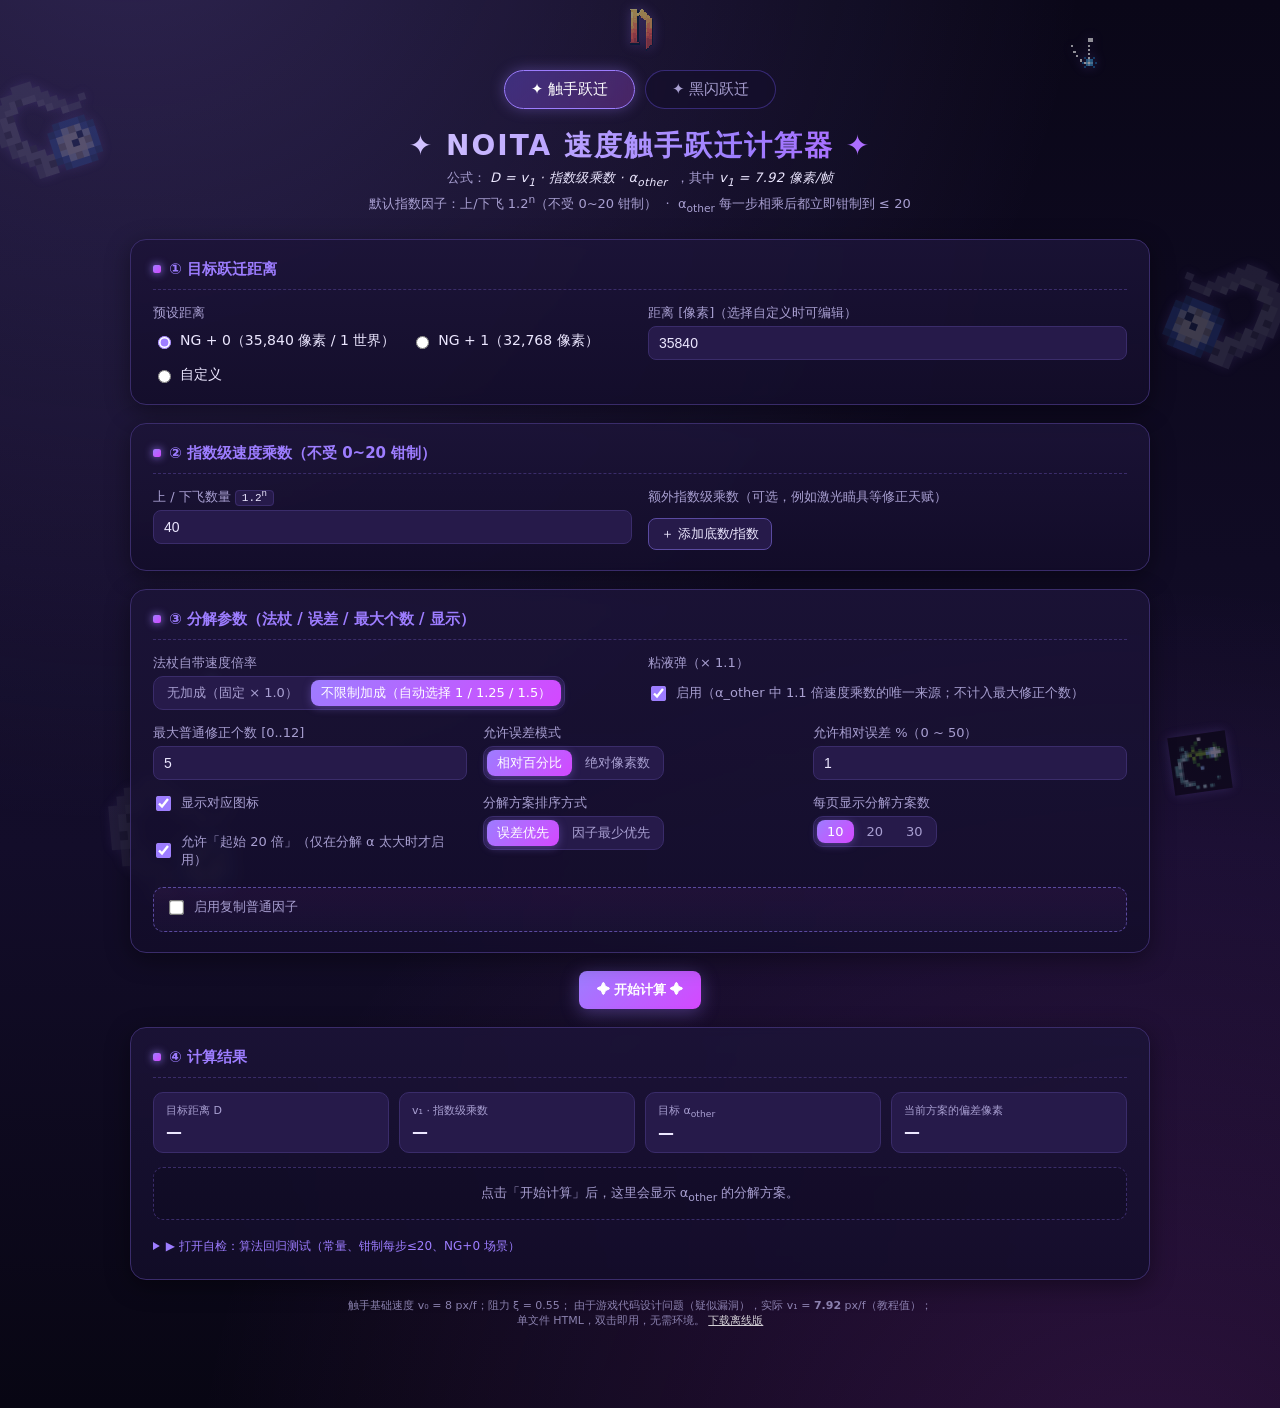
==== index.html @ 9e8181b9 "feat: 跃迁法术收集计算器 v0.1.0 - 三页签：速度触手 / 黑洞闪电弹 / 相位跃迁 - 58 个法术的生成权重，取自中文 Noita Wiki（按 gameID 精确采集） - 收集难度" ====
<!DOCTYPE html>
<html lang="zh-CN">

<head>
  <meta charset="UTF-8">
  <title>Noita 速度跃迁计算器（触手 / 黑闪）</title>
  <meta name="viewport" content="width=device-width, initial-scale=1">
  <style>
    /* ============ 主题变量 ============ */
    :root {
      --bg-0: #0a0718;
      --bg-1: #130d2a;
      --bg-2: #1c1438;
      --bg-3: #261a4a;
      --border: #3a2c6a;
      --border-light: #5a4aa0;
      --text: #ece7ff;
      --text-dim: #a89fd1;
      --accent: #9d7dff;
      /* 紫 */
      --accent-2: #d448ff;
      /* 洋红 */
      --ok: #4ade80;
      --warn: #fbbf24;
      --err: #f87171;
      --radius: 10px;
      --radius-lg: 16px;
      --shadow: 0 6px 24px rgba(0, 0, 0, 0.4);
    }

    * {
      box-sizing: border-box;
    }

    html,
    body {
      margin: 0;
      padding: 0;
      background:
        radial-gradient(circle at 10% -10%, rgba(157, 125, 255, 0.25), transparent 50%),
        radial-gradient(circle at 90% 110%, rgba(212, 72, 255, 0.18), transparent 50%),
        linear-gradient(180deg, var(--bg-0), var(--bg-1) 60%, #080613);
      color: var(--text);
      font-family: "Microsoft YaHei", "PingFang SC", system-ui, -apple-system, "Segoe UI", sans-serif;
      min-height: 100vh;
    }

    /* ============ 装饰：触手、上下飞、法杖、Noita ============ */
    .deco-layer {
      position: fixed;
      inset: 0;
      pointer-events: none;
      z-index: 0;
      overflow: hidden;
    }

    .deco-layer .deco {
      position: absolute;
      image-rendering: pixelated;
      opacity: 0.25;
      filter: drop-shadow(0 0 6px rgba(157, 125, 255, 0.5));
      transition: transform 1.2s ease;
    }

    .deco-layer .deco.t1 {
      left: -10px;
      top: 8%;
      width: 110px;
      transform: rotate(-18deg);
    }

    .deco-layer .deco.t2 {
      right: -8px;
      top: 28%;
      width: 120px;
      transform: rotate(22deg) scaleX(-1);
      opacity: 0.22;
    }

    .deco-layer .deco.t3 {
      left: 8%;
      bottom: -6px;
      width: 140px;
      transform: rotate(-5deg);
      opacity: 0.18;
    }

    .deco-layer .deco.fu {
      right: 14%;
      top: 4%;
      width: 34px;
      opacity: 0.55;
      animation: bob 3s ease-in-out infinite;
    }

    .deco-layer .deco.fd {
      left: 15%;
      bottom: 22%;
      width: 30px;
      opacity: 0.5;
      animation: bob 2.4s ease-in-out infinite reverse;
    }

    .deco-layer .deco.wn {
      right: 4%;
      bottom: 12%;
      width: 58px;
      opacity: 0.35;
      transform: rotate(-8deg);
    }

    .deco-layer .deco.no {
      left: 50%;
      top: 6px;
      transform: translateX(-50%);
      width: 46px;
      opacity: 0.55;
    }

    @keyframes bob {

      0%,
      100% {
        translate: 0 0
      }

      50% {
        translate: 0 -6px
      }
    }

    /* ============ 布局 ============ */
    .wrap {
      position: relative;
      z-index: 1;
      max-width: 1060px;
      margin: 0 auto;
      padding: 64px 20px 80px;
    }

    header {
      text-align: center;
      margin-bottom: 24px;
    }

    header h1 {
      font-size: 28px;
      margin: 10px 0 4px;
      background: linear-gradient(90deg, #fff 0%, var(--accent) 60%, var(--accent-2) 100%);
      -webkit-background-clip: text;
      background-clip: text;
      color: transparent;
      letter-spacing: 2px;
    }

    header p {
      color: var(--text-dim);
      margin: 0 0 4px;
      font-size: 13px;
    }

    header .math {
      color: var(--text);
      font-style: italic;
      letter-spacing: 0.3px;
    }

    header .math i {
      font-style: italic;
    }

    header .math .sub {
      vertical-align: sub;
      font-size: 0.82em;
    }

    header .math .sup {
      vertical-align: super;
      font-size: 0.82em;
    }

    header .math .sym {
      font-style: normal;
      font-weight: 700;
      color: var(--accent);
    }

    .card {
      background: linear-gradient(180deg, rgba(28, 20, 56, 0.85), rgba(19, 13, 42, 0.85));
      border: 1px solid var(--border);
      border-radius: var(--radius-lg);
      padding: 20px 22px;
      box-shadow: var(--shadow);
      margin-bottom: 18px;
      backdrop-filter: blur(4px);
    }

    .card h2 {
      font-size: 15px;
      margin: 0 0 14px;
      color: var(--accent);
      display: flex;
      align-items: center;
      gap: 8px;
      padding-bottom: 10px;
      border-bottom: 1px dashed var(--border);
    }

    .card h2::before {
      content: "";
      width: 8px;
      height: 8px;
      border-radius: 2px;
      background: linear-gradient(135deg, var(--accent), var(--accent-2));
      box-shadow: 0 0 8px var(--accent);
    }

    .grid2 {
      display: grid;
      grid-template-columns: repeat(2, 1fr);
      gap: 12px 16px;
    }

    .grid3 {
      display: grid;
      grid-template-columns: repeat(3, 1fr);
      gap: 12px 16px;
    }

    @media (max-width: 720px) {

      .grid2,
      .grid3 {
        grid-template-columns: 1fr;
      }
    }

    label {
      font-size: 13px;
      color: var(--text-dim);
      display: block;
      margin-bottom: 4px;
    }

    input[type="number"],
    input[type="text"],
    select {
      width: 100%;
      background: var(--bg-3);
      color: var(--text);
      border: 1px solid var(--border);
      border-radius: 8px;
      padding: 8px 10px;
      font-size: 14px;
      outline: none;
      transition: border 0.15s, box-shadow 0.15s;
    }

    input[type="number"]:focus,
    input[type="text"]:focus,
    select:focus {
      border-color: var(--accent);
      box-shadow: 0 0 0 2px rgba(157, 125, 255, 0.25);
    }

    input[type="radio"] {
      accent-color: var(--accent);
    }

    input[type="checkbox"] {
      accent-color: var(--accent);
    }

    .radio-inline {
      display: flex;
      gap: 16px;
      padding-top: 6px;
      flex-wrap: wrap;
    }

    .radio-inline span {
      display: inline-flex;
      align-items: center;
      gap: 6px;
      font-size: 14px;
    }

    .inline-num {
      display: flex;
      align-items: center;
      gap: 10px;
      background: var(--bg-3);
      border: 1px solid var(--border);
      border-radius: 8px;
      padding: 8px 10px;
    }

    .inline-num input {
      border: none;
      background: transparent;
      padding: 0;
    }

    .inline-num input:focus {
      box-shadow: none;
    }

    .inline-num b {
      color: var(--accent);
      font-weight: 600;
    }

    /* 额外指数数组按钮行 */
    .chip-row {
      display: flex;
      flex-wrap: wrap;
      gap: 8px;
      align-items: center;
    }

    .chip {
      display: inline-flex;
      align-items: center;
      gap: 6px;
      background: var(--bg-3);
      border: 1px solid var(--border);
      padding: 4px 8px;
      border-radius: 999px;
      font-size: 12px;
    }

    .chip input {
      background: transparent;
      border: none;
      color: var(--text);
      width: 50px;
      outline: none;
      font-size: 12px;
    }

    .chip button {
      border: none;
      background: transparent;
      color: var(--err);
      cursor: pointer;
      font-size: 14px;
      line-height: 1;
      padding: 0 2px;
    }

    .btn {
      border: 1px solid var(--border-light);
      background: var(--bg-3);
      color: var(--text);
      padding: 6px 12px;
      border-radius: 8px;
      cursor: pointer;
      font-size: 13px;
      transition: background 0.15s, border 0.15s;
    }

    .btn:hover {
      background: var(--bg-2);
      border-color: var(--accent);
    }

    .btn.primary {
      background: linear-gradient(135deg, var(--accent), var(--accent-2));
      border: none;
      color: white;
      font-weight: 600;
      padding: 10px 18px;
      box-shadow: 0 4px 18px rgba(157, 125, 255, 0.35);
    }

    .btn.primary:hover {
      filter: brightness(1.05);
    }

    .btn.primary:disabled {
      opacity: 0.55;
      cursor: not-allowed;
    }

    .switch {
      display: inline-flex;
      align-items: center;
      gap: 8px;
      font-size: 13px;
      color: var(--text-dim);
    }

    .switch input {
      accent-color: var(--accent);
      transform: scale(1.15);
    }

    /* 结果区 */
    .summary {
      display: grid;
      grid-template-columns: repeat(4, 1fr);
      gap: 10px;
      margin-bottom: 14px;
    }

    @media (max-width: 720px) {
      .summary {
        grid-template-columns: repeat(2, 1fr);
      }
    }

    .metric {
      background: var(--bg-3);
      border: 1px solid var(--border);
      border-radius: 10px;
      padding: 10px 12px;
    }

    .metric .lbl {
      font-size: 11px;
      color: var(--text-dim);
      margin-bottom: 4px;
    }

    .metric .val {
      font-size: 16px;
      font-weight: 700;
      letter-spacing: 0.3px;
    }

    .metric .val.ok {
      color: var(--ok);
    }

    .metric .val.warn {
      color: var(--warn);
    }

    .metric .val.err {
      color: var(--err);
    }

    .metric .val span.small {
      font-weight: 500;
      font-size: 12px;
      opacity: 0.85;
      margin-left: 4px;
    }

    /* 分解卡片 */
    .decompose {
      background: linear-gradient(180deg, rgba(157, 125, 255, 0.08), rgba(212, 72, 255, 0.06));
      border: 1px dashed var(--border-light);
      border-radius: 10px;
      padding: 12px 14px;
    }

    .decompose-head {
      display: flex;
      justify-content: space-between;
      align-items: baseline;
      margin-bottom: 8px;
      flex-wrap: wrap;
      gap: 6px;
    }

    .decompose-head .title {
      font-size: 14px;
      font-weight: 600;
      color: var(--accent);
    }

    .decompose-head .meta {
      font-size: 12px;
      color: var(--text-dim);
    }

    .formula {
      font-family: Consolas, "Courier New", monospace;
      font-size: 14px;
      letter-spacing: 0.5px;
      padding: 6px 10px;
      background: var(--bg-2);
      border: 1px solid var(--border);
      border-radius: 8px;
      display: inline-block;
      margin: 4px 0 10px;
      color: #fff;
      word-break: break-all;
    }

    .factors-row {
      display: flex;
      flex-wrap: wrap;
      gap: 6px;
      align-items: center;
    }

    .factor-chip {
      display: inline-flex;
      align-items: center;
      gap: 4px;
      background: var(--bg-3);
      border: 1px solid var(--border);
      border-radius: 10px;
      padding: 4px 8px 4px 4px;
      box-shadow: 0 2px 6px rgba(0, 0, 0, 0.25);
      position: relative;
    }

    .factor-chip .dot {
      width: 8px;
      height: 8px;
      border-radius: 2px;
      flex-shrink: 0;
      margin: 0 2px 0 2px;
      align-self: center;
    }

    .factor-chip .dot.a {
      background: linear-gradient(135deg, #4a5bff, #9d7dff);
    }

    .factor-chip .dot.b {
      background: linear-gradient(135deg, #ff6b6b, #d448ff);
    }

    .factor-chip .dot.c {
      background: linear-gradient(135deg, #9ca3af, #5a4aa0);
    }

    .factor-chip img {
      width: 22px;
      height: 22px;
      object-fit: contain;
      image-rendering: pixelated;
      background: var(--bg-1);
      border-radius: 5px;
      padding: 1px;
      border: 1px solid var(--border);
    }

    .factor-chip .num {
      font-family: Consolas, monospace;
      font-size: 13px;
      color: var(--text);
      font-weight: 600;
    }

    /* 复制因子徽标：显示在 chip 右上角，如 ×10 */
    .factor-chip .exp-badge {
      position: absolute;
      top: -9px;
      right: -8px;
      background: linear-gradient(135deg, var(--accent-2), var(--accent));
      color: #fff;
      font-size: 10px;
      font-weight: 700;
      border-radius: 9px;
      padding: 1px 6px;
      min-width: 14px;
      text-align: center;
      box-shadow: 0 2px 6px rgba(212, 72, 255, 0.55);
      border: 1px solid rgba(255, 255, 255, 0.35);
      line-height: 1.3;
      white-space: nowrap;
    }

    /* 上标指数（formula 里 0.3^10 显示） */
    .formula sup {
      font-size: 0.72em;
      color: var(--accent-2);
      font-weight: 700;
      vertical-align: super;
      line-height: 0;
    }

    /* 提示文字 */
    .hint {
      font-size: 11px;
      color: var(--text-dim);
      margin-top: 4px;
      line-height: 1.5;
    }

    .hint.warn {
      color: var(--warn);
    }

    .hint.err {
      color: var(--err);
    }

    .hint.ok {
      color: var(--ok);
    }

    .copy-block {
      margin-top: 14px;
      padding: 10px 12px;
      background: linear-gradient(180deg, rgba(212, 72, 255, 0.06), rgba(157, 125, 255, 0.04));
      border: 1px dashed var(--border-light);
      border-radius: 10px;
    }

    .copy-block .copy-head {
      display: flex;
      align-items: center;
      gap: 10px;
      flex-wrap: wrap;
    }

    .copy-block .copy-params {
      margin-top: 10px;
      display: none;
    }

    .copy-block .copy-params.active {
      display: block;
    }

    .badge-warn {
      display: inline-block;
      padding: 2px 8px;
      background: rgba(251, 191, 36, 0.15);
      border: 1px solid rgba(251, 191, 36, 0.5);
      color: var(--warn);
      border-radius: 6px;
      font-size: 11px;
      font-weight: 600;
    }

    .empty {
      font-size: 13px;
      color: var(--text-dim);
      padding: 16px;
      text-align: center;
      border: 1px dashed var(--border);
      border-radius: 10px;
      background: rgba(0, 0, 0, 0.12);
    }

    .solutions-list {
      display: flex;
      flex-direction: column;
      gap: 10px;
    }

    /* 分页 & 排序控件 */
    .result-controls {
      display: flex;
      justify-content: space-between;
      align-items: center;
      flex-wrap: wrap;
      gap: 10px;
      margin: 0 0 10px;
      padding: 8px 10px;
      background: var(--bg-2);
      border: 1px solid var(--border);
      border-radius: 10px;
    }

    .result-controls .row {
      display: inline-flex;
      align-items: center;
      gap: 8px;
      flex-wrap: wrap;
    }

    .pager {
      display: inline-flex;
      gap: 4px;
      align-items: center;
      flex-wrap: wrap;
    }

    .pager button {
      min-width: 28px;
      background: var(--bg-3);
      color: var(--text);
      border: 1px solid var(--border);
      border-radius: 6px;
      padding: 4px 8px;
      cursor: pointer;
      font-size: 12px;
    }

    .pager button:hover {
      border-color: var(--accent);
    }

    .pager button.active {
      background: linear-gradient(135deg, var(--accent), var(--accent-2));
      color: #fff;
      border-color: transparent;
      font-weight: 700;
    }

    .pager button:disabled {
      opacity: 0.4;
      cursor: not-allowed;
    }

    .pager .info {
      font-size: 12px;
      color: var(--text-dim);
      margin: 0 4px;
    }

    footer {
      text-align: center;
      color: var(--text-dim);
      font-size: 11px;
      margin-top: 18px;
      opacity: 0.8;
    }

    kbd {
      background: var(--bg-3);
      border: 1px solid var(--border);
      border-radius: 4px;
      padding: 1px 6px;
      font-size: 11px;
      color: var(--text);
      font-family: Consolas, monospace;
    }

    /* 自检区 */
    details.self-test summary {
      cursor: pointer;
      user-select: none;
      padding: 4px 0;
      color: var(--accent);
      font-size: 12px;
    }

    details.self-test[open] summary {
      margin-bottom: 8px;
    }

    .self-test pre {
      margin: 0;
      padding: 10px;
      background: #0a0718;
      border: 1px solid var(--border);
      border-radius: 8px;
      color: #d2cdff;
      font-size: 12px;
      overflow-x: auto;
    }

    /* 进度条 */
    .progress {
      height: 4px;
      background: var(--bg-3);
      border-radius: 99px;
      overflow: hidden;
      margin-top: 10px;
      display: none;
    }

    .progress.active {
      display: block;
    }

    .progress>div {
      height: 100%;
      width: 0%;
      background: linear-gradient(90deg, var(--accent), var(--accent-2));
      transition: width 0.2s ease;
    }

    /* 分组选择（法杖倍率 / 误差模式） */
    .segmented {
      display: inline-flex;
      background: var(--bg-3);
      border: 1px solid var(--border);
      border-radius: 10px;
      padding: 3px;
      gap: 3px;
    }

    .segmented label {
      margin: 0;
      display: inline-flex;
      align-items: center;
      gap: 4px;
      padding: 4px 10px;
      border-radius: 8px;
      cursor: pointer;
      color: var(--text-dim);
      font-size: 13px;
      font-weight: 500;
      transition: all 0.15s;
    }

    .segmented input {
      display: none;
    }

    .segmented input:checked+span {
      color: #fff;
    }

    .segmented label:has(input:checked) {
      background: linear-gradient(135deg, var(--accent), var(--accent-2));
      color: #fff;
      box-shadow: 0 2px 8px rgba(157, 125, 255, 0.35);
    }

    /* ============ v0.7：双页面切换 ============ */
    .page-tabs {
      display: flex;
      justify-content: center;
      gap: 10px;
      margin: 6px 0 18px;
    }
    .page-tabs button {
      font-family: inherit;
      font-size: 15px;
      padding: 9px 26px;
      cursor: pointer;
      color: var(--text-dim);
      background: rgba(20, 14, 44, 0.65);
      border: 1px solid rgba(122, 92, 255, 0.35);
      border-radius: 999px;
      transition: all .25s ease;
      backdrop-filter: blur(4px);
    }
    .page-tabs button:hover { color: #fff; border-color: var(--accent); }
    .page-tabs button.active {
      color: #fff;
      background: linear-gradient(135deg, rgba(122, 92, 255, 0.35), rgba(213, 90, 255, 0.25));
      border-color: var(--accent);
      box-shadow: 0 0 14px rgba(157, 125, 255, 0.35);
    }
    .page { display: none; }
    .page.active { display: block; animation: pageIn .45s ease; }
    @keyframes pageIn {
      from { opacity: 0; transform: translateY(14px); }
      to { opacity: 1; transform: none; }
    }
    /* 装饰层分页显示 */
    .deco-layer { display: none; }
    .deco-layer.active { display: block; }
    .deco-layer.active.bf { animation: decoIn .6s ease; }
    @keyframes decoIn { from { opacity: 0; } to { opacity: 1; } }

    /* ============ v0.7：黑闪页 ============ */
    .bf-warn {
      margin: 10px 0 4px;
      padding: 10px 14px;
      border: 1px solid rgba(251, 191, 36, 0.55);
      border-left: 4px solid rgba(251, 191, 36, 0.8);
      border-radius: 8px;
      background: rgba(251, 191, 36, 0.07);
      color: #fbd38d;
      font-size: 13px;
      line-height: 1.65;
    }
    .bf-thanks {
      margin-top: 14px;
      padding: 10px 14px;
      text-align: center;
      font-size: 13px;
      color: var(--text-dim);
      border: 1px dashed rgba(122, 92, 255, 0.35);
      border-radius: 8px;
    }
    .bf-thanks b { color: #b79cff; }
    /* 方案卡片：黑洞/闪电弹两行 */
    .carrier-row {
      margin-top: 10px;
      padding: 8px 12px;
      border-radius: 8px;
      background: rgba(16, 11, 36, 0.55);
      border: 1px solid rgba(122, 92, 255, 0.22);
    }
    .carrier-head {
      display: flex;
      flex-wrap: wrap;
      align-items: baseline;
      gap: 10px;
      font-size: 12.5px;
      color: var(--text-dim);
      margin-bottom: 6px;
    }
    .carrier-head .cname {
      font-size: 13.5px;
      font-weight: 700;
      color: #fff;
      display: inline-flex;
      align-items: center;
      gap: 6px;
    }
    .carrier-head .cname img { width: 18px; height: 18px; image-rendering: pixelated; }
    .carrier-head b { color: #b79cff; }
    .carrier-row .factors-row { margin-top: 4px; }
    /* 时间修正 chip 角点 */
    .dot.t { background: linear-gradient(135deg, #38bdf8, #2563eb); }
    .dot.d { background: linear-gradient(135deg, #f472b6, #d946ef); }
  </style>
</head>

<body>

  <!-- 装饰层：触手页 -->
  <div class="deco-layer active" id="deco-tentacle" aria-hidden="true">
    <img class="deco t1" alt="" data-icon="_deco_tentacle.png">
    <img class="deco t2" alt="" data-icon="_deco_tentacle.png">
    <img class="deco t3" alt="" data-icon="_deco_tentacle.png">
    <img class="deco fu" alt="" data-icon="factor_updown_1.2.png">
    <img class="deco fd" alt="" data-icon="_deco_fly_down.png">
    <img class="deco wn" alt="" data-icon="_deco_wand.png">
    <img class="deco no" alt="" data-icon="_deco_noita.png">
  </div>

  <!-- 装饰层：黑闪页（触手→黑洞/闪电弹；上飞→蓝表；魔杖灵→鹿） -->
  <div class="deco-layer bf" id="deco-blackflash" aria-hidden="true">
    <img class="deco t1" alt="" data-icon="mod_blackhole.png">
    <img class="deco t2" alt="" data-icon="mod_bolt.png">
    <img class="deco t3" alt="" data-icon="mod_blackhole.png">
    <img class="deco fu" alt="" data-icon="mod_blue_table.png">
    <img class="deco fd" alt="" data-icon="mod_bolt.png">
    <img class="deco wn" alt="" data-icon="mod_deer.png">
    <img class="deco no" alt="" data-icon="_deco_noita.png">
  </div>

  <div class="wrap">
    <div class="page-tabs">
      <button type="button" id="tabTentacle" class="active">✦ 触手跃迁</button>
      <button type="button" id="tabBlackflash">✦ 黑闪跃迁</button>
    </div>

    <!-- ==================== 触手页 ==================== -->
    <div id="page-tentacle" class="page active">
    <header>
      <h1>✦ NOITA 速度触手跃迁计算器 ✦</h1>
      <p>公式：
        <span class="math">
          <i>D</i> = <i>v</i><span class="sub">1</span> · 指数级乘数 · α<span class="sub">other</span>
        </span>
        &nbsp;，其中
        <span class="math"><i>v</i><span class="sub">1</span> = 7.92 像素/帧</span>
      </p>
      <p>默认指数因子：上/下飞 1.2<span style="vertical-align:super;font-size:0.82em">n</span>（不受 0~20 钳制）
        &nbsp;·&nbsp; α<span style="vertical-align:sub;font-size:0.82em">other</span> 每一步相乘后都立即钳制到 ≤ 20
      </p>
    </header>

    <!-- ========== 1. 目标距离 ========== -->
    <section class="card">
      <h2>① 目标跃迁距离</h2>
      <div class="grid2">
        <div>
          <label>预设距离</label>
          <div class="radio-inline" id="distPreset">
            <span><input type="radio" name="distPreset" value="ng0" checked> NG + 0（35,840 像素 / 1 世界）</span>
            <span><input type="radio" name="distPreset" value="ng1"> NG + 1（32,768 像素）</span>
            <span><input type="radio" name="distPreset" value="custom"> 自定义</span>
          </div>
        </div>
        <div>
          <label>距离 [像素]（选择自定义时可编辑）</label>
          <input type="number" id="distCustom" value="35840" min="1" step="1" disabled>
        </div>
      </div>
    </section>

    <!-- ========== 2. 指数级乘数 ========== -->
    <section class="card">
      <h2>② 指数级速度乘数（不受 0~20 钳制）</h2>
      <div class="grid2">
        <div>
          <label>上 / 下飞数量 <kbd>1.2<sup>n</sup></kbd></label>
          <input type="number" id="updownCount" value="40" min="0" step="1">
        </div>
        <div>
          <label>额外指数级乘数（可选，例如激光瞄具等修正天赋）</label>
          <div class="chip-row" id="extraExpList">
            <!-- 动态：chip 元素在这里，格式 [底数 1.3] [指数 2] [×删除] -->
          </div>
          <div style="margin-top:8px">
            <button class="btn" type="button" id="addExtraBtn">＋ 添加底数/指数</button>
          </div>
        </div>
      </div>
    </section>

    <!-- ========== 3. 搜索参数 ========== -->
    <section class="card">
      <h2>③ 分解参数（法杖 / 误差 / 最大个数 / 显示）</h2>
      <div class="grid2">
        <div>
          <label>法杖自带速度倍率</label>
          <div class="segmented" id="staffSeg">
            <label><input type="radio" name="staff" value="none"><span>无加成（固定 × 1.0）</span></label>
            <label><input type="radio" name="staff" value="unlimit" checked><span>不限制加成（自动选择 1 / 1.25 /
                1.5）</span></label>
          </div>
        </div>
        <div>
          <label>粘液弹（× 1.1）</label>
          <div class="switch" style="padding-top:8px">
            <input type="checkbox" id="withSlime" checked>启用（α_other 中 1.1 倍速度乘数的唯一来源；不计入最大修正个数）
          </div>
        </div>
      </div>
      <div class="grid3" style="margin-top:14px">
        <div>
          <label>最大普通修正个数 [0..12]</label>
          <input type="number" id="maxCount" value="5" min="0" max="12" step="1">
        </div>
        <div>
          <label>允许误差模式</label>
          <div class="segmented" id="errSeg">
            <label><input type="radio" name="errMode" value="rel" checked><span>相对百分比</span></label>
            <label><input type="radio" name="errMode" value="abs"><span>绝对像素数</span></label>
          </div>
        </div>
        <div>
          <label id="tolLbl">允许相对误差 %（0 ~ 50）</label>
          <input type="number" id="tolerance" value="1" min="0" max="50" step="0.1">
        </div>
      </div>
      <div class="grid3" style="margin-top:14px">
        <div style="display:flex; align-items:end; gap:16px; flex-wrap:wrap">
          <label class="switch"><input type="checkbox" id="showIcons" checked>显示对应图标</label>
          <label class="switch"><input type="checkbox" id="allowClamp20" checked>允许「起始 20 倍」（仅在分解 α 太大时才启用）</label>
        </div>
        <div>
          <label>分解方案排序方式</label>
          <div class="segmented" id="sortSeg">
            <label><input type="radio" name="sortMode" value="err" checked><span>误差优先</span></label>
            <label><input type="radio" name="sortMode" value="least"><span>因子最少优先</span></label>
          </div>
        </div>
        <div>
          <label>每页显示分解方案数</label>
          <div class="segmented" id="pageSeg">
            <label><input type="radio" name="pageSize" value="10" checked><span>10</span></label>
            <label><input type="radio" name="pageSize" value="20"><span>20</span></label>
            <label><input type="radio" name="pageSize" value="30"><span>30</span></label>
          </div>
        </div>
      </div>
      <!-- ===== v0.6：启用复制普通因子 ===== -->
      <div class="copy-block">
        <div class="copy-head">
          <label class="switch"><input type="checkbox" id="enableCopy"> 启用复制普通因子</label>
          <span class="badge-warn" id="copyWarnBadge" style="display:none">⚠ 开启后计算时间可能较久</span>
        </div>
        <div class="copy-params" id="copyParams">
          <div>
            <label>复制次数上限 N（质因数仅含 2 / 3 / 5；默认 100，最大 800）</label>
            <input type="number" id="copyN" value="100" min="1" max="800" step="1">
            <div class="hint" id="copyNHint">当前 N = 100 = 2²×5²，质因数仅含 2/3/5 ✓（每个因子的复制次数同样须仅含 2/3/5，如 ×51 不合理）</div>
          </div>
        </div>
      </div>

      <div class="progress" id="progBar">
        <div></div>
      </div>
    </section>

    <!-- ========== 计算按钮 ========== -->
    <div style="text-align:center; margin: 12px 0 18px">
      <button class="btn primary" id="calcBtn" type="button">✦ 开始计算 ✦</button>
    </div>

    <!-- ========== 4. 结果 ========== -->
    <section class="card">
      <h2>④ 计算结果</h2>
      <div class="summary" id="summary">
        <div class="metric">
          <div class="lbl">目标距离 D</div>
          <div class="val" id="sDist">—</div>
        </div>
        <div class="metric">
          <div class="lbl">v₁ · 指数级乘数</div>
          <div class="val" id="sBase">—</div>
        </div>
        <div class="metric">
          <div class="lbl">目标 α<sub>other</sub></div>
          <div class="val" id="sAlpha">—</div>
        </div>
        <div class="metric">
          <div class="lbl">当前方案的偏差像素</div>
          <div class="val" id="sErr">—</div>
        </div>
      </div>
      <!-- 分页控件（计算完渲染） -->
      <div id="pagerTop" style="display:none" class="result-controls"></div>
      <div id="solutionsWrap">
        <div class="empty">点击「开始计算」后，这里会显示 α<sub>other</sub> 的分解方案。</div>
      </div>
      <!-- 底部分页（计算完渲染） -->
      <div id="pagerBottom" style="display:none; margin-top:10px" class="result-controls"></div>

      <details class="self-test" style="margin-top:14px">
        <summary>▶ 打开自检：算法回归测试（常量、钳制每步≤20、NG+0 场景）</summary>
        <pre id="selfTestOut">点击「自检：运行」开始...
</pre>
        <div style="margin-top:8px"><button class="btn" id="runSelfTest" type="button">自检：运行</button></div>
      </details>
    </section>

    <footer>
      触手基础速度 v₀ = 8 px/f；阻力 ξ = 0.55；
      由于游戏代码设计问题（疑似漏洞），实际 v₁ = <b>7.92</b> px/f（教程值）；
      <br>单文件 HTML，双击即用，无需环境。
      <a id="dl-offline-link" href="./" style="color: #fff;" download="GUI_v0.7.html">下载离线版</a>
    </footer>
    </div>
    <!-- ==================== /触手页 ==================== -->

    <!-- ==================== 黑闪页 ==================== -->
    <div id="page-blackflash" class="page">
      <header>
        <h1>✦ NOITA 黑闪跃迁计算器 ✦</h1>
        <p>载体：黑洞（v₀ = 2/3 px/f · ξ = −0.2 · 存在 120f ± 7f · v<sub>max</sub> = 1000/60）
          &nbsp;+&nbsp; 闪电弹（v₀ = 90 px/f · ξ = 0.55 · 存在 1f · v<sub>max</sub> = 1024）
        </p>
        <p>速度递推：v<sub>n+1</sub> = min(v<sub>n</sub> · (1 − ξ/60), v<sub>max</sub>)；每个「逐渐加速」自第 2 帧起 ξ 额外 −3；法杖速度乘数只作用于黑洞初速</p>
      </header>

      <div class="bf-warn">⚠ 黑洞闪电弹配置具有大量弊端，请谨慎使用。新手玩家即使运用该配置，也请尽快换成触手或相位跃迁配置。</div>

      <!-- ========== 1. 目标距离 ========== -->
      <section class="card">
        <h2>① 目标跃迁距离</h2>
        <div class="grid2">
          <div>
            <label>预设距离</label>
            <div class="radio-inline" id="bfDistPreset">
              <span><input type="radio" name="bfDistPreset" value="ng0" checked> NG + 0（35,840 像素 / 1 世界）</span>
              <span><input type="radio" name="bfDistPreset" value="ng1"> NG + 1（32,768 像素）</span>
              <span><input type="radio" name="bfDistPreset" value="custom"> 自定义</span>
            </div>
          </div>
          <div>
            <label>距离 [像素]（选择自定义时可编辑）</label>
            <input type="number" id="bfDistCustom" value="35840" min="1" step="1" disabled>
          </div>
        </div>
      </section>

      <!-- ========== 2. 搜索参数 ========== -->
      <section class="card">
        <h2>② 搜索参数（修正数量 = 时间 + 速度修正种类总和，每载体上限 8）</h2>
        <div class="grid2">
          <div>
            <label>法杖速度乘数（只作用于黑洞初速）</label>
            <div class="segmented" id="bfStaffSeg">
              <label><input type="radio" name="bfStaff" value="unlimit" checked><span>不限制乘数（1 / 1.25 / 1.5）</span></label>
              <label><input type="radio" name="bfStaff" value="limited"><span>仅 1.25 / 1.5 乘数</span></label>
            </div>
          </div>
          <div>
            <label>粘液弹（× 1.1）</label>
            <div class="switch" style="padding-top:8px">
              <input type="checkbox" id="bfWithSlime" checked>启用（不计入修正数量；两载体共享）
            </div>
          </div>
        </div>
        <div class="grid3" style="margin-top:14px">
          <div>
            <label>黑洞修正上限 [0..8]（默认 5）</label>
            <input type="number" id="bfMaxBh" value="5" min="0" max="8" step="1">
          </div>
          <div>
            <label>闪电弹修正上限 [0..8]（默认 5）</label>
            <input type="number" id="bfMaxLt" value="5" min="0" max="8" step="1">
          </div>
          <div>
            <label>允许误差模式</label>
            <div class="segmented" id="bfErrSeg">
              <label><input type="radio" name="bfErrMode" value="rel" checked><span>相对百分比</span></label>
              <label><input type="radio" name="bfErrMode" value="abs"><span>绝对像素数</span></label>
            </div>
          </div>
        </div>
        <div class="grid3" style="margin-top:14px">
          <div>
            <label id="bfTolLbl">允许相对误差 %（0 ~ 50）</label>
            <input type="number" id="bfTolerance" value="1" min="0" max="50" step="0.1">
          </div>
          <div>
            <label>方案排序方式</label>
            <div class="segmented" id="bfSortSeg">
              <label><input type="radio" name="bfSortMode" value="err" checked><span>误差优先</span></label>
              <label><input type="radio" name="bfSortMode" value="least"><span>修正最少优先</span></label>
            </div>
          </div>
          <div>
            <label>每页显示方案数</label>
            <div class="segmented" id="bfPageSeg">
              <label><input type="radio" name="bfPageSize" value="10" checked><span>10</span></label>
              <label><input type="radio" name="bfPageSize" value="20"><span>20</span></label>
              <label><input type="radio" name="bfPageSize" value="30"><span>30</span></label>
            </div>
          </div>
        </div>
        <div style="margin-top:14px; display:flex; align-items:end; gap:18px; flex-wrap:wrap">
          <label class="switch"><input type="checkbox" id="bfShowIcons" checked>显示对应图标</label>
          <label class="switch"><input type="checkbox" id="bfAllowClamp20">允许「起始 20 倍」（默认关闭，每载体占 1 个修正名额）</label>
          <label class="switch"><input type="checkbox" id="bfSubset">子集搜索（一方载体的修正是另一方的子集，默认关闭）</label>
        </div>
        <!-- ===== 启用复制 ===== -->
        <div class="copy-block">
          <div class="copy-head">
            <label class="switch"><input type="checkbox" id="bfEnableCopy"> 启用复制修正（时间修正同样可复制）</label>
            <span class="badge-warn" id="bfCopyWarnBadge" style="display:none">⚠ 开启后计算时间可能较久</span>
          </div>
          <div class="hint" style="margin-top:6px">复制次数只允许 2 / 3 / 4 / 6 / 8 / 10；最多两种不同复制次数；一次复制可复制多个速度因子（「逐渐加速」对 ξ 的影响叠加）；启用复制时修正上限取 min{5, 用户上限}。</div>
        </div>

        <div class="progress" id="bfProgBar">
          <div></div>
        </div>
      </section>

      <!-- ========== 计算按钮 ========== -->
      <div style="text-align:center; margin: 12px 0 18px">
        <button class="btn primary" id="bfCalcBtn" type="button">✦ 开始计算 ✦</button>
      </div>

      <!-- ========== 3. 结果 ========== -->
      <section class="card">
        <h2>③ 计算结果</h2>
        <div class="summary" id="bfSummary">
          <div class="metric">
            <div class="lbl">目标距离 D</div>
            <div class="val" id="bfSDist">—</div>
          </div>
          <div class="metric">
            <div class="lbl">误差距离范围（黑洞 ±7f）</div>
            <div class="val" id="bfSRange">—</div>
          </div>
          <div class="metric">
            <div class="lbl">中间值总距离</div>
            <div class="val" id="bfSMid">—</div>
          </div>
          <div class="metric">
            <div class="lbl">当前方案的误差</div>
            <div class="val" id="bfSErr">—</div>
          </div>
        </div>
        <div id="bfPagerTop" style="display:none" class="result-controls"></div>
        <div id="bfSolutionsWrap">
          <div class="empty">点击「开始计算」后，这里会显示黑洞 + 闪电弹的修正方案。</div>
        </div>
        <div id="bfPagerBottom" style="display:none; margin-top:10px" class="result-controls"></div>

        <details class="self-test" style="margin-top:14px">
          <summary>▶ 打开自检：黑闪算法回归测试（xls 社区方案 / 闭式 vs 逐帧 / 范围 / 复制 / 子集）</summary>
          <pre id="bfSelfTestOut">点击「自检：运行」开始...
</pre>
          <div style="margin-top:8px"><button class="btn" id="bfRunSelfTest" type="button">自检：运行</button></div>
        </details>
      </section>

      <div class="bf-thanks">感谢贡献者 <b>UBK</b> 对本项目的技术支持。</div>

      <footer>
        黑洞 v₀ = 2/3 px/f、ξ = −0.2、存在 120f ± 7f、v<sub>max</sub> = 1000/60；
        闪电弹 v₀ = 90 px/f、ξ = 0.55、存在 1f、v<sub>max</sub> = 1024；
        时间修正：蓝表 +75f / 无害化（黑洞 +280f、闪电弹 +281f）/ 红表 −42f。
        <br>单文件 HTML，双击即用，无需环境。
        <a id="bf-dl-offline-link" href="./" style="color: #fff;" download="GUI_v0.7.html">下载离线版</a>
      </footer>
    </div>
    <!-- ==================== /黑闪页 ==================== -->
  </div>

  <script>
    /* ========== 核心算法（v0.5：每步钳制版） ==========
     * 关键规则：
     *   1. 整个 α_other 每一步相乘之后都立刻钳制到 [0, 20]。
     *   2. 允许「起始 = 20 因子」（allowClamp20）：该因子只能放在最前面，且计入因子数（onlyFactorCount）并占用 maxCount 1 个名额。
     *   3. 先枚举「不带 20 起始」，再枚举「带 20 起始」；等价方案优先展示不带 20 的。
     *   4. 法杖倍率两档：无加成(固定1) / 不限制加成(枚举 1 / 1.25 / 1.5 互斥)；粘液弹 1.1（可选启用，不计入 maxCount）。
     *   5. 排序两种：误差优先 / 因子最少优先（因子统计：普通因子 9 项 + 起始 20，法杖&粘液弹不计）。
     */
    (function () {
      'use strict';

      // v0.5: 游戏内部小数截断，所以 v1=7.92 精确
      const V1 = 7.92;

      /* ===== v0.6: 图标 base64 内嵌（PowerShell 脚本自动填充此对象） =====
       * 未填充时为空对象，iconUrl() 回退到 images/icons/final/ 相对路径。
       * 填充后变为 { 'factor_xxx.png': 'data:image/png;base64,...' }，HTML 自包含。
       */
      const ICON_DATA = {     'factor_accel_2.5.png': '[data-uri]',
    'factor_chaos_2.png': '[data-uri]',
    'factor_explode_0.75.png': '[data-uri]',
    'factor_flash_1.2.png': '[data-uri]',
    'factor_grad_accel_0.32.png': '[data-uri]',
    'factor_grad_decel_1.68.png': '[data-uri]',
    'factor_heavy_0.3.png': '[data-uri]',
    'factor_lightshot_7.5.png': '[data-uri]',
    'factor_perk_1.1.png': '[data-uri]',
    'factor_phasing_0.33.png': '[data-uri]',
    'factor_slime_1.1.png': '[data-uri]',
    'factor_staff_1.25.png': '[data-uri]',
    'factor_staff_1.5.png': '[data-uri]',
    'factor_updown_1.2.png': '[data-uri]',
    'mod_blackhole.png': '[data-uri]',
    'mod_blue_table.png': '[data-uri]',
    'mod_bolt.png': '[data-uri]',
    'mod_deer.png': '[data-uri]',
    'mod_harmless.png': '[data-uri]',
    'mod_red_table.png': '[data-uri]',
    '_deco_caster.png': '[data-uri]',
    '_deco_fly_down.png': '[data-uri]',
    '_deco_noita.png': '[data-uri]',
    '_deco_tentacle.png': '[data-uri]',
    '_deco_wand.png': '[data-uri]' };
      window.ICON_DATA = ICON_DATA;
      function iconUrl(name) {
        if (!name) return '';
        return ICON_DATA[name] || ('images/icons/final/' + name);
      }

      const FACTOR_INFO = [
        // kind: A=法杖倍率, B=粘液弹1.1（不计入maxCount）, O=普通因子9项, C=20起始
        { kind: 'A', value: 1.25, name: '法杖倍率 1.25', icon: 'factor_staff_1.25.png' },
        { kind: 'A', value: 1.5, name: '法杖倍率 1.5', icon: 'factor_staff_1.5.png' },
        { kind: 'B', value: 1.1, name: '粘液弹 1.1', icon: 'factor_slime_1.1.png' },
        { kind: 'O', value: 0.33, name: '相位 0.33', icon: 'factor_phasing_0.33.png' },
        { kind: 'O', value: 0.32, name: '逐渐加速 0.32', icon: 'factor_grad_accel_0.32.png' },
        { kind: 'O', value: 0.3, name: '沉重一击 0.3', icon: 'factor_heavy_0.3.png' },
        { kind: 'O', value: 0.75, name: '易爆 0.75', icon: 'factor_explode_0.75.png' },
        { kind: 'O', value: 1.2, name: '闪灭 1.2', icon: 'factor_flash_1.2.png' },
        { kind: 'O', value: 1.68, name: '逐渐减速 1.68', icon: 'factor_grad_decel_1.68.png' },
        { kind: 'O', value: 7.5, name: '轻盈一击 7.5', icon: 'factor_lightshot_7.5.png' },
        { kind: 'O', value: 2.5, name: '加速 2.5', icon: 'factor_accel_2.5.png' },
        { kind: 'O', value: 2, name: '蛇形/混沌轨迹 2', icon: 'factor_chaos_2.png' },
      ];
      const OTHERS = FACTOR_INFO.filter(f => f.kind === 'O');
      const BY_VALUE = new Map(FACTOR_INFO.map(f => [String(f.value), f]));
      function factorOf(v) { return BY_VALUE.get(String(v)); }

      /** 每步钳制：乘一个因子 → min(max(x * v, 0), 20) */
      function clampStep(x, v) {
        const p = x * v;
        if (p < 0) return 0;
        if (p > 20) return 20;
        return p;
      }

      /** 组合数生成：itertools.combinations_with_replacement 等价，返回 others 索引数组 */
      function* combWithRep(n, k) {
        if (k === 0) { yield []; return; }
        const stack = [];
        for (let i = 0; i < k; i++) stack.push(0);
        while (true) {
          yield stack.slice();
          let p = k - 1;
          while (p >= 0 && stack[p] === n - 1) p--;
          if (p < 0) return;
          const nv = stack[p] + 1;
          for (let q = p; q < k; q++) stack[q] = nv;
        }
      }

      /**
       * 在每步钳制规则下，计算「起始 + 法杖 + 粘液弹 + 普通因子序列」的最终值及中间钳制步骤。
       * @returns {{product: number, steps: Array<{factor: string, before: number, after: number}>}}
       */
      function evalChain({ startFactor, staff, slime, others }) {
        // startFactor: 1 或 20（20 即"起始钳制因子"）
        let x = startFactor;
        const steps = [];
        if (startFactor === 20) {
          steps.push({ factor: '20 起始', before: 1, after: 20 });
        }
        // 法杖（枚举 或 固定 1）
        if (staff) {
          const before = x;
          x = clampStep(x, staff.value);
          steps.push({ factor: `法杖 ×${staff.value}`, before, after: x });
        }
        // 粘液弹 1.1
        if (slime) {
          const before = x;
          x = clampStep(x, slime.value);
          steps.push({ factor: slime.name, before, after: x });
        }
        // 普通因子（顺序不影响结果数值，为一致从左至右顺序求值）
        for (const f of others) {
          const before = x;
          x = clampStep(x, f.value);
          steps.push({ factor: f.name, before, after: x });
        }
        return { product: x, steps };
      }

      /**
       * 搜索 target 的分解方案（v0.5 算法）。
       * @param {{
       *  target: number,
       *  staffCandidates: Array<{kind:string,value:number,name:string,icon:string}|null>,  // 法杖枚举列表（已包含 1=null 或各种 A）
       *  allowSlime: boolean,
       *  maxCount: number,       // 限制：普通因子9项 + 若用20起始(+1)，法杖与粘液弹不占
       *  errMode: 'rel'|'abs',
       *  tol: number,            // rel: 0~0.5 (0~50% 分数), abs: 像素数绝对值
       *  D: number,              // 目标距离，用于 abs 模式的像素数判定
       *  baseValue: number,      // v1 * 指数乘积，用于 abs 模式
       *  allowClamp20: boolean,
       * }} opts
       * @returns {Array<{product, relErr, absErr, deltaPx, factors, is20Start, onlyFactorCount, steps}>}
       */
      function solveAlpha(opts) {
        const solutions = [];
        const target = opts.target;

        // 候选起始：先"不带20起始"，再"带20起始"（allowClamp20 时）
        const starts = opts.allowClamp20 ? [1, 20] : [1];

        // 粘液弹可选（不计入 maxCount）
        const slimeList = opts.allowSlime ? [null, FACTOR_INFO[2]] : [null];

        for (const start of starts) {
          // Q3B：20 起始占 maxCount 1 个名额 → 普通因子 k 上限 = maxCount - (start===20 ? 1 : 0)
          const kMax = Math.max(0, opts.maxCount - (start === 20 ? 1 : 0));
          for (const staff of opts.staffCandidates) {
            for (const slime of slimeList) {
              for (let k = 0; k <= kMax; k++) {
                if (k === 0) {
                  evalCandidate(start, staff, slime, []);
                  continue;
                }
                for (const idxArr of combWithRep(OTHERS.length, k)) {
                  const sel = idxArr.map(i => OTHERS[i]);
                  evalCandidate(start, staff, slime, sel);
                }
              }
            }
          }
        }

        function evalCandidate(start, sUse, slUse, otherSel) {
          const chain = evalChain({
            startFactor: start,
            staff: sUse,
            slime: slUse,
            others: otherSel,
          });
          const prod = chain.product;
          const absErr = Math.abs(prod - target);
          const relErr = target === 0 ? absErr : (absErr / target);

          let pass = false;
          if (opts.errMode === 'rel') {
            pass = relErr <= opts.tol;
          } else {
            // abs 模式：像素数偏差 < tol
            const deltaPx = Math.abs(opts.baseValue * prod - opts.D);
            pass = deltaPx <= opts.tol;
          }

          if (pass) {
            const factorsArr = [];
            if (start === 20) {
              factorsArr.push({ kind: 'C', value: 20, name: '20 起始（钳制）', icon: null });
            }
            if (sUse) factorsArr.push(sUse);
            if (slUse) factorsArr.push(slUse);
            for (const f of otherSel) factorsArr.push(f);

            // v0.5：onlyFactorCount = 普通因子9项个数 +（用了 20 起始则 +1）；法杖与粘液弹不计入
            const onlyFactorCount = otherSel.length + (start === 20 ? 1 : 0);
            solutions.push({
              product: prod,
              relErr, absErr,
              deltaPx: Math.abs(opts.baseValue * prod - opts.D),
              factors: factorsArr,
              is20Start: (start === 20),
              onlyFactorCount,
              steps: chain.steps,
            });
          }
        }

        // 去重：同乘积 + 同 factors 组合（按 value 排序）
        const seen = new Set();
        const unique = [];
        for (const s of solutions) {
          const staffValStr = s.factors.find(f => f.kind === 'A')
            ? String(s.factors.find(f => f.kind === 'A').value)
            : '1';
          const key = (s.is20Start ? '20|' : '') +
            staffValStr + '|' +
            (s.factors.find(f => f.kind === 'B') ? '1.1|' : '|') +
            s.factors.filter(f => f.kind === 'O').map(f => f.value).sort((x, y) => x - y).join('*');
          if (!seen.has(key)) { seen.add(key); unique.push(s); }
        }
        return unique;
      }

      /* ========== v0.6：复制普通因子 ========== */

      /**
       * 检查 N 是否为「正则数」（5-smooth / regular number）：
       * 质因数分解只含 2 / 3 / 5。
       */
      function isRegularNumber(n) {
        n = Math.floor(Math.abs(n));
        if (n < 1) return false;
        for (const p of [2, 3, 5]) {
          while (n % p === 0) n = n / p;
        }
        return n === 1;
      }

      /** 把正整数分解为 2/3/5 的幂（用于显示），非正则数返回 null */
      function factorizeRegular(n) {
        n = Math.floor(Math.abs(n));
        if (n < 1 || !isRegularNumber(n)) return null;
        const pw = { 2: 0, 3: 0, 5: 0 };
        for (const p of [2, 3, 5]) while (n % p === 0) { pw[p]++; n /= p; }
        const sup = (e) => e > 1 ? '<sup>' + e + '</sup>' : '';
        return [2, 3, 5].filter(p => pw[p] > 0)
          .map(p => p + sup(pw[p])).join('×');
      }

      /**
       * v0.6：启用复制普通因子时的搜索。
       * 每个普通因子可选「不选」或「选且复制 1..N 次」；选中的因子及其复制视为同一个普通因子（onlyFactorCount 计 1）。
       * 每步钳制到 ≤ 20；>1 的因子乘积饱和后停止增加指数（剪枝）。
       * 含节点数 & 时间限制，超时返回已找到的部分解（数组 .aborted = true）。
       */
      function solveAlphaWithCopy(opts) {
        const solutions = [];
        const target = opts.target;
        const copyN = Math.max(1, Math.min(800, Math.floor(opts.copyN) || 100));
        const starts = opts.allowClamp20 ? [1, 20] : [1];
        const slimeList = opts.allowSlime ? [null, FACTOR_INFO[2]] : [null];

        // v0.6 增补：每个因子的复制次数同样须仅含质因数 2/3/5，
        // 故只枚举 1..copyN 内的正则数（如 ×51 含 17，不合理，不枚举）。
        const regularExps = [];
        const regSet = new Set();
        for (let i = 1; i <= copyN; i++) {
          if (isRegularNumber(i)) { regularExps.push(i); regSet.add(i); }
        }

        let nodeCount = 0;
        const NODE_LIMIT = 8000000; // 800 万节点
        const tStart = Date.now();
        const TIME_LIMIT = 8000;    // 8 秒
        let aborted = false;

        function evalCopy(prod, steps, selected, start, staff, slime) {
          const absErr = Math.abs(prod - target);
          const relErr = target === 0 ? absErr : (absErr / target);
          let pass = false;
          if (opts.errMode === 'rel') {
            pass = relErr <= opts.tol;
          } else {
            pass = Math.abs(opts.baseValue * prod - opts.D) <= opts.tol;
          }
          if (!pass) return;
          const factorsArr = [];
          if (start === 20) factorsArr.push({ kind: 'C', value: 20, name: '20 起始（钳制）', icon: null });
          if (staff) factorsArr.push(staff);
          if (slime) factorsArr.push(slime);
          for (const it of selected) factorsArr.push(Object.assign({}, it.factor, { exp: it.exp }));
          const onlyFactorCount = selected.length + (start === 20 ? 1 : 0);
          solutions.push({
            product: prod, relErr, absErr,
            deltaPx: Math.abs(opts.baseValue * prod - opts.D),
            factors: factorsArr,
            is20Start: (start === 20),
            onlyFactorCount,
            steps,
            isCopy: true,
          });
        }

        for (const start of starts) {
          if (aborted) break;
          const kMax = Math.max(0, opts.maxCount - (start === 20 ? 1 : 0));
          for (const staff of opts.staffCandidates) {
            if (aborted) break;
            for (const slime of slimeList) {
              if (aborted) break;
              const baseChain = evalChain({ startFactor: start, staff, slime, others: [] });
              const baseProd = baseChain.product;
              const baseSteps = baseChain.steps.slice();

              // DFS：对 OTHERS 每个因子决定「不选」或「选且指数 e=1..copyN」
              const dfs = (factorIdx, usedCount, curProd, curSteps, selected) => {
                if (aborted) return;
                if (++nodeCount > NODE_LIMIT || (Date.now() - tStart) > TIME_LIMIT) {
                  aborted = true; return;
                }
                if (factorIdx >= OTHERS.length || usedCount >= kMax) {
                  evalCopy(curProd, curSteps, selected, start, staff, slime);
                  return;
                }
                const f = OTHERS[factorIdx];
                // 分支 0：不选该因子
                dfs(factorIdx + 1, usedCount, curProd, curSteps, selected);
                // 分支 1..N：选该因子，复制 mc 次（累积相乘，每步钳制；仅在 mc 为正则数时评估）
                if (usedCount < kMax) {
                  let p = curProd;
                  for (let mc = 1; mc <= copyN; mc++) {
                    const before = p;
                    p = clampStep(p, f.value);
                    if (p === before) break; // 饱和剪枝：乘积不再变化
                    if (!regSet.has(mc)) continue; // 非正则数（如 7/51）跳过，不作为复制次数
                    const stepEntry = { factor: f.name + (mc > 1 ? ' ×' + mc : ''), before, after: p };
                    curSteps.push(stepEntry);
                    dfs(factorIdx + 1, usedCount + 1, p, curSteps, selected.concat([{ factor: f, exp: mc }]));
                    curSteps.pop();
                  }
                }
              };
              dfs(0, 0, baseProd, baseSteps, []);
            }
          }
        }

        // 去重（含指数）
        const seen = new Set();
        const unique = [];
        for (const s of solutions) {
          const staffValStr = s.factors.find(f => f.kind === 'A')
            ? String(s.factors.find(f => f.kind === 'A').value) : '1';
          const oParts = s.factors.filter(f => f.kind === 'O')
            .map(f => f.value + (f.exp > 1 ? '^' + f.exp : ''))
            .sort().join('*');
          const key = (s.is20Start ? '20|' : '') + staffValStr + '|' +
            (s.factors.find(f => f.kind === 'B') ? '1.1|' : '|') + oParts;
          if (!seen.has(key)) { seen.add(key); unique.push(s); }
        }
        unique.aborted = aborted;
        return unique;
      }

      // ============ DOM 辅助 ============
      const $ = sel => document.querySelector(sel);
      const $$ = sel => Array.from(document.querySelectorAll(sel));

      // v0.6：装饰层 img 用 data-icon + iconUrl 设置 src（支持 base64 内嵌）
      $$('img[data-icon]').forEach(img => {
        img.src = iconUrl(img.dataset.icon);
      });

      // ============ 距离预设切换 ============
      $$('input[name="distPreset"]').forEach(r => {
        r.addEventListener('change', () => {
          const v = $('input[name="distPreset"]:checked').value;
          const el = $('#distCustom');
          if (v === 'ng0') { el.value = 35840; el.disabled = true; }
          else if (v === 'ng1') { el.value = 32768; el.disabled = true; }
          else { el.disabled = false; el.focus(); }
        });
      });

      // ============ 误差模式切换（显示 label 不同） ============
      $$('input[name="errMode"]').forEach(r => {
        r.addEventListener('change', () => {
          const m = $('input[name="errMode"]:checked').value;
          const lbl = $('#tolLbl');
          const inp = $('#tolerance');
          if (m === 'rel') {
            lbl.textContent = '允许相对误差 %（0 ~ 50）';
            inp.value = 1; inp.min = 0; inp.max = 50; inp.step = 0.1;
          } else {
            lbl.textContent = '允许绝对像素数偏差（例如 500）';
            inp.value = 500; inp.min = 0; inp.max = 200000; inp.step = 1;
          }
        });
      });

      // ============ 额外指数级乘数 chip ============
      function renderExtra(list) {
        const box = $('#extraExpList');
        box.innerHTML = '';
        list.forEach((item, i) => {
          const chip = document.createElement('div');
          chip.className = 'chip';
          chip.innerHTML = `
        <span>底数</span>
        <input type="number" step="0.01" min="0.01" value="${item.base}" data-i="${i}" data-f="base">
        <span>^</span>
        <input type="number" step="1" min="0" value="${item.exp}" data-i="${i}" data-f="exp">
        <button type="button" data-i="${i}" data-act="del" title="删除">✕</button>`;
          box.appendChild(chip);
        });
      }
      let extraArr = [];
      renderExtra(extraArr);
      $('#addExtraBtn').addEventListener('click', () => {
        extraArr.push({ base: 1.1, exp: 2 });
        renderExtra(extraArr);
      });
      $('#extraExpList').addEventListener('input', e => {
        const t = e.target;
        if (t.tagName === 'INPUT') {
          const i = +t.dataset.i;
          const v = parseFloat(t.value);
          if (!isNaN(v)) {
            if (t.dataset.f === 'base') extraArr[i].base = v;
            else extraArr[i].exp = Math.max(0, Math.floor(v));
          }
        }
      });
      $('#extraExpList').addEventListener('click', e => {
        if (e.target.dataset.act === 'del') {
          const i = +e.target.dataset.i;
          extraArr.splice(i, 1);
          renderExtra(extraArr);
        }
      });

      // ============ 计算结果的全局状态（用于分页/排序切换重渲染，不重新计算） ============
      let lastResult = null; // { sols, D, baseValue, showIcons }

      // 法杖倍率切换 → 立即重算
      $$('input[name="staff"]').forEach(r => {
        r.addEventListener('change', () => {
          if (lastResult) $('#calcBtn').click();
        });
      });
      // 粘液弹 1.1 切换 → 立即重算
      $('#withSlime').addEventListener('change', () => {
        if (lastResult) $('#calcBtn').click();
      });
      // 排序切换 → 立即重渲染（不需重算）
      $$('input[name="sortMode"]').forEach(r => {
        r.addEventListener('change', () => {
          if (lastResult) renderAll();
        });
      });
      // 每页大小 → 立即重渲染
      $$('input[name="pageSize"]').forEach(r => {
        r.addEventListener('change', () => {
          if (lastResult) { state.page = 0; renderAll(); }
        });
      });
      // 图标显示开关 → 立即重渲染
      $('#showIcons').addEventListener('change', () => {
        if (lastResult) { lastResult.showIcons = $('#showIcons').checked; renderAll(); }
      });

      // v0.6：复制普通因子开关 → 展开参数 + 显示警告
      $('#enableCopy').addEventListener('change', () => {
        const on = $('#enableCopy').checked;
        $('#copyParams').classList.toggle('active', on);
        $('#copyWarnBadge').style.display = on ? 'inline-block' : 'none';
        $('#copyN').disabled = !on;
        if (on) validateCopyN();
      });

      // v0.6：N 输入实时校验质因数（仅含 2/3/5）
      function validateCopyN() {
        const raw = parseInt($('#copyN').value, 10);
        const hint = $('#copyNHint');
        if (isNaN(raw) || raw < 1) {
          hint.className = 'hint err';
          hint.textContent = 'N 必须为正整数。';
          return false;
        }
        if (raw > 800) {
          hint.className = 'hint err';
          hint.textContent = 'N 不能超过 800。';
          return false;
        }
        if (!isRegularNumber(raw)) {
          hint.className = 'hint err';
          hint.textContent = '复制次数上限不合理：N = ' + raw + ' 的质因数分解不只含 2/3/5。';
          return false;
        }
        const fz = factorizeRegular(raw);
        hint.className = 'hint ok';
        hint.innerHTML = '当前 N = ' + raw + ' = ' + (fz || '1') + '，质因数仅含 2/3/5 ✓';
        return true;
      }
      $('#copyN').addEventListener('input', validateCopyN);

      // 分页状态
      const state = { page: 0 };

      // ============ 主要计算按钮 ============
      $('#calcBtn').addEventListener('click', () => {
        const btn = $('#calcBtn'); btn.disabled = true;
        const prog = $('#progBar'); prog.classList.add('active');
        const progBar = prog.firstElementChild;
        progBar.style.width = '10%';

        // 读输入
        const D = Math.max(1, parseInt($('#distCustom').value, 10) || 0);
        const nUpdown = Math.max(0, parseInt($('#updownCount').value, 10) || 0);
        const maxCount = Math.max(0, Math.min(12, parseInt($('#maxCount').value, 10) || 0));
        const errMode = $('input[name="errMode"]:checked').value; // 'rel' | 'abs'
        const tolRaw = parseFloat($('#tolerance').value) || 0;
        const tol = (errMode === 'rel')
          ? Math.max(0, Math.min(0.5, tolRaw / 100))   // 输入是 % 数值 → 分数
          : Math.max(0, tolRaw);                       // 像素数绝对值
        const showIcons = $('#showIcons').checked;
        const allowClamp = $('#allowClamp20').checked;
        const allowSlime = $('#withSlime').checked;
        const enableCopy = $('#enableCopy').checked;
        const copyNRaw = Math.max(1, Math.min(800, parseInt($('#copyN').value, 10) || 100));
        const staffMode = $('input[name="staff"]:checked').value; // 'none' | 'unlimit'
        // 构造法杖枚举候选人
        let staffCandidates;
        if (staffMode === 'none') {
          // 无加成：仅 1 种（不乘法杖倍率）
          staffCandidates = [null];
        } else {
          // 不限制加成：三选一互斥（不加成 / 1.25 / 1.5）
          staffCandidates = [null, FACTOR_INFO[0], FACTOR_INFO[1]];
        }

        progBar.style.width = '30%';
        setTimeout(() => {
          // 计算指数乘积
          let expProd = Math.pow(1.2, nUpdown);
          const expTermStrings = [];
          if (nUpdown > 0) expTermStrings.push(`1.2^${nUpdown}`);
          for (const it of extraArr) {
            if (it.exp >= 0 && it.base > 0) {
              const term = Math.pow(it.base, it.exp);
              expProd *= term;
              if (it.exp !== 0) expTermStrings.push(`${fmt(it.base)}^${it.exp}`);
            }
          }
          const baseValue = V1 * expProd;

          progBar.style.width = '50%';

          // 反推 alpha_other
          const targetAlpha = D / baseValue;
          if (targetAlpha <= 0 || !isFinite(targetAlpha)) {
            renderError('指数乘积无效或为 0，请调整指数。');
            resetCalcBtn(); return;
          }

          progBar.style.width = '70%';

          // v0.6：搜索分解（启用复制时走 solveAlphaWithCopy）
          let solsUnsort;
          let copyAborted = false;
          if (enableCopy) {
            // 校验 N 是否为正则数（质因数仅含 2/3/5）
            if (!isRegularNumber(copyNRaw)) {
              renderError('复制次数上限不合理：N 的质因数分解必须只含有因数 2 / 3 / 5。');
              resetCalcBtn(); return;
            }
            solsUnsort = solveAlphaWithCopy({
              target: targetAlpha,
              staffCandidates,
              allowSlime,
              maxCount,
              errMode, tol, D, baseValue,
              allowClamp20: allowClamp,
              copyN: copyNRaw,
            });
            copyAborted = !!solsUnsort.aborted;
          } else {
            solsUnsort = solveAlpha({
              target: targetAlpha,
              staffCandidates,
              allowSlime,
              maxCount,
              errMode, tol, D, baseValue,
              allowClamp20: allowClamp,
            });
          }

          progBar.style.width = '100%';

          // 保存结果（后续切换分页/排序不用重新搜索）
          lastResult = {
            sols: solsUnsort, D, baseValue, expProd, expTermStrings,
            targetAlpha, showIcons, errMode, tolRaw,
            enableCopy, copyN: copyNRaw, copyAborted,
          };
          state.page = 0;

          renderSummary();
          renderAll();

          setTimeout(() => { prog.classList.remove('active'); progBar.style.width = '0'; resetCalcBtn(); }, 300);
        }, 30);

        function resetCalcBtn() { btn.disabled = false; }
      });

      function renderError(msg) {
        $('#sDist').textContent = '—'; $('#sBase').textContent = '—'; $('#sAlpha').textContent = '—';
        const e = $('#sErr'); e.textContent = msg; e.className = 'val err';
        $('#solutionsWrap').innerHTML = `<div class="empty">${msg}</div>`;
        $('#pagerTop').style.display = 'none'; $('#pagerBottom').style.display = 'none';
        lastResult = null;
      }

      function fmt(x, digits = 4) {
        if (Math.abs(x) >= 10000) return x.toExponential(3);
        return Number(x.toFixed(digits)).toString();
      }
      function fmtInt(x) { return Math.round(x).toLocaleString('zh-CN'); }

      function factorValueStr(v) {
        // 与教程显示一致：直接书写已知小数
        switch (v) {
          case 7.5: return '7.5';
          case 2.5: return '2.5';
          case 1.68: return '1.68';
          case 0.33: return '0.33';
          case 0.32: return '0.32';
          case 0.3: return '0.3';
          case 0.75: return '0.75';
          case 1.25: return '1.25';
          case 1.5: return '1.5';
          case 1.1: return '1.1';
          case 1.2: return '1.2';
          case 2: return '2';
          case 20: return '20';
          case 1: return '1';
          default: return fmt(v, 4);
        }
      }

      function sortedSolutions() {
        if (!lastResult) return [];
        const arr = lastResult.sols.slice();
        const mode = $('input[name="sortMode"]:checked').value;
        if (mode === 'err') {
          arr.sort((a, b) => a.relErr - b.relErr
            || a.onlyFactorCount - b.onlyFactorCount
            || (a.is20Start ? 1 : 0) - (b.is20Start ? 1 : 0));
        } else {
          arr.sort((a, b) => a.onlyFactorCount - b.onlyFactorCount
            || a.relErr - b.relErr
            || (a.is20Start ? 1 : 0) - (b.is20Start ? 1 : 0));
        }
        return arr;
      }

      function renderSummary() {
        if (!lastResult) return;
        const { D, baseValue, expTermStrings, targetAlpha } = lastResult;
        $('#sDist').textContent = `${fmtInt(D)} 像素`;
        const e1 = expTermStrings.length
          ? `7.92 · ${expTermStrings.map(s => `(${s})`).join(' · ')}`
          : '7.92';
        $('#sBase').innerHTML = `${fmt(baseValue)} <span class="small">(${e1})</span>`;
        $('#sAlpha').textContent = fmt(targetAlpha, 6);

        const sorted = sortedSolutions();
        if (sorted.length) {
          const best = sorted[0];
          const distAchieved = lastResult.baseValue * best.product;
          const deltaPx = distAchieved - lastResult.D;
          const m = $('#sErr');
          const clr = Math.abs(deltaPx) <= 5 ? 'ok' : (Math.abs(deltaPx) <= 100 ? 'warn' : 'err');
          m.className = `val ${clr}`;
          const sign = deltaPx >= 0 ? '+' : '−';
          m.innerHTML = `${sign}${fmtInt(Math.abs(deltaPx))} px <span class="small">(rel ${(best.relErr * 100).toFixed(3)}%)</span>`;
        } else {
          const m = $('#sErr');
          m.className = 'val err';
          m.innerHTML = `未找到分解 <span class="small">(请放宽误差 / 增加最大个数)</span>`;
        }
      }

      function renderPager() {
        const sols = sortedSolutions();
        const total = sols.length;
        const pagerT = $('#pagerTop');
        const pagerB = $('#pagerBottom');
        if (!total) {
          pagerT.style.display = 'none'; pagerB.style.display = 'none';
          return;
        }
        const pageSize = parseInt($('input[name="pageSize"]:checked').value, 10);
        const pages = Math.max(1, Math.ceil(total / pageSize));
        if (state.page >= pages) state.page = pages - 1;
        if (state.page < 0) state.page = 0;

        function buildPager(which) {
          which.style.display = 'flex';
          which.innerHTML = '';
          const left = document.createElement('div'); left.className = 'row';
          const right = document.createElement('div'); right.className = 'row';

          // 左：排序 label（仅顶部）
          if (which === pagerT) {
            const tag = document.createElement('div');
            tag.style.cssText = 'font-size:12px;color:var(--text-dim);';
            tag.innerHTML = `排序：<b style="color:var(--accent)">${$('input[name="sortMode"]:checked').value === 'err' ? '误差优先' : '因子最少优先'
              }</b> &nbsp;·&nbsp; 总方案 <b style="color:#fff">${total}</b> 个`;
            left.appendChild(tag);
          } else {
            const tag = document.createElement('div');
            tag.style.cssText = 'font-size:12px;color:var(--text-dim);';
            tag.textContent = `第 ${state.page + 1} / ${pages} 页`;
            left.appendChild(tag);
          }

          // 右：分页按钮
          const pg = document.createElement('div'); pg.className = 'pager';
          const prev = document.createElement('button');
          prev.textContent = '‹ 上一页';
          prev.disabled = state.page === 0;
          prev.addEventListener('click', () => { state.page--; renderAll(); });
          pg.appendChild(prev);

          // 页码按钮（最多显示 7 个中间 + 首末）
          const btns = [];
          const p = state.page;
          const add = (x) => btns.push(x);
          const ell = () => { const s = document.createElement('span'); s.className = 'info'; s.textContent = '…'; pg.appendChild(s); };
          add(0);
          const lo = Math.max(1, p - 2), hi = Math.min(pages - 2, p + 2);
          if (lo > 1) ell();
          for (let i = lo; i <= hi; i++) add(i);
          if (hi < pages - 2) ell();
          if (pages > 1) add(pages - 1);

          for (const n of btns) {
            const b = document.createElement('button');
            b.textContent = String(n + 1);
            if (n === p) b.className = 'active';
            b.addEventListener('click', () => { state.page = n; renderAll(); });
            pg.appendChild(b);
          }

          const next = document.createElement('button');
          next.textContent = '下一页 ›';
          next.disabled = state.page >= pages - 1;
          next.addEventListener('click', () => { state.page++; renderAll(); });
          pg.appendChild(next);

          right.appendChild(pg);
          which.appendChild(left); which.appendChild(right);
        }
        buildPager(pagerT);
        buildPager(pagerB);
      }

      function renderAll() {
        renderPager();
        const sols = sortedSolutions();
        const pageSize = parseInt($('input[name="pageSize"]:checked').value, 10);
        const start = state.page * pageSize;
        const pageSols = sols.slice(start, start + pageSize);
        renderSolutions(pageSols, start);
        renderSummary();
      }

      function renderSolutions(sols, offsetIdx) {
        const wrap = $('#solutionsWrap');
        if (!lastResult) return;
        if (!sols.length) {
          wrap.innerHTML = `<div class="empty">
        未在当前设置下找到分解方案。<br>
        建议：<b>1.</b> 把「允许误差」调大一点 &nbsp; <b>2.</b> 把「最大修正个数」往上调 &nbsp; <b>3.</b> 确认 α<sub>other</sub> 在合理范围（每步 ≤20）&nbsp; <b>4.</b> 尝试将上/下飞的数量调整到合适的范围。
      </div>`;
          return;
        }

        const list = document.createElement('div');
        list.className = 'solutions-list';
        const { D, baseValue, showIcons } = lastResult;

        // v0.6：复制模式搜索超时提示
        if (lastResult.copyAborted) {
          const warn = document.createElement('div');
          warn.className = 'decompose';
          warn.style.cssText = 'border-color:rgba(251,191,36,0.6);background:rgba(251,191,36,0.08)';
          warn.innerHTML = '<div class="hint warn" style="margin:0">⚠ 复制因子搜索已达节点/时间上限，以下为已找到的部分方案。建议减小 N 或最大修正个数以获取完整结果。</div>';
          list.appendChild(warn);
        }

        sols.forEach((s, k) => {
          const idx = offsetIdx + k + 1;
          const distAchieved = baseValue * s.product;
          const deltaPx = distAchieved - D;
          const card = document.createElement('div');
          card.className = 'decompose';

          const head = document.createElement('div');
          head.className = 'decompose-head';
          const rank = document.createElement('div');
          rank.className = 'title';
          rank.textContent = `方案 #${idx}`;
          const meta = document.createElement('div');
          meta.className = 'meta';
          const sign = deltaPx >= 0 ? '+' : '−';
          meta.innerHTML = `乘积 = <b>${fmt(s.product, 6)}</b> &nbsp;·&nbsp;
        相对误差 = <b>${(s.relErr * 100).toFixed(3)}%</b> &nbsp;·&nbsp;
        偏差像素 = <b>${sign}${fmtInt(Math.abs(deltaPx))} px</b> &nbsp;·&nbsp;
        普通因子数 = <b>${s.onlyFactorCount}</b>`;
          head.appendChild(rank); head.appendChild(meta);
          card.appendChild(head);

          // 数字乘法公式（v0.6：复制因子 exp>1 时显示为 0.3^10 上标）
          const formula = document.createElement('div');
          formula.className = 'formula';
          const parts = s.factors.map(f => {
            const v = factorValueStr(f.value);
            const e = (f.exp && f.exp > 1) ? f.exp : 0;
            return e ? v + '<sup>' + e + '</sup>' : v;
          });
          formula.innerHTML = parts.length ? parts.join(' × ') : '1 (无额外修正)';
          card.appendChild(formula);

          // 图标 chips（不带乘号）
          if (showIcons) {
            const row = document.createElement('div');
            row.className = 'factors-row';
            if (!s.factors.length) {
              const tip = document.createElement('div');
              tip.className = 'empty';
              tip.style.cssText = 'padding:6px 10px; border:none; background:transparent';
              tip.textContent = '(无因子 — 仅使用指数部分)';
              row.appendChild(tip);
            }
            s.factors.forEach(f => {
              const chip = document.createElement('div');
              chip.className = 'factor-chip';
              // 颜色角点（替代 special a/b 文字）
              let dotHtml = '';
              if (f.kind === 'A') dotHtml = '<span class="dot a" title="法杖倍率"></span>';
              else if (f.kind === 'B') dotHtml = '<span class="dot b" title="粘液弹 1.1"></span>';
              else if (f.kind === 'C') dotHtml = '<span class="dot c" title="起始 20 钳制"></span>';

              const iconSrc = f.icon ? iconUrl(f.icon) : '';
              const iconHtml = iconSrc
                ? `<img alt="" src="${iconSrc}" onerror="this.style.visibility='hidden'">`
                : `<span style="width:22px;height:22px;display:inline-block;background:#1c1438;border:1px solid #3a2c6a;border-radius:5px"></span>`;
              const numStr = factorValueStr(f.value);
              const hasExp = (f.exp && f.exp > 1);
              const expBadge = hasExp ? `<span class="exp-badge" title="复制 ${f.exp} 次">×${f.exp}</span>` : '';
              chip.title = `${f.name} ×${numStr}` + (hasExp ? `（复制 ${f.exp} 次）` : '');
              chip.innerHTML = `${dotHtml}${iconHtml}<span class="num">×${numStr}</span>${expBadge}`;
              row.appendChild(chip);
            });
            card.appendChild(row);
          }

          list.appendChild(card);
        });

        wrap.innerHTML = ''; wrap.appendChild(list);
      }

      /* ========== 自检 ========== */
      function runSelfTests() {
        const out = $('#selfTestOut');
        let buf = '';
        function log(line) { buf += (line || '') + '\n'; }
        function head(title) { log(`\n── ${title} ${'─'.repeat(Math.max(2, 72 - title.length))}`); }

        let passN = 0, totalN = 0;

        head('(T1) 常量：V1 = 7.92（游戏小数截断后实际使用）');
        totalN++;
        if (Math.abs(V1 - 7.92) < 1e-9) { log('  ✓ V1 = 7.92 — OK'); passN++; }
        else { log(`  ✗ FAIL: V1 = ${V1}`); }
        log('  NG+0=35840, NG+1=32768');

        head('(T2) 每步钳制 ≤ 20 验证');
        const casesStep = [
          { start: 20, staff: 1.25, slime: true, others: [7.5], expectMax: 20, desc: '20起始→法杖×1.25→粘液弹→轻盈一击（中间任一步都 ≤20）' },
          { start: 1, staff: 1.5, slime: true, others: [7.5, 2.5, 2, 2], expectMax: 20, desc: '普通场景（多个大因子相乘）最后钳制到 20' },
        ];
        for (const c of casesStep) {
          totalN++;
          const staffF = (c.staff === 1.25) ? FACTOR_INFO[0] : ((c.staff === 1.5) ? FACTOR_INFO[1] : null);
          const slimeF = c.slime ? FACTOR_INFO[2] : null;
          const oths = c.others.map(v => factorOf(v)).filter(Boolean);
          const chain = evalChain({ startFactor: c.start, staff: staffF, slime: slimeF, others: oths });
          const maxStep = Math.max(...chain.steps.map(s => s.after), chain.product);
          const minStep = Math.min(...chain.steps.map(s => s.after), chain.product);
          const ok = maxStep <= 20 + 1e-9 && minStep >= -1e-9;
          log(`  [${ok ? '✓' : '✗'}] ${c.desc}`);
          for (const st of chain.steps) log(`       step ${st.factor.padEnd(18)}: ${fmt(st.before, 6)}  →  ${fmt(st.after, 6)}`);
          log(`       最终乘积 = ${fmt(chain.product, 6)}, 步骤 max=${fmt(maxStep, 6)}`);
          if (ok) passN++;
        }

        head('(T3) 分解回归（法杖 unlimit 三选一，启用粘液弹，maxCount=5，允许 20 起始）');
        const regCases = [
          { target: 2.475, tol: 0.001, D: 1e6, staffCands: [null], desc: 'α=7.5×0.33=2.475（轻盈×相位，不钳制，法杖无）' },
          { target: 4.2, tol: 0.001, D: 1e6, staffCands: [null], desc: 'α=2.5×1.68=4.2（加速×逐渐减速）' },
          { target: 0.1056, tol: 0.001, D: 1e6, staffCands: [null], desc: 'α=0.33×0.32=0.1056（相位×逐渐加速）' },
          { target: 1.375, tol: 0.001, D: 1e6, staffCands: [FACTOR_INFO[0]], allowSlime: true, desc: '法杖 1.25 × 粘液弹 1.1 = 1.375' },
          { target: 4, tol: 0.001, D: 1e6, staffCands: [null], desc: 'α=2×2=4（两次蛇形）' },
          { target: 0.9, tol: 0.001, D: 1e6, staffCands: [null], desc: 'α=0.75×1.2=0.9（易爆×闪灭）' },
          { target: 5.625, tol: 0.001, D: 1e6, staffCands: [null], desc: 'α=7.5×2.5×0.3=5.625' },
          { target: 3.024, tol: 0.001, D: 1e6, staffCands: [FACTOR_INFO[1]], desc: '法杖1.5 × 1.2 × 1.68 = 3.024' },
          { target: 0.002, tol: 1e-5, D: 1e6, staffCands: [null], expectNone: true, desc: 'α=0.002 无解' },
        ];
        for (const c of regCases) {
          totalN++;
          const sols = solveAlpha({
            target: c.target, staffCandidates: c.staffCands,
            allowSlime: !!c.allowSlime, maxCount: 5,
            errMode: 'rel', tol: c.tol,
            D: c.D, baseValue: 1,
            allowClamp20: true,
          });
          // 按误差优先排序
          const sorted = sols.slice().sort((a, b) => a.relErr - b.relErr || a.onlyFactorCount - b.onlyFactorCount);
          const best = sorted[0];
          const ok = best && !c.expectNone ? best.relErr <= c.tol : (c.expectNone ? !best : false);
          log(`  [${ok ? '✓' : '✗'}] ${c.desc}`);
          if (best) {
            const fs = best.factors.map(f => factorValueStr(f.value)).join(' * ') || '1';
            log(`       顶解 ${fs} = ${fmt(best.product, 8)}, relErr=${(best.relErr * 100).toFixed(4)}%, 计入因子数(普+20)=${best.onlyFactorCount}`);
          } else log('       无解');
          if (ok) passN++;
        }

        head('(T4) 经典场景：NG+0=35840，40 个上下飞（v0.5 默认值），法杖=不限制加成，启用粘液弹');
        {
          totalN++;
          const D = 35840;
          const base = V1 * Math.pow(1.2, 40);
          const alpha = D / base;
          log(`  v1 · 1.2^40 = ${fmt(base, 6)}`);
          log(`  反推 α = ${fmt(alpha, 8)}`);
          const sols = solveAlpha({
            target: alpha,
            staffCandidates: [null, FACTOR_INFO[0], FACTOR_INFO[1]], // 不限制加成三选一
            allowSlime: true, maxCount: 5,
            errMode: 'rel', tol: 0.01,
            D, baseValue: base,
            allowClamp20: true,
          });
          sols.sort((a, b) => a.relErr - b.relErr || a.onlyFactorCount - b.onlyFactorCount);
          const best = sols[0];
          if (best) {
            const fs = best.factors.map(f => factorValueStr(f.value)).join('*') || '1';
            const achieved = base * best.product;
            const delta = achieved - D;
            log(`  最佳分解: ${fs} = ${fmt(best.product, 8)}  (relErr ${(best.relErr * 100).toFixed(4)}%)`);
            log(`  实际距离 ${fmt(achieved, 2)} px，偏差 ${delta >= 0 ? '+' : '−'}${fmtInt(Math.abs(delta))} px`);
            const anyOver = best.steps.some(s => s.after > 20 + 1e-9);
            log(`  每步钳制检查：${anyOver ? '✗ 有步骤超20' : '✓ 全 ≤ 20'}`);
            if (!anyOver) passN++;
          } else {
            log('  ⚠ 未找到分解，需增大 maxCount 或允许误差');
          }
        }

        head('(T5) 误差模式：绝对像素数（tol=500px）');
        {
          totalN++;
          const D = 35840;
          const base = V1 * Math.pow(1.2, 40);
          const sols = solveAlpha({
            target: D / base,
            staffCandidates: [null, FACTOR_INFO[0], FACTOR_INFO[1]],
            allowSlime: true, maxCount: 5,
            errMode: 'abs', tol: 500,
            D, baseValue: base,
            allowClamp20: true,
          });
          const anyWithin500 = sols.length > 0 && sols.every(s => Math.abs(base * s.product - D) <= 500 + 1e-9);
          log(`  候选数 = ${sols.length}，全部方案像素偏差 ≤ 500：${anyWithin500 ? '✓' : '✗'}`);
          if (sols.length) {
            const first = sols[0];
            const delta = Math.abs(base * first.product - D);
            log(`  首方案偏差 ${fmtInt(delta)} px`);
          }
          if (anyWithin500) passN++;
        }

        head('(T6) 排序：因子最少优先（普通因子9项 + 20起始，法杖&粘液弹不计）');
        {
          totalN++;
          const sols = solveAlpha({
            target: 5.625,
            staffCandidates: [null],
            allowSlime: true, maxCount: 5,
            errMode: 'rel', tol: 0.001,
            D: 1e6, baseValue: 1,
            allowClamp20: true,
          });
          sols.sort((a, b) => a.onlyFactorCount - b.onlyFactorCount || a.relErr - b.relErr);
          const least = sols[0];
          // 5.625 = 0.75*7.5 → onlyFactorCount=2（2个普通因子，不带20）
          if (least && least.onlyFactorCount === 2) {
            log(`  ✓ 最少计入因子数 = ${least.onlyFactorCount}（0.75 × 7.5，无需 20 起始，法杖&粘液弹不计）`);
            passN++;
          } else {
            log(`  ✗ 失败，首方案计入因子数=${least ? least.onlyFactorCount : 'NONE'}，分解=${least ? least.factors.map(f => f.value).join('*') : '-'}`);
          }
        }

        head('(T7) v0.5 规则：起始 20 占用 maxCount 1 个名额 & 计入 onlyFactorCount');
        {
          totalN++;
          // target=20：不带 20 起始时，仅 1×9个普通因子任取1个都不可能=20（maxCount=1时 k=1普通因子）；带 20 起始时只有 20（没有普通）才命中。
          const sols = solveAlpha({
            target: 20,
            staffCandidates: [null],
            allowSlime: false,
            maxCount: 1,
            errMode: 'rel', tol: 0.0001,
            D: 20, baseValue: 1,
            allowClamp20: true,
          });
          const has20Start = sols.some(s => s.is20Start);
          const okCount = sols.some(s => s.is20Start && s.onlyFactorCount === 1); // 20占1名额，只有20计入1个
          // 另验证：没有普通因子被选中（20占了maxCount=1，kMax=0）
          const noOthers = sols.filter(s => s.is20Start).every(s => s.factors.filter(f => f.kind === 'O').length === 0);
          log(`  候选数=${sols.length}, 含20起始=${has20Start}, onlyFactorCount=1=${okCount}, 20起始无普通因子=${noOthers}`);
          sols.slice(0, 3).forEach(s => {
            log(`    分解=${s.factors.map(f => factorValueStr(f.value)).join('*')}, onlyFactorCount=${s.onlyFactorCount}, rel=${(s.relErr * 100).toFixed(4)}%`);
          });
          if (has20Start && okCount && noOthers) passN++;
        }

        // ====== v0.6：复制普通因子 ======
        head('(T8) v0.6 isRegularNumber：N 质因数仅含 2/3/5 校验');
        {
          const regCases = [
            { n: 100, expect: true, desc: '100 = 2²×5²' },
            { n: 60, expect: true, desc: '60 = 2²×3×5' },
            { n: 1, expect: true, desc: '1（空分解）' },
            { n: 800, expect: true, desc: '800 = 2⁵×5²' },
            { n: 7, expect: false, desc: '7（质数）' },
            { n: 17, expect: false, desc: '17（质数）' },
            { n: 801, expect: false, desc: '801 = 3²×89' },
            { n: 14, expect: false, desc: '14 = 2×7' },
          ];
          let allOk = true;
          for (const c of regCases) {
            const r = isRegularNumber(c.n);
            const ok = (r === c.expect);
            if (!ok) allOk = false;
            log(`  [${ok ? '✓' : '✗'}] isRegularNumber(${c.n}) = ${r}  (${c.desc})`);
          }
          totalN++;
          if (allOk) passN++;
        }

        head('(T9) v0.6 复制因子：0.3^10 精确命中');
        {
          totalN++;
          const target = Math.pow(0.3, 10);
          const sols = solveAlphaWithCopy({
            target, staffCandidates: [null], allowSlime: false,
            maxCount: 1, errMode: 'rel', tol: 1e-6,
            D: 1e6, baseValue: 1, allowClamp20: false, copyN: 10,
          });
          const best = sols.slice().sort((a, b) => a.relErr - b.relErr)[0];
          const ok = best && best.relErr <= 1e-6 && best.onlyFactorCount === 1;
          if (ok) {
            const f0 = best.factors.find(f => f.kind === 'O');
            log(`  ✓ 顶解 0.3^${f0.exp} = ${fmt(best.product, 10)}, relErr=${(best.relErr * 100).toFixed(6)}%, 因子数=${best.onlyFactorCount}`);
            passN++;
          } else {
            log(`  ✗ 失败：${best ? 'relErr=' + best.relErr + ' 因子数=' + best.onlyFactorCount : '无解'}`);
          }
        }

        head('(T10) v0.6 饱和剪枝：7.5² 钳制到 20，exp 不超过 2');
        {
          totalN++;
          const sols = solveAlphaWithCopy({
            target: 20, staffCandidates: [null], allowSlime: false,
            maxCount: 1, errMode: 'rel', tol: 1e-6,
            D: 20, baseValue: 1, allowClamp20: false, copyN: 100,
          });
          // 7.5^1=7.5, 7.5^2=56.25→钳制20。应存在 exp=2 的解，且无 exp≥3 的解（饱和剪枝）
          const hasExp2 = sols.some(s => s.factors.some(f => f.value === 7.5 && f.exp === 2) && Math.abs(s.product - 20) < 1e-9);
          const noExp3plus = sols.every(s => s.factors.every(f => !(f.value === 7.5 && f.exp >= 3)));
          log(`  7.5²=20 命中=${hasExp2}, 无 exp≥3 重复=${noExp3plus}`);
          if (hasExp2 && noExp3plus) passN++;
        }

        head('(T11) v0.6 复制+混合：0.3³ × 2 = 0.054');
        {
          totalN++;
          const target = Math.pow(0.3, 3) * 2;
          const sols = solveAlphaWithCopy({
            target, staffCandidates: [null], allowSlime: false,
            maxCount: 2, errMode: 'rel', tol: 1e-6,
            D: 1e6, baseValue: 1, allowClamp20: false, copyN: 10,
          });
          const best = sols.slice().sort((a, b) => a.relErr - b.relErr || a.onlyFactorCount - b.onlyFactorCount)[0];
          const ok = best && best.relErr <= 1e-6 && best.onlyFactorCount === 2;
          if (ok) {
            const fs = best.factors.filter(f => f.kind === 'O')
              .map(f => factorValueStr(f.value) + (f.exp > 1 ? '^' + f.exp : '')).join(' × ');
            log(`  ✓ 顶解 ${fs} = ${fmt(best.product, 8)}, relErr=${(best.relErr * 100).toFixed(6)}%, 因子数=${best.onlyFactorCount}`);
            passN++;
          } else {
            log(`  ✗ 失败：${best ? 'relErr=' + best.relErr : '无解'}`);
          }
        }

        head('(T12) v0.6 复制次数均为正则数（仅含 2/3/5，如 ×51 不合理）');
        {
          totalN++;
          // 宽容搜索：target=0.01, copyN=60, maxCount=3, tol=0.5（收集大量解）
          const sols = solveAlphaWithCopy({
            target: 0.01, staffCandidates: [null], allowSlime: false,
            maxCount: 3, errMode: 'rel', tol: 0.5,
            D: 1e6, baseValue: 1, allowClamp20: false, copyN: 60,
          });
          let bad = false;
          for (const s of sols) {
            for (const f of s.factors) {
              if (f.kind === 'O' && f.exp && !isRegularNumber(f.exp)) { bad = true; }
            }
          }
          log(`  共 ${sols.length} 个解，全部复制次数均为正则数 = ${!bad}`);
          if (!bad) passN++;
        }

        head('最终通过率');
        const rate = passN / Math.max(1, totalN);
        log(`  通过 ${passN} / ${totalN}  (${(rate * 100).toFixed(0)}%)`);
        log(rate >= 0.9 ? '✓ 自检通过（≥90%）。v0.6 算法行为符合：v1=7.92、每步钳制≤20、法杖两档、粘液弹、20占maxCount+计入因子数、复制因子(isRegularNumber/饱和剪枝/指数显示)。'
          : '⚠ 部分用例失败，请检查参数或联系作者。');

        out.textContent = buf;
      }

      $('#runSelfTest').addEventListener('click', runSelfTests);

      // 下载链接：仅远程（http/https / GitHub Pages）显示；本地 file:// 双击打开即已是离线版，无需显示
      var dl = $('#dl-offline-link');
      if (dl && location.protocol === 'file:') { dl.style.display = 'none'; }

    })();

    (function () {
      'use strict';

      const $ = sel => document.querySelector(sel);
      const $$ = sel => Array.from(document.querySelectorAll(sel));

      function showPage(which) {
        const t = which === 'tentacle';
        $('#page-tentacle').classList.toggle('active', t);
        $('#page-blackflash').classList.toggle('active', !t);
        $('#deco-tentacle').classList.toggle('active', t);
        $('#deco-blackflash').classList.toggle('active', !t);
        $('#tabTentacle').classList.toggle('active', t);
        $('#tabBlackflash').classList.toggle('active', !t);
      }
      $('#tabTentacle').addEventListener('click', () => showPage('tentacle'));
      $('#tabBlackflash').addEventListener('click', () => showPage('blackflash'));

      const BF_SPEED = [
        { name: '沉重一击', val: 0.3, icon: 'factor_heavy_0.3.png' },
        { name: '逐渐加速', val: 0.32, icon: 'factor_grad_accel_0.32.png', grad: true },
        { name: '易爆', val: 0.75, icon: 'factor_explode_0.75.png' },
        { name: '加速', val: 2.5, icon: 'factor_accel_2.5.png' },
        { name: '轻盈一击', val: 7.5, icon: 'factor_lightshot_7.5.png' },
      ];
      const BF_TIME = [
        { name: '蓝表', delta: 75, icon: 'mod_blue_table.png', label: '+75f' },
        { name: '无害化', delta: 280, icon: 'mod_harmless.png', label: '+280f' },
        { name: '红表', delta: -42, icon: 'mod_red_table.png', label: '−42f' },
      ];
      const BF_N = BF_SPEED.length + BF_TIME.length;
      const BF_CARRIERS = {
        bh: { key: 'bh', name: '黑洞', v0: 2 / 3, xi: -0.2, baseT: 120, tvar: 7, vmax: 1000 / 60, icon: 'mod_blackhole.png' },
        lt: { key: 'lt', name: '闪电弹', v0: 90, xi: 0.55, baseT: 1, tvar: 0, vmax: 1024, icon: 'mod_bolt.png' },
      };
      const BF_COPY_KS = [2, 3, 4, 6, 8, 10];
      const BF_PLAN_CAP = 1500000;
      const BF_NODE_CAP = 60000000;
      const BF_TIME_LIMIT_MS = 45000;
      const BF_RESULT_CAP = 50000;
      const BF_SCAN_CAP = 50000;

      function bfIconUrl(name) {
        if (!name) return '';
        const D = window.ICON_DATA || {};
        return D[name] || ('images/icons/final/' + name);
      }

      function bfClampStep(x, f) {
        let v = x * f;
        if (v < 0) v = 0;
        if (v > 20) v = 20;
        return v;
      }

      function bfAlphaChain(start, staffVal, slime, cnt) {
        let x = start;
        if (staffVal !== 1) x = bfClampStep(x, staffVal);
        if (slime) x = bfClampStep(x, 1.1);
        for (let i = 0; i < BF_SPEED.length; i++) {
          const c = cnt[i];
          for (let r = 0; r < c; r++) x = bfClampStep(x, BF_SPEED[i].val);
        }
        return x;
      }

      function bfDist(car, v0eff, nGrad, T) {
        if (T <= 0) return 0;
        const q0 = 1 - car.xi / 60;
        const v1 = Math.min(v0eff * q0, car.vmax);
        if (T === 1) return v1;
        const q = 1 - (car.xi - 3 * nGrad) / 60;
        if (q === 1) return v1 * T;
        if (q < 1) return v1 + v1 * q * (1 - Math.pow(q, T - 1)) / (1 - q);
        if (v1 >= car.vmax) return v1 + (T - 1) * car.vmax;
        const A = Math.ceil(Math.log(car.vmax / v1) / Math.log(q));
        if (A <= 1) return v1 + (T - 1) * car.vmax;
        if (T >= A + 1) return v1 + v1 * q * (1 - Math.pow(q, A - 1)) / (1 - q) + (T - A) * car.vmax;
        return v1 + v1 * q * (1 - Math.pow(q, T - 1)) / (1 - q);
      }

      function bfDistLoop(car, v0eff, nGrad, T) {
        if (T <= 0) return 0;
        const q0 = 1 - car.xi / 60;
        let v = Math.min(v0eff * q0, car.vmax);
        let d = 0;
        let xi = car.xi;
        for (let t = 1; t <= T; t++) {
          d += v;
          if (t === 1) xi -= 3 * nGrad;
          v = Math.min(v * (1 - xi / 60), car.vmax);
        }
        return d;
      }

      function bfEnumPlans(car, cfg) {
        const plans = [];
        let aborted = false;
        let nodes = 0;
        const t0 = Date.now();

        function finish(cnt, nArr, copyKArr) {
          const harm = BF_SPEED.length + 1;
          const T = car.baseT + 75 * cnt[5] + (car.key === 'lt' ? 281 : 280) * cnt[harm] - 42 * cnt[7];
          if (T < 1) return;
          const alpha = bfAlphaChain(cfg.start, cfg.staffVal, cfg.slime, cnt);
          const v0eff = car.v0 * alpha;
          const nGrad = cnt[1];
          const d = bfDist(car, v0eff, nGrad, T);
          let corr = 0;
          if (nArr) {
            for (let i = 0; i < BF_N; i++) corr += nArr[i] + (copyKArr[i] ? 1 : 0);
          } else {
            for (let i = 0; i < BF_N; i++) corr += cnt[i];
          }
          const p = { cnt: cnt.slice(), T, v0eff, d, corr };
          if (car.tvar > 0) {
            p.dLo = bfDist(car, v0eff, nGrad, T - car.tvar);
            p.dHi = bfDist(car, v0eff, nGrad, T + car.tvar);
          } else {
            p.dLo = d; p.dHi = d;
          }
          if (nArr) { p.nArr = nArr.slice(); p.copyK = copyKArr.slice(); }
          plans.push(p);
          if (plans.length >= BF_PLAN_CAP) aborted = true;
        }

        function tick() {
          nodes++;
          if (nodes > BF_NODE_CAP) { aborted = true; return; }
          if ((nodes & 4095) === 0 && Date.now() - t0 > BF_TIME_LIMIT_MS) aborted = true;
        }

        if (!cfg.enableCopy) {
          const cnt = new Array(BF_N).fill(0);
          (function dfs(i, rem) {
            if (aborted) return;
            tick();
            if (i === BF_N) { finish(cnt, null, null); return; }
            for (let c = 0; c <= rem; c++) {
              cnt[i] = c;
              dfs(i + 1, rem - c);
              if (aborted) return;
            }
            cnt[i] = 0;
          })(0, cfg.budget);
        } else {
          const kSets = [[]];
          for (const k of BF_COPY_KS) kSets.push([k]);
          for (let i = 0; i < BF_COPY_KS.length; i++)
            for (let j = i + 1; j < BF_COPY_KS.length; j++)
              kSets.push([BF_COPY_KS[i], BF_COPY_KS[j]]);
          const cnt = new Array(BF_N).fill(0);
          const nArr = new Array(BF_N).fill(0);
          const copyK = new Array(BF_N).fill(0);
          for (const ks of kSets) {
            if (aborted) break;
            const full = (1 << ks.length) - 1;
            (function dfs(i, rem, usedMask) {
              if (aborted) return;
              tick();
              if (i === BF_N) {
                if (usedMask !== full) return;
                finish(cnt, nArr, copyK);
                return;
              }
              for (let n = 0; n <= rem; n++) {
                nArr[i] = n; cnt[i] = n;
                dfs(i + 1, rem - n, usedMask);
                if (aborted) return;
              }
              for (let m = 0; m < ks.length; m++) {
                for (let n = 0; n <= rem - 1; n++) {
                  nArr[i] = n; copyK[i] = ks[m]; cnt[i] = n + ks[m];
                  dfs(i + 1, rem - n - 1, usedMask | (1 << m));
                  if (aborted) return;
                  copyK[i] = 0;
                }
              }
              nArr[i] = 0; cnt[i] = 0;
            })(0, cfg.budget, 0);
          }
        }
        return { plans, aborted };
      }

      function bfLowerBound(arr, x) {
        let l = 0, r = arr.length;
        while (l < r) { const m = (l + r) >> 1; if (arr[m] < x) l = m + 1; else r = m; }
        return l;
      }

      function bfIsSubset(a, b) {
        for (let i = 0; i < BF_N; i++) if (a[i] > b[i]) return false;
        return true;
      }

      function bfMatch(bhPlans, ltPlans, D, tolAbs, subset, ctx, sols) {
        const sorted = bhPlans.slice().sort((p, q) => p.d - q.d);
        const ds = sorted.map(p => p.d);
        let localAbort = false;
        for (const lt of ltPlans) {
          if (sols.length >= BF_RESULT_CAP) { localAbort = true; break; }
          const need = D - lt.d;
          const iLo = bfLowerBound(ds, need - tolAbs);
          const iHi = bfLowerBound(ds, need + tolAbs + 1e-9);
          let scanned = 0;
          for (let i = iLo; i < iHi; i++) {
            if (++scanned > BF_SCAN_CAP) { localAbort = true; break; }
            if (sols.length >= BF_RESULT_CAP) { localAbort = true; break; }
            const bh = sorted[i];
            if (subset && !bfIsSubset(bh.cnt, lt.cnt) && !bfIsSubset(lt.cnt, bh.cnt)) continue;
            const mid = bh.d + lt.d;
            sols.push({
              bh, lt, ctx, mid,
              absErr: Math.abs(mid - D),
              relErr: Math.abs(mid - D) / D,
            });
          }
        }
        return localAbort;
      }

      function bfSolveSync(opts) {
        const mcBh = opts.enableCopy ? Math.min(5, opts.mcBh) : opts.mcBh;
        const mcLt = opts.enableCopy ? Math.min(5, opts.mcLt) : opts.mcLt;
        const sols = [];
        let aborted = false;
        const starts = opts.allowStart20 ? [1, 20] : [1];
        const slimes = opts.withSlime ? [false, true] : [false];
        for (const start of starts) {
          for (const slime of slimes) {
            const costStart = start === 20 ? 1 : 0;
            const bhBudget = mcBh - costStart;
            const ltBudget = mcLt - costStart;
            if (bhBudget < 0 || ltBudget < 0) continue;
            const ltEnum = bfEnumPlans(BF_CARRIERS.lt, { staffVal: 1, slime, start, budget: ltBudget, enableCopy: opts.enableCopy });
            if (ltEnum.aborted) aborted = true;
            for (const staffVal of opts.staffVals) {
              const bhEnum = bfEnumPlans(BF_CARRIERS.bh, { staffVal, slime, start, budget: bhBudget, enableCopy: opts.enableCopy });
              if (bhEnum.aborted) aborted = true;
              if (bfMatch(bhEnum.plans, ltEnum.plans, opts.D, opts.tolAbs, opts.subset, { start, slime, staffVal }, sols)) aborted = true;
              if (sols.length >= BF_RESULT_CAP) { aborted = true; break; }
            }
            if (sols.length >= BF_RESULT_CAP) break;
          }
          if (sols.length >= BF_RESULT_CAP) break;
        }
        return { sols, aborted };
      }

      let bfLast = null;
      const bfState = { page: 0 };

      function bfFmt(x, digits = 4) {
        if (!isFinite(x)) return '—';
        if (Math.abs(x) >= 100000) return x.toExponential(3);
        if (x !== 0 && Number(x.toFixed(digits)) === 0) return x.toExponential(2);
        return Number(x.toFixed(digits)).toString();
      }
      function bfFmtInt(x) { return Math.round(x).toLocaleString('zh-CN'); }

      function bfSorted() {
        if (!bfLast) return [];
        const arr = bfLast.sols.slice();
        const mode = $('input[name="bfSortMode"]:checked').value;
        if (mode === 'err') {
          arr.sort((a, b) => a.relErr - b.relErr
            || (a.bh.corr + a.lt.corr) - (b.bh.corr + b.lt.corr));
        } else {
          arr.sort((a, b) => (a.bh.corr + a.lt.corr) - (b.bh.corr + b.lt.corr)
            || a.relErr - b.relErr);
        }
        return arr;
      }

      function bfRenderSummary() {
        if (!bfLast) return;
        $('#bfSDist').textContent = bfFmtInt(bfLast.D) + ' 像素';
        const sorted = bfSorted();
        const e = $('#bfSErr');
        if (!sorted.length) {
          $('#bfSRange').textContent = '—';
          $('#bfSMid').textContent = '—';
          e.className = 'val err';
          e.textContent = '未找到方案';
          return;
        }
        const best = sorted[0];
        const rLo = (best.bh.dLo + best.lt.d) - best.mid;
        const rHi = (best.bh.dHi + best.lt.d) - best.mid;
        $('#bfSRange').textContent = `[${bfFmt(rLo, 1)} ~ +${bfFmt(rHi, 1)}]`;
        $('#bfSMid').textContent = bfFmt(best.mid, 3) + ' 像素';
        const delta = best.mid - bfLast.D;
        const clr = Math.abs(delta) <= 5 ? 'ok' : (Math.abs(delta) <= 100 ? 'warn' : 'err');
        e.className = 'val ' + clr;
        const sign = delta >= 0 ? '+' : '−';
        e.innerHTML = sign + bfFmt(Math.abs(delta), 2) + ' px <span class="small">(rel ' + (best.relErr * 100).toFixed(4) + '%)</span>';
      }

      function bfRenderPager() {
        const sols = bfSorted();
        const total = sols.length;
        const pagerT = $('#bfPagerTop');
        const pagerB = $('#bfPagerBottom');
        if (!total) {
          pagerT.style.display = 'none'; pagerB.style.display = 'none';
          return;
        }
        const pageSize = parseInt($('input[name="bfPageSize"]:checked').value, 10);
        const pages = Math.max(1, Math.ceil(total / pageSize));
        if (bfState.page >= pages) bfState.page = pages - 1;
        if (bfState.page < 0) bfState.page = 0;

        function buildPager(which) {
          which.style.display = 'flex';
          which.innerHTML = '';
          const left = document.createElement('div'); left.className = 'row';
          const right = document.createElement('div'); right.className = 'row';
          if (which === pagerT) {
            const tag = document.createElement('div');
            tag.style.cssText = 'font-size:12px;color:var(--text-dim);';
            tag.innerHTML = `排序：<b style="color:var(--accent)">${$('input[name="bfSortMode"]:checked').value === 'err' ? '误差优先' : '修正最少优先'
              }</b> &nbsp;·&nbsp; 总方案 <b style="color:#fff">${total}</b> 个`;
            left.appendChild(tag);
          } else {
            const tag = document.createElement('div');
            tag.style.cssText = 'font-size:12px;color:var(--text-dim);';
            tag.textContent = `第 ${bfState.page + 1} / ${pages} 页`;
            left.appendChild(tag);
          }
          const pg = document.createElement('div'); pg.className = 'pager';
          const prev = document.createElement('button');
          prev.textContent = '‹ 上一页';
          prev.disabled = bfState.page === 0;
          prev.addEventListener('click', () => { bfState.page--; bfRenderAll(); });
          pg.appendChild(prev);
          const btns = [];
          const p = bfState.page;
          const add = (x) => btns.push(x);
          const ell = () => { const s = document.createElement('span'); s.className = 'info'; s.textContent = '…'; pg.appendChild(s); };
          add(0);
          const lo = Math.max(1, p - 2), hi = Math.min(pages - 2, p + 2);
          if (lo > 1) ell();
          for (let i = lo; i <= hi; i++) add(i);
          if (hi < pages - 2) ell();
          if (pages > 1) add(pages - 1);
          for (const n of btns) {
            const b = document.createElement('button');
            b.textContent = String(n + 1);
            if (n === p) b.className = 'active';
            b.addEventListener('click', () => { bfState.page = n; bfRenderAll(); });
            pg.appendChild(b);
          }
          const next = document.createElement('button');
          next.textContent = '下一页 ›';
          next.disabled = bfState.page >= pages - 1;
          next.addEventListener('click', () => { bfState.page++; bfRenderAll(); });
          pg.appendChild(next);
          right.appendChild(pg);
          which.appendChild(left); which.appendChild(right);
        }
        buildPager(pagerT);
        buildPager(pagerB);
      }

      function bfRenderAll() {
        bfRenderPager();
        const sols = bfSorted();
        const pageSize = parseInt($('input[name="bfPageSize"]:checked').value, 10);
        const start = bfState.page * pageSize;
        bfRenderSolutions(sols.slice(start, start + pageSize), start);
        bfRenderSummary();
      }

      function bfChip(o) {
        const chip = document.createElement('div');
        chip.className = 'factor-chip';
        const dot = o.dot ? `<span class="dot ${o.dot}"></span>` : '';
        const src = o.icon ? bfIconUrl(o.icon) : '';
        const img = src
          ? `<img alt="" src="${src}" onerror="this.style.visibility='hidden'">`
          : `<span style="width:22px;height:22px;display:inline-block;background:#1c1438;border:1px solid #3a2c6a;border-radius:5px"></span>`;
        const badge = o.badge ? `<span class="exp-badge">${o.badge}</span>` : '';
        chip.title = o.title || '';
        chip.innerHTML = `${dot}${img}<span class="num">${o.num}</span>${badge}`;
        return chip;
      }

      function bfBuildChips(row, plan, ctx, carKey) {
        if (ctx.start === 20) {
          row.appendChild(bfChip({ dot: 'c', icon: '', num: '×20', title: '起始 20 倍（占 1 个修正名额）' }));
        }
        if (carKey === 'bh' && ctx.staffVal !== 1) {
          row.appendChild(bfChip({
            dot: 'a',
            icon: ctx.staffVal === 1.25 ? 'factor_staff_1.25.png' : 'factor_staff_1.5.png',
            num: '×' + ctx.staffVal,
            title: '法杖倍率 ' + ctx.staffVal + '（只作用于黑洞）',
          }));
        }
        if (ctx.slime) {
          row.appendChild(bfChip({ dot: 'b', icon: 'factor_slime_1.1.png', num: '×1.1', title: '粘液弹 1.1（不计修正数）' }));
        }
        for (let i = 0; i < BF_SPEED.length; i++) {
          const c = plan.cnt[i];
          if (!c) continue;
          const f = BF_SPEED[i];
          const copied = plan.copyK ? plan.copyK[i] : 0;
          row.appendChild(bfChip({
            dot: 'd', icon: f.icon, num: '×' + f.val,
            badge: c > 1 ? '×' + c : '',
            title: `${f.name} ×${f.val}` + (c > 1 ? `（共 ${c} 次${copied ? '，含复制 ×' + copied : ''}）` : ''),
          }));
        }
        const off = BF_SPEED.length;
        for (let j = 0; j < BF_TIME.length; j++) {
          const c = plan.cnt[off + j];
          if (!c) continue;
          const f = BF_TIME[j];
          const label = (j === 1 && carKey === 'lt') ? '+281f' : f.label;
          const copied = plan.copyK ? plan.copyK[off + j] : 0;
          row.appendChild(bfChip({
            dot: 't', icon: f.icon, num: label,
            badge: c > 1 ? '×' + c : '',
            title: `${f.name} ${label}` + (c > 1 ? `（共 ${c} 次${copied ? '，含复制 ×' + copied : ''}）` : ''),
          }));
        }
      }

      function bfCarrierRow(carKey, sol) {
        const car = BF_CARRIERS[carKey];
        const plan = carKey === 'bh' ? sol.bh : sol.lt;
        const row = document.createElement('div');
        row.className = 'carrier-row';
        const head = document.createElement('div');
        head.className = 'carrier-head';
        const name = document.createElement('span');
        name.className = 'cname';
        name.innerHTML = `<img alt="" src="${bfIconUrl(car.icon)}" onerror="this.style.display='none'"> ${car.name}`;
        const meta = document.createElement('span');
        meta.className = 'cmeta';
        meta.innerHTML = `距离 <b>${bfFmt(plan.d, 2)}</b> px · 存在 <b>${plan.T}</b>f · v₀′ = <b>${bfFmt(plan.v0eff, 4)}</b>` + (carKey === 'bh' ? ` · 修正数 <b>${plan.corr}</b>` : ` · 修正数 <b>${plan.corr}</b>`);
        head.appendChild(name); head.appendChild(meta);
        row.appendChild(head);
        if (bfLast && bfLast.showIcons) {
          const fr = document.createElement('div');
          fr.className = 'factors-row';
          bfBuildChips(fr, plan, sol.ctx, carKey);
          row.appendChild(fr);
        }
        return row;
      }

      function bfRenderSolutions(sols, offsetIdx) {
        const wrap = $('#bfSolutionsWrap');
        if (!bfLast) return;
        if (!sols.length) {
          wrap.innerHTML = `<div class="empty">
        未在当前设置下找到黑洞 + 闪电弹方案。<br>
        建议：<b>1.</b> 把「允许误差」调大一点 &nbsp; <b>2.</b> 把修正上限往上调 &nbsp; <b>3.</b> 开启复制修正 &nbsp; <b>4.</b> 关闭子集搜索。
      </div>`;
          return;
        }
        const list = document.createElement('div');
        list.className = 'solutions-list';
        const D = bfLast.D;

        if (bfLast.aborted) {
          const warn = document.createElement('div');
          warn.className = 'decompose';
          warn.style.cssText = 'border-color:rgba(251,191,36,0.6);background:rgba(251,191,36,0.08)';
          warn.innerHTML = '<div class="hint warn" style="margin:0">⚠ 搜索已达方案/节点/时间上限，以下为已找到的部分方案。建议减小修正上限或收紧误差以获取完整结果。</div>';
          list.appendChild(warn);
        }

        sols.forEach((s, k) => {
          const idx = offsetIdx + k + 1;
          const delta = s.mid - D;
          const card = document.createElement('div');
          card.className = 'decompose';
          const head = document.createElement('div');
          head.className = 'decompose-head';
          const rank = document.createElement('div');
          rank.className = 'title';
          rank.textContent = `方案 #${idx}`;
          const meta = document.createElement('div');
          meta.className = 'meta';
          const sign = delta >= 0 ? '+' : '−';
          meta.innerHTML = `中间值总距离 = <b>${bfFmt(s.mid, 3)}</b> px &nbsp;·&nbsp;
        误差距离范围 = <b>[${bfFmt((s.bh.dLo + s.lt.d) - s.mid, 1)} ~ +${bfFmt((s.bh.dHi + s.lt.d) - s.mid, 1)}]</b> &nbsp;·&nbsp;
        误差 = <b>${sign}${bfFmt(Math.abs(delta), 2)} px (${(s.relErr * 100).toFixed(4)}%)</b> &nbsp;·&nbsp;
        修正数 = <b>${s.bh.corr + s.lt.corr}</b>（黑洞 ${s.bh.corr} + 闪电弹 ${s.lt.corr}）`;
          head.appendChild(rank); head.appendChild(meta);
          card.appendChild(head);
          card.appendChild(bfCarrierRow('bh', s));
          card.appendChild(bfCarrierRow('lt', s));
          list.appendChild(card);
        });

        wrap.innerHTML = ''; wrap.appendChild(list);
      }

      $$('input[name="bfDistPreset"]').forEach(r => {
        r.addEventListener('change', () => {
          const v = $('input[name="bfDistPreset"]:checked').value;
          const el = $('#bfDistCustom');
          if (v === 'ng0') { el.value = 35840; el.disabled = true; }
          else if (v === 'ng1') { el.value = 32768; el.disabled = true; }
          else { el.disabled = false; el.focus(); }
        });
      });

      $$('input[name="bfErrMode"]').forEach(r => {
        r.addEventListener('change', () => {
          const m = $('input[name="bfErrMode"]:checked').value;
          const lbl = $('#bfTolLbl');
          const inp = $('#bfTolerance');
          if (m === 'rel') {
            lbl.textContent = '允许相对误差 %（0 ~ 50）';
            inp.value = 1; inp.min = 0; inp.max = 50; inp.step = 0.1;
          } else {
            lbl.textContent = '允许绝对像素数偏差（例如 500）';
            inp.value = 500; inp.min = 0; inp.max = 200000; inp.step = 1;
          }
        });
      });

      $$('input[name="bfStaff"]').forEach(r => {
        r.addEventListener('change', () => {
          if (bfLast) $('#bfCalcBtn').click();
        });
      });
      $('#bfWithSlime').addEventListener('change', () => {
        if (bfLast) $('#bfCalcBtn').click();
      });
      $$('input[name="bfSortMode"]').forEach(r => {
        r.addEventListener('change', () => {
          if (bfLast) bfRenderAll();
        });
      });
      $$('input[name="bfPageSize"]').forEach(r => {
        r.addEventListener('change', () => {
          if (bfLast) { bfState.page = 0; bfRenderAll(); }
        });
      });
      $('#bfShowIcons').addEventListener('change', () => {
        if (bfLast) { bfLast.showIcons = $('#bfShowIcons').checked; bfRenderAll(); }
      });
      $('#bfEnableCopy').addEventListener('change', () => {
        const on = $('#bfEnableCopy').checked;
        $('#bfCopyWarnBadge').style.display = on ? 'inline-block' : 'none';
      });

      $('#bfCalcBtn').addEventListener('click', () => {
        const btn = $('#bfCalcBtn'); btn.disabled = true;
        const prog = $('#bfProgBar'); prog.classList.add('active');
        const progBar = prog.firstElementChild;
        progBar.style.width = '10%';

        const D = Math.max(1, parseInt($('#bfDistCustom').value, 10) || 0);
        const mcBh = Math.max(0, Math.min(8, parseInt($('#bfMaxBh').value, 10) || 0));
        const mcLt = Math.max(0, Math.min(8, parseInt($('#bfMaxLt').value, 10) || 0));
        const errMode = $('input[name="bfErrMode"]:checked').value;
        const tolRaw = parseFloat($('#bfTolerance').value) || 0;
        const staffMode = $('input[name="bfStaff"]:checked').value;
        const staffVals = staffMode === 'unlimit' ? [1, 1.25, 1.5] : [1.25, 1.5];
        const tolAbs = errMode === 'rel'
          ? Math.max(0, Math.min(0.5, tolRaw / 100)) * D
          : Math.max(0, tolRaw);

        progBar.style.width = '30%';
        setTimeout(() => {
          const res = bfSolveSync({
            D, tolAbs, staffVals,
            withSlime: $('#bfWithSlime').checked,
            allowStart20: $('#bfAllowClamp20').checked,
            subset: $('#bfSubset').checked,
            enableCopy: $('#bfEnableCopy').checked,
            mcBh, mcLt,
          });
          progBar.style.width = '90%';
          bfLast = {
            D, tolAbs, errMode, tolRaw,
            sols: res.sols, aborted: res.aborted,
            showIcons: $('#bfShowIcons').checked,
          };
          bfState.page = 0;
          bfRenderSummary();
          bfRenderAll();
          progBar.style.width = '100%';
          setTimeout(() => { prog.classList.remove('active'); progBar.style.width = '0'; btn.disabled = false; }, 300);
        }, 30);
      });

      function bfRunSelfTests() {
        const out = $('#bfSelfTestOut');
        let buf = '';
        let passN = 0, totalN = 0;
        const log = s => { buf += s + '\n'; };
        const head = s => { log('\n=== ' + s + ' ==='); };
        const relNear = (a, b, tol) => Math.abs(a - b) <= tol * Math.max(1e-12, Math.abs(b));

        log('黑闪算法自检开始…');

        head('(T1) xls 社区方案回归（黑洞：法杖1.5+加速×2+蓝表×4；闪电弹：加速×2+蓝表×1）');
        totalN++;
        {
          const bh = BF_CARRIERS.bh, lt = BF_CARRIERS.lt;
          const cntBh = [0, 0, 0, 2, 0, 4, 0, 0];
          const aBh = bfAlphaChain(1, 1.5, false, cntBh);
          const v0Bh = bh.v0 * aBh;
          const dBh = bfDist(bh, v0Bh, 0, 420);
          const cntLt = [0, 0, 0, 2, 0, 1, 0, 0];
          const aLt = bfAlphaChain(1, 1, false, cntLt);
          const v0Lt = lt.v0 * aLt;
          const dLt = bfDist(lt, v0Lt, 0, 76);
          const checks = [
            ['α(黑洞)=9.375', aBh, 9.375],
            ['v0eff(黑洞)=6.25', v0Bh, 6.25],
            ['d(黑洞,T=420)', dBh, 5223.09600932249],
            ['v0eff(闪电弹)=562.5', v0Lt, 562.5],
            ['d(闪电弹,T=76)', dLt, 30604.5432109003],
            ['两载体总和', dBh + dLt, 35827.6392202228],
          ];
          let all = true;
          for (const [name, got, exp] of checks) {
            const ok = relNear(got, exp, 1e-4);
            if (!ok) all = false;
            log(`  ${ok ? '✓' : '✗'} ${name}：计算 ${got} / xls ${exp}` + (ok ? '' : `  相对误差 ${Math.abs((got - exp) / exp)}`));
          }
          if (all) passN++;
        }

        head('(T2) 闭式距离 vs 逐帧循环（含 q>1 满速分段）');
        totalN++;
        {
          let maxRel = 0, n = 0, bad = 0;
          const v0s = [0.5, 2, 6.25, 90, 562.5, 1200];
          const grads = [0, 1, 2, 3];
          const Ts = [1, 2, 5, 10, 76, 120, 200, 294, 420, 600];
          for (const car of [BF_CARRIERS.bh, BF_CARRIERS.lt]) {
            for (const v0 of v0s) for (const g of grads) for (const T of Ts) {
              const a = bfDist(car, v0, g, T);
              const b = bfDistLoop(car, v0, g, T);
              const rel = Math.abs(a - b) / Math.max(1e-9, Math.abs(b));
              if (rel > maxRel) maxRel = rel;
              if (rel > 1e-9) bad++;
              n++;
            }
          }
          log(`  用例 ${n} 个，最大相对误差 ${maxRel.toExponential(2)}` + (bad ? `，超限 ${bad} 个` : '，全部 < 1e-9'));
          if (!bad) passN++;
        }

        head('(T3) 黑洞存在时长 ±7f 距离范围（xls F14/F15）');
        totalN++;
        {
          const bh = BF_CARRIERS.bh;
          const dHi = bfDist(bh, 6.25, 0, 427);
          const dLo = bfDist(bh, 6.25, 0, 413);
          const okHi = relNear(dHi, 5339.76267598916, 1e-4);
          const okLo = relNear(dLo, 5106.42934265583, 1e-4);
          log(`  d(T+7)=${dHi}（xls 5339.76267598916）${okHi ? ' ✓' : ' ✗'}`);
          log(`  d(T−7)=${dLo}（xls 5106.42934265583）${okLo ? ' ✓' : ' ✗'}`);
          log(`  跨度 = ${dHi - dLo}（xls 233.333333333333）`);
          if (okHi && okLo) passN++;
        }

        head('(T4) 存在时长必须为正（允许先加后减，最终为正）');
        totalN++;
        {
          const e = bfEnumPlans(BF_CARRIERS.bh, { staffVal: 1, slime: false, start: 1, budget: 8, enableCopy: false });
          const noSpd = p => p.cnt[0] === 0 && p.cnt[1] === 0 && p.cnt[2] === 0 && p.cnt[3] === 0 && p.cnt[4] === 0;
          const bad = e.plans.filter(p => noSpd(p) && p.cnt[5] === 0 && p.cnt[6] === 0 && p.cnt[7] === 3);
          const good = e.plans.filter(p => noSpd(p) && p.cnt[5] === 1 && p.cnt[6] === 0 && p.cnt[7] === 4);
          log(`  红表×3（T=120−126=−6）方案数 = ${bad.length}（应为 0，被丢弃）`);
          log(`  蓝表×1+红表×4（T=120+75−168=27）方案数 = ${good.length}（应为 1，T=${good[0] ? good[0].T : '—'}）`);
          if (bad.length === 0 && good.length === 1 && good[0].T === 27) passN++;
        }

        head('(T5) 端到端搜索：D = 35827.6392202228（xls 例子总和）');
        totalN++;
        {
          const res = bfSolveSync({
            D: 35827.6392202228, tolAbs: 0.001,
            staffVals: [1, 1.25, 1.5], withSlime: true, allowStart20: false,
            subset: false, enableCopy: false, mcBh: 6, mcLt: 6,
          });
          const near = res.sols.filter(s => s.relErr < 1e-9);
          const hit = near.find(s => s.ctx.staffVal === 1.5 && !s.ctx.slime && s.ctx.start === 1
            && s.bh.cnt[3] === 2 && s.bh.cnt[5] === 4
            && s.lt.cnt[3] === 2 && s.lt.cnt[5] === 1);
          log(`  方案总数 ${res.sols.length}，误差 < 1e-9 的方案 ${near.length} 个`);
          log(`  复现 xls 配置（黑洞=法杖1.5+加速×2+蓝表×4，闪电弹=加速×2+蓝表×1）= ${!!hit}`);
          if (hit) passN++;
        }

        head('(T6) 复制约束：次数∈{2,3,4,6,8,10}、最多两种次数、上限取 min{5, 用户上限}');
        totalN++;
        {
          const e = bfEnumPlans(BF_CARRIERS.lt, { staffVal: 1, slime: false, start: 1, budget: Math.min(5, 8), enableCopy: true });
          let badK = false, badBudget = false, nCopy = 0;
          for (const p of e.plans) {
            if (p.corr > 5) badBudget = true;
            const ks = new Set();
            for (let i = 0; i < BF_N; i++) {
              const k = p.copyK[i];
              if (k) { ks.add(k); if (BF_COPY_KS.indexOf(k) < 0) badK = true; }
            }
            if (ks.size > 2) badK = true;
            if (ks.size) nCopy++;
          }
          log(`  方案总数 ${e.plans.length}（含复制 ${nCopy}）；非法复制次数 = ${badK}；超修正上限 = ${badBudget}`);
          const g = bfEnumPlans(BF_CARRIERS.bh, { staffVal: 1, slime: false, start: 1, budget: 5, enableCopy: true });
          const p4 = g.plans.find(p => p.copyK[1] === 4 && p.cnt[1] === 4 && p.corr === 1);
          const okGrad = p4 && Math.abs(p4.d - bfDistLoop(BF_CARRIERS.bh, p4.v0eff, 4, p4.T)) < 1e-9 * Math.max(1, p4.d);
          log(`  {逐渐加速}×4：修正数 = ${p4 ? p4.corr : '—'}（应为 1），ξ 叠加 −12，闭式与逐帧一致 = ${!!okGrad}`);
          if (!badK && !badBudget && okGrad) passN++;
        }

        head('(T7) 子集搜索模式：仅保留一方修正为另一方子集的方案');
        totalN++;
        {
          const bh = BF_CARRIERS.bh, lt = BF_CARRIERS.lt;
          const cntA = [0, 0, 0, 2, 0, 0, 0, 0];
          const mid0 = bfDist(bh, bh.v0 * bfAlphaChain(1, 1, false, cntA), 0, 120)
            + bfDist(lt, lt.v0 * bfAlphaChain(1, 1, false, cntA), 0, 1);
          const res = bfSolveSync({
            D: mid0, tolAbs: mid0 * 0.01,
            staffVals: [1], withSlime: false, allowStart20: false,
            subset: true, enableCopy: false, mcBh: 2, mcLt: 2,
          });
          let allOk = res.sols.length > 0;
          for (const s of res.sols) {
            if (!bfIsSubset(s.bh.cnt, s.lt.cnt) && !bfIsSubset(s.lt.cnt, s.bh.cnt)) { allOk = false; break; }
          }
          const hit = res.sols.some(s => s.bh.cnt[3] === 2 && s.lt.cnt[3] === 2);
          log(`  方案数 ${res.sols.length}（含目标配置 = ${hit}），全部满足子集关系 = ${allOk}`);
          if (allOk && hit) passN++;
        }

        head('(T8) 无害化对闪电弹 +281f、黑洞 +280f；黑闪弃用相位/混沌轨迹因子');
        totalN++;
        {
          const eLt = bfEnumPlans(BF_CARRIERS.lt, { staffVal: 1, slime: false, start: 1, budget: 6, enableCopy: true });
          const eBh = bfEnumPlans(BF_CARRIERS.bh, { staffVal: 1, slime: false, start: 1, budget: 6, enableCopy: true });
          const ltH = eLt.plans.find(p => p.cnt[6] > 0 && p.cnt[5] === 0 && p.cnt[7] === 0);
          const bhH = eBh.plans.find(p => p.cnt[6] > 0 && p.cnt[5] === 0 && p.cnt[7] === 0);
          const okLt = !!ltH && ltH.T === 1 + 281 * ltH.cnt[6];
          const okBh = !!bhH && bhH.T === 120 + 280 * bhH.cnt[6];
          const noPhase = !BF_SPEED.some(f => f.name.includes('相位'));
          const noChaos = !BF_SPEED.some(f => f.name.includes('混沌') || f.name.includes('蛇形'));
          log(`  闪电弹仅无害化：T = ${ltH ? ltH.T : '—'}（应为 ${1 + 281 * (ltH ? ltH.cnt[6] : 0)}）${okLt ? ' ✓' : ' ✗'}`);
          log(`  黑洞仅无害化：T = ${bhH ? bhH.T : '—'}（应为 ${120 + 280 * (bhH ? bhH.cnt[6] : 0)}）${okBh ? ' ✓' : ' ✗'}`);
          log(`  待选因子剔除相位/混沌轨迹 = ${noPhase && noChaos ? '是 ✓' : '否 ✗'}（现 ${BF_SPEED.length} 种）`);
          if (okLt && okBh && noPhase && noChaos) passN++;
        }

        head('最终通过率');
        const rate = passN / Math.max(1, totalN);
        log(`  通过 ${passN} / ${totalN}  (${(rate * 100).toFixed(0)}%)`);
        log(rate >= 0.9
          ? '✓ 自检通过（≥90%）。v0.7 黑闪算法行为符合：xls 社区方案、闭式=逐帧、±7f 范围、时长为正、端到端复现、复制约束、子集搜索、无害化(闪电弹+281f)、因子剔除。'
          : '⚠ 部分用例失败，请检查参数或联系作者。');

        out.textContent = buf;
      }

      $('#bfRunSelfTest').addEventListener('click', bfRunSelfTests);

      var bfdl = $('#bf-dl-offline-link');
      if (bfdl && location.protocol === 'file:') { bfdl.style.display = 'none'; }

    })();
  </script>
</body>

</html>
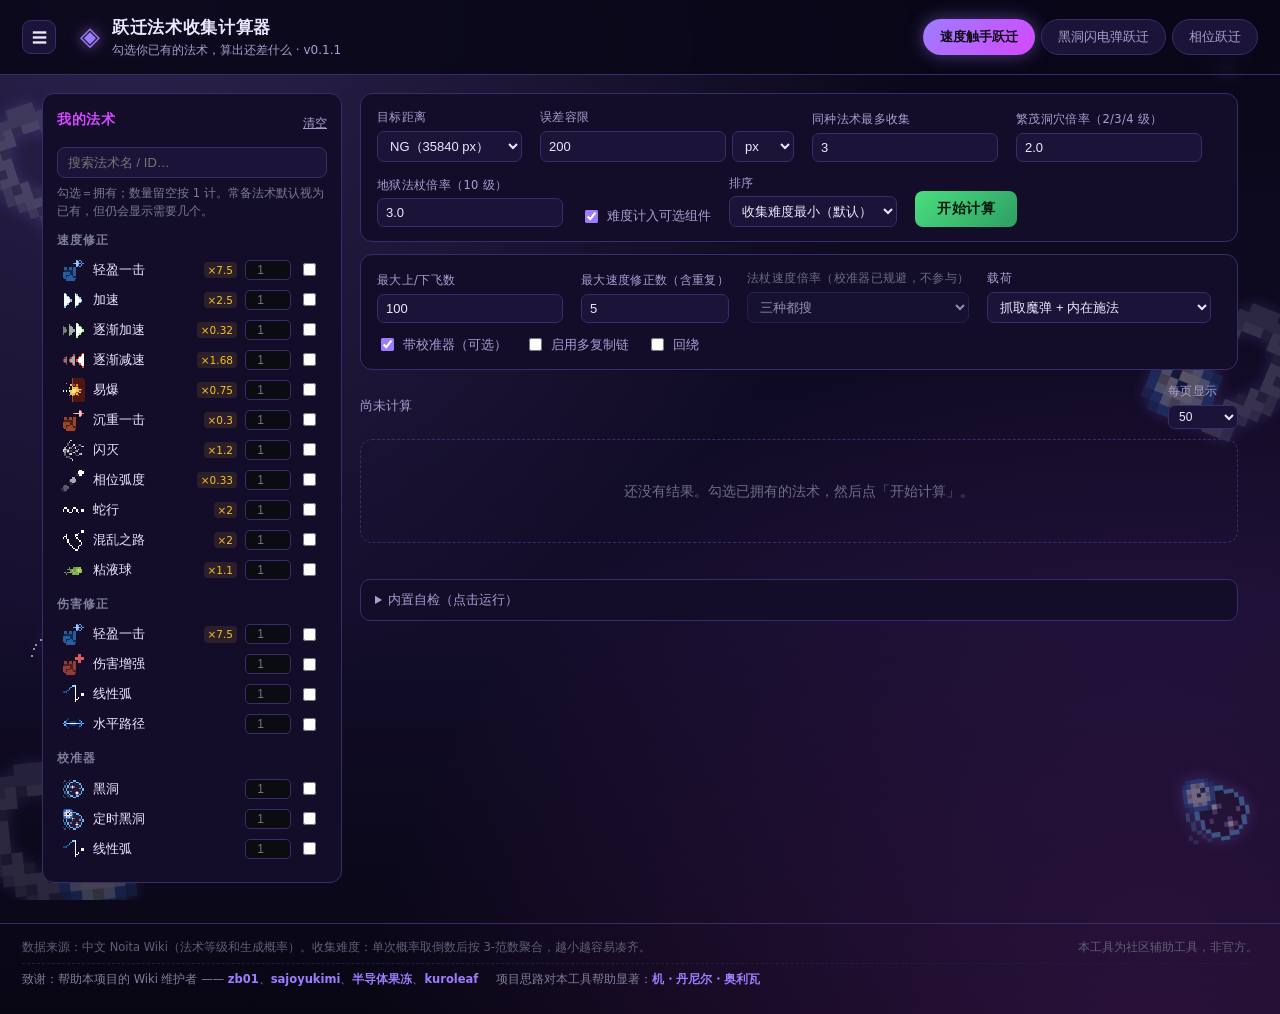
==== commit 4ced3b59: "page changed 修改index页面，现GitHub page的默认页面定向为0.1.1版本计算器" ====
--- a/index.html
+++ b/index.html
@@ -1,3220 +1,5114 @@
-<!DOCTYPE html>
-<html lang="zh-CN">
-
-<head>
-  <meta charset="UTF-8">
-  <title>Noita 速度跃迁计算器（触手 / 黑闪）</title>
-  <meta name="viewport" content="width=device-width, initial-scale=1">
-  <style>
-    /* ============ 主题变量 ============ */
-    :root {
-      --bg-0: #0a0718;
-      --bg-1: #130d2a;
-      --bg-2: #1c1438;
-      --bg-3: #261a4a;
-      --border: #3a2c6a;
-      --border-light: #5a4aa0;
-      --text: #ece7ff;
-      --text-dim: #a89fd1;
-      --accent: #9d7dff;
-      /* 紫 */
-      --accent-2: #d448ff;
-      /* 洋红 */
-      --ok: #4ade80;
-      --warn: #fbbf24;
-      --err: #f87171;
-      --radius: 10px;
-      --radius-lg: 16px;
-      --shadow: 0 6px 24px rgba(0, 0, 0, 0.4);
-    }
-
-    * {
-      box-sizing: border-box;
-    }
-
-    html,
-    body {
-      margin: 0;
-      padding: 0;
-      background:
-        radial-gradient(circle at 10% -10%, rgba(157, 125, 255, 0.25), transparent 50%),
-        radial-gradient(circle at 90% 110%, rgba(212, 72, 255, 0.18), transparent 50%),
-        linear-gradient(180deg, var(--bg-0), var(--bg-1) 60%, #080613);
-      color: var(--text);
-      font-family: "Microsoft YaHei", "PingFang SC", system-ui, -apple-system, "Segoe UI", sans-serif;
-      min-height: 100vh;
-    }
-
-    /* ============ 装饰：触手、上下飞、法杖、Noita ============ */
-    .deco-layer {
-      position: fixed;
-      inset: 0;
-      pointer-events: none;
-      z-index: 0;
-      overflow: hidden;
-    }
-
-    .deco-layer .deco {
-      position: absolute;
-      image-rendering: pixelated;
-      opacity: 0.25;
-      filter: drop-shadow(0 0 6px rgba(157, 125, 255, 0.5));
-      transition: transform 1.2s ease;
-    }
-
-    .deco-layer .deco.t1 {
-      left: -10px;
-      top: 8%;
-      width: 110px;
-      transform: rotate(-18deg);
-    }
-
-    .deco-layer .deco.t2 {
-      right: -8px;
-      top: 28%;
-      width: 120px;
-      transform: rotate(22deg) scaleX(-1);
-      opacity: 0.22;
-    }
-
-    .deco-layer .deco.t3 {
-      left: 8%;
-      bottom: -6px;
-      width: 140px;
-      transform: rotate(-5deg);
-      opacity: 0.18;
-    }
-
-    .deco-layer .deco.fu {
-      right: 14%;
-      top: 4%;
-      width: 34px;
-      opacity: 0.55;
-      animation: bob 3s ease-in-out infinite;
-    }
-
-    .deco-layer .deco.fd {
-      left: 15%;
-      bottom: 22%;
-      width: 30px;
-      opacity: 0.5;
-      animation: bob 2.4s ease-in-out infinite reverse;
-    }
-
-    .deco-layer .deco.wn {
-      right: 4%;
-      bottom: 12%;
-      width: 58px;
-      opacity: 0.35;
-      transform: rotate(-8deg);
-    }
-
-    .deco-layer .deco.no {
-      left: 50%;
-      top: 6px;
-      transform: translateX(-50%);
-      width: 46px;
-      opacity: 0.55;
-    }
-
-    @keyframes bob {
-
-      0%,
-      100% {
-        translate: 0 0
-      }
-
-      50% {
-        translate: 0 -6px
-      }
-    }
-
-    /* ============ 布局 ============ */
-    .wrap {
-      position: relative;
-      z-index: 1;
-      max-width: 1060px;
-      margin: 0 auto;
-      padding: 64px 20px 80px;
-    }
-
-    header {
-      text-align: center;
-      margin-bottom: 24px;
-    }
-
-    header h1 {
-      font-size: 28px;
-      margin: 10px 0 4px;
-      background: linear-gradient(90deg, #fff 0%, var(--accent) 60%, var(--accent-2) 100%);
-      -webkit-background-clip: text;
-      background-clip: text;
-      color: transparent;
-      letter-spacing: 2px;
-    }
-
-    header p {
-      color: var(--text-dim);
-      margin: 0 0 4px;
-      font-size: 13px;
-    }
-
-    header .math {
-      color: var(--text);
-      font-style: italic;
-      letter-spacing: 0.3px;
-    }
-
-    header .math i {
-      font-style: italic;
-    }
-
-    header .math .sub {
-      vertical-align: sub;
-      font-size: 0.82em;
-    }
-
-    header .math .sup {
-      vertical-align: super;
-      font-size: 0.82em;
-    }
-
-    header .math .sym {
-      font-style: normal;
-      font-weight: 700;
-      color: var(--accent);
-    }
-
-    .card {
-      background: linear-gradient(180deg, rgba(28, 20, 56, 0.85), rgba(19, 13, 42, 0.85));
-      border: 1px solid var(--border);
-      border-radius: var(--radius-lg);
-      padding: 20px 22px;
-      box-shadow: var(--shadow);
-      margin-bottom: 18px;
-      backdrop-filter: blur(4px);
-    }
-
-    .card h2 {
-      font-size: 15px;
-      margin: 0 0 14px;
-      color: var(--accent);
-      display: flex;
-      align-items: center;
-      gap: 8px;
-      padding-bottom: 10px;
-      border-bottom: 1px dashed var(--border);
-    }
-
-    .card h2::before {
-      content: "";
-      width: 8px;
-      height: 8px;
-      border-radius: 2px;
-      background: linear-gradient(135deg, var(--accent), var(--accent-2));
-      box-shadow: 0 0 8px var(--accent);
-    }
-
-    .grid2 {
-      display: grid;
-      grid-template-columns: repeat(2, 1fr);
-      gap: 12px 16px;
-    }
-
-    .grid3 {
-      display: grid;
-      grid-template-columns: repeat(3, 1fr);
-      gap: 12px 16px;
-    }
-
-    @media (max-width: 720px) {
-
-      .grid2,
-      .grid3 {
-        grid-template-columns: 1fr;
-      }
-    }
-
-    label {
-      font-size: 13px;
-      color: var(--text-dim);
-      display: block;
-      margin-bottom: 4px;
-    }
-
-    input[type="number"],
-    input[type="text"],
-    select {
-      width: 100%;
-      background: var(--bg-3);
-      color: var(--text);
-      border: 1px solid var(--border);
-      border-radius: 8px;
-      padding: 8px 10px;
-      font-size: 14px;
-      outline: none;
-      transition: border 0.15s, box-shadow 0.15s;
-    }
-
-    input[type="number"]:focus,
-    input[type="text"]:focus,
-    select:focus {
-      border-color: var(--accent);
-      box-shadow: 0 0 0 2px rgba(157, 125, 255, 0.25);
-    }
-
-    input[type="radio"] {
-      accent-color: var(--accent);
-    }
-
-    input[type="checkbox"] {
-      accent-color: var(--accent);
-    }
-
-    .radio-inline {
-      display: flex;
-      gap: 16px;
-      padding-top: 6px;
-      flex-wrap: wrap;
-    }
-
-    .radio-inline span {
-      display: inline-flex;
-      align-items: center;
-      gap: 6px;
-      font-size: 14px;
-    }
-
-    .inline-num {
-      display: flex;
-      align-items: center;
-      gap: 10px;
-      background: var(--bg-3);
-      border: 1px solid var(--border);
-      border-radius: 8px;
-      padding: 8px 10px;
-    }
-
-    .inline-num input {
-      border: none;
-      background: transparent;
-      padding: 0;
-    }
-
-    .inline-num input:focus {
-      box-shadow: none;
-    }
-
-    .inline-num b {
-      color: var(--accent);
-      font-weight: 600;
-    }
-
-    /* 额外指数数组按钮行 */
-    .chip-row {
-      display: flex;
-      flex-wrap: wrap;
-      gap: 8px;
-      align-items: center;
-    }
-
-    .chip {
-      display: inline-flex;
-      align-items: center;
-      gap: 6px;
-      background: var(--bg-3);
-      border: 1px solid var(--border);
-      padding: 4px 8px;
-      border-radius: 999px;
-      font-size: 12px;
-    }
-
-    .chip input {
-      background: transparent;
-      border: none;
-      color: var(--text);
-      width: 50px;
-      outline: none;
-      font-size: 12px;
-    }
-
-    .chip button {
-      border: none;
-      background: transparent;
-      color: var(--err);
-      cursor: pointer;
-      font-size: 14px;
-      line-height: 1;
-      padding: 0 2px;
-    }
-
-    .btn {
-      border: 1px solid var(--border-light);
-      background: var(--bg-3);
-      color: var(--text);
-      padding: 6px 12px;
-      border-radius: 8px;
-      cursor: pointer;
-      font-size: 13px;
-      transition: background 0.15s, border 0.15s;
-    }
-
-    .btn:hover {
-      background: var(--bg-2);
-      border-color: var(--accent);
-    }
-
-    .btn.primary {
-      background: linear-gradient(135deg, var(--accent), var(--accent-2));
-      border: none;
-      color: white;
-      font-weight: 600;
-      padding: 10px 18px;
-      box-shadow: 0 4px 18px rgba(157, 125, 255, 0.35);
-    }
-
-    .btn.primary:hover {
-      filter: brightness(1.05);
-    }
-
-    .btn.primary:disabled {
-      opacity: 0.55;
-      cursor: not-allowed;
-    }
-
-    .switch {
-      display: inline-flex;
-      align-items: center;
-      gap: 8px;
-      font-size: 13px;
-      color: var(--text-dim);
-    }
-
-    .switch input {
-      accent-color: var(--accent);
-      transform: scale(1.15);
-    }
-
-    /* 结果区 */
-    .summary {
-      display: grid;
-      grid-template-columns: repeat(4, 1fr);
-      gap: 10px;
-      margin-bottom: 14px;
-    }
-
-    @media (max-width: 720px) {
-      .summary {
-        grid-template-columns: repeat(2, 1fr);
-      }
-    }
-
-    .metric {
-      background: var(--bg-3);
-      border: 1px solid var(--border);
-      border-radius: 10px;
-      padding: 10px 12px;
-    }
-
-    .metric .lbl {
-      font-size: 11px;
-      color: var(--text-dim);
-      margin-bottom: 4px;
-    }
-
-    .metric .val {
-      font-size: 16px;
-      font-weight: 700;
-      letter-spacing: 0.3px;
-    }
-
-    .metric .val.ok {
-      color: var(--ok);
-    }
-
-    .metric .val.warn {
-      color: var(--warn);
-    }
-
-    .metric .val.err {
-      color: var(--err);
-    }
-
-    .metric .val span.small {
-      font-weight: 500;
-      font-size: 12px;
-      opacity: 0.85;
-      margin-left: 4px;
-    }
-
-    /* 分解卡片 */
-    .decompose {
-      background: linear-gradient(180deg, rgba(157, 125, 255, 0.08), rgba(212, 72, 255, 0.06));
-      border: 1px dashed var(--border-light);
-      border-radius: 10px;
-      padding: 12px 14px;
-    }
-
-    .decompose-head {
-      display: flex;
-      justify-content: space-between;
-      align-items: baseline;
-      margin-bottom: 8px;
-      flex-wrap: wrap;
-      gap: 6px;
-    }
-
-    .decompose-head .title {
-      font-size: 14px;
-      font-weight: 600;
-      color: var(--accent);
-    }
-
-    .decompose-head .meta {
-      font-size: 12px;
-      color: var(--text-dim);
-    }
-
-    .formula {
-      font-family: Consolas, "Courier New", monospace;
-      font-size: 14px;
-      letter-spacing: 0.5px;
-      padding: 6px 10px;
-      background: var(--bg-2);
-      border: 1px solid var(--border);
-      border-radius: 8px;
-      display: inline-block;
-      margin: 4px 0 10px;
-      color: #fff;
-      word-break: break-all;
-    }
-
-    .factors-row {
-      display: flex;
-      flex-wrap: wrap;
-      gap: 6px;
-      align-items: center;
-    }
-
-    .factor-chip {
-      display: inline-flex;
-      align-items: center;
-      gap: 4px;
-      background: var(--bg-3);
-      border: 1px solid var(--border);
-      border-radius: 10px;
-      padding: 4px 8px 4px 4px;
-      box-shadow: 0 2px 6px rgba(0, 0, 0, 0.25);
-      position: relative;
-    }
-
-    .factor-chip .dot {
-      width: 8px;
-      height: 8px;
-      border-radius: 2px;
-      flex-shrink: 0;
-      margin: 0 2px 0 2px;
-      align-self: center;
-    }
-
-    .factor-chip .dot.a {
-      background: linear-gradient(135deg, #4a5bff, #9d7dff);
-    }
-
-    .factor-chip .dot.b {
-      background: linear-gradient(135deg, #ff6b6b, #d448ff);
-    }
-
-    .factor-chip .dot.c {
-      background: linear-gradient(135deg, #9ca3af, #5a4aa0);
-    }
-
-    .factor-chip img {
-      width: 22px;
-      height: 22px;
-      object-fit: contain;
-      image-rendering: pixelated;
-      background: var(--bg-1);
-      border-radius: 5px;
-      padding: 1px;
-      border: 1px solid var(--border);
-    }
-
-    .factor-chip .num {
-      font-family: Consolas, monospace;
-      font-size: 13px;
-      color: var(--text);
-      font-weight: 600;
-    }
-
-    /* 复制因子徽标：显示在 chip 右上角，如 ×10 */
-    .factor-chip .exp-badge {
-      position: absolute;
-      top: -9px;
-      right: -8px;
-      background: linear-gradient(135deg, var(--accent-2), var(--accent));
-      color: #fff;
-      font-size: 10px;
-      font-weight: 700;
-      border-radius: 9px;
-      padding: 1px 6px;
-      min-width: 14px;
-      text-align: center;
-      box-shadow: 0 2px 6px rgba(212, 72, 255, 0.55);
-      border: 1px solid rgba(255, 255, 255, 0.35);
-      line-height: 1.3;
-      white-space: nowrap;
-    }
-
-    /* 上标指数（formula 里 0.3^10 显示） */
-    .formula sup {
-      font-size: 0.72em;
-      color: var(--accent-2);
-      font-weight: 700;
-      vertical-align: super;
-      line-height: 0;
-    }
-
-    /* 提示文字 */
-    .hint {
-      font-size: 11px;
-      color: var(--text-dim);
-      margin-top: 4px;
-      line-height: 1.5;
-    }
-
-    .hint.warn {
-      color: var(--warn);
-    }
-
-    .hint.err {
-      color: var(--err);
-    }
-
-    .hint.ok {
-      color: var(--ok);
-    }
-
-    .copy-block {
-      margin-top: 14px;
-      padding: 10px 12px;
-      background: linear-gradient(180deg, rgba(212, 72, 255, 0.06), rgba(157, 125, 255, 0.04));
-      border: 1px dashed var(--border-light);
-      border-radius: 10px;
-    }
-
-    .copy-block .copy-head {
-      display: flex;
-      align-items: center;
-      gap: 10px;
-      flex-wrap: wrap;
-    }
-
-    .copy-block .copy-params {
-      margin-top: 10px;
-      display: none;
-    }
-
-    .copy-block .copy-params.active {
-      display: block;
-    }
-
-    .badge-warn {
-      display: inline-block;
-      padding: 2px 8px;
-      background: rgba(251, 191, 36, 0.15);
-      border: 1px solid rgba(251, 191, 36, 0.5);
-      color: var(--warn);
-      border-radius: 6px;
-      font-size: 11px;
-      font-weight: 600;
-    }
-
-    .empty {
-      font-size: 13px;
-      color: var(--text-dim);
-      padding: 16px;
-      text-align: center;
-      border: 1px dashed var(--border);
-      border-radius: 10px;
-      background: rgba(0, 0, 0, 0.12);
-    }
-
-    .solutions-list {
-      display: flex;
-      flex-direction: column;
-      gap: 10px;
-    }
-
-    /* 分页 & 排序控件 */
-    .result-controls {
-      display: flex;
-      justify-content: space-between;
-      align-items: center;
-      flex-wrap: wrap;
-      gap: 10px;
-      margin: 0 0 10px;
-      padding: 8px 10px;
-      background: var(--bg-2);
-      border: 1px solid var(--border);
-      border-radius: 10px;
-    }
-
-    .result-controls .row {
-      display: inline-flex;
-      align-items: center;
-      gap: 8px;
-      flex-wrap: wrap;
-    }
-
-    .pager {
-      display: inline-flex;
-      gap: 4px;
-      align-items: center;
-      flex-wrap: wrap;
-    }
-
-    .pager button {
-      min-width: 28px;
-      background: var(--bg-3);
-      color: var(--text);
-      border: 1px solid var(--border);
-      border-radius: 6px;
-      padding: 4px 8px;
-      cursor: pointer;
-      font-size: 12px;
-    }
-
-    .pager button:hover {
-      border-color: var(--accent);
-    }
-
-    .pager button.active {
-      background: linear-gradient(135deg, var(--accent), var(--accent-2));
-      color: #fff;
-      border-color: transparent;
-      font-weight: 700;
-    }
-
-    .pager button:disabled {
-      opacity: 0.4;
-      cursor: not-allowed;
-    }
-
-    .pager .info {
-      font-size: 12px;
-      color: var(--text-dim);
-      margin: 0 4px;
-    }
-
-    footer {
-      text-align: center;
-      color: var(--text-dim);
-      font-size: 11px;
-      margin-top: 18px;
-      opacity: 0.8;
-    }
-
-    kbd {
-      background: var(--bg-3);
-      border: 1px solid var(--border);
-      border-radius: 4px;
-      padding: 1px 6px;
-      font-size: 11px;
-      color: var(--text);
-      font-family: Consolas, monospace;
-    }
-
-    /* 自检区 */
-    details.self-test summary {
-      cursor: pointer;
-      user-select: none;
-      padding: 4px 0;
-      color: var(--accent);
-      font-size: 12px;
-    }
-
-    details.self-test[open] summary {
-      margin-bottom: 8px;
-    }
-
-    .self-test pre {
-      margin: 0;
-      padding: 10px;
-      background: #0a0718;
-      border: 1px solid var(--border);
-      border-radius: 8px;
-      color: #d2cdff;
-      font-size: 12px;
-      overflow-x: auto;
-    }
-
-    /* 进度条 */
-    .progress {
-      height: 4px;
-      background: var(--bg-3);
-      border-radius: 99px;
-      overflow: hidden;
-      margin-top: 10px;
-      display: none;
-    }
-
-    .progress.active {
-      display: block;
-    }
-
-    .progress>div {
-      height: 100%;
-      width: 0%;
-      background: linear-gradient(90deg, var(--accent), var(--accent-2));
-      transition: width 0.2s ease;
-    }
-
-    /* 分组选择（法杖倍率 / 误差模式） */
-    .segmented {
-      display: inline-flex;
-      background: var(--bg-3);
-      border: 1px solid var(--border);
-      border-radius: 10px;
-      padding: 3px;
-      gap: 3px;
-    }
-
-    .segmented label {
-      margin: 0;
-      display: inline-flex;
-      align-items: center;
-      gap: 4px;
-      padding: 4px 10px;
-      border-radius: 8px;
-      cursor: pointer;
-      color: var(--text-dim);
-      font-size: 13px;
-      font-weight: 500;
-      transition: all 0.15s;
-    }
-
-    .segmented input {
-      display: none;
-    }
-
-    .segmented input:checked+span {
-      color: #fff;
-    }
-
-    .segmented label:has(input:checked) {
-      background: linear-gradient(135deg, var(--accent), var(--accent-2));
-      color: #fff;
-      box-shadow: 0 2px 8px rgba(157, 125, 255, 0.35);
-    }
-
-    /* ============ v0.7：双页面切换 ============ */
-    .page-tabs {
-      display: flex;
-      justify-content: center;
-      gap: 10px;
-      margin: 6px 0 18px;
-    }
-    .page-tabs button {
-      font-family: inherit;
-      font-size: 15px;
-      padding: 9px 26px;
-      cursor: pointer;
-      color: var(--text-dim);
-      background: rgba(20, 14, 44, 0.65);
-      border: 1px solid rgba(122, 92, 255, 0.35);
-      border-radius: 999px;
-      transition: all .25s ease;
-      backdrop-filter: blur(4px);
-    }
-    .page-tabs button:hover { color: #fff; border-color: var(--accent); }
-    .page-tabs button.active {
-      color: #fff;
-      background: linear-gradient(135deg, rgba(122, 92, 255, 0.35), rgba(213, 90, 255, 0.25));
-      border-color: var(--accent);
-      box-shadow: 0 0 14px rgba(157, 125, 255, 0.35);
-    }
-    .page { display: none; }
-    .page.active { display: block; animation: pageIn .45s ease; }
-    @keyframes pageIn {
-      from { opacity: 0; transform: translateY(14px); }
-      to { opacity: 1; transform: none; }
-    }
-    /* 装饰层分页显示 */
-    .deco-layer { display: none; }
-    .deco-layer.active { display: block; }
-    .deco-layer.active.bf { animation: decoIn .6s ease; }
-    @keyframes decoIn { from { opacity: 0; } to { opacity: 1; } }
-
-    /* ============ v0.7：黑闪页 ============ */
-    .bf-warn {
-      margin: 10px 0 4px;
-      padding: 10px 14px;
-      border: 1px solid rgba(251, 191, 36, 0.55);
-      border-left: 4px solid rgba(251, 191, 36, 0.8);
-      border-radius: 8px;
-      background: rgba(251, 191, 36, 0.07);
-      color: #fbd38d;
-      font-size: 13px;
-      line-height: 1.65;
-    }
-    .bf-thanks {
-      margin-top: 14px;
-      padding: 10px 14px;
-      text-align: center;
-      font-size: 13px;
-      color: var(--text-dim);
-      border: 1px dashed rgba(122, 92, 255, 0.35);
-      border-radius: 8px;
-    }
-    .bf-thanks b { color: #b79cff; }
-    /* 方案卡片：黑洞/闪电弹两行 */
-    .carrier-row {
-      margin-top: 10px;
-      padding: 8px 12px;
-      border-radius: 8px;
-      background: rgba(16, 11, 36, 0.55);
-      border: 1px solid rgba(122, 92, 255, 0.22);
-    }
-    .carrier-head {
-      display: flex;
-      flex-wrap: wrap;
-      align-items: baseline;
-      gap: 10px;
-      font-size: 12.5px;
-      color: var(--text-dim);
-      margin-bottom: 6px;
-    }
-    .carrier-head .cname {
-      font-size: 13.5px;
-      font-weight: 700;
-      color: #fff;
-      display: inline-flex;
-      align-items: center;
-      gap: 6px;
-    }
-    .carrier-head .cname img { width: 18px; height: 18px; image-rendering: pixelated; }
-    .carrier-head b { color: #b79cff; }
-    .carrier-row .factors-row { margin-top: 4px; }
-    /* 时间修正 chip 角点 */
-    .dot.t { background: linear-gradient(135deg, #38bdf8, #2563eb); }
-    .dot.d { background: linear-gradient(135deg, #f472b6, #d946ef); }
-  </style>
-</head>
-
-<body>
-
-  <!-- 装饰层：触手页 -->
-  <div class="deco-layer active" id="deco-tentacle" aria-hidden="true">
-    <img class="deco t1" alt="" data-icon="_deco_tentacle.png">
-    <img class="deco t2" alt="" data-icon="_deco_tentacle.png">
-    <img class="deco t3" alt="" data-icon="_deco_tentacle.png">
-    <img class="deco fu" alt="" data-icon="factor_updown_1.2.png">
-    <img class="deco fd" alt="" data-icon="_deco_fly_down.png">
-    <img class="deco wn" alt="" data-icon="_deco_wand.png">
-    <img class="deco no" alt="" data-icon="_deco_noita.png">
-  </div>
-
-  <!-- 装饰层：黑闪页（触手→黑洞/闪电弹；上飞→蓝表；魔杖灵→鹿） -->
-  <div class="deco-layer bf" id="deco-blackflash" aria-hidden="true">
-    <img class="deco t1" alt="" data-icon="mod_blackhole.png">
-    <img class="deco t2" alt="" data-icon="mod_bolt.png">
-    <img class="deco t3" alt="" data-icon="mod_blackhole.png">
-    <img class="deco fu" alt="" data-icon="mod_blue_table.png">
-    <img class="deco fd" alt="" data-icon="mod_bolt.png">
-    <img class="deco wn" alt="" data-icon="mod_deer.png">
-    <img class="deco no" alt="" data-icon="_deco_noita.png">
-  </div>
-
-  <div class="wrap">
-    <div class="page-tabs">
-      <button type="button" id="tabTentacle" class="active">✦ 触手跃迁</button>
-      <button type="button" id="tabBlackflash">✦ 黑闪跃迁</button>
-    </div>
-
-    <!-- ==================== 触手页 ==================== -->
-    <div id="page-tentacle" class="page active">
-    <header>
-      <h1>✦ NOITA 速度触手跃迁计算器 ✦</h1>
-      <p>公式：
-        <span class="math">
-          <i>D</i> = <i>v</i><span class="sub">1</span> · 指数级乘数 · α<span class="sub">other</span>
-        </span>
-        &nbsp;，其中
-        <span class="math"><i>v</i><span class="sub">1</span> = 7.92 像素/帧</span>
-      </p>
-      <p>默认指数因子：上/下飞 1.2<span style="vertical-align:super;font-size:0.82em">n</span>（不受 0~20 钳制）
-        &nbsp;·&nbsp; α<span style="vertical-align:sub;font-size:0.82em">other</span> 每一步相乘后都立即钳制到 ≤ 20
-      </p>
-    </header>
-
-    <!-- ========== 1. 目标距离 ========== -->
-    <section class="card">
-      <h2>① 目标跃迁距离</h2>
-      <div class="grid2">
-        <div>
-          <label>预设距离</label>
-          <div class="radio-inline" id="distPreset">
-            <span><input type="radio" name="distPreset" value="ng0" checked> NG + 0（35,840 像素 / 1 世界）</span>
-            <span><input type="radio" name="distPreset" value="ng1"> NG + 1（32,768 像素）</span>
-            <span><input type="radio" name="distPreset" value="custom"> 自定义</span>
-          </div>
-        </div>
-        <div>
-          <label>距离 [像素]（选择自定义时可编辑）</label>
-          <input type="number" id="distCustom" value="35840" min="1" step="1" disabled>
-        </div>
-      </div>
-    </section>
-
-    <!-- ========== 2. 指数级乘数 ========== -->
-    <section class="card">
-      <h2>② 指数级速度乘数（不受 0~20 钳制）</h2>
-      <div class="grid2">
-        <div>
-          <label>上 / 下飞数量 <kbd>1.2<sup>n</sup></kbd></label>
-          <input type="number" id="updownCount" value="40" min="0" step="1">
-        </div>
-        <div>
-          <label>额外指数级乘数（可选，例如激光瞄具等修正天赋）</label>
-          <div class="chip-row" id="extraExpList">
-            <!-- 动态：chip 元素在这里，格式 [底数 1.3] [指数 2] [×删除] -->
-          </div>
-          <div style="margin-top:8px">
-            <button class="btn" type="button" id="addExtraBtn">＋ 添加底数/指数</button>
-          </div>
-        </div>
-      </div>
-    </section>
-
-    <!-- ========== 3. 搜索参数 ========== -->
-    <section class="card">
-      <h2>③ 分解参数（法杖 / 误差 / 最大个数 / 显示）</h2>
-      <div class="grid2">
-        <div>
-          <label>法杖自带速度倍率</label>
-          <div class="segmented" id="staffSeg">
-            <label><input type="radio" name="staff" value="none"><span>无加成（固定 × 1.0）</span></label>
-            <label><input type="radio" name="staff" value="unlimit" checked><span>不限制加成（自动选择 1 / 1.25 /
-                1.5）</span></label>
-          </div>
-        </div>
-        <div>
-          <label>粘液弹（× 1.1）</label>
-          <div class="switch" style="padding-top:8px">
-            <input type="checkbox" id="withSlime" checked>启用（α_other 中 1.1 倍速度乘数的唯一来源；不计入最大修正个数）
-          </div>
-        </div>
-      </div>
-      <div class="grid3" style="margin-top:14px">
-        <div>
-          <label>最大普通修正个数 [0..12]</label>
-          <input type="number" id="maxCount" value="5" min="0" max="12" step="1">
-        </div>
-        <div>
-          <label>允许误差模式</label>
-          <div class="segmented" id="errSeg">
-            <label><input type="radio" name="errMode" value="rel" checked><span>相对百分比</span></label>
-            <label><input type="radio" name="errMode" value="abs"><span>绝对像素数</span></label>
-          </div>
-        </div>
-        <div>
-          <label id="tolLbl">允许相对误差 %（0 ~ 50）</label>
-          <input type="number" id="tolerance" value="1" min="0" max="50" step="0.1">
-        </div>
-      </div>
-      <div class="grid3" style="margin-top:14px">
-        <div style="display:flex; align-items:end; gap:16px; flex-wrap:wrap">
-          <label class="switch"><input type="checkbox" id="showIcons" checked>显示对应图标</label>
-          <label class="switch"><input type="checkbox" id="allowClamp20" checked>允许「起始 20 倍」（仅在分解 α 太大时才启用）</label>
-        </div>
-        <div>
-          <label>分解方案排序方式</label>
-          <div class="segmented" id="sortSeg">
-            <label><input type="radio" name="sortMode" value="err" checked><span>误差优先</span></label>
-            <label><input type="radio" name="sortMode" value="least"><span>因子最少优先</span></label>
-          </div>
-        </div>
-        <div>
-          <label>每页显示分解方案数</label>
-          <div class="segmented" id="pageSeg">
-            <label><input type="radio" name="pageSize" value="10" checked><span>10</span></label>
-            <label><input type="radio" name="pageSize" value="20"><span>20</span></label>
-            <label><input type="radio" name="pageSize" value="30"><span>30</span></label>
-          </div>
-        </div>
-      </div>
-      <!-- ===== v0.6：启用复制普通因子 ===== -->
-      <div class="copy-block">
-        <div class="copy-head">
-          <label class="switch"><input type="checkbox" id="enableCopy"> 启用复制普通因子</label>
-          <span class="badge-warn" id="copyWarnBadge" style="display:none">⚠ 开启后计算时间可能较久</span>
-        </div>
-        <div class="copy-params" id="copyParams">
-          <div>
-            <label>复制次数上限 N（质因数仅含 2 / 3 / 5；默认 100，最大 800）</label>
-            <input type="number" id="copyN" value="100" min="1" max="800" step="1">
-            <div class="hint" id="copyNHint">当前 N = 100 = 2²×5²，质因数仅含 2/3/5 ✓（每个因子的复制次数同样须仅含 2/3/5，如 ×51 不合理）</div>
-          </div>
-        </div>
-      </div>
-
-      <div class="progress" id="progBar">
-        <div></div>
-      </div>
-    </section>
-
-    <!-- ========== 计算按钮 ========== -->
-    <div style="text-align:center; margin: 12px 0 18px">
-      <button class="btn primary" id="calcBtn" type="button">✦ 开始计算 ✦</button>
-    </div>
-
-    <!-- ========== 4. 结果 ========== -->
-    <section class="card">
-      <h2>④ 计算结果</h2>
-      <div class="summary" id="summary">
-        <div class="metric">
-          <div class="lbl">目标距离 D</div>
-          <div class="val" id="sDist">—</div>
-        </div>
-        <div class="metric">
-          <div class="lbl">v₁ · 指数级乘数</div>
-          <div class="val" id="sBase">—</div>
-        </div>
-        <div class="metric">
-          <div class="lbl">目标 α<sub>other</sub></div>
-          <div class="val" id="sAlpha">—</div>
-        </div>
-        <div class="metric">
-          <div class="lbl">当前方案的偏差像素</div>
-          <div class="val" id="sErr">—</div>
-        </div>
-      </div>
-      <!-- 分页控件（计算完渲染） -->
-      <div id="pagerTop" style="display:none" class="result-controls"></div>
-      <div id="solutionsWrap">
-        <div class="empty">点击「开始计算」后，这里会显示 α<sub>other</sub> 的分解方案。</div>
-      </div>
-      <!-- 底部分页（计算完渲染） -->
-      <div id="pagerBottom" style="display:none; margin-top:10px" class="result-controls"></div>
-
-      <details class="self-test" style="margin-top:14px">
-        <summary>▶ 打开自检：算法回归测试（常量、钳制每步≤20、NG+0 场景）</summary>
-        <pre id="selfTestOut">点击「自检：运行」开始...
-</pre>
-        <div style="margin-top:8px"><button class="btn" id="runSelfTest" type="button">自检：运行</button></div>
-      </details>
-    </section>
-
-    <footer>
-      触手基础速度 v₀ = 8 px/f；阻力 ξ = 0.55；
-      由于游戏代码设计问题（疑似漏洞），实际 v₁ = <b>7.92</b> px/f（教程值）；
-      <br>单文件 HTML，双击即用，无需环境。
-      <a id="dl-offline-link" href="./" style="color: #fff;" download="GUI_v0.7.html">下载离线版</a>
-    </footer>
-    </div>
-    <!-- ==================== /触手页 ==================== -->
-
-    <!-- ==================== 黑闪页 ==================== -->
-    <div id="page-blackflash" class="page">
-      <header>
-        <h1>✦ NOITA 黑闪跃迁计算器 ✦</h1>
-        <p>载体：黑洞（v₀ = 2/3 px/f · ξ = −0.2 · 存在 120f ± 7f · v<sub>max</sub> = 1000/60）
-          &nbsp;+&nbsp; 闪电弹（v₀ = 90 px/f · ξ = 0.55 · 存在 1f · v<sub>max</sub> = 1024）
-        </p>
-        <p>速度递推：v<sub>n+1</sub> = min(v<sub>n</sub> · (1 − ξ/60), v<sub>max</sub>)；每个「逐渐加速」自第 2 帧起 ξ 额外 −3；法杖速度乘数只作用于黑洞初速</p>
-      </header>
-
-      <div class="bf-warn">⚠ 黑洞闪电弹配置具有大量弊端，请谨慎使用。新手玩家即使运用该配置，也请尽快换成触手或相位跃迁配置。</div>
-
-      <!-- ========== 1. 目标距离 ========== -->
-      <section class="card">
-        <h2>① 目标跃迁距离</h2>
-        <div class="grid2">
-          <div>
-            <label>预设距离</label>
-            <div class="radio-inline" id="bfDistPreset">
-              <span><input type="radio" name="bfDistPreset" value="ng0" checked> NG + 0（35,840 像素 / 1 世界）</span>
-              <span><input type="radio" name="bfDistPreset" value="ng1"> NG + 1（32,768 像素）</span>
-              <span><input type="radio" name="bfDistPreset" value="custom"> 自定义</span>
-            </div>
-          </div>
-          <div>
-            <label>距离 [像素]（选择自定义时可编辑）</label>
-            <input type="number" id="bfDistCustom" value="35840" min="1" step="1" disabled>
-          </div>
-        </div>
-      </section>
-
-      <!-- ========== 2. 搜索参数 ========== -->
-      <section class="card">
-        <h2>② 搜索参数（修正数量 = 时间 + 速度修正种类总和，每载体上限 8）</h2>
-        <div class="grid2">
-          <div>
-            <label>法杖速度乘数（只作用于黑洞初速）</label>
-            <div class="segmented" id="bfStaffSeg">
-              <label><input type="radio" name="bfStaff" value="unlimit" checked><span>不限制乘数（1 / 1.25 / 1.5）</span></label>
-              <label><input type="radio" name="bfStaff" value="limited"><span>仅 1.25 / 1.5 乘数</span></label>
-            </div>
-          </div>
-          <div>
-            <label>粘液弹（× 1.1）</label>
-            <div class="switch" style="padding-top:8px">
-              <input type="checkbox" id="bfWithSlime" checked>启用（不计入修正数量；两载体共享）
-            </div>
-          </div>
-        </div>
-        <div class="grid3" style="margin-top:14px">
-          <div>
-            <label>黑洞修正上限 [0..8]（默认 5）</label>
-            <input type="number" id="bfMaxBh" value="5" min="0" max="8" step="1">
-          </div>
-          <div>
-            <label>闪电弹修正上限 [0..8]（默认 5）</label>
-            <input type="number" id="bfMaxLt" value="5" min="0" max="8" step="1">
-          </div>
-          <div>
-            <label>允许误差模式</label>
-            <div class="segmented" id="bfErrSeg">
-              <label><input type="radio" name="bfErrMode" value="rel" checked><span>相对百分比</span></label>
-              <label><input type="radio" name="bfErrMode" value="abs"><span>绝对像素数</span></label>
-            </div>
-          </div>
-        </div>
-        <div class="grid3" style="margin-top:14px">
-          <div>
-            <label id="bfTolLbl">允许相对误差 %（0 ~ 50）</label>
-            <input type="number" id="bfTolerance" value="1" min="0" max="50" step="0.1">
-          </div>
-          <div>
-            <label>方案排序方式</label>
-            <div class="segmented" id="bfSortSeg">
-              <label><input type="radio" name="bfSortMode" value="err" checked><span>误差优先</span></label>
-              <label><input type="radio" name="bfSortMode" value="least"><span>修正最少优先</span></label>
-            </div>
-          </div>
-          <div>
-            <label>每页显示方案数</label>
-            <div class="segmented" id="bfPageSeg">
-              <label><input type="radio" name="bfPageSize" value="10" checked><span>10</span></label>
-              <label><input type="radio" name="bfPageSize" value="20"><span>20</span></label>
-              <label><input type="radio" name="bfPageSize" value="30"><span>30</span></label>
-            </div>
-          </div>
-        </div>
-        <div style="margin-top:14px; display:flex; align-items:end; gap:18px; flex-wrap:wrap">
-          <label class="switch"><input type="checkbox" id="bfShowIcons" checked>显示对应图标</label>
-          <label class="switch"><input type="checkbox" id="bfAllowClamp20">允许「起始 20 倍」（默认关闭，每载体占 1 个修正名额）</label>
-          <label class="switch"><input type="checkbox" id="bfSubset">子集搜索（一方载体的修正是另一方的子集，默认关闭）</label>
-        </div>
-        <!-- ===== 启用复制 ===== -->
-        <div class="copy-block">
-          <div class="copy-head">
-            <label class="switch"><input type="checkbox" id="bfEnableCopy"> 启用复制修正（时间修正同样可复制）</label>
-            <span class="badge-warn" id="bfCopyWarnBadge" style="display:none">⚠ 开启后计算时间可能较久</span>
-          </div>
-          <div class="hint" style="margin-top:6px">复制次数只允许 2 / 3 / 4 / 6 / 8 / 10；最多两种不同复制次数；一次复制可复制多个速度因子（「逐渐加速」对 ξ 的影响叠加）；启用复制时修正上限取 min{5, 用户上限}。</div>
-        </div>
-
-        <div class="progress" id="bfProgBar">
-          <div></div>
-        </div>
-      </section>
-
-      <!-- ========== 计算按钮 ========== -->
-      <div style="text-align:center; margin: 12px 0 18px">
-        <button class="btn primary" id="bfCalcBtn" type="button">✦ 开始计算 ✦</button>
-      </div>
-
-      <!-- ========== 3. 结果 ========== -->
-      <section class="card">
-        <h2>③ 计算结果</h2>
-        <div class="summary" id="bfSummary">
-          <div class="metric">
-            <div class="lbl">目标距离 D</div>
-            <div class="val" id="bfSDist">—</div>
-          </div>
-          <div class="metric">
-            <div class="lbl">误差距离范围（黑洞 ±7f）</div>
-            <div class="val" id="bfSRange">—</div>
-          </div>
-          <div class="metric">
-            <div class="lbl">中间值总距离</div>
-            <div class="val" id="bfSMid">—</div>
-          </div>
-          <div class="metric">
-            <div class="lbl">当前方案的误差</div>
-            <div class="val" id="bfSErr">—</div>
-          </div>
-        </div>
-        <div id="bfPagerTop" style="display:none" class="result-controls"></div>
-        <div id="bfSolutionsWrap">
-          <div class="empty">点击「开始计算」后，这里会显示黑洞 + 闪电弹的修正方案。</div>
-        </div>
-        <div id="bfPagerBottom" style="display:none; margin-top:10px" class="result-controls"></div>
-
-        <details class="self-test" style="margin-top:14px">
-          <summary>▶ 打开自检：黑闪算法回归测试（xls 社区方案 / 闭式 vs 逐帧 / 范围 / 复制 / 子集）</summary>
-          <pre id="bfSelfTestOut">点击「自检：运行」开始...
-</pre>
-          <div style="margin-top:8px"><button class="btn" id="bfRunSelfTest" type="button">自检：运行</button></div>
-        </details>
-      </section>
-
-      <div class="bf-thanks">感谢贡献者 <b>UBK</b> 对本项目的技术支持。</div>
-
-      <footer>
-        黑洞 v₀ = 2/3 px/f、ξ = −0.2、存在 120f ± 7f、v<sub>max</sub> = 1000/60；
-        闪电弹 v₀ = 90 px/f、ξ = 0.55、存在 1f、v<sub>max</sub> = 1024；
-        时间修正：蓝表 +75f / 无害化（黑洞 +280f、闪电弹 +281f）/ 红表 −42f。
-        <br>单文件 HTML，双击即用，无需环境。
-        <a id="bf-dl-offline-link" href="./" style="color: #fff;" download="GUI_v0.7.html">下载离线版</a>
-      </footer>
-    </div>
-    <!-- ==================== /黑闪页 ==================== -->
-  </div>
-
-  <script>
-    /* ========== 核心算法（v0.5：每步钳制版） ==========
-     * 关键规则：
-     *   1. 整个 α_other 每一步相乘之后都立刻钳制到 [0, 20]。
-     *   2. 允许「起始 = 20 因子」（allowClamp20）：该因子只能放在最前面，且计入因子数（onlyFactorCount）并占用 maxCount 1 个名额。
-     *   3. 先枚举「不带 20 起始」，再枚举「带 20 起始」；等价方案优先展示不带 20 的。
-     *   4. 法杖倍率两档：无加成(固定1) / 不限制加成(枚举 1 / 1.25 / 1.5 互斥)；粘液弹 1.1（可选启用，不计入 maxCount）。
-     *   5. 排序两种：误差优先 / 因子最少优先（因子统计：普通因子 9 项 + 起始 20，法杖&粘液弹不计）。
-     */
-    (function () {
-      'use strict';
-
-      // v0.5: 游戏内部小数截断，所以 v1=7.92 精确
-      const V1 = 7.92;
-
-      /* ===== v0.6: 图标 base64 内嵌（PowerShell 脚本自动填充此对象） =====
-       * 未填充时为空对象，iconUrl() 回退到 images/icons/final/ 相对路径。
-       * 填充后变为 { 'factor_xxx.png': 'data:image/png;base64,...' }，HTML 自包含。
-       */
-      const ICON_DATA = {     'factor_accel_2.5.png': '[data-uri]',
-    'factor_chaos_2.png': '[data-uri]',
-    'factor_explode_0.75.png': '[data-uri]',
-    'factor_flash_1.2.png': '[data-uri]',
-    'factor_grad_accel_0.32.png': '[data-uri]',
-    'factor_grad_decel_1.68.png': '[data-uri]',
-    'factor_heavy_0.3.png': '[data-uri]',
-    'factor_lightshot_7.5.png': '[data-uri]',
-    'factor_perk_1.1.png': '[data-uri]',
-    'factor_phasing_0.33.png': '[data-uri]',
-    'factor_slime_1.1.png': '[data-uri]',
-    'factor_staff_1.25.png': '[data-uri]',
-    'factor_staff_1.5.png': '[data-uri]',
-    'factor_updown_1.2.png': '[data-uri]',
-    'mod_blackhole.png': '[data-uri]',
-    'mod_blue_table.png': '[data-uri]',
-    'mod_bolt.png': '[data-uri]',
-    'mod_deer.png': '[data-uri]',
-    'mod_harmless.png': '[data-uri]',
-    'mod_red_table.png': '[data-uri]',
-    '_deco_caster.png': '[data-uri]',
-    '_deco_fly_down.png': '[data-uri]',
-    '_deco_noita.png': '[data-uri]',
-    '_deco_tentacle.png': '[data-uri]',
-    '_deco_wand.png': '[data-uri]' };
-      window.ICON_DATA = ICON_DATA;
-      function iconUrl(name) {
-        if (!name) return '';
-        return ICON_DATA[name] || ('images/icons/final/' + name);
-      }
-
-      const FACTOR_INFO = [
-        // kind: A=法杖倍率, B=粘液弹1.1（不计入maxCount）, O=普通因子9项, C=20起始
-        { kind: 'A', value: 1.25, name: '法杖倍率 1.25', icon: 'factor_staff_1.25.png' },
-        { kind: 'A', value: 1.5, name: '法杖倍率 1.5', icon: 'factor_staff_1.5.png' },
-        { kind: 'B', value: 1.1, name: '粘液弹 1.1', icon: 'factor_slime_1.1.png' },
-        { kind: 'O', value: 0.33, name: '相位 0.33', icon: 'factor_phasing_0.33.png' },
-        { kind: 'O', value: 0.32, name: '逐渐加速 0.32', icon: 'factor_grad_accel_0.32.png' },
-        { kind: 'O', value: 0.3, name: '沉重一击 0.3', icon: 'factor_heavy_0.3.png' },
-        { kind: 'O', value: 0.75, name: '易爆 0.75', icon: 'factor_explode_0.75.png' },
-        { kind: 'O', value: 1.2, name: '闪灭 1.2', icon: 'factor_flash_1.2.png' },
-        { kind: 'O', value: 1.68, name: '逐渐减速 1.68', icon: 'factor_grad_decel_1.68.png' },
-        { kind: 'O', value: 7.5, name: '轻盈一击 7.5', icon: 'factor_lightshot_7.5.png' },
-        { kind: 'O', value: 2.5, name: '加速 2.5', icon: 'factor_accel_2.5.png' },
-        { kind: 'O', value: 2, name: '蛇形/混沌轨迹 2', icon: 'factor_chaos_2.png' },
-      ];
-      const OTHERS = FACTOR_INFO.filter(f => f.kind === 'O');
-      const BY_VALUE = new Map(FACTOR_INFO.map(f => [String(f.value), f]));
-      function factorOf(v) { return BY_VALUE.get(String(v)); }
-
-      /** 每步钳制：乘一个因子 → min(max(x * v, 0), 20) */
-      function clampStep(x, v) {
-        const p = x * v;
-        if (p < 0) return 0;
-        if (p > 20) return 20;
-        return p;
-      }
-
-      /** 组合数生成：itertools.combinations_with_replacement 等价，返回 others 索引数组 */
-      function* combWithRep(n, k) {
-        if (k === 0) { yield []; return; }
-        const stack = [];
-        for (let i = 0; i < k; i++) stack.push(0);
-        while (true) {
-          yield stack.slice();
-          let p = k - 1;
-          while (p >= 0 && stack[p] === n - 1) p--;
-          if (p < 0) return;
-          const nv = stack[p] + 1;
-          for (let q = p; q < k; q++) stack[q] = nv;
-        }
-      }
-
-      /**
-       * 在每步钳制规则下，计算「起始 + 法杖 + 粘液弹 + 普通因子序列」的最终值及中间钳制步骤。
-       * @returns {{product: number, steps: Array<{factor: string, before: number, after: number}>}}
-       */
-      function evalChain({ startFactor, staff, slime, others }) {
-        // startFactor: 1 或 20（20 即"起始钳制因子"）
-        let x = startFactor;
-        const steps = [];
-        if (startFactor === 20) {
-          steps.push({ factor: '20 起始', before: 1, after: 20 });
-        }
-        // 法杖（枚举 或 固定 1）
-        if (staff) {
-          const before = x;
-          x = clampStep(x, staff.value);
-          steps.push({ factor: `法杖 ×${staff.value}`, before, after: x });
-        }
-        // 粘液弹 1.1
-        if (slime) {
-          const before = x;
-          x = clampStep(x, slime.value);
-          steps.push({ factor: slime.name, before, after: x });
-        }
-        // 普通因子（顺序不影响结果数值，为一致从左至右顺序求值）
-        for (const f of others) {
-          const before = x;
-          x = clampStep(x, f.value);
-          steps.push({ factor: f.name, before, after: x });
-        }
-        return { product: x, steps };
-      }
-
-      /**
-       * 搜索 target 的分解方案（v0.5 算法）。
-       * @param {{
-       *  target: number,
-       *  staffCandidates: Array<{kind:string,value:number,name:string,icon:string}|null>,  // 法杖枚举列表（已包含 1=null 或各种 A）
-       *  allowSlime: boolean,
-       *  maxCount: number,       // 限制：普通因子9项 + 若用20起始(+1)，法杖与粘液弹不占
-       *  errMode: 'rel'|'abs',
-       *  tol: number,            // rel: 0~0.5 (0~50% 分数), abs: 像素数绝对值
-       *  D: number,              // 目标距离，用于 abs 模式的像素数判定
-       *  baseValue: number,      // v1 * 指数乘积，用于 abs 模式
-       *  allowClamp20: boolean,
-       * }} opts
-       * @returns {Array<{product, relErr, absErr, deltaPx, factors, is20Start, onlyFactorCount, steps}>}
-       */
-      function solveAlpha(opts) {
-        const solutions = [];
-        const target = opts.target;
-
-        // 候选起始：先"不带20起始"，再"带20起始"（allowClamp20 时）
-        const starts = opts.allowClamp20 ? [1, 20] : [1];
-
-        // 粘液弹可选（不计入 maxCount）
-        const slimeList = opts.allowSlime ? [null, FACTOR_INFO[2]] : [null];
-
-        for (const start of starts) {
-          // Q3B：20 起始占 maxCount 1 个名额 → 普通因子 k 上限 = maxCount - (start===20 ? 1 : 0)
-          const kMax = Math.max(0, opts.maxCount - (start === 20 ? 1 : 0));
-          for (const staff of opts.staffCandidates) {
-            for (const slime of slimeList) {
-              for (let k = 0; k <= kMax; k++) {
-                if (k === 0) {
-                  evalCandidate(start, staff, slime, []);
-                  continue;
-                }
-                for (const idxArr of combWithRep(OTHERS.length, k)) {
-                  const sel = idxArr.map(i => OTHERS[i]);
-                  evalCandidate(start, staff, slime, sel);
-                }
-              }
-            }
-          }
-        }
-
-        function evalCandidate(start, sUse, slUse, otherSel) {
-          const chain = evalChain({
-            startFactor: start,
-            staff: sUse,
-            slime: slUse,
-            others: otherSel,
-          });
-          const prod = chain.product;
-          const absErr = Math.abs(prod - target);
-          const relErr = target === 0 ? absErr : (absErr / target);
-
-          let pass = false;
-          if (opts.errMode === 'rel') {
-            pass = relErr <= opts.tol;
-          } else {
-            // abs 模式：像素数偏差 < tol
-            const deltaPx = Math.abs(opts.baseValue * prod - opts.D);
-            pass = deltaPx <= opts.tol;
-          }
-
-          if (pass) {
-            const factorsArr = [];
-            if (start === 20) {
-              factorsArr.push({ kind: 'C', value: 20, name: '20 起始（钳制）', icon: null });
-            }
-            if (sUse) factorsArr.push(sUse);
-            if (slUse) factorsArr.push(slUse);
-            for (const f of otherSel) factorsArr.push(f);
-
-            // v0.5：onlyFactorCount = 普通因子9项个数 +（用了 20 起始则 +1）；法杖与粘液弹不计入
-            const onlyFactorCount = otherSel.length + (start === 20 ? 1 : 0);
-            solutions.push({
-              product: prod,
-              relErr, absErr,
-              deltaPx: Math.abs(opts.baseValue * prod - opts.D),
-              factors: factorsArr,
-              is20Start: (start === 20),
-              onlyFactorCount,
-              steps: chain.steps,
-            });
-          }
-        }
-
-        // 去重：同乘积 + 同 factors 组合（按 value 排序）
-        const seen = new Set();
-        const unique = [];
-        for (const s of solutions) {
-          const staffValStr = s.factors.find(f => f.kind === 'A')
-            ? String(s.factors.find(f => f.kind === 'A').value)
-            : '1';
-          const key = (s.is20Start ? '20|' : '') +
-            staffValStr + '|' +
-            (s.factors.find(f => f.kind === 'B') ? '1.1|' : '|') +
-            s.factors.filter(f => f.kind === 'O').map(f => f.value).sort((x, y) => x - y).join('*');
-          if (!seen.has(key)) { seen.add(key); unique.push(s); }
-        }
-        return unique;
-      }
-
-      /* ========== v0.6：复制普通因子 ========== */
-
-      /**
-       * 检查 N 是否为「正则数」（5-smooth / regular number）：
-       * 质因数分解只含 2 / 3 / 5。
-       */
-      function isRegularNumber(n) {
-        n = Math.floor(Math.abs(n));
-        if (n < 1) return false;
-        for (const p of [2, 3, 5]) {
-          while (n % p === 0) n = n / p;
-        }
-        return n === 1;
-      }
-
-      /** 把正整数分解为 2/3/5 的幂（用于显示），非正则数返回 null */
-      function factorizeRegular(n) {
-        n = Math.floor(Math.abs(n));
-        if (n < 1 || !isRegularNumber(n)) return null;
-        const pw = { 2: 0, 3: 0, 5: 0 };
-        for (const p of [2, 3, 5]) while (n % p === 0) { pw[p]++; n /= p; }
-        const sup = (e) => e > 1 ? '<sup>' + e + '</sup>' : '';
-        return [2, 3, 5].filter(p => pw[p] > 0)
-          .map(p => p + sup(pw[p])).join('×');
-      }
-
-      /**
-       * v0.6：启用复制普通因子时的搜索。
-       * 每个普通因子可选「不选」或「选且复制 1..N 次」；选中的因子及其复制视为同一个普通因子（onlyFactorCount 计 1）。
-       * 每步钳制到 ≤ 20；>1 的因子乘积饱和后停止增加指数（剪枝）。
-       * 含节点数 & 时间限制，超时返回已找到的部分解（数组 .aborted = true）。
-       */
-      function solveAlphaWithCopy(opts) {
-        const solutions = [];
-        const target = opts.target;
-        const copyN = Math.max(1, Math.min(800, Math.floor(opts.copyN) || 100));
-        const starts = opts.allowClamp20 ? [1, 20] : [1];
-        const slimeList = opts.allowSlime ? [null, FACTOR_INFO[2]] : [null];
-
-        // v0.6 增补：每个因子的复制次数同样须仅含质因数 2/3/5，
-        // 故只枚举 1..copyN 内的正则数（如 ×51 含 17，不合理，不枚举）。
-        const regularExps = [];
-        const regSet = new Set();
-        for (let i = 1; i <= copyN; i++) {
-          if (isRegularNumber(i)) { regularExps.push(i); regSet.add(i); }
-        }
-
-        let nodeCount = 0;
-        const NODE_LIMIT = 8000000; // 800 万节点
-        const tStart = Date.now();
-        const TIME_LIMIT = 8000;    // 8 秒
-        let aborted = false;
-
-        function evalCopy(prod, steps, selected, start, staff, slime) {
-          const absErr = Math.abs(prod - target);
-          const relErr = target === 0 ? absErr : (absErr / target);
-          let pass = false;
-          if (opts.errMode === 'rel') {
-            pass = relErr <= opts.tol;
-          } else {
-            pass = Math.abs(opts.baseValue * prod - opts.D) <= opts.tol;
-          }
-          if (!pass) return;
-          const factorsArr = [];
-          if (start === 20) factorsArr.push({ kind: 'C', value: 20, name: '20 起始（钳制）', icon: null });
-          if (staff) factorsArr.push(staff);
-          if (slime) factorsArr.push(slime);
-          for (const it of selected) factorsArr.push(Object.assign({}, it.factor, { exp: it.exp }));
-          const onlyFactorCount = selected.length + (start === 20 ? 1 : 0);
-          solutions.push({
-            product: prod, relErr, absErr,
-            deltaPx: Math.abs(opts.baseValue * prod - opts.D),
-            factors: factorsArr,
-            is20Start: (start === 20),
-            onlyFactorCount,
-            steps,
-            isCopy: true,
-          });
-        }
-
-        for (const start of starts) {
-          if (aborted) break;
-          const kMax = Math.max(0, opts.maxCount - (start === 20 ? 1 : 0));
-          for (const staff of opts.staffCandidates) {
-            if (aborted) break;
-            for (const slime of slimeList) {
-              if (aborted) break;
-              const baseChain = evalChain({ startFactor: start, staff, slime, others: [] });
-              const baseProd = baseChain.product;
-              const baseSteps = baseChain.steps.slice();
-
-              // DFS：对 OTHERS 每个因子决定「不选」或「选且指数 e=1..copyN」
-              const dfs = (factorIdx, usedCount, curProd, curSteps, selected) => {
-                if (aborted) return;
-                if (++nodeCount > NODE_LIMIT || (Date.now() - tStart) > TIME_LIMIT) {
-                  aborted = true; return;
-                }
-                if (factorIdx >= OTHERS.length || usedCount >= kMax) {
-                  evalCopy(curProd, curSteps, selected, start, staff, slime);
-                  return;
-                }
-                const f = OTHERS[factorIdx];
-                // 分支 0：不选该因子
-                dfs(factorIdx + 1, usedCount, curProd, curSteps, selected);
-                // 分支 1..N：选该因子，复制 mc 次（累积相乘，每步钳制；仅在 mc 为正则数时评估）
-                if (usedCount < kMax) {
-                  let p = curProd;
-                  for (let mc = 1; mc <= copyN; mc++) {
-                    const before = p;
-                    p = clampStep(p, f.value);
-                    if (p === before) break; // 饱和剪枝：乘积不再变化
-                    if (!regSet.has(mc)) continue; // 非正则数（如 7/51）跳过，不作为复制次数
-                    const stepEntry = { factor: f.name + (mc > 1 ? ' ×' + mc : ''), before, after: p };
-                    curSteps.push(stepEntry);
-                    dfs(factorIdx + 1, usedCount + 1, p, curSteps, selected.concat([{ factor: f, exp: mc }]));
-                    curSteps.pop();
-                  }
-                }
-              };
-              dfs(0, 0, baseProd, baseSteps, []);
-            }
-          }
-        }
-
-        // 去重（含指数）
-        const seen = new Set();
-        const unique = [];
-        for (const s of solutions) {
-          const staffValStr = s.factors.find(f => f.kind === 'A')
-            ? String(s.factors.find(f => f.kind === 'A').value) : '1';
-          const oParts = s.factors.filter(f => f.kind === 'O')
-            .map(f => f.value + (f.exp > 1 ? '^' + f.exp : ''))
-            .sort().join('*');
-          const key = (s.is20Start ? '20|' : '') + staffValStr + '|' +
-            (s.factors.find(f => f.kind === 'B') ? '1.1|' : '|') + oParts;
-          if (!seen.has(key)) { seen.add(key); unique.push(s); }
-        }
-        unique.aborted = aborted;
-        return unique;
-      }
-
-      // ============ DOM 辅助 ============
-      const $ = sel => document.querySelector(sel);
-      const $$ = sel => Array.from(document.querySelectorAll(sel));
-
-      // v0.6：装饰层 img 用 data-icon + iconUrl 设置 src（支持 base64 内嵌）
-      $$('img[data-icon]').forEach(img => {
-        img.src = iconUrl(img.dataset.icon);
-      });
-
-      // ============ 距离预设切换 ============
-      $$('input[name="distPreset"]').forEach(r => {
-        r.addEventListener('change', () => {
-          const v = $('input[name="distPreset"]:checked').value;
-          const el = $('#distCustom');
-          if (v === 'ng0') { el.value = 35840; el.disabled = true; }
-          else if (v === 'ng1') { el.value = 32768; el.disabled = true; }
-          else { el.disabled = false; el.focus(); }
-        });
-      });
-
-      // ============ 误差模式切换（显示 label 不同） ============
-      $$('input[name="errMode"]').forEach(r => {
-        r.addEventListener('change', () => {
-          const m = $('input[name="errMode"]:checked').value;
-          const lbl = $('#tolLbl');
-          const inp = $('#tolerance');
-          if (m === 'rel') {
-            lbl.textContent = '允许相对误差 %（0 ~ 50）';
-            inp.value = 1; inp.min = 0; inp.max = 50; inp.step = 0.1;
-          } else {
-            lbl.textContent = '允许绝对像素数偏差（例如 500）';
-            inp.value = 500; inp.min = 0; inp.max = 200000; inp.step = 1;
-          }
-        });
-      });
-
-      // ============ 额外指数级乘数 chip ============
-      function renderExtra(list) {
-        const box = $('#extraExpList');
-        box.innerHTML = '';
-        list.forEach((item, i) => {
-          const chip = document.createElement('div');
-          chip.className = 'chip';
-          chip.innerHTML = `
-        <span>底数</span>
-        <input type="number" step="0.01" min="0.01" value="${item.base}" data-i="${i}" data-f="base">
-        <span>^</span>
-        <input type="number" step="1" min="0" value="${item.exp}" data-i="${i}" data-f="exp">
-        <button type="button" data-i="${i}" data-act="del" title="删除">✕</button>`;
-          box.appendChild(chip);
-        });
-      }
-      let extraArr = [];
-      renderExtra(extraArr);
-      $('#addExtraBtn').addEventListener('click', () => {
-        extraArr.push({ base: 1.1, exp: 2 });
-        renderExtra(extraArr);
-      });
-      $('#extraExpList').addEventListener('input', e => {
-        const t = e.target;
-        if (t.tagName === 'INPUT') {
-          const i = +t.dataset.i;
-          const v = parseFloat(t.value);
-          if (!isNaN(v)) {
-            if (t.dataset.f === 'base') extraArr[i].base = v;
-            else extraArr[i].exp = Math.max(0, Math.floor(v));
-          }
-        }
-      });
-      $('#extraExpList').addEventListener('click', e => {
-        if (e.target.dataset.act === 'del') {
-          const i = +e.target.dataset.i;
-          extraArr.splice(i, 1);
-          renderExtra(extraArr);
-        }
-      });
-
-      // ============ 计算结果的全局状态（用于分页/排序切换重渲染，不重新计算） ============
-      let lastResult = null; // { sols, D, baseValue, showIcons }
-
-      // 法杖倍率切换 → 立即重算
-      $$('input[name="staff"]').forEach(r => {
-        r.addEventListener('change', () => {
-          if (lastResult) $('#calcBtn').click();
-        });
-      });
-      // 粘液弹 1.1 切换 → 立即重算
-      $('#withSlime').addEventListener('change', () => {
-        if (lastResult) $('#calcBtn').click();
-      });
-      // 排序切换 → 立即重渲染（不需重算）
-      $$('input[name="sortMode"]').forEach(r => {
-        r.addEventListener('change', () => {
-          if (lastResult) renderAll();
-        });
-      });
-      // 每页大小 → 立即重渲染
-      $$('input[name="pageSize"]').forEach(r => {
-        r.addEventListener('change', () => {
-          if (lastResult) { state.page = 0; renderAll(); }
-        });
-      });
-      // 图标显示开关 → 立即重渲染
-      $('#showIcons').addEventListener('change', () => {
-        if (lastResult) { lastResult.showIcons = $('#showIcons').checked; renderAll(); }
-      });
-
-      // v0.6：复制普通因子开关 → 展开参数 + 显示警告
-      $('#enableCopy').addEventListener('change', () => {
-        const on = $('#enableCopy').checked;
-        $('#copyParams').classList.toggle('active', on);
-        $('#copyWarnBadge').style.display = on ? 'inline-block' : 'none';
-        $('#copyN').disabled = !on;
-        if (on) validateCopyN();
-      });
-
-      // v0.6：N 输入实时校验质因数（仅含 2/3/5）
-      function validateCopyN() {
-        const raw = parseInt($('#copyN').value, 10);
-        const hint = $('#copyNHint');
-        if (isNaN(raw) || raw < 1) {
-          hint.className = 'hint err';
-          hint.textContent = 'N 必须为正整数。';
-          return false;
-        }
-        if (raw > 800) {
-          hint.className = 'hint err';
-          hint.textContent = 'N 不能超过 800。';
-          return false;
-        }
-        if (!isRegularNumber(raw)) {
-          hint.className = 'hint err';
-          hint.textContent = '复制次数上限不合理：N = ' + raw + ' 的质因数分解不只含 2/3/5。';
-          return false;
-        }
-        const fz = factorizeRegular(raw);
-        hint.className = 'hint ok';
-        hint.innerHTML = '当前 N = ' + raw + ' = ' + (fz || '1') + '，质因数仅含 2/3/5 ✓';
-        return true;
-      }
-      $('#copyN').addEventListener('input', validateCopyN);
-
-      // 分页状态
-      const state = { page: 0 };
-
-      // ============ 主要计算按钮 ============
-      $('#calcBtn').addEventListener('click', () => {
-        const btn = $('#calcBtn'); btn.disabled = true;
-        const prog = $('#progBar'); prog.classList.add('active');
-        const progBar = prog.firstElementChild;
-        progBar.style.width = '10%';
-
-        // 读输入
-        const D = Math.max(1, parseInt($('#distCustom').value, 10) || 0);
-        const nUpdown = Math.max(0, parseInt($('#updownCount').value, 10) || 0);
-        const maxCount = Math.max(0, Math.min(12, parseInt($('#maxCount').value, 10) || 0));
-        const errMode = $('input[name="errMode"]:checked').value; // 'rel' | 'abs'
-        const tolRaw = parseFloat($('#tolerance').value) || 0;
-        const tol = (errMode === 'rel')
-          ? Math.max(0, Math.min(0.5, tolRaw / 100))   // 输入是 % 数值 → 分数
-          : Math.max(0, tolRaw);                       // 像素数绝对值
-        const showIcons = $('#showIcons').checked;
-        const allowClamp = $('#allowClamp20').checked;
-        const allowSlime = $('#withSlime').checked;
-        const enableCopy = $('#enableCopy').checked;
-        const copyNRaw = Math.max(1, Math.min(800, parseInt($('#copyN').value, 10) || 100));
-        const staffMode = $('input[name="staff"]:checked').value; // 'none' | 'unlimit'
-        // 构造法杖枚举候选人
-        let staffCandidates;
-        if (staffMode === 'none') {
-          // 无加成：仅 1 种（不乘法杖倍率）
-          staffCandidates = [null];
-        } else {
-          // 不限制加成：三选一互斥（不加成 / 1.25 / 1.5）
-          staffCandidates = [null, FACTOR_INFO[0], FACTOR_INFO[1]];
-        }
-
-        progBar.style.width = '30%';
-        setTimeout(() => {
-          // 计算指数乘积
-          let expProd = Math.pow(1.2, nUpdown);
-          const expTermStrings = [];
-          if (nUpdown > 0) expTermStrings.push(`1.2^${nUpdown}`);
-          for (const it of extraArr) {
-            if (it.exp >= 0 && it.base > 0) {
-              const term = Math.pow(it.base, it.exp);
-              expProd *= term;
-              if (it.exp !== 0) expTermStrings.push(`${fmt(it.base)}^${it.exp}`);
-            }
-          }
-          const baseValue = V1 * expProd;
-
-          progBar.style.width = '50%';
-
-          // 反推 alpha_other
-          const targetAlpha = D / baseValue;
-          if (targetAlpha <= 0 || !isFinite(targetAlpha)) {
-            renderError('指数乘积无效或为 0，请调整指数。');
-            resetCalcBtn(); return;
-          }
-
-          progBar.style.width = '70%';
-
-          // v0.6：搜索分解（启用复制时走 solveAlphaWithCopy）
-          let solsUnsort;
-          let copyAborted = false;
-          if (enableCopy) {
-            // 校验 N 是否为正则数（质因数仅含 2/3/5）
-            if (!isRegularNumber(copyNRaw)) {
-              renderError('复制次数上限不合理：N 的质因数分解必须只含有因数 2 / 3 / 5。');
-              resetCalcBtn(); return;
-            }
-            solsUnsort = solveAlphaWithCopy({
-              target: targetAlpha,
-              staffCandidates,
-              allowSlime,
-              maxCount,
-              errMode, tol, D, baseValue,
-              allowClamp20: allowClamp,
-              copyN: copyNRaw,
-            });
-            copyAborted = !!solsUnsort.aborted;
-          } else {
-            solsUnsort = solveAlpha({
-              target: targetAlpha,
-              staffCandidates,
-              allowSlime,
-              maxCount,
-              errMode, tol, D, baseValue,
-              allowClamp20: allowClamp,
-            });
-          }
-
-          progBar.style.width = '100%';
-
-          // 保存结果（后续切换分页/排序不用重新搜索）
-          lastResult = {
-            sols: solsUnsort, D, baseValue, expProd, expTermStrings,
-            targetAlpha, showIcons, errMode, tolRaw,
-            enableCopy, copyN: copyNRaw, copyAborted,
-          };
-          state.page = 0;
-
-          renderSummary();
-          renderAll();
-
-          setTimeout(() => { prog.classList.remove('active'); progBar.style.width = '0'; resetCalcBtn(); }, 300);
-        }, 30);
-
-        function resetCalcBtn() { btn.disabled = false; }
-      });
-
-      function renderError(msg) {
-        $('#sDist').textContent = '—'; $('#sBase').textContent = '—'; $('#sAlpha').textContent = '—';
-        const e = $('#sErr'); e.textContent = msg; e.className = 'val err';
-        $('#solutionsWrap').innerHTML = `<div class="empty">${msg}</div>`;
-        $('#pagerTop').style.display = 'none'; $('#pagerBottom').style.display = 'none';
-        lastResult = null;
-      }
-
-      function fmt(x, digits = 4) {
-        if (Math.abs(x) >= 10000) return x.toExponential(3);
-        return Number(x.toFixed(digits)).toString();
-      }
-      function fmtInt(x) { return Math.round(x).toLocaleString('zh-CN'); }
-
-      function factorValueStr(v) {
-        // 与教程显示一致：直接书写已知小数
-        switch (v) {
-          case 7.5: return '7.5';
-          case 2.5: return '2.5';
-          case 1.68: return '1.68';
-          case 0.33: return '0.33';
-          case 0.32: return '0.32';
-          case 0.3: return '0.3';
-          case 0.75: return '0.75';
-          case 1.25: return '1.25';
-          case 1.5: return '1.5';
-          case 1.1: return '1.1';
-          case 1.2: return '1.2';
-          case 2: return '2';
-          case 20: return '20';
-          case 1: return '1';
-          default: return fmt(v, 4);
-        }
-      }
-
-      function sortedSolutions() {
-        if (!lastResult) return [];
-        const arr = lastResult.sols.slice();
-        const mode = $('input[name="sortMode"]:checked').value;
-        if (mode === 'err') {
-          arr.sort((a, b) => a.relErr - b.relErr
-            || a.onlyFactorCount - b.onlyFactorCount
-            || (a.is20Start ? 1 : 0) - (b.is20Start ? 1 : 0));
-        } else {
-          arr.sort((a, b) => a.onlyFactorCount - b.onlyFactorCount
-            || a.relErr - b.relErr
-            || (a.is20Start ? 1 : 0) - (b.is20Start ? 1 : 0));
-        }
-        return arr;
-      }
-
-      function renderSummary() {
-        if (!lastResult) return;
-        const { D, baseValue, expTermStrings, targetAlpha } = lastResult;
-        $('#sDist').textContent = `${fmtInt(D)} 像素`;
-        const e1 = expTermStrings.length
-          ? `7.92 · ${expTermStrings.map(s => `(${s})`).join(' · ')}`
-          : '7.92';
-        $('#sBase').innerHTML = `${fmt(baseValue)} <span class="small">(${e1})</span>`;
-        $('#sAlpha').textContent = fmt(targetAlpha, 6);
-
-        const sorted = sortedSolutions();
-        if (sorted.length) {
-          const best = sorted[0];
-          const distAchieved = lastResult.baseValue * best.product;
-          const deltaPx = distAchieved - lastResult.D;
-          const m = $('#sErr');
-          const clr = Math.abs(deltaPx) <= 5 ? 'ok' : (Math.abs(deltaPx) <= 100 ? 'warn' : 'err');
-          m.className = `val ${clr}`;
-          const sign = deltaPx >= 0 ? '+' : '−';
-          m.innerHTML = `${sign}${fmtInt(Math.abs(deltaPx))} px <span class="small">(rel ${(best.relErr * 100).toFixed(3)}%)</span>`;
-        } else {
-          const m = $('#sErr');
-          m.className = 'val err';
-          m.innerHTML = `未找到分解 <span class="small">(请放宽误差 / 增加最大个数)</span>`;
-        }
-      }
-
-      function renderPager() {
-        const sols = sortedSolutions();
-        const total = sols.length;
-        const pagerT = $('#pagerTop');
-        const pagerB = $('#pagerBottom');
-        if (!total) {
-          pagerT.style.display = 'none'; pagerB.style.display = 'none';
-          return;
-        }
-        const pageSize = parseInt($('input[name="pageSize"]:checked').value, 10);
-        const pages = Math.max(1, Math.ceil(total / pageSize));
-        if (state.page >= pages) state.page = pages - 1;
-        if (state.page < 0) state.page = 0;
-
-        function buildPager(which) {
-          which.style.display = 'flex';
-          which.innerHTML = '';
-          const left = document.createElement('div'); left.className = 'row';
-          const right = document.createElement('div'); right.className = 'row';
-
-          // 左：排序 label（仅顶部）
-          if (which === pagerT) {
-            const tag = document.createElement('div');
-            tag.style.cssText = 'font-size:12px;color:var(--text-dim);';
-            tag.innerHTML = `排序：<b style="color:var(--accent)">${$('input[name="sortMode"]:checked').value === 'err' ? '误差优先' : '因子最少优先'
-              }</b> &nbsp;·&nbsp; 总方案 <b style="color:#fff">${total}</b> 个`;
-            left.appendChild(tag);
-          } else {
-            const tag = document.createElement('div');
-            tag.style.cssText = 'font-size:12px;color:var(--text-dim);';
-            tag.textContent = `第 ${state.page + 1} / ${pages} 页`;
-            left.appendChild(tag);
-          }
-
-          // 右：分页按钮
-          const pg = document.createElement('div'); pg.className = 'pager';
-          const prev = document.createElement('button');
-          prev.textContent = '‹ 上一页';
-          prev.disabled = state.page === 0;
-          prev.addEventListener('click', () => { state.page--; renderAll(); });
-          pg.appendChild(prev);
-
-          // 页码按钮（最多显示 7 个中间 + 首末）
-          const btns = [];
-          const p = state.page;
-          const add = (x) => btns.push(x);
-          const ell = () => { const s = document.createElement('span'); s.className = 'info'; s.textContent = '…'; pg.appendChild(s); };
-          add(0);
-          const lo = Math.max(1, p - 2), hi = Math.min(pages - 2, p + 2);
-          if (lo > 1) ell();
-          for (let i = lo; i <= hi; i++) add(i);
-          if (hi < pages - 2) ell();
-          if (pages > 1) add(pages - 1);
-
-          for (const n of btns) {
-            const b = document.createElement('button');
-            b.textContent = String(n + 1);
-            if (n === p) b.className = 'active';
-            b.addEventListener('click', () => { state.page = n; renderAll(); });
-            pg.appendChild(b);
-          }
-
-          const next = document.createElement('button');
-          next.textContent = '下一页 ›';
-          next.disabled = state.page >= pages - 1;
-          next.addEventListener('click', () => { state.page++; renderAll(); });
-          pg.appendChild(next);
-
-          right.appendChild(pg);
-          which.appendChild(left); which.appendChild(right);
-        }
-        buildPager(pagerT);
-        buildPager(pagerB);
-      }
-
-      function renderAll() {
-        renderPager();
-        const sols = sortedSolutions();
-        const pageSize = parseInt($('input[name="pageSize"]:checked').value, 10);
-        const start = state.page * pageSize;
-        const pageSols = sols.slice(start, start + pageSize);
-        renderSolutions(pageSols, start);
-        renderSummary();
-      }
-
-      function renderSolutions(sols, offsetIdx) {
-        const wrap = $('#solutionsWrap');
-        if (!lastResult) return;
-        if (!sols.length) {
-          wrap.innerHTML = `<div class="empty">
-        未在当前设置下找到分解方案。<br>
-        建议：<b>1.</b> 把「允许误差」调大一点 &nbsp; <b>2.</b> 把「最大修正个数」往上调 &nbsp; <b>3.</b> 确认 α<sub>other</sub> 在合理范围（每步 ≤20）&nbsp; <b>4.</b> 尝试将上/下飞的数量调整到合适的范围。
-      </div>`;
-          return;
-        }
-
-        const list = document.createElement('div');
-        list.className = 'solutions-list';
-        const { D, baseValue, showIcons } = lastResult;
-
-        // v0.6：复制模式搜索超时提示
-        if (lastResult.copyAborted) {
-          const warn = document.createElement('div');
-          warn.className = 'decompose';
-          warn.style.cssText = 'border-color:rgba(251,191,36,0.6);background:rgba(251,191,36,0.08)';
-          warn.innerHTML = '<div class="hint warn" style="margin:0">⚠ 复制因子搜索已达节点/时间上限，以下为已找到的部分方案。建议减小 N 或最大修正个数以获取完整结果。</div>';
-          list.appendChild(warn);
-        }
-
-        sols.forEach((s, k) => {
-          const idx = offsetIdx + k + 1;
-          const distAchieved = baseValue * s.product;
-          const deltaPx = distAchieved - D;
-          const card = document.createElement('div');
-          card.className = 'decompose';
-
-          const head = document.createElement('div');
-          head.className = 'decompose-head';
-          const rank = document.createElement('div');
-          rank.className = 'title';
-          rank.textContent = `方案 #${idx}`;
-          const meta = document.createElement('div');
-          meta.className = 'meta';
-          const sign = deltaPx >= 0 ? '+' : '−';
-          meta.innerHTML = `乘积 = <b>${fmt(s.product, 6)}</b> &nbsp;·&nbsp;
-        相对误差 = <b>${(s.relErr * 100).toFixed(3)}%</b> &nbsp;·&nbsp;
-        偏差像素 = <b>${sign}${fmtInt(Math.abs(deltaPx))} px</b> &nbsp;·&nbsp;
-        普通因子数 = <b>${s.onlyFactorCount}</b>`;
-          head.appendChild(rank); head.appendChild(meta);
-          card.appendChild(head);
-
-          // 数字乘法公式（v0.6：复制因子 exp>1 时显示为 0.3^10 上标）
-          const formula = document.createElement('div');
-          formula.className = 'formula';
-          const parts = s.factors.map(f => {
-            const v = factorValueStr(f.value);
-            const e = (f.exp && f.exp > 1) ? f.exp : 0;
-            return e ? v + '<sup>' + e + '</sup>' : v;
-          });
-          formula.innerHTML = parts.length ? parts.join(' × ') : '1 (无额外修正)';
-          card.appendChild(formula);
-
-          // 图标 chips（不带乘号）
-          if (showIcons) {
-            const row = document.createElement('div');
-            row.className = 'factors-row';
-            if (!s.factors.length) {
-              const tip = document.createElement('div');
-              tip.className = 'empty';
-              tip.style.cssText = 'padding:6px 10px; border:none; background:transparent';
-              tip.textContent = '(无因子 — 仅使用指数部分)';
-              row.appendChild(tip);
-            }
-            s.factors.forEach(f => {
-              const chip = document.createElement('div');
-              chip.className = 'factor-chip';
-              // 颜色角点（替代 special a/b 文字）
-              let dotHtml = '';
-              if (f.kind === 'A') dotHtml = '<span class="dot a" title="法杖倍率"></span>';
-              else if (f.kind === 'B') dotHtml = '<span class="dot b" title="粘液弹 1.1"></span>';
-              else if (f.kind === 'C') dotHtml = '<span class="dot c" title="起始 20 钳制"></span>';
-
-              const iconSrc = f.icon ? iconUrl(f.icon) : '';
-              const iconHtml = iconSrc
-                ? `<img alt="" src="${iconSrc}" onerror="this.style.visibility='hidden'">`
-                : `<span style="width:22px;height:22px;display:inline-block;background:#1c1438;border:1px solid #3a2c6a;border-radius:5px"></span>`;
-              const numStr = factorValueStr(f.value);
-              const hasExp = (f.exp && f.exp > 1);
-              const expBadge = hasExp ? `<span class="exp-badge" title="复制 ${f.exp} 次">×${f.exp}</span>` : '';
-              chip.title = `${f.name} ×${numStr}` + (hasExp ? `（复制 ${f.exp} 次）` : '');
-              chip.innerHTML = `${dotHtml}${iconHtml}<span class="num">×${numStr}</span>${expBadge}`;
-              row.appendChild(chip);
-            });
-            card.appendChild(row);
-          }
-
-          list.appendChild(card);
-        });
-
-        wrap.innerHTML = ''; wrap.appendChild(list);
-      }
-
-      /* ========== 自检 ========== */
-      function runSelfTests() {
-        const out = $('#selfTestOut');
-        let buf = '';
-        function log(line) { buf += (line || '') + '\n'; }
-        function head(title) { log(`\n── ${title} ${'─'.repeat(Math.max(2, 72 - title.length))}`); }
-
-        let passN = 0, totalN = 0;
-
-        head('(T1) 常量：V1 = 7.92（游戏小数截断后实际使用）');
-        totalN++;
-        if (Math.abs(V1 - 7.92) < 1e-9) { log('  ✓ V1 = 7.92 — OK'); passN++; }
-        else { log(`  ✗ FAIL: V1 = ${V1}`); }
-        log('  NG+0=35840, NG+1=32768');
-
-        head('(T2) 每步钳制 ≤ 20 验证');
-        const casesStep = [
-          { start: 20, staff: 1.25, slime: true, others: [7.5], expectMax: 20, desc: '20起始→法杖×1.25→粘液弹→轻盈一击（中间任一步都 ≤20）' },
-          { start: 1, staff: 1.5, slime: true, others: [7.5, 2.5, 2, 2], expectMax: 20, desc: '普通场景（多个大因子相乘）最后钳制到 20' },
-        ];
-        for (const c of casesStep) {
-          totalN++;
-          const staffF = (c.staff === 1.25) ? FACTOR_INFO[0] : ((c.staff === 1.5) ? FACTOR_INFO[1] : null);
-          const slimeF = c.slime ? FACTOR_INFO[2] : null;
-          const oths = c.others.map(v => factorOf(v)).filter(Boolean);
-          const chain = evalChain({ startFactor: c.start, staff: staffF, slime: slimeF, others: oths });
-          const maxStep = Math.max(...chain.steps.map(s => s.after), chain.product);
-          const minStep = Math.min(...chain.steps.map(s => s.after), chain.product);
-          const ok = maxStep <= 20 + 1e-9 && minStep >= -1e-9;
-          log(`  [${ok ? '✓' : '✗'}] ${c.desc}`);
-          for (const st of chain.steps) log(`       step ${st.factor.padEnd(18)}: ${fmt(st.before, 6)}  →  ${fmt(st.after, 6)}`);
-          log(`       最终乘积 = ${fmt(chain.product, 6)}, 步骤 max=${fmt(maxStep, 6)}`);
-          if (ok) passN++;
-        }
-
-        head('(T3) 分解回归（法杖 unlimit 三选一，启用粘液弹，maxCount=5，允许 20 起始）');
-        const regCases = [
-          { target: 2.475, tol: 0.001, D: 1e6, staffCands: [null], desc: 'α=7.5×0.33=2.475（轻盈×相位，不钳制，法杖无）' },
-          { target: 4.2, tol: 0.001, D: 1e6, staffCands: [null], desc: 'α=2.5×1.68=4.2（加速×逐渐减速）' },
-          { target: 0.1056, tol: 0.001, D: 1e6, staffCands: [null], desc: 'α=0.33×0.32=0.1056（相位×逐渐加速）' },
-          { target: 1.375, tol: 0.001, D: 1e6, staffCands: [FACTOR_INFO[0]], allowSlime: true, desc: '法杖 1.25 × 粘液弹 1.1 = 1.375' },
-          { target: 4, tol: 0.001, D: 1e6, staffCands: [null], desc: 'α=2×2=4（两次蛇形）' },
-          { target: 0.9, tol: 0.001, D: 1e6, staffCands: [null], desc: 'α=0.75×1.2=0.9（易爆×闪灭）' },
-          { target: 5.625, tol: 0.001, D: 1e6, staffCands: [null], desc: 'α=7.5×2.5×0.3=5.625' },
-          { target: 3.024, tol: 0.001, D: 1e6, staffCands: [FACTOR_INFO[1]], desc: '法杖1.5 × 1.2 × 1.68 = 3.024' },
-          { target: 0.002, tol: 1e-5, D: 1e6, staffCands: [null], expectNone: true, desc: 'α=0.002 无解' },
-        ];
-        for (const c of regCases) {
-          totalN++;
-          const sols = solveAlpha({
-            target: c.target, staffCandidates: c.staffCands,
-            allowSlime: !!c.allowSlime, maxCount: 5,
-            errMode: 'rel', tol: c.tol,
-            D: c.D, baseValue: 1,
-            allowClamp20: true,
-          });
-          // 按误差优先排序
-          const sorted = sols.slice().sort((a, b) => a.relErr - b.relErr || a.onlyFactorCount - b.onlyFactorCount);
-          const best = sorted[0];
-          const ok = best && !c.expectNone ? best.relErr <= c.tol : (c.expectNone ? !best : false);
-          log(`  [${ok ? '✓' : '✗'}] ${c.desc}`);
-          if (best) {
-            const fs = best.factors.map(f => factorValueStr(f.value)).join(' * ') || '1';
-            log(`       顶解 ${fs} = ${fmt(best.product, 8)}, relErr=${(best.relErr * 100).toFixed(4)}%, 计入因子数(普+20)=${best.onlyFactorCount}`);
-          } else log('       无解');
-          if (ok) passN++;
-        }
-
-        head('(T4) 经典场景：NG+0=35840，40 个上下飞（v0.5 默认值），法杖=不限制加成，启用粘液弹');
-        {
-          totalN++;
-          const D = 35840;
-          const base = V1 * Math.pow(1.2, 40);
-          const alpha = D / base;
-          log(`  v1 · 1.2^40 = ${fmt(base, 6)}`);
-          log(`  反推 α = ${fmt(alpha, 8)}`);
-          const sols = solveAlpha({
-            target: alpha,
-            staffCandidates: [null, FACTOR_INFO[0], FACTOR_INFO[1]], // 不限制加成三选一
-            allowSlime: true, maxCount: 5,
-            errMode: 'rel', tol: 0.01,
-            D, baseValue: base,
-            allowClamp20: true,
-          });
-          sols.sort((a, b) => a.relErr - b.relErr || a.onlyFactorCount - b.onlyFactorCount);
-          const best = sols[0];
-          if (best) {
-            const fs = best.factors.map(f => factorValueStr(f.value)).join('*') || '1';
-            const achieved = base * best.product;
-            const delta = achieved - D;
-            log(`  最佳分解: ${fs} = ${fmt(best.product, 8)}  (relErr ${(best.relErr * 100).toFixed(4)}%)`);
-            log(`  实际距离 ${fmt(achieved, 2)} px，偏差 ${delta >= 0 ? '+' : '−'}${fmtInt(Math.abs(delta))} px`);
-            const anyOver = best.steps.some(s => s.after > 20 + 1e-9);
-            log(`  每步钳制检查：${anyOver ? '✗ 有步骤超20' : '✓ 全 ≤ 20'}`);
-            if (!anyOver) passN++;
-          } else {
-            log('  ⚠ 未找到分解，需增大 maxCount 或允许误差');
-          }
-        }
-
-        head('(T5) 误差模式：绝对像素数（tol=500px）');
-        {
-          totalN++;
-          const D = 35840;
-          const base = V1 * Math.pow(1.2, 40);
-          const sols = solveAlpha({
-            target: D / base,
-            staffCandidates: [null, FACTOR_INFO[0], FACTOR_INFO[1]],
-            allowSlime: true, maxCount: 5,
-            errMode: 'abs', tol: 500,
-            D, baseValue: base,
-            allowClamp20: true,
-          });
-          const anyWithin500 = sols.length > 0 && sols.every(s => Math.abs(base * s.product - D) <= 500 + 1e-9);
-          log(`  候选数 = ${sols.length}，全部方案像素偏差 ≤ 500：${anyWithin500 ? '✓' : '✗'}`);
-          if (sols.length) {
-            const first = sols[0];
-            const delta = Math.abs(base * first.product - D);
-            log(`  首方案偏差 ${fmtInt(delta)} px`);
-          }
-          if (anyWithin500) passN++;
-        }
-
-        head('(T6) 排序：因子最少优先（普通因子9项 + 20起始，法杖&粘液弹不计）');
-        {
-          totalN++;
-          const sols = solveAlpha({
-            target: 5.625,
-            staffCandidates: [null],
-            allowSlime: true, maxCount: 5,
-            errMode: 'rel', tol: 0.001,
-            D: 1e6, baseValue: 1,
-            allowClamp20: true,
-          });
-          sols.sort((a, b) => a.onlyFactorCount - b.onlyFactorCount || a.relErr - b.relErr);
-          const least = sols[0];
-          // 5.625 = 0.75*7.5 → onlyFactorCount=2（2个普通因子，不带20）
-          if (least && least.onlyFactorCount === 2) {
-            log(`  ✓ 最少计入因子数 = ${least.onlyFactorCount}（0.75 × 7.5，无需 20 起始，法杖&粘液弹不计）`);
-            passN++;
-          } else {
-            log(`  ✗ 失败，首方案计入因子数=${least ? least.onlyFactorCount : 'NONE'}，分解=${least ? least.factors.map(f => f.value).join('*') : '-'}`);
-          }
-        }
-
-        head('(T7) v0.5 规则：起始 20 占用 maxCount 1 个名额 & 计入 onlyFactorCount');
-        {
-          totalN++;
-          // target=20：不带 20 起始时，仅 1×9个普通因子任取1个都不可能=20（maxCount=1时 k=1普通因子）；带 20 起始时只有 20（没有普通）才命中。
-          const sols = solveAlpha({
-            target: 20,
-            staffCandidates: [null],
-            allowSlime: false,
-            maxCount: 1,
-            errMode: 'rel', tol: 0.0001,
-            D: 20, baseValue: 1,
-            allowClamp20: true,
-          });
-          const has20Start = sols.some(s => s.is20Start);
-          const okCount = sols.some(s => s.is20Start && s.onlyFactorCount === 1); // 20占1名额，只有20计入1个
-          // 另验证：没有普通因子被选中（20占了maxCount=1，kMax=0）
-          const noOthers = sols.filter(s => s.is20Start).every(s => s.factors.filter(f => f.kind === 'O').length === 0);
-          log(`  候选数=${sols.length}, 含20起始=${has20Start}, onlyFactorCount=1=${okCount}, 20起始无普通因子=${noOthers}`);
-          sols.slice(0, 3).forEach(s => {
-            log(`    分解=${s.factors.map(f => factorValueStr(f.value)).join('*')}, onlyFactorCount=${s.onlyFactorCount}, rel=${(s.relErr * 100).toFixed(4)}%`);
-          });
-          if (has20Start && okCount && noOthers) passN++;
-        }
-
-        // ====== v0.6：复制普通因子 ======
-        head('(T8) v0.6 isRegularNumber：N 质因数仅含 2/3/5 校验');
-        {
-          const regCases = [
-            { n: 100, expect: true, desc: '100 = 2²×5²' },
-            { n: 60, expect: true, desc: '60 = 2²×3×5' },
-            { n: 1, expect: true, desc: '1（空分解）' },
-            { n: 800, expect: true, desc: '800 = 2⁵×5²' },
-            { n: 7, expect: false, desc: '7（质数）' },
-            { n: 17, expect: false, desc: '17（质数）' },
-            { n: 801, expect: false, desc: '801 = 3²×89' },
-            { n: 14, expect: false, desc: '14 = 2×7' },
-          ];
-          let allOk = true;
-          for (const c of regCases) {
-            const r = isRegularNumber(c.n);
-            const ok = (r === c.expect);
-            if (!ok) allOk = false;
-            log(`  [${ok ? '✓' : '✗'}] isRegularNumber(${c.n}) = ${r}  (${c.desc})`);
-          }
-          totalN++;
-          if (allOk) passN++;
-        }
-
-        head('(T9) v0.6 复制因子：0.3^10 精确命中');
-        {
-          totalN++;
-          const target = Math.pow(0.3, 10);
-          const sols = solveAlphaWithCopy({
-            target, staffCandidates: [null], allowSlime: false,
-            maxCount: 1, errMode: 'rel', tol: 1e-6,
-            D: 1e6, baseValue: 1, allowClamp20: false, copyN: 10,
-          });
-          const best = sols.slice().sort((a, b) => a.relErr - b.relErr)[0];
-          const ok = best && best.relErr <= 1e-6 && best.onlyFactorCount === 1;
-          if (ok) {
-            const f0 = best.factors.find(f => f.kind === 'O');
-            log(`  ✓ 顶解 0.3^${f0.exp} = ${fmt(best.product, 10)}, relErr=${(best.relErr * 100).toFixed(6)}%, 因子数=${best.onlyFactorCount}`);
-            passN++;
-          } else {
-            log(`  ✗ 失败：${best ? 'relErr=' + best.relErr + ' 因子数=' + best.onlyFactorCount : '无解'}`);
-          }
-        }
-
-        head('(T10) v0.6 饱和剪枝：7.5² 钳制到 20，exp 不超过 2');
-        {
-          totalN++;
-          const sols = solveAlphaWithCopy({
-            target: 20, staffCandidates: [null], allowSlime: false,
-            maxCount: 1, errMode: 'rel', tol: 1e-6,
-            D: 20, baseValue: 1, allowClamp20: false, copyN: 100,
-          });
-          // 7.5^1=7.5, 7.5^2=56.25→钳制20。应存在 exp=2 的解，且无 exp≥3 的解（饱和剪枝）
-          const hasExp2 = sols.some(s => s.factors.some(f => f.value === 7.5 && f.exp === 2) && Math.abs(s.product - 20) < 1e-9);
-          const noExp3plus = sols.every(s => s.factors.every(f => !(f.value === 7.5 && f.exp >= 3)));
-          log(`  7.5²=20 命中=${hasExp2}, 无 exp≥3 重复=${noExp3plus}`);
-          if (hasExp2 && noExp3plus) passN++;
-        }
-
-        head('(T11) v0.6 复制+混合：0.3³ × 2 = 0.054');
-        {
-          totalN++;
-          const target = Math.pow(0.3, 3) * 2;
-          const sols = solveAlphaWithCopy({
-            target, staffCandidates: [null], allowSlime: false,
-            maxCount: 2, errMode: 'rel', tol: 1e-6,
-            D: 1e6, baseValue: 1, allowClamp20: false, copyN: 10,
-          });
-          const best = sols.slice().sort((a, b) => a.relErr - b.relErr || a.onlyFactorCount - b.onlyFactorCount)[0];
-          const ok = best && best.relErr <= 1e-6 && best.onlyFactorCount === 2;
-          if (ok) {
-            const fs = best.factors.filter(f => f.kind === 'O')
-              .map(f => factorValueStr(f.value) + (f.exp > 1 ? '^' + f.exp : '')).join(' × ');
-            log(`  ✓ 顶解 ${fs} = ${fmt(best.product, 8)}, relErr=${(best.relErr * 100).toFixed(6)}%, 因子数=${best.onlyFactorCount}`);
-            passN++;
-          } else {
-            log(`  ✗ 失败：${best ? 'relErr=' + best.relErr : '无解'}`);
-          }
-        }
-
-        head('(T12) v0.6 复制次数均为正则数（仅含 2/3/5，如 ×51 不合理）');
-        {
-          totalN++;
-          // 宽容搜索：target=0.01, copyN=60, maxCount=3, tol=0.5（收集大量解）
-          const sols = solveAlphaWithCopy({
-            target: 0.01, staffCandidates: [null], allowSlime: false,
-            maxCount: 3, errMode: 'rel', tol: 0.5,
-            D: 1e6, baseValue: 1, allowClamp20: false, copyN: 60,
-          });
-          let bad = false;
-          for (const s of sols) {
-            for (const f of s.factors) {
-              if (f.kind === 'O' && f.exp && !isRegularNumber(f.exp)) { bad = true; }
-            }
-          }
-          log(`  共 ${sols.length} 个解，全部复制次数均为正则数 = ${!bad}`);
-          if (!bad) passN++;
-        }
-
-        head('最终通过率');
-        const rate = passN / Math.max(1, totalN);
-        log(`  通过 ${passN} / ${totalN}  (${(rate * 100).toFixed(0)}%)`);
-        log(rate >= 0.9 ? '✓ 自检通过（≥90%）。v0.6 算法行为符合：v1=7.92、每步钳制≤20、法杖两档、粘液弹、20占maxCount+计入因子数、复制因子(isRegularNumber/饱和剪枝/指数显示)。'
-          : '⚠ 部分用例失败，请检查参数或联系作者。');
-
-        out.textContent = buf;
-      }
-
-      $('#runSelfTest').addEventListener('click', runSelfTests);
-
-      // 下载链接：仅远程（http/https / GitHub Pages）显示；本地 file:// 双击打开即已是离线版，无需显示
-      var dl = $('#dl-offline-link');
-      if (dl && location.protocol === 'file:') { dl.style.display = 'none'; }
-
-    })();
-
-    (function () {
-      'use strict';
-
-      const $ = sel => document.querySelector(sel);
-      const $$ = sel => Array.from(document.querySelectorAll(sel));
-
-      function showPage(which) {
-        const t = which === 'tentacle';
-        $('#page-tentacle').classList.toggle('active', t);
-        $('#page-blackflash').classList.toggle('active', !t);
-        $('#deco-tentacle').classList.toggle('active', t);
-        $('#deco-blackflash').classList.toggle('active', !t);
-        $('#tabTentacle').classList.toggle('active', t);
-        $('#tabBlackflash').classList.toggle('active', !t);
-      }
-      $('#tabTentacle').addEventListener('click', () => showPage('tentacle'));
-      $('#tabBlackflash').addEventListener('click', () => showPage('blackflash'));
-
-      const BF_SPEED = [
-        { name: '沉重一击', val: 0.3, icon: 'factor_heavy_0.3.png' },
-        { name: '逐渐加速', val: 0.32, icon: 'factor_grad_accel_0.32.png', grad: true },
-        { name: '易爆', val: 0.75, icon: 'factor_explode_0.75.png' },
-        { name: '加速', val: 2.5, icon: 'factor_accel_2.5.png' },
-        { name: '轻盈一击', val: 7.5, icon: 'factor_lightshot_7.5.png' },
-      ];
-      const BF_TIME = [
-        { name: '蓝表', delta: 75, icon: 'mod_blue_table.png', label: '+75f' },
-        { name: '无害化', delta: 280, icon: 'mod_harmless.png', label: '+280f' },
-        { name: '红表', delta: -42, icon: 'mod_red_table.png', label: '−42f' },
-      ];
-      const BF_N = BF_SPEED.length + BF_TIME.length;
-      const BF_CARRIERS = {
-        bh: { key: 'bh', name: '黑洞', v0: 2 / 3, xi: -0.2, baseT: 120, tvar: 7, vmax: 1000 / 60, icon: 'mod_blackhole.png' },
-        lt: { key: 'lt', name: '闪电弹', v0: 90, xi: 0.55, baseT: 1, tvar: 0, vmax: 1024, icon: 'mod_bolt.png' },
-      };
-      const BF_COPY_KS = [2, 3, 4, 6, 8, 10];
-      const BF_PLAN_CAP = 1500000;
-      const BF_NODE_CAP = 60000000;
-      const BF_TIME_LIMIT_MS = 45000;
-      const BF_RESULT_CAP = 50000;
-      const BF_SCAN_CAP = 50000;
-
-      function bfIconUrl(name) {
-        if (!name) return '';
-        const D = window.ICON_DATA || {};
-        return D[name] || ('images/icons/final/' + name);
-      }
-
-      function bfClampStep(x, f) {
-        let v = x * f;
-        if (v < 0) v = 0;
-        if (v > 20) v = 20;
-        return v;
-      }
-
-      function bfAlphaChain(start, staffVal, slime, cnt) {
-        let x = start;
-        if (staffVal !== 1) x = bfClampStep(x, staffVal);
-        if (slime) x = bfClampStep(x, 1.1);
-        for (let i = 0; i < BF_SPEED.length; i++) {
-          const c = cnt[i];
-          for (let r = 0; r < c; r++) x = bfClampStep(x, BF_SPEED[i].val);
-        }
-        return x;
-      }
-
-      function bfDist(car, v0eff, nGrad, T) {
-        if (T <= 0) return 0;
-        const q0 = 1 - car.xi / 60;
-        const v1 = Math.min(v0eff * q0, car.vmax);
-        if (T === 1) return v1;
-        const q = 1 - (car.xi - 3 * nGrad) / 60;
-        if (q === 1) return v1 * T;
-        if (q < 1) return v1 + v1 * q * (1 - Math.pow(q, T - 1)) / (1 - q);
-        if (v1 >= car.vmax) return v1 + (T - 1) * car.vmax;
-        const A = Math.ceil(Math.log(car.vmax / v1) / Math.log(q));
-        if (A <= 1) return v1 + (T - 1) * car.vmax;
-        if (T >= A + 1) return v1 + v1 * q * (1 - Math.pow(q, A - 1)) / (1 - q) + (T - A) * car.vmax;
-        return v1 + v1 * q * (1 - Math.pow(q, T - 1)) / (1 - q);
-      }
-
-      function bfDistLoop(car, v0eff, nGrad, T) {
-        if (T <= 0) return 0;
-        const q0 = 1 - car.xi / 60;
-        let v = Math.min(v0eff * q0, car.vmax);
-        let d = 0;
-        let xi = car.xi;
-        for (let t = 1; t <= T; t++) {
-          d += v;
-          if (t === 1) xi -= 3 * nGrad;
-          v = Math.min(v * (1 - xi / 60), car.vmax);
-        }
-        return d;
-      }
-
-      function bfEnumPlans(car, cfg) {
-        const plans = [];
-        let aborted = false;
-        let nodes = 0;
-        const t0 = Date.now();
-
-        function finish(cnt, nArr, copyKArr) {
-          const harm = BF_SPEED.length + 1;
-          const T = car.baseT + 75 * cnt[5] + (car.key === 'lt' ? 281 : 280) * cnt[harm] - 42 * cnt[7];
-          if (T < 1) return;
-          const alpha = bfAlphaChain(cfg.start, cfg.staffVal, cfg.slime, cnt);
-          const v0eff = car.v0 * alpha;
-          const nGrad = cnt[1];
-          const d = bfDist(car, v0eff, nGrad, T);
-          let corr = 0;
-          if (nArr) {
-            for (let i = 0; i < BF_N; i++) corr += nArr[i] + (copyKArr[i] ? 1 : 0);
-          } else {
-            for (let i = 0; i < BF_N; i++) corr += cnt[i];
-          }
-          const p = { cnt: cnt.slice(), T, v0eff, d, corr };
-          if (car.tvar > 0) {
-            p.dLo = bfDist(car, v0eff, nGrad, T - car.tvar);
-            p.dHi = bfDist(car, v0eff, nGrad, T + car.tvar);
-          } else {
-            p.dLo = d; p.dHi = d;
-          }
-          if (nArr) { p.nArr = nArr.slice(); p.copyK = copyKArr.slice(); }
-          plans.push(p);
-          if (plans.length >= BF_PLAN_CAP) aborted = true;
-        }
-
-        function tick() {
-          nodes++;
-          if (nodes > BF_NODE_CAP) { aborted = true; return; }
-          if ((nodes & 4095) === 0 && Date.now() - t0 > BF_TIME_LIMIT_MS) aborted = true;
-        }
-
-        if (!cfg.enableCopy) {
-          const cnt = new Array(BF_N).fill(0);
-          (function dfs(i, rem) {
-            if (aborted) return;
-            tick();
-            if (i === BF_N) { finish(cnt, null, null); return; }
-            for (let c = 0; c <= rem; c++) {
-              cnt[i] = c;
-              dfs(i + 1, rem - c);
-              if (aborted) return;
-            }
-            cnt[i] = 0;
-          })(0, cfg.budget);
-        } else {
-          const kSets = [[]];
-          for (const k of BF_COPY_KS) kSets.push([k]);
-          for (let i = 0; i < BF_COPY_KS.length; i++)
-            for (let j = i + 1; j < BF_COPY_KS.length; j++)
-              kSets.push([BF_COPY_KS[i], BF_COPY_KS[j]]);
-          const cnt = new Array(BF_N).fill(0);
-          const nArr = new Array(BF_N).fill(0);
-          const copyK = new Array(BF_N).fill(0);
-          for (const ks of kSets) {
-            if (aborted) break;
-            const full = (1 << ks.length) - 1;
-            (function dfs(i, rem, usedMask) {
-              if (aborted) return;
-              tick();
-              if (i === BF_N) {
-                if (usedMask !== full) return;
-                finish(cnt, nArr, copyK);
-                return;
-              }
-              for (let n = 0; n <= rem; n++) {
-                nArr[i] = n; cnt[i] = n;
-                dfs(i + 1, rem - n, usedMask);
-                if (aborted) return;
-              }
-              for (let m = 0; m < ks.length; m++) {
-                for (let n = 0; n <= rem - 1; n++) {
-                  nArr[i] = n; copyK[i] = ks[m]; cnt[i] = n + ks[m];
-                  dfs(i + 1, rem - n - 1, usedMask | (1 << m));
-                  if (aborted) return;
-                  copyK[i] = 0;
-                }
-              }
-              nArr[i] = 0; cnt[i] = 0;
-            })(0, cfg.budget, 0);
-          }
-        }
-        return { plans, aborted };
-      }
-
-      function bfLowerBound(arr, x) {
-        let l = 0, r = arr.length;
-        while (l < r) { const m = (l + r) >> 1; if (arr[m] < x) l = m + 1; else r = m; }
-        return l;
-      }
-
-      function bfIsSubset(a, b) {
-        for (let i = 0; i < BF_N; i++) if (a[i] > b[i]) return false;
-        return true;
-      }
-
-      function bfMatch(bhPlans, ltPlans, D, tolAbs, subset, ctx, sols) {
-        const sorted = bhPlans.slice().sort((p, q) => p.d - q.d);
-        const ds = sorted.map(p => p.d);
-        let localAbort = false;
-        for (const lt of ltPlans) {
-          if (sols.length >= BF_RESULT_CAP) { localAbort = true; break; }
-          const need = D - lt.d;
-          const iLo = bfLowerBound(ds, need - tolAbs);
-          const iHi = bfLowerBound(ds, need + tolAbs + 1e-9);
-          let scanned = 0;
-          for (let i = iLo; i < iHi; i++) {
-            if (++scanned > BF_SCAN_CAP) { localAbort = true; break; }
-            if (sols.length >= BF_RESULT_CAP) { localAbort = true; break; }
-            const bh = sorted[i];
-            if (subset && !bfIsSubset(bh.cnt, lt.cnt) && !bfIsSubset(lt.cnt, bh.cnt)) continue;
-            const mid = bh.d + lt.d;
-            sols.push({
-              bh, lt, ctx, mid,
-              absErr: Math.abs(mid - D),
-              relErr: Math.abs(mid - D) / D,
-            });
-          }
-        }
-        return localAbort;
-      }
-
-      function bfSolveSync(opts) {
-        const mcBh = opts.enableCopy ? Math.min(5, opts.mcBh) : opts.mcBh;
-        const mcLt = opts.enableCopy ? Math.min(5, opts.mcLt) : opts.mcLt;
-        const sols = [];
-        let aborted = false;
-        const starts = opts.allowStart20 ? [1, 20] : [1];
-        const slimes = opts.withSlime ? [false, true] : [false];
-        for (const start of starts) {
-          for (const slime of slimes) {
-            const costStart = start === 20 ? 1 : 0;
-            const bhBudget = mcBh - costStart;
-            const ltBudget = mcLt - costStart;
-            if (bhBudget < 0 || ltBudget < 0) continue;
-            const ltEnum = bfEnumPlans(BF_CARRIERS.lt, { staffVal: 1, slime, start, budget: ltBudget, enableCopy: opts.enableCopy });
-            if (ltEnum.aborted) aborted = true;
-            for (const staffVal of opts.staffVals) {
-              const bhEnum = bfEnumPlans(BF_CARRIERS.bh, { staffVal, slime, start, budget: bhBudget, enableCopy: opts.enableCopy });
-              if (bhEnum.aborted) aborted = true;
-              if (bfMatch(bhEnum.plans, ltEnum.plans, opts.D, opts.tolAbs, opts.subset, { start, slime, staffVal }, sols)) aborted = true;
-              if (sols.length >= BF_RESULT_CAP) { aborted = true; break; }
-            }
-            if (sols.length >= BF_RESULT_CAP) break;
-          }
-          if (sols.length >= BF_RESULT_CAP) break;
-        }
-        return { sols, aborted };
-      }
-
-      let bfLast = null;
-      const bfState = { page: 0 };
-
-      function bfFmt(x, digits = 4) {
-        if (!isFinite(x)) return '—';
-        if (Math.abs(x) >= 100000) return x.toExponential(3);
-        if (x !== 0 && Number(x.toFixed(digits)) === 0) return x.toExponential(2);
-        return Number(x.toFixed(digits)).toString();
-      }
-      function bfFmtInt(x) { return Math.round(x).toLocaleString('zh-CN'); }
-
-      function bfSorted() {
-        if (!bfLast) return [];
-        const arr = bfLast.sols.slice();
-        const mode = $('input[name="bfSortMode"]:checked').value;
-        if (mode === 'err') {
-          arr.sort((a, b) => a.relErr - b.relErr
-            || (a.bh.corr + a.lt.corr) - (b.bh.corr + b.lt.corr));
-        } else {
-          arr.sort((a, b) => (a.bh.corr + a.lt.corr) - (b.bh.corr + b.lt.corr)
-            || a.relErr - b.relErr);
-        }
-        return arr;
-      }
-
-      function bfRenderSummary() {
-        if (!bfLast) return;
-        $('#bfSDist').textContent = bfFmtInt(bfLast.D) + ' 像素';
-        const sorted = bfSorted();
-        const e = $('#bfSErr');
-        if (!sorted.length) {
-          $('#bfSRange').textContent = '—';
-          $('#bfSMid').textContent = '—';
-          e.className = 'val err';
-          e.textContent = '未找到方案';
-          return;
-        }
-        const best = sorted[0];
-        const rLo = (best.bh.dLo + best.lt.d) - best.mid;
-        const rHi = (best.bh.dHi + best.lt.d) - best.mid;
-        $('#bfSRange').textContent = `[${bfFmt(rLo, 1)} ~ +${bfFmt(rHi, 1)}]`;
-        $('#bfSMid').textContent = bfFmt(best.mid, 3) + ' 像素';
-        const delta = best.mid - bfLast.D;
-        const clr = Math.abs(delta) <= 5 ? 'ok' : (Math.abs(delta) <= 100 ? 'warn' : 'err');
-        e.className = 'val ' + clr;
-        const sign = delta >= 0 ? '+' : '−';
-        e.innerHTML = sign + bfFmt(Math.abs(delta), 2) + ' px <span class="small">(rel ' + (best.relErr * 100).toFixed(4) + '%)</span>';
-      }
-
-      function bfRenderPager() {
-        const sols = bfSorted();
-        const total = sols.length;
-        const pagerT = $('#bfPagerTop');
-        const pagerB = $('#bfPagerBottom');
-        if (!total) {
-          pagerT.style.display = 'none'; pagerB.style.display = 'none';
-          return;
-        }
-        const pageSize = parseInt($('input[name="bfPageSize"]:checked').value, 10);
-        const pages = Math.max(1, Math.ceil(total / pageSize));
-        if (bfState.page >= pages) bfState.page = pages - 1;
-        if (bfState.page < 0) bfState.page = 0;
-
-        function buildPager(which) {
-          which.style.display = 'flex';
-          which.innerHTML = '';
-          const left = document.createElement('div'); left.className = 'row';
-          const right = document.createElement('div'); right.className = 'row';
-          if (which === pagerT) {
-            const tag = document.createElement('div');
-            tag.style.cssText = 'font-size:12px;color:var(--text-dim);';
-            tag.innerHTML = `排序：<b style="color:var(--accent)">${$('input[name="bfSortMode"]:checked').value === 'err' ? '误差优先' : '修正最少优先'
-              }</b> &nbsp;·&nbsp; 总方案 <b style="color:#fff">${total}</b> 个`;
-            left.appendChild(tag);
-          } else {
-            const tag = document.createElement('div');
-            tag.style.cssText = 'font-size:12px;color:var(--text-dim);';
-            tag.textContent = `第 ${bfState.page + 1} / ${pages} 页`;
-            left.appendChild(tag);
-          }
-          const pg = document.createElement('div'); pg.className = 'pager';
-          const prev = document.createElement('button');
-          prev.textContent = '‹ 上一页';
-          prev.disabled = bfState.page === 0;
-          prev.addEventListener('click', () => { bfState.page--; bfRenderAll(); });
-          pg.appendChild(prev);
-          const btns = [];
-          const p = bfState.page;
-          const add = (x) => btns.push(x);
-          const ell = () => { const s = document.createElement('span'); s.className = 'info'; s.textContent = '…'; pg.appendChild(s); };
-          add(0);
-          const lo = Math.max(1, p - 2), hi = Math.min(pages - 2, p + 2);
-          if (lo > 1) ell();
-          for (let i = lo; i <= hi; i++) add(i);
-          if (hi < pages - 2) ell();
-          if (pages > 1) add(pages - 1);
-          for (const n of btns) {
-            const b = document.createElement('button');
-            b.textContent = String(n + 1);
-            if (n === p) b.className = 'active';
-            b.addEventListener('click', () => { bfState.page = n; bfRenderAll(); });
-            pg.appendChild(b);
-          }
-          const next = document.createElement('button');
-          next.textContent = '下一页 ›';
-          next.disabled = bfState.page >= pages - 1;
-          next.addEventListener('click', () => { bfState.page++; bfRenderAll(); });
-          pg.appendChild(next);
-          right.appendChild(pg);
-          which.appendChild(left); which.appendChild(right);
-        }
-        buildPager(pagerT);
-        buildPager(pagerB);
-      }
-
-      function bfRenderAll() {
-        bfRenderPager();
-        const sols = bfSorted();
-        const pageSize = parseInt($('input[name="bfPageSize"]:checked').value, 10);
-        const start = bfState.page * pageSize;
-        bfRenderSolutions(sols.slice(start, start + pageSize), start);
-        bfRenderSummary();
-      }
-
-      function bfChip(o) {
-        const chip = document.createElement('div');
-        chip.className = 'factor-chip';
-        const dot = o.dot ? `<span class="dot ${o.dot}"></span>` : '';
-        const src = o.icon ? bfIconUrl(o.icon) : '';
-        const img = src
-          ? `<img alt="" src="${src}" onerror="this.style.visibility='hidden'">`
-          : `<span style="width:22px;height:22px;display:inline-block;background:#1c1438;border:1px solid #3a2c6a;border-radius:5px"></span>`;
-        const badge = o.badge ? `<span class="exp-badge">${o.badge}</span>` : '';
-        chip.title = o.title || '';
-        chip.innerHTML = `${dot}${img}<span class="num">${o.num}</span>${badge}`;
-        return chip;
-      }
-
-      function bfBuildChips(row, plan, ctx, carKey) {
-        if (ctx.start === 20) {
-          row.appendChild(bfChip({ dot: 'c', icon: '', num: '×20', title: '起始 20 倍（占 1 个修正名额）' }));
-        }
-        if (carKey === 'bh' && ctx.staffVal !== 1) {
-          row.appendChild(bfChip({
-            dot: 'a',
-            icon: ctx.staffVal === 1.25 ? 'factor_staff_1.25.png' : 'factor_staff_1.5.png',
-            num: '×' + ctx.staffVal,
-            title: '法杖倍率 ' + ctx.staffVal + '（只作用于黑洞）',
-          }));
-        }
-        if (ctx.slime) {
-          row.appendChild(bfChip({ dot: 'b', icon: 'factor_slime_1.1.png', num: '×1.1', title: '粘液弹 1.1（不计修正数）' }));
-        }
-        for (let i = 0; i < BF_SPEED.length; i++) {
-          const c = plan.cnt[i];
-          if (!c) continue;
-          const f = BF_SPEED[i];
-          const copied = plan.copyK ? plan.copyK[i] : 0;
-          row.appendChild(bfChip({
-            dot: 'd', icon: f.icon, num: '×' + f.val,
-            badge: c > 1 ? '×' + c : '',
-            title: `${f.name} ×${f.val}` + (c > 1 ? `（共 ${c} 次${copied ? '，含复制 ×' + copied : ''}）` : ''),
-          }));
-        }
-        const off = BF_SPEED.length;
-        for (let j = 0; j < BF_TIME.length; j++) {
-          const c = plan.cnt[off + j];
-          if (!c) continue;
-          const f = BF_TIME[j];
-          const label = (j === 1 && carKey === 'lt') ? '+281f' : f.label;
-          const copied = plan.copyK ? plan.copyK[off + j] : 0;
-          row.appendChild(bfChip({
-            dot: 't', icon: f.icon, num: label,
-            badge: c > 1 ? '×' + c : '',
-            title: `${f.name} ${label}` + (c > 1 ? `（共 ${c} 次${copied ? '，含复制 ×' + copied : ''}）` : ''),
-          }));
-        }
-      }
-
-      function bfCarrierRow(carKey, sol) {
-        const car = BF_CARRIERS[carKey];
-        const plan = carKey === 'bh' ? sol.bh : sol.lt;
-        const row = document.createElement('div');
-        row.className = 'carrier-row';
-        const head = document.createElement('div');
-        head.className = 'carrier-head';
-        const name = document.createElement('span');
-        name.className = 'cname';
-        name.innerHTML = `<img alt="" src="${bfIconUrl(car.icon)}" onerror="this.style.display='none'"> ${car.name}`;
-        const meta = document.createElement('span');
-        meta.className = 'cmeta';
-        meta.innerHTML = `距离 <b>${bfFmt(plan.d, 2)}</b> px · 存在 <b>${plan.T}</b>f · v₀′ = <b>${bfFmt(plan.v0eff, 4)}</b>` + (carKey === 'bh' ? ` · 修正数 <b>${plan.corr}</b>` : ` · 修正数 <b>${plan.corr}</b>`);
-        head.appendChild(name); head.appendChild(meta);
-        row.appendChild(head);
-        if (bfLast && bfLast.showIcons) {
-          const fr = document.createElement('div');
-          fr.className = 'factors-row';
-          bfBuildChips(fr, plan, sol.ctx, carKey);
-          row.appendChild(fr);
-        }
-        return row;
-      }
-
-      function bfRenderSolutions(sols, offsetIdx) {
-        const wrap = $('#bfSolutionsWrap');
-        if (!bfLast) return;
-        if (!sols.length) {
-          wrap.innerHTML = `<div class="empty">
-        未在当前设置下找到黑洞 + 闪电弹方案。<br>
-        建议：<b>1.</b> 把「允许误差」调大一点 &nbsp; <b>2.</b> 把修正上限往上调 &nbsp; <b>3.</b> 开启复制修正 &nbsp; <b>4.</b> 关闭子集搜索。
-      </div>`;
-          return;
-        }
-        const list = document.createElement('div');
-        list.className = 'solutions-list';
-        const D = bfLast.D;
-
-        if (bfLast.aborted) {
-          const warn = document.createElement('div');
-          warn.className = 'decompose';
-          warn.style.cssText = 'border-color:rgba(251,191,36,0.6);background:rgba(251,191,36,0.08)';
-          warn.innerHTML = '<div class="hint warn" style="margin:0">⚠ 搜索已达方案/节点/时间上限，以下为已找到的部分方案。建议减小修正上限或收紧误差以获取完整结果。</div>';
-          list.appendChild(warn);
-        }
-
-        sols.forEach((s, k) => {
-          const idx = offsetIdx + k + 1;
-          const delta = s.mid - D;
-          const card = document.createElement('div');
-          card.className = 'decompose';
-          const head = document.createElement('div');
-          head.className = 'decompose-head';
-          const rank = document.createElement('div');
-          rank.className = 'title';
-          rank.textContent = `方案 #${idx}`;
-          const meta = document.createElement('div');
-          meta.className = 'meta';
-          const sign = delta >= 0 ? '+' : '−';
-          meta.innerHTML = `中间值总距离 = <b>${bfFmt(s.mid, 3)}</b> px &nbsp;·&nbsp;
-        误差距离范围 = <b>[${bfFmt((s.bh.dLo + s.lt.d) - s.mid, 1)} ~ +${bfFmt((s.bh.dHi + s.lt.d) - s.mid, 1)}]</b> &nbsp;·&nbsp;
-        误差 = <b>${sign}${bfFmt(Math.abs(delta), 2)} px (${(s.relErr * 100).toFixed(4)}%)</b> &nbsp;·&nbsp;
-        修正数 = <b>${s.bh.corr + s.lt.corr}</b>（黑洞 ${s.bh.corr} + 闪电弹 ${s.lt.corr}）`;
-          head.appendChild(rank); head.appendChild(meta);
-          card.appendChild(head);
-          card.appendChild(bfCarrierRow('bh', s));
-          card.appendChild(bfCarrierRow('lt', s));
-          list.appendChild(card);
-        });
-
-        wrap.innerHTML = ''; wrap.appendChild(list);
-      }
-
-      $$('input[name="bfDistPreset"]').forEach(r => {
-        r.addEventListener('change', () => {
-          const v = $('input[name="bfDistPreset"]:checked').value;
-          const el = $('#bfDistCustom');
-          if (v === 'ng0') { el.value = 35840; el.disabled = true; }
-          else if (v === 'ng1') { el.value = 32768; el.disabled = true; }
-          else { el.disabled = false; el.focus(); }
-        });
-      });
-
-      $$('input[name="bfErrMode"]').forEach(r => {
-        r.addEventListener('change', () => {
-          const m = $('input[name="bfErrMode"]:checked').value;
-          const lbl = $('#bfTolLbl');
-          const inp = $('#bfTolerance');
-          if (m === 'rel') {
-            lbl.textContent = '允许相对误差 %（0 ~ 50）';
-            inp.value = 1; inp.min = 0; inp.max = 50; inp.step = 0.1;
-          } else {
-            lbl.textContent = '允许绝对像素数偏差（例如 500）';
-            inp.value = 500; inp.min = 0; inp.max = 200000; inp.step = 1;
-          }
-        });
-      });
-
-      $$('input[name="bfStaff"]').forEach(r => {
-        r.addEventListener('change', () => {
-          if (bfLast) $('#bfCalcBtn').click();
-        });
-      });
-      $('#bfWithSlime').addEventListener('change', () => {
-        if (bfLast) $('#bfCalcBtn').click();
-      });
-      $$('input[name="bfSortMode"]').forEach(r => {
-        r.addEventListener('change', () => {
-          if (bfLast) bfRenderAll();
-        });
-      });
-      $$('input[name="bfPageSize"]').forEach(r => {
-        r.addEventListener('change', () => {
-          if (bfLast) { bfState.page = 0; bfRenderAll(); }
-        });
-      });
-      $('#bfShowIcons').addEventListener('change', () => {
-        if (bfLast) { bfLast.showIcons = $('#bfShowIcons').checked; bfRenderAll(); }
-      });
-      $('#bfEnableCopy').addEventListener('change', () => {
-        const on = $('#bfEnableCopy').checked;
-        $('#bfCopyWarnBadge').style.display = on ? 'inline-block' : 'none';
-      });
-
-      $('#bfCalcBtn').addEventListener('click', () => {
-        const btn = $('#bfCalcBtn'); btn.disabled = true;
-        const prog = $('#bfProgBar'); prog.classList.add('active');
-        const progBar = prog.firstElementChild;
-        progBar.style.width = '10%';
-
-        const D = Math.max(1, parseInt($('#bfDistCustom').value, 10) || 0);
-        const mcBh = Math.max(0, Math.min(8, parseInt($('#bfMaxBh').value, 10) || 0));
-        const mcLt = Math.max(0, Math.min(8, parseInt($('#bfMaxLt').value, 10) || 0));
-        const errMode = $('input[name="bfErrMode"]:checked').value;
-        const tolRaw = parseFloat($('#bfTolerance').value) || 0;
-        const staffMode = $('input[name="bfStaff"]:checked').value;
-        const staffVals = staffMode === 'unlimit' ? [1, 1.25, 1.5] : [1.25, 1.5];
-        const tolAbs = errMode === 'rel'
-          ? Math.max(0, Math.min(0.5, tolRaw / 100)) * D
-          : Math.max(0, tolRaw);
-
-        progBar.style.width = '30%';
-        setTimeout(() => {
-          const res = bfSolveSync({
-            D, tolAbs, staffVals,
-            withSlime: $('#bfWithSlime').checked,
-            allowStart20: $('#bfAllowClamp20').checked,
-            subset: $('#bfSubset').checked,
-            enableCopy: $('#bfEnableCopy').checked,
-            mcBh, mcLt,
-          });
-          progBar.style.width = '90%';
-          bfLast = {
-            D, tolAbs, errMode, tolRaw,
-            sols: res.sols, aborted: res.aborted,
-            showIcons: $('#bfShowIcons').checked,
-          };
-          bfState.page = 0;
-          bfRenderSummary();
-          bfRenderAll();
-          progBar.style.width = '100%';
-          setTimeout(() => { prog.classList.remove('active'); progBar.style.width = '0'; btn.disabled = false; }, 300);
-        }, 30);
-      });
-
-      function bfRunSelfTests() {
-        const out = $('#bfSelfTestOut');
-        let buf = '';
-        let passN = 0, totalN = 0;
-        const log = s => { buf += s + '\n'; };
-        const head = s => { log('\n=== ' + s + ' ==='); };
-        const relNear = (a, b, tol) => Math.abs(a - b) <= tol * Math.max(1e-12, Math.abs(b));
-
-        log('黑闪算法自检开始…');
-
-        head('(T1) xls 社区方案回归（黑洞：法杖1.5+加速×2+蓝表×4；闪电弹：加速×2+蓝表×1）');
-        totalN++;
-        {
-          const bh = BF_CARRIERS.bh, lt = BF_CARRIERS.lt;
-          const cntBh = [0, 0, 0, 2, 0, 4, 0, 0];
-          const aBh = bfAlphaChain(1, 1.5, false, cntBh);
-          const v0Bh = bh.v0 * aBh;
-          const dBh = bfDist(bh, v0Bh, 0, 420);
-          const cntLt = [0, 0, 0, 2, 0, 1, 0, 0];
-          const aLt = bfAlphaChain(1, 1, false, cntLt);
-          const v0Lt = lt.v0 * aLt;
-          const dLt = bfDist(lt, v0Lt, 0, 76);
-          const checks = [
-            ['α(黑洞)=9.375', aBh, 9.375],
-            ['v0eff(黑洞)=6.25', v0Bh, 6.25],
-            ['d(黑洞,T=420)', dBh, 5223.09600932249],
-            ['v0eff(闪电弹)=562.5', v0Lt, 562.5],
-            ['d(闪电弹,T=76)', dLt, 30604.5432109003],
-            ['两载体总和', dBh + dLt, 35827.6392202228],
-          ];
-          let all = true;
-          for (const [name, got, exp] of checks) {
-            const ok = relNear(got, exp, 1e-4);
-            if (!ok) all = false;
-            log(`  ${ok ? '✓' : '✗'} ${name}：计算 ${got} / xls ${exp}` + (ok ? '' : `  相对误差 ${Math.abs((got - exp) / exp)}`));
-          }
-          if (all) passN++;
-        }
-
-        head('(T2) 闭式距离 vs 逐帧循环（含 q>1 满速分段）');
-        totalN++;
-        {
-          let maxRel = 0, n = 0, bad = 0;
-          const v0s = [0.5, 2, 6.25, 90, 562.5, 1200];
-          const grads = [0, 1, 2, 3];
-          const Ts = [1, 2, 5, 10, 76, 120, 200, 294, 420, 600];
-          for (const car of [BF_CARRIERS.bh, BF_CARRIERS.lt]) {
-            for (const v0 of v0s) for (const g of grads) for (const T of Ts) {
-              const a = bfDist(car, v0, g, T);
-              const b = bfDistLoop(car, v0, g, T);
-              const rel = Math.abs(a - b) / Math.max(1e-9, Math.abs(b));
-              if (rel > maxRel) maxRel = rel;
-              if (rel > 1e-9) bad++;
-              n++;
-            }
-          }
-          log(`  用例 ${n} 个，最大相对误差 ${maxRel.toExponential(2)}` + (bad ? `，超限 ${bad} 个` : '，全部 < 1e-9'));
-          if (!bad) passN++;
-        }
-
-        head('(T3) 黑洞存在时长 ±7f 距离范围（xls F14/F15）');
-        totalN++;
-        {
-          const bh = BF_CARRIERS.bh;
-          const dHi = bfDist(bh, 6.25, 0, 427);
-          const dLo = bfDist(bh, 6.25, 0, 413);
-          const okHi = relNear(dHi, 5339.76267598916, 1e-4);
-          const okLo = relNear(dLo, 5106.42934265583, 1e-4);
-          log(`  d(T+7)=${dHi}（xls 5339.76267598916）${okHi ? ' ✓' : ' ✗'}`);
-          log(`  d(T−7)=${dLo}（xls 5106.42934265583）${okLo ? ' ✓' : ' ✗'}`);
-          log(`  跨度 = ${dHi - dLo}（xls 233.333333333333）`);
-          if (okHi && okLo) passN++;
-        }
-
-        head('(T4) 存在时长必须为正（允许先加后减，最终为正）');
-        totalN++;
-        {
-          const e = bfEnumPlans(BF_CARRIERS.bh, { staffVal: 1, slime: false, start: 1, budget: 8, enableCopy: false });
-          const noSpd = p => p.cnt[0] === 0 && p.cnt[1] === 0 && p.cnt[2] === 0 && p.cnt[3] === 0 && p.cnt[4] === 0;
-          const bad = e.plans.filter(p => noSpd(p) && p.cnt[5] === 0 && p.cnt[6] === 0 && p.cnt[7] === 3);
-          const good = e.plans.filter(p => noSpd(p) && p.cnt[5] === 1 && p.cnt[6] === 0 && p.cnt[7] === 4);
-          log(`  红表×3（T=120−126=−6）方案数 = ${bad.length}（应为 0，被丢弃）`);
-          log(`  蓝表×1+红表×4（T=120+75−168=27）方案数 = ${good.length}（应为 1，T=${good[0] ? good[0].T : '—'}）`);
-          if (bad.length === 0 && good.length === 1 && good[0].T === 27) passN++;
-        }
-
-        head('(T5) 端到端搜索：D = 35827.6392202228（xls 例子总和）');
-        totalN++;
-        {
-          const res = bfSolveSync({
-            D: 35827.6392202228, tolAbs: 0.001,
-            staffVals: [1, 1.25, 1.5], withSlime: true, allowStart20: false,
-            subset: false, enableCopy: false, mcBh: 6, mcLt: 6,
-          });
-          const near = res.sols.filter(s => s.relErr < 1e-9);
-          const hit = near.find(s => s.ctx.staffVal === 1.5 && !s.ctx.slime && s.ctx.start === 1
-            && s.bh.cnt[3] === 2 && s.bh.cnt[5] === 4
-            && s.lt.cnt[3] === 2 && s.lt.cnt[5] === 1);
-          log(`  方案总数 ${res.sols.length}，误差 < 1e-9 的方案 ${near.length} 个`);
-          log(`  复现 xls 配置（黑洞=法杖1.5+加速×2+蓝表×4，闪电弹=加速×2+蓝表×1）= ${!!hit}`);
-          if (hit) passN++;
-        }
-
-        head('(T6) 复制约束：次数∈{2,3,4,6,8,10}、最多两种次数、上限取 min{5, 用户上限}');
-        totalN++;
-        {
-          const e = bfEnumPlans(BF_CARRIERS.lt, { staffVal: 1, slime: false, start: 1, budget: Math.min(5, 8), enableCopy: true });
-          let badK = false, badBudget = false, nCopy = 0;
-          for (const p of e.plans) {
-            if (p.corr > 5) badBudget = true;
-            const ks = new Set();
-            for (let i = 0; i < BF_N; i++) {
-              const k = p.copyK[i];
-              if (k) { ks.add(k); if (BF_COPY_KS.indexOf(k) < 0) badK = true; }
-            }
-            if (ks.size > 2) badK = true;
-            if (ks.size) nCopy++;
-          }
-          log(`  方案总数 ${e.plans.length}（含复制 ${nCopy}）；非法复制次数 = ${badK}；超修正上限 = ${badBudget}`);
-          const g = bfEnumPlans(BF_CARRIERS.bh, { staffVal: 1, slime: false, start: 1, budget: 5, enableCopy: true });
-          const p4 = g.plans.find(p => p.copyK[1] === 4 && p.cnt[1] === 4 && p.corr === 1);
-          const okGrad = p4 && Math.abs(p4.d - bfDistLoop(BF_CARRIERS.bh, p4.v0eff, 4, p4.T)) < 1e-9 * Math.max(1, p4.d);
-          log(`  {逐渐加速}×4：修正数 = ${p4 ? p4.corr : '—'}（应为 1），ξ 叠加 −12，闭式与逐帧一致 = ${!!okGrad}`);
-          if (!badK && !badBudget && okGrad) passN++;
-        }
-
-        head('(T7) 子集搜索模式：仅保留一方修正为另一方子集的方案');
-        totalN++;
-        {
-          const bh = BF_CARRIERS.bh, lt = BF_CARRIERS.lt;
-          const cntA = [0, 0, 0, 2, 0, 0, 0, 0];
-          const mid0 = bfDist(bh, bh.v0 * bfAlphaChain(1, 1, false, cntA), 0, 120)
-            + bfDist(lt, lt.v0 * bfAlphaChain(1, 1, false, cntA), 0, 1);
-          const res = bfSolveSync({
-            D: mid0, tolAbs: mid0 * 0.01,
-            staffVals: [1], withSlime: false, allowStart20: false,
-            subset: true, enableCopy: false, mcBh: 2, mcLt: 2,
-          });
-          let allOk = res.sols.length > 0;
-          for (const s of res.sols) {
-            if (!bfIsSubset(s.bh.cnt, s.lt.cnt) && !bfIsSubset(s.lt.cnt, s.bh.cnt)) { allOk = false; break; }
-          }
-          const hit = res.sols.some(s => s.bh.cnt[3] === 2 && s.lt.cnt[3] === 2);
-          log(`  方案数 ${res.sols.length}（含目标配置 = ${hit}），全部满足子集关系 = ${allOk}`);
-          if (allOk && hit) passN++;
-        }
-
-        head('(T8) 无害化对闪电弹 +281f、黑洞 +280f；黑闪弃用相位/混沌轨迹因子');
-        totalN++;
-        {
-          const eLt = bfEnumPlans(BF_CARRIERS.lt, { staffVal: 1, slime: false, start: 1, budget: 6, enableCopy: true });
-          const eBh = bfEnumPlans(BF_CARRIERS.bh, { staffVal: 1, slime: false, start: 1, budget: 6, enableCopy: true });
-          const ltH = eLt.plans.find(p => p.cnt[6] > 0 && p.cnt[5] === 0 && p.cnt[7] === 0);
-          const bhH = eBh.plans.find(p => p.cnt[6] > 0 && p.cnt[5] === 0 && p.cnt[7] === 0);
-          const okLt = !!ltH && ltH.T === 1 + 281 * ltH.cnt[6];
-          const okBh = !!bhH && bhH.T === 120 + 280 * bhH.cnt[6];
-          const noPhase = !BF_SPEED.some(f => f.name.includes('相位'));
-          const noChaos = !BF_SPEED.some(f => f.name.includes('混沌') || f.name.includes('蛇形'));
-          log(`  闪电弹仅无害化：T = ${ltH ? ltH.T : '—'}（应为 ${1 + 281 * (ltH ? ltH.cnt[6] : 0)}）${okLt ? ' ✓' : ' ✗'}`);
-          log(`  黑洞仅无害化：T = ${bhH ? bhH.T : '—'}（应为 ${120 + 280 * (bhH ? bhH.cnt[6] : 0)}）${okBh ? ' ✓' : ' ✗'}`);
-          log(`  待选因子剔除相位/混沌轨迹 = ${noPhase && noChaos ? '是 ✓' : '否 ✗'}（现 ${BF_SPEED.length} 种）`);
-          if (okLt && okBh && noPhase && noChaos) passN++;
-        }
-
-        head('最终通过率');
-        const rate = passN / Math.max(1, totalN);
-        log(`  通过 ${passN} / ${totalN}  (${(rate * 100).toFixed(0)}%)`);
-        log(rate >= 0.9
-          ? '✓ 自检通过（≥90%）。v0.7 黑闪算法行为符合：xls 社区方案、闭式=逐帧、±7f 范围、时长为正、端到端复现、复制约束、子集搜索、无害化(闪电弹+281f)、因子剔除。'
-          : '⚠ 部分用例失败，请检查参数或联系作者。');
-
-        out.textContent = buf;
-      }
-
-      $('#bfRunSelfTest').addEventListener('click', bfRunSelfTests);
-
-      var bfdl = $('#bf-dl-offline-link');
-      if (bfdl && location.protocol === 'file:') { bfdl.style.display = 'none'; }
-
-    })();
-  </script>
-</body>
-
-</html>+<!DOCTYPE html>
+<html lang="zh-CN">
+<head>
+<meta charset="utf-8">
+<meta name="viewport" content="width=device-width, initial-scale=1">
+<title>跃迁法术收集计算器 v0.1.1 · Noita</title>
+<style>
+/* 跃迁法术收集计算器 —— 样式（黑底 + 荧光紫/绿点缀，贴近 Noita 观感） */
+/* 与旧版跃迁计算器（v0.7）保持一致的主题变量 */
+:root {
+  --bg: #0a0718;
+  --bg2: #130d2a;
+  --card: #1c1438;
+  --card2: #261a4a;
+  --line: #3a2c6a;
+  --line2: #5a4aa0;
+  --txt: #ece7ff;
+  --dim: #a89fd1;
+  --accent: #9d7dff;
+  --accent2: #d448ff;
+  --ok: #4ade80;
+  --warn: #f87171;
+  --gold: #fbbf24;
+}
+
+* { box-sizing: border-box; }
+
+[hidden] { display: none !important; }
+
+body {
+  margin: 0;
+  background:
+    radial-gradient(circle at 10% -10%, rgba(157, 125, 255, .25), transparent 50%),
+    radial-gradient(circle at 90% 110%, rgba(212, 72, 255, .18), transparent 50%),
+    linear-gradient(180deg, var(--bg), var(--bg2) 60%, #080613);
+  color: var(--txt);
+  font: 14px/1.6 "Microsoft YaHei", "PingFang SC", system-ui, -apple-system, "Segoe UI", sans-serif;
+  min-height: 100vh;
+}
+
+/* ---------- 装饰层（沿用 v0.7 的构图，图标改为 Wiki 透明像素图） ---------- */
+.deco-layer {
+  position: fixed; inset: 0; pointer-events: none; z-index: 0; overflow: hidden;
+  display: none;
+}
+.deco-layer.active { display: block; animation: decoIn .6s ease; }
+@keyframes decoIn { from { opacity: 0; } to { opacity: 1; } }
+
+.deco-layer .deco {
+  position: absolute;
+  image-rendering: pixelated;
+  opacity: .22;
+  filter: drop-shadow(0 0 8px rgba(157, 125, 255, .55));
+}
+.deco-layer .deco.t1 { left: -22px; top: 10%; width: 148px; transform: rotate(-18deg); opacity: .38; }
+.deco-layer .deco.t2 { right: -26px; top: 32%; width: 158px; transform: rotate(22deg) scaleX(-1); opacity: .32; }
+.deco-layer .deco.t3 { left: -34px; bottom: -26px; width: 176px; transform: rotate(-6deg); opacity: .26; }
+.deco-layer .deco.fu { right: 3%; top: 4%; width: 40px; opacity: .6; animation: bob 3s ease-in-out infinite; }
+.deco-layer .deco.fd { left: 2%; bottom: 26%; width: 36px; opacity: .55; animation: bob 2.4s ease-in-out infinite reverse; }
+.deco-layer .deco.wn { right: 2%; bottom: 6%; width: 74px; opacity: .4; transform: rotate(-8deg); }
+
+@keyframes bob {
+  0%, 100% { transform: translateY(0); }
+  50% { transform: translateY(-8px); }
+}
+
+/* 内容压在装饰层之上（layout 不设 z-index，避免困住移动端抽屉） */
+.topbar, .layout, .foot { position: relative; }
+
+/* ---------- 顶栏 ---------- */
+.topbar {
+  display: flex; align-items: center; gap: 24px; flex-wrap: wrap;
+  padding: 14px 22px;
+  border-bottom: 1px solid var(--line);
+  background: rgba(10, 7, 24, .88);
+  backdrop-filter: blur(6px);
+  position: sticky; top: 0; z-index: 20;
+}
+.panel-toggle {
+  display: grid; place-items: center;
+  width: 34px; height: 34px; border-radius: 9px; cursor: pointer;
+  background: var(--card); border: 1px solid var(--line); color: var(--txt);
+  font-size: 15px; line-height: 1;
+}
+.panel-toggle:hover { border-color: var(--accent); color: var(--accent); }
+.brand { display: flex; align-items: center; gap: 12px; }
+.logo {
+  font-size: 26px; color: var(--accent);
+  text-shadow: 0 0 14px rgba(185, 140, 255, .7);
+}
+.topbar h1 { margin: 0; font-size: 17px; letter-spacing: .04em; font-weight: 600; }
+.sub { margin: 0; color: var(--dim); font-size: 12px; }
+
+.tabs { display: flex; gap: 6px; margin-left: auto; flex-wrap: wrap; }
+.tab {
+  padding: 8px 16px; border-radius: 999px; cursor: pointer;
+  border: 1px solid var(--line); background: var(--card);
+  color: var(--dim); font-size: 13px; transition: .18s;
+}
+.tab:hover { color: var(--txt); border-color: #3d3d55; }
+.tab.active {
+  color: #0a0a10; font-weight: 700;
+  background: linear-gradient(135deg, var(--accent), var(--accent2));
+  border-color: transparent;
+  box-shadow: 0 0 18px rgba(157, 125, 255, .45);
+}
+
+/* ---------- 布局 ---------- */
+.layout {
+  display: grid; grid-template-columns: 300px minmax(0, 1fr);
+  gap: 18px; padding: 18px 22px 40px; max-width: 1240px; margin: 0 auto;
+}
+body.panel-collapsed .layout { grid-template-columns: minmax(0, 1fr); }
+body.panel-collapsed .panel { display: none; }
+
+/* 移动端遮罩（面板展开时出现） */
+.scrim {
+  position: fixed; inset: 0; z-index: 55;
+  background: rgba(4, 3, 12, .62); backdrop-filter: blur(2px);
+}
+.panel-close { display: none; }
+
+/* ---------- 法术面板 ---------- */
+.panel {
+  background: var(--bg2); border: 1px solid var(--line); border-radius: 12px;
+  padding: 14px; align-self: start; position: sticky; top: 86px;
+  max-height: calc(100vh - 110px); display: flex; flex-direction: column;
+}
+.panel-head { display: flex; align-items: center; justify-content: space-between; }
+.panel-head h2 { margin: 0 0 8px; font-size: 14px; letter-spacing: .05em; color: var(--accent2); }
+.link {
+  background: none; border: 0; color: var(--dim); cursor: pointer;
+  font-size: 12px; text-decoration: underline; padding: 0;
+}
+.link:hover { color: var(--txt); }
+.search {
+  width: 100%; margin: 8px 0 6px; padding: 7px 10px;
+  background: var(--card); border: 1px solid var(--line); border-radius: 8px;
+  color: var(--txt); font-size: 13px; outline: none;
+}
+.search:focus { border-color: var(--accent); }
+.hint { margin: 0 0 10px; color: #7a7a92; font-size: 11.5px; }
+.spell-groups { overflow-y: auto; padding-right: 4px; }
+.spell-groups::-webkit-scrollbar { width: 8px; }
+.spell-groups::-webkit-scrollbar-thumb { background: #2b2b3d; border-radius: 4px; }
+
+.sgroup { margin-bottom: 10px; }
+.sgroup > h3 {
+  margin: 0 0 6px; font-size: 11.5px; letter-spacing: .08em;
+  color: #7f7f9a; text-transform: uppercase; font-weight: 600;
+}
+.sitem {
+  display: flex; align-items: center; gap: 8px;
+  padding: 3px 4px; border-radius: 7px; cursor: pointer;
+}
+.sitem:hover { background: var(--card2); }
+.sitem.on { background: rgba(157, 125, 255, .14); }
+.sitem img { width: 24px; height: 24px; image-rendering: pixelated; flex: 0 0 24px; }
+.sitem .nm { flex: 1; font-size: 12.5px; white-space: nowrap; overflow: hidden; text-overflow: ellipsis; }
+.sitem .tag { font-size: 10px; color: var(--accent2); border: 1px solid #2f5b46; border-radius: 4px; padding: 0 4px; }
+.sitem .mul {
+  font-size: 10.5px; color: var(--gold); flex: 0 0 auto;
+  background: rgba(251, 191, 36, .1); border-radius: 4px; padding: 0 4px;
+}
+.sitem input[type=number] {
+  width: 46px; padding: 2px 4px; text-align: center;
+  background: #0b0b12; border: 1px solid var(--line); border-radius: 5px;
+  color: var(--txt); font-size: 12px;
+}
+.sitem input[type=checkbox] { accent-color: var(--accent); }
+
+/* ---------- 工作区 ---------- */
+.workspace { min-width: 0; }
+.params, .page-params {
+  display: flex; flex-wrap: wrap; gap: 12px 18px; align-items: flex-end;
+  background: var(--bg2); border: 1px solid var(--line); border-radius: 12px;
+  padding: 14px 16px; margin-bottom: 12px;
+}
+.field { display: flex; flex-direction: column; gap: 4px; }
+.field > span { font-size: 11.5px; color: var(--dim); letter-spacing: .03em; }
+.field input, .field select {
+  background: var(--card); border: 1px solid var(--line); border-radius: 7px;
+  color: var(--txt); padding: 6px 8px; font-size: 13px; min-width: 110px; outline: none;
+}
+.field input:focus, .field select:focus { border-color: var(--accent); }
+.field.small input, .field.small select { min-width: 70px; padding: 3px 6px; font-size: 12px; }
+.field.ignored > span { color: #6b6b85; }
+.field.ignored select { opacity: .6; }
+.field .inline { display: flex; gap: 6px; }
+.field .inline input { min-width: 78px; }
+.field .inline select { min-width: 62px; }
+.chk { display: flex; align-items: center; gap: 6px; font-size: 13px; color: var(--dim); cursor: pointer; }
+.chk input { accent-color: var(--accent); }
+button.primary {
+  padding: 9px 22px; border-radius: 8px; border: 0; cursor: pointer;
+  background: linear-gradient(135deg, var(--ok), #2f9e63);
+  color: #04170c; font-weight: 700; font-size: 13.5px; letter-spacing: .04em;
+}
+button.primary:hover { filter: brightness(1.1); }
+button.primary:active { transform: translateY(1px); }
+
+/* ---------- 结果 ---------- */
+.results-head {
+  display: flex; align-items: center; gap: 12px; margin: 6px 0 10px;
+  color: var(--dim); font-size: 12.5px;
+}
+.results-head .spacer { flex: 1; }
+.results { display: flex; flex-direction: column; gap: 10px; }
+
+.sol {
+  background: var(--card); border: 1px solid var(--line); border-radius: 12px;
+  padding: 12px 14px; transition: .15s;
+}
+.sol:hover { border-color: #3d3d55; }
+.sol.over { border-color: #5a3a3a; }
+.sol-head { display: flex; flex-wrap: wrap; gap: 10px; align-items: center; margin-bottom: 8px; }
+.sol-idx {
+  width: 26px; height: 26px; border-radius: 7px; display: grid; place-items: center;
+  background: #22222f; color: var(--accent); font-weight: 700; font-size: 12px;
+}
+.metric { font-size: 12.5px; color: var(--dim); }
+.metric b { color: var(--txt); font-weight: 600; }
+.metric.good b { color: var(--ok); }
+.metric.warn b { color: var(--gold); }
+.metric.bad b { color: var(--warn); }
+.badge {
+  font-size: 11px; padding: 1px 7px; border-radius: 999px;
+  border: 1px solid var(--line); color: var(--dim);
+}
+.badge.red { color: var(--warn); border-color: #5a2b2b; background: rgba(255, 107, 107, .08); }
+.badge.gold { color: var(--gold); border-color: #5a4a22; background: rgba(255, 209, 102, .08); }
+.badge.warn { color: #ffa94d; border-color: #5a3d22; background: rgba(255, 169, 77, .1); }
+.badge.staff { display: inline-flex; align-items: center; gap: 5px; padding-left: 4px; }
+.badge.staff img { width: 18px; height: 18px; image-rendering: pixelated; }
+
+.row { display: flex; gap: 10px; align-items: flex-start; padding: 5px 0; border-top: 1px dashed #232332; }
+.row:first-of-type { border-top: 0; }
+.row-label {
+  flex: 0 0 104px; font-size: 11.5px; color: #7f7f9a; padding-top: 5px;
+  letter-spacing: .02em; white-space: nowrap;
+}
+@media (max-width: 620px) {
+  .row { flex-direction: column; gap: 2px; }
+  .row-label { flex: none; padding-top: 0; }
+  .topbar { gap: 10px; padding: 10px 14px; }
+  .topbar h1 { font-size: 15px; }
+  .sub { display: none; }
+  .tabs { margin-left: 0; width: 100%; }
+  .tab { padding: 6px 12px; font-size: 12px; }
+  .layout { padding: 12px 12px 32px; }
+  .params, .page-params { padding: 12px; gap: 10px 14px; }
+  .field input, .field select { min-width: 92px; }
+}
+.row-body { display: flex; flex-wrap: wrap; gap: 6px; align-items: center; }
+.row.opt .row-label { color: #6b6b85; }
+.row.opt .chip { opacity: .82; }
+.chain-note { font-size: 11.5px; color: var(--accent2); margin-left: 4px; }
+.warn-note { color: var(--gold); }
+
+.chip {
+  display: inline-flex; align-items: center; gap: 5px;
+  background: var(--card2); border: 1px solid var(--line); border-radius: 999px;
+  padding: 3px 9px 3px 4px; font-size: 12px;
+}
+.chip img { width: 18px; height: 18px; image-rendering: pixelated; }
+.chip .cnt { color: var(--dim); font-size: 11px; }
+.chip.miss { border-color: var(--warn); background: rgba(255, 107, 107, .1); }
+.chip.miss .nm { color: #ffb3b3; }
+.chip.miss .cnt { color: var(--warn); font-weight: 700; }
+.chip.have { opacity: .55; }
+
+.pager { display: flex; gap: 6px; flex-wrap: wrap; margin: 14px 0; }
+.pager button {
+  min-width: 32px; padding: 4px 9px; border-radius: 7px; cursor: pointer;
+  background: var(--card); border: 1px solid var(--line); color: var(--dim); font-size: 12px;
+}
+.pager button.on { background: var(--accent); color: #0a0a10; border-color: transparent; font-weight: 700; }
+
+.empty {
+  padding: 40px 20px; text-align: center; color: #6f6f88;
+  border: 1px dashed var(--line); border-radius: 12px;
+}
+
+/* ---------- 自检 ---------- */
+.selftest {
+  margin-top: 22px; border: 1px solid var(--line); border-radius: 10px;
+  background: var(--bg2); padding: 10px 14px;
+}
+.selftest summary { cursor: pointer; color: var(--dim); font-size: 12.5px; }
+.selftest pre {
+  margin: 10px 0 0; padding: 10px; background: #06060a; border-radius: 8px;
+  font-size: 11.5px; line-height: 1.55; color: #b9b9cc; max-height: 320px; overflow: auto;
+  white-space: pre-wrap;
+}
+
+.foot {
+  padding: 14px 22px 26px; color: #5f5f76; font-size: 11.5px;
+  border-top: 1px solid var(--line);
+  display: flex; flex-direction: column; gap: 6px;
+}
+.foot-main { display: flex; gap: 18px; flex-wrap: wrap; justify-content: space-between; }
+.foot-credit {
+  display: flex; gap: 18px; flex-wrap: wrap;
+  color: #7f7f9a; border-top: 1px dashed #241c44; padding-top: 6px;
+}
+.foot-credit b { color: var(--accent); font-weight: 600; }
+
+/* ---------- 移动端 / 窄屏 ---------- */
+@media (max-width: 980px) {
+  .layout { grid-template-columns: minmax(0, 1fr); }
+  .panel {
+    position: fixed; left: 0; top: 0; bottom: 0;
+    width: min(86vw, 330px); z-index: 60;
+    max-height: 100vh; border-radius: 0 14px 14px 0;
+    box-shadow: 0 0 40px rgba(0, 0, 0, .6);
+  }
+  .panel-close { display: inline; }
+}
+
+@media (max-width: 620px) {
+  .topbar { gap: 10px; padding: 10px 14px; }
+  .topbar h1 { font-size: 15px; }
+  .sub { display: none; }
+  .tabs { margin-left: 0; width: 100%; }
+  .tab { padding: 6px 12px; font-size: 12px; }
+  .layout { padding: 12px 12px 32px; }
+  .params, .page-params {
+    display: grid; grid-template-columns: 1fr 1fr; gap: 10px 12px; padding: 12px;
+  }
+  .field { min-width: 0; }
+  .field input, .field select { min-width: 0; width: 100%; }
+  .field .inline { display: grid; grid-template-columns: 1fr 58px; gap: 6px; }
+  .params .chk, .page-params .chk { grid-column: 1 / -1; }
+  button.primary { grid-column: 1 / -1; }
+  .results-head { flex-wrap: wrap; }
+  .row { flex-direction: column; gap: 2px; }
+  .row-label { flex: none; padding-top: 0; white-space: normal; }
+}
+
+</style>
+</head>
+<body>
+
+<!-- 装饰层（图标为 Wiki 透明像素图，随页签切换） -->
+<div class="deco-layer active" id="deco-tentacle" aria-hidden="true">
+  <img class="deco t1" data-icon="TENTACLE_TIMER" alt="">
+  <img class="deco t2" data-icon="TENTACLE_TIMER" alt="">
+  <img class="deco t3" data-icon="TENTACLE_TIMER" alt="">
+  <img class="deco fu" data-icon="FLY_UPWARDS" alt="">
+  <img class="deco fd" data-icon="FLY_DOWNWARDS" alt="">
+  <img class="deco wn" data-icon="BLACK_HOLE_DEATH_TRIGGER" alt="">
+</div>
+
+<div class="deco-layer" id="deco-blackflash" aria-hidden="true">
+  <img class="deco t1" data-icon="BLACK_HOLE" alt="">
+  <img class="deco t2" data-icon="LIGHTNING" alt="">
+  <img class="deco t3" data-icon="BLACK_HOLE" alt="">
+  <img class="deco fu" data-icon="LIFETIME" alt="">
+  <img class="deco fd" data-icon="LIGHTNING" alt="">
+  <img class="deco wn" data-icon="EXPLODING_DEER" alt="">
+</div>
+
+<div class="deco-layer" id="deco-phase" aria-hidden="true">
+  <img class="deco t1" data-icon="MEGALASER" alt="">
+  <img class="deco t2" data-icon="ADD_DEATH_TRIGGER" alt="">
+  <img class="deco t3" data-icon="PHASING_ARC" alt="">
+  <img class="deco fu" data-icon="ADD_DEATH_TRIGGER" alt="">
+  <img class="deco fd" data-icon="PHASING_ARC" alt="">
+  <img class="deco wn" data-icon="MEGALASER" alt="">
+</div>
+
+
+<header class="topbar">
+  <button class="panel-toggle" id="panelToggle" title="展开 / 收起法术面板" aria-label="切换法术面板">☰</button>
+  <div class="brand">
+    <span class="logo">◈</span>
+    <div>
+      <h1>跃迁法术收集计算器</h1>
+      <p class="sub">勾选你已有的法术，算出还差什么 · v0.1.1</p>
+    </div>
+  </div>
+  <nav class="tabs" role="tablist">
+    <button class="tab active" data-page="tentacle" role="tab">速度触手跃迁</button>
+    <button class="tab" data-page="blackflash" role="tab">黑洞闪电弹跃迁</button>
+    <button class="tab" data-page="phase" role="tab">相位跃迁</button>
+  </nav>
+</header>
+
+<main class="layout">
+
+  <!-- ============ 左：法术收集面板（可收回） ============ -->
+  <aside class="panel" id="collectPanel">
+    <div class="panel-head">
+      <h2>我的法术</h2>
+      <button class="link" id="clearOwned">清空</button>
+      <button class="link panel-close" id="panelClose" title="收起面板">✕</button>
+    </div>
+    <input class="search" id="spellSearch" placeholder="搜索法术名 / ID…">
+    <p class="hint">勾选＝拥有；数量留空按 1 计。常备法术默认视为已有，但仍会显示需要几个。</p>
+    <div class="spell-groups" id="spellGroups"></div>
+  </aside>
+
+  <!-- ============ 右：工作区 ============ -->
+  <section class="workspace">
+
+    <!-- 公共参数 -->
+    <div class="params">
+      <label class="field">
+        <span>目标距离</span>
+        <select id="targetDist">
+          <option value="35840">NG（35840 px）</option>
+          <option value="32768">NG+（32768 px）</option>
+          <option value="custom">自定义…</option>
+        </select>
+      </label>
+      <label class="field" id="customDistWrap" hidden>
+        <span>自定义距离</span>
+        <input type="number" id="customDist" value="35840" min="1" step="1">
+      </label>
+      <label class="field">
+        <span>误差容限</span>
+        <span class="inline">
+          <input type="number" id="tolerance" value="200" min="0" step="1">
+          <select id="tolMode">
+            <option value="abs">px</option>
+            <option value="rel">%</option>
+          </select>
+        </span>
+      </label>
+      <label class="field">
+        <span>同种法术最多收集</span>
+        <input type="number" id="maxPerSpell" value="3" min="1" step="1">
+      </label>
+      <label class="field">
+        <span>繁茂洞穴倍率（2/3/4 级）</span>
+        <input type="number" id="multFungal" value="2.0" min="0" step="0.1">
+      </label>
+      <label class="field">
+        <span>地狱法杖倍率（10 级）</span>
+        <input type="number" id="multHell" value="3.0" min="0" step="0.1">
+      </label>
+      <label class="chk" title="取消勾选后，校准器 / 零时 / 载荷等可选组件不计入收集难度"><input type="checkbox" id="countOptional" checked> 难度计入可选组件</label>
+      <label class="field">
+        <span>排序</span>
+        <select id="sortMode">
+          <option value="weight">收集难度最小（默认）</option>
+          <option value="error">误差最小</option>
+        </select>
+      </label>
+      <button class="primary" id="solveBtn">开始计算</button>
+    </div>
+
+    <!-- 各页专属参数 -->
+    <div class="page-params" id="pp-tentacle">
+      <label class="field"><span>最大上/下飞数</span><input type="number" id="ttMaxUpDown" value="100" min="0"></label>
+      <label class="field" title="按法术个数计：同种 n 个就占 n 个名额"><span>最大速度修正数（含重复）</span><input type="number" id="ttMaxMods" value="5" min="0" max="10"></label>
+      <label class="field" id="ttStaffField" title="校准器会规避法杖的隐藏速度倍率，因此两者至多用一个"><span id="ttStaffLabel">法杖速度倍率</span>
+        <select id="ttStaff">
+          <option value="1">一般法杖 1.0（26 格）</option>
+          <option value="1.25">迅捷之杖 1.25（19 格）</option>
+          <option value="1.5">多重之杖 1.5（26 格）</option>
+          <option value="any" selected>三种都搜</option>
+        </select>
+      </label>
+      <label class="field"><span>载荷</span>
+        <select id="ttPayload">
+          <option value="grab" selected>抓取魔弹 + 内在施法</option>
+          <option value="orbit">抓取魔弹 + 行星环绕 + 环绕拉帕</option>
+        </select>
+      </label>
+      <label class="chk" title="用失效触发投射物 + 瞄准修正间接校准触手（可选，手动瞄准也能打）；启用后法杖倍率不参与计算"><input type="checkbox" id="ttCalibrator" checked> 带校准器（可选）</label>
+      <label class="chk" title="默认只搜一条复制链"><input type="checkbox" id="ttMultiChain"> 启用多复制链</label>
+      <label class="chk"><input type="checkbox" id="ttWrap"> 回绕</label>
+    </div>
+
+    <div class="page-params" id="pp-blackflash" hidden>
+      <label class="field"><span>法杖速度倍率</span>
+        <select id="bfStaff">
+          <option value="1">一般法杖 1.0（26 格）</option>
+          <option value="1.25">迅捷之杖 1.25（19 格）</option>
+          <option value="1.5">多重之杖 1.5（26 格）</option>
+          <option value="any" selected>三种都搜</option>
+        </select>
+      </label>
+      <label class="field"><span>最大修正数</span><input type="number" id="bfMaxCorr" value="8" min="0" max="14"></label>
+      <label class="field" title="按法术个数计：同种 n 个就占 n 个名额"><span>最大速度修正数（含重复）</span><input type="number" id="bfMaxSpeed" value="5" min="0" max="10"></label>
+      <label class="field"><span>载荷</span>
+        <select id="bfPayload">
+          <option value="grab" selected>抓取魔弹 + 内在施法</option>
+          <option value="orbit">抓取魔弹 + 行星环绕 + 环绕拉帕</option>
+          <option value="swap">交换者 + 鹿诱饵 + 伤害修正</option>
+        </select>
+      </label>
+      <label class="chk" title="黑洞必须飞出加载区（≥ 2048 px）才能让闪电弹不撞墙"><input type="checkbox" id="bfBhFar" checked> 黑洞远离加载区（≥2048 px）</label>
+    </div>
+
+    <div class="page-params" id="pp-phase" hidden>
+      <label class="field"><span>最大相位个数</span><input type="number" id="phMaxPhases" value="1600" min="1"></label>
+      <label class="field"><span>载荷</span>
+        <select id="phPayload">
+          <option value="grab" selected>抓取魔弹 + 内在施法</option>
+          <option value="orbit">抓取魔弹 + 行星环绕 + 环绕拉帕</option>
+          <option value="swap">交换者 + 鹿诱饵 + 伤害修正</option>
+        </select>
+      </label>
+      <label class="chk" title="校准器只是瞄准辅助，可以手动瞄准省掉"><input type="checkbox" id="phCalibrator" checked> 带校准器（可选）</label>
+      <label class="chk" title="默认只搜一条复制链"><input type="checkbox" id="phMultiChain"> 启用多复制链</label>
+      <label class="chk"><input type="checkbox" id="phWrap"> 回绕</label>
+    </div>
+
+    <!-- 结果区 -->
+    <div class="results-head">
+      <span id="resultStat">尚未计算</span>
+      <span class="spacer"></span>
+      <label class="field small"><span>每页显示</span>
+        <select id="pageSize"><option>20</option><option selected>50</option><option>100</option></select>
+      </label>
+    </div>
+    <div id="results" class="results"></div>
+    <div class="pager" id="pager"></div>
+
+    <!-- 自检 -->
+    <details class="selftest">
+      <summary>内置自检（点击运行）</summary>
+      <button class="link" id="runSelftest">运行自检</button>
+      <pre id="selftestOut"></pre>
+    </details>
+  </section>
+</main>
+
+<div class="scrim" id="scrim" hidden></div>
+
+<footer class="foot">
+  <div class="foot-main">
+    <span>数据来源：中文 Noita Wiki（法术等级和生成概率）。收集难度：单次概率取倒数后按 3-范数聚合，越小越容易凑齐。</span>
+    <span>本工具为社区辅助工具，非官方。</span>
+  </div>
+  <div class="foot-credit">
+    <span>致谢：帮助本项目的 Wiki 维护者 —— <b>zb01</b>、<b>sajoyukimi</b>、<b>半导体果冻</b>、<b>kuroleaf</b></span>
+    <span id="pageCredit" hidden></span>
+  </div>
+</footer>
+
+<script>window.SPELL_DATA = {
+ "note": "tiers_raw = Wiki data-tier-weight（原始权重）；tiers_pct = Wiki 显示的概率百分比",
+ "spells": [
+  {
+   "id": "LIGHT_SHOT",
+   "role": "speed",
+   "note": "轻盈一击 ×7.5",
+   "guaranteed": false,
+   "wiki_page": "轻盈一击",
+   "sprite_index": 238,
+   "status": "ok",
+   "name_official": "轻巧魔弹",
+   "type": "投射修正",
+   "mana": "5",
+   "price": "60",
+   "tiers_raw": {
+    "0": -1.0,
+    "1": -1.0,
+    "2": 0.3,
+    "3": 0.5,
+    "4": 0.4,
+    "5": -1.0,
+    "6": -1.0,
+    "7": -1.0,
+    "8": -1.0,
+    "9": -1.0,
+    "10": -1.0
+   },
+   "tiers_pct": {
+    "0": 0.0,
+    "1": 0.0,
+    "2": 0.22,
+    "3": 0.38,
+    "4": 0.28,
+    "5": 0.0,
+    "6": 0.0,
+    "7": 0.0,
+    "8": 0.0,
+    "9": 0.0,
+    "10": 0.0
+   },
+   "fields": {
+    "官方中文名": "轻巧魔弹",
+    "类型": "投射修正",
+    "法力消耗": "5",
+    "施放延迟": "-3 ( -0.05 )",
+    "抽取数": "1",
+    "散射角度修正": "-6",
+    "速度修正": "× 7.50",
+    "后坐力": "-10",
+    "投射物伤害": "-25",
+    "爆炸半径": "-10",
+    "基础价格": "60"
+   },
+   "roles": [
+    "speed",
+    "damage"
+   ]
+  },
+  {
+   "id": "SPEED",
+   "role": "speed",
+   "note": "加速 ×2.5",
+   "guaranteed": false,
+   "wiki_page": "加速",
+   "sprite_index": 242,
+   "status": "ok",
+   "name_official": "加速",
+   "type": "投射修正",
+   "mana": "3",
+   "price": "100",
+   "tiers_raw": {
+    "0": -1.0,
+    "1": 1.0,
+    "2": 0.5,
+    "3": 0.5,
+    "4": -1.0,
+    "5": -1.0,
+    "6": -1.0,
+    "7": -1.0,
+    "8": -1.0,
+    "9": -1.0,
+    "10": -1.0
+   },
+   "tiers_pct": {
+    "0": 0.0,
+    "1": 1.19,
+    "2": 0.36,
+    "3": 0.38,
+    "4": 0.0,
+    "5": 0.0,
+    "6": 0.0,
+    "7": 0.0,
+    "8": 0.0,
+    "9": 0.0,
+    "10": 0.0
+   },
+   "fields": {
+    "官方中文名": "加速",
+    "类型": "投射修正",
+    "法力消耗": "3",
+    "抽取数": "1",
+    "速度修正": "× 2.50",
+    "基础价格": "100"
+   },
+   "roles": [
+    "speed"
+   ]
+  },
+  {
+   "id": "ACCELERATING_SHOT",
+   "role": "speed",
+   "note": "逐渐加速 ×0.32",
+   "guaranteed": false,
+   "wiki_page": "逐渐加速",
+   "sprite_index": 243,
+   "status": "ok",
+   "name_official": "加速魔弹",
+   "type": "投射修正",
+   "mana": "20",
+   "price": "190",
+   "tiers_raw": {
+    "0": -1.0,
+    "1": -1.0,
+    "2": 0.5,
+    "3": 0.4,
+    "4": 1.0,
+    "5": -1.0,
+    "6": -1.0,
+    "7": -1.0,
+    "8": -1.0,
+    "9": -1.0,
+    "10": -1.0
+   },
+   "tiers_pct": {
+    "0": 0.0,
+    "1": 0.0,
+    "2": 0.36,
+    "3": 0.31,
+    "4": 0.7,
+    "5": 0.0,
+    "6": 0.0,
+    "7": 0.0,
+    "8": 0.0,
+    "9": 0.0,
+    "10": 0.0
+   },
+   "fields": {
+    "官方中文名": "加速魔弹",
+    "类型": "投射修正",
+    "法力消耗": "20",
+    "施放延迟": "+8 ( +0.13 )",
+    "抽取数": "1",
+    "速度修正": "× 0.32",
+    "后坐力": "+10",
+    "基础价格": "190"
+   },
+   "roles": [
+    "speed"
+   ]
+  },
+  {
+   "id": "DECELERATING_SHOT",
+   "role": "speed",
+   "note": "逐渐减速 ×1.68",
+   "guaranteed": false,
+   "wiki_page": "逐渐减速",
+   "sprite_index": 244,
+   "status": "ok",
+   "name_official": "减速魔弹",
+   "type": "投射修正",
+   "mana": "10",
+   "price": "80",
+   "tiers_raw": {
+    "0": -1.0,
+    "1": -1.0,
+    "2": 0.4,
+    "3": 0.1,
+    "4": 0.7,
+    "5": -1.0,
+    "6": -1.0,
+    "7": -1.0,
+    "8": -1.0,
+    "9": -1.0,
+    "10": -1.0
+   },
+   "tiers_pct": {
+    "0": 0.0,
+    "1": 0.0,
+    "2": 0.29,
+    "3": 0.08,
+    "4": 0.49,
+    "5": 0.0,
+    "6": 0.0,
+    "7": 0.0,
+    "8": 0.0,
+    "9": 0.0,
+    "10": 0.0
+   },
+   "fields": {
+    "官方中文名": "减速魔弹",
+    "类型": "投射修正",
+    "法力消耗": "10",
+    "施放延迟": "-8 ( -0.13 )",
+    "抽取数": "1",
+    "速度修正": "× 1.68",
+    "后坐力": "-10",
+    "基础价格": "80"
+   },
+   "roles": [
+    "speed"
+   ]
+  },
+  {
+   "id": "EXPLOSIVE_PROJECTILE",
+   "role": "speed",
+   "note": "易爆的投射物 ×0.75",
+   "guaranteed": false,
+   "wiki_page": "易爆的投射物",
+   "sprite_index": 245,
+   "status": "ok",
+   "name_official": "易爆的投射物",
+   "type": "投射修正",
+   "mana": "30",
+   "price": "120",
+   "tiers_raw": {
+    "0": -1.0,
+    "1": -1.0,
+    "2": 1.0,
+    "3": 1.0,
+    "4": 0.8,
+    "5": -1.0,
+    "6": -1.0,
+    "7": -1.0,
+    "8": -1.0,
+    "9": -1.0,
+    "10": -1.0
+   },
+   "tiers_pct": {
+    "0": 0.0,
+    "1": 0.0,
+    "2": 0.73,
+    "3": 0.77,
+    "4": 0.56,
+    "5": 0.0,
+    "6": 0.0,
+    "7": 0.0,
+    "8": 0.0,
+    "9": 0.0,
+    "10": 0.0
+   },
+   "fields": {
+    "官方中文名": "易爆的投射物",
+    "类型": "投射修正",
+    "法力消耗": "30",
+    "施放延迟": "+40 ( +0.67 )",
+    "抽取数": "1",
+    "速度修正": "× 0.75",
+    "后坐力": "+30",
+    "爆炸伤害": "+5",
+    "爆炸半径": "+15",
+    "基础价格": "120"
+   },
+   "roles": [
+    "speed"
+   ]
+  },
+  {
+   "id": "HEAVY_SHOT",
+   "role": "speed",
+   "note": "沉重一击 ×0.3",
+   "guaranteed": false,
+   "wiki_page": "沉重一击",
+   "sprite_index": 237,
+   "status": "ok",
+   "name_official": "沉重一击",
+   "type": "投射修正",
+   "mana": "7",
+   "price": "150",
+   "tiers_raw": {
+    "0": -1.0,
+    "1": -1.0,
+    "2": 0.4,
+    "3": 0.4,
+    "4": 0.5,
+    "5": -1.0,
+    "6": -1.0,
+    "7": -1.0,
+    "8": -1.0,
+    "9": -1.0,
+    "10": -1.0
+   },
+   "tiers_pct": {
+    "0": 0.0,
+    "1": 0.0,
+    "2": 0.29,
+    "3": 0.31,
+    "4": 0.35,
+    "5": 0.0,
+    "6": 0.0,
+    "7": 0.0,
+    "8": 0.0,
+    "9": 0.0,
+    "10": 0.0
+   },
+   "fields": {
+    "官方中文名": "沉重一击",
+    "类型": "投射修正",
+    "法力消耗": "7",
+    "施放延迟": "+10 ( +0.17 )",
+    "抽取数": "1",
+    "速度修正": "× 0.30",
+    "后坐力": "+50",
+    "投射物伤害": "+43.75",
+    "基础价格": "150"
+   },
+   "roles": [
+    "speed"
+   ]
+  },
+  {
+   "id": "FIZZLE",
+   "role": "speed",
+   "note": "闪灭 ×1.2",
+   "guaranteed": false,
+   "wiki_page": "闪灭",
+   "sprite_index": 306,
+   "status": "ok",
+   "name_official": "闪灭",
+   "type": "投射修正",
+   "mana": "0",
+   "price": "0",
+   "tiers_raw": {
+    "0": -1.0,
+    "1": -1.0,
+    "2": -1.0,
+    "3": 0.4,
+    "4": 0.3,
+    "5": 0.1,
+    "6": -1.0,
+    "7": -1.0,
+    "8": -1.0,
+    "9": -1.0,
+    "10": -1.0
+   },
+   "tiers_pct": {
+    "0": 0.0,
+    "1": 0.0,
+    "2": 0.0,
+    "3": 0.31,
+    "4": 0.21,
+    "5": 0.08,
+    "6": 0.0,
+    "7": 0.0,
+    "8": 0.0,
+    "9": 0.0,
+    "10": 0.0
+   },
+   "fields": {
+    "官方中文名": "闪灭",
+    "类型": "投射修正",
+    "法力消耗": "0",
+    "施放延迟": "-10 ( -0.17 )",
+    "抽取数": "1",
+    "速度修正": "× 1.20",
+    "基础价格": "0"
+   },
+   "roles": [
+    "speed"
+   ]
+  },
+  {
+   "id": "PHASING_ARC",
+   "role": "speed",
+   "note": "相位弧度 ×0.33，相位跃迁核心",
+   "guaranteed": false,
+   "wiki_page": "相位弧度",
+   "sprite_index": 212,
+   "status": "ok",
+   "name_official": "相位弧度",
+   "type": "投射修正",
+   "mana": "2",
+   "price": "170",
+   "tiers_raw": {
+    "0": -1.0,
+    "1": -1.0,
+    "2": 0.2,
+    "3": 0.3,
+    "4": 0.6,
+    "5": 0.1,
+    "6": -1.0,
+    "7": -1.0,
+    "8": -1.0,
+    "9": -1.0,
+    "10": -1.0
+   },
+   "tiers_pct": {
+    "0": 0.0,
+    "1": 0.0,
+    "2": 0.15,
+    "3": 0.23,
+    "4": 0.42,
+    "5": 0.08,
+    "6": 0.0,
+    "7": 0.0,
+    "8": 0.0,
+    "9": 0.0,
+    "10": 0.0
+   },
+   "fields": {
+    "官方中文名": "相位弧度",
+    "类型": "投射修正",
+    "法力消耗": "2",
+    "施放延迟": "-12 ( -0.20 )",
+    "抽取数": "1",
+    "存在时间修正 ⓘ": "+80",
+    "速度修正": "× 0.33",
+    "基础价格": "170"
+   },
+   "roles": [
+    "speed",
+    "copy"
+   ]
+  },
+  {
+   "id": "SINEWAVE",
+   "role": "speed",
+   "note": "蛇行 ×2",
+   "guaranteed": false,
+   "wiki_page": "蛇行",
+   "sprite_index": 201,
+   "status": "ok",
+   "name_official": "蛇行",
+   "type": "投射修正",
+   "mana": "0",
+   "price": "10",
+   "tiers_raw": {
+    "0": -1.0,
+    "1": -1.0,
+    "2": 0.4,
+    "3": -1.0,
+    "4": 0.55,
+    "5": -1.0,
+    "6": 0.4,
+    "7": -1.0,
+    "8": -1.0,
+    "9": -1.0,
+    "10": -1.0
+   },
+   "tiers_pct": {
+    "0": 0.0,
+    "1": 0.0,
+    "2": 0.29,
+    "3": 0.0,
+    "4": 0.38,
+    "5": 0.0,
+    "6": 0.49,
+    "7": 0.0,
+    "8": 0.0,
+    "9": 0.0,
+    "10": 0.0
+   },
+   "fields": {
+    "官方中文名": "蛇行",
+    "类型": "投射修正",
+    "法力消耗": "0",
+    "抽取数": "1",
+    "速度修正": "× 2.00",
+    "基础价格": "10"
+   },
+   "roles": [
+    "speed"
+   ]
+  },
+  {
+   "id": "CHAOTIC_ARC",
+   "role": "speed",
+   "note": "混沌轨迹（v0.7 叫法）／Wiki 页面「混沌路径」、官方中文名「混乱之路」，×2.0",
+   "guaranteed": false,
+   "wiki_page": "混乱之路",
+   "sprite_index": 202,
+   "status": "ok",
+   "name_official": "混乱之路",
+   "type": "投射修正",
+   "mana": "0",
+   "price": "10",
+   "tiers_raw": {
+    "0": -1.0,
+    "1": 0.4,
+    "2": -1.0,
+    "3": 0.55,
+    "4": -1.0,
+    "5": 0.4,
+    "6": -1.0,
+    "7": -1.0,
+    "8": -1.0,
+    "9": -1.0,
+    "10": -1.0
+   },
+   "tiers_pct": {
+    "0": 0.0,
+    "1": 0.48,
+    "2": 0.0,
+    "3": 0.42,
+    "4": 0.0,
+    "5": 0.32,
+    "6": 0.0,
+    "7": 0.0,
+    "8": 0.0,
+    "9": 0.0,
+    "10": 0.0
+   },
+   "fields": {
+    "官方中文名": "混乱之路",
+    "类型": "投射修正",
+    "法力消耗": "0",
+    "抽取数": "1",
+    "速度修正": "× 2.00",
+    "基础价格": "10"
+   },
+   "roles": [
+    "speed"
+   ]
+  },
+  {
+   "id": "LIFETIME",
+   "role": "time",
+   "note": "延长存在时间（蓝表）",
+   "guaranteed": false,
+   "wiki_page": "延长存在时间",
+   "sprite_index": 186,
+   "status": "ok",
+   "name_official": "延长存在时间",
+   "type": "投射修正",
+   "mana": "40",
+   "price": "250",
+   "tiers_raw": {
+    "0": -1.0,
+    "1": -1.0,
+    "2": -1.0,
+    "3": 0.5,
+    "4": 0.5,
+    "5": 0.5,
+    "6": 0.75,
+    "7": -1.0,
+    "8": -1.0,
+    "9": -1.0,
+    "10": 0.1
+   },
+   "tiers_pct": {
+    "0": 0.0,
+    "1": 0.0,
+    "2": 0.0,
+    "3": 0.38,
+    "4": 0.35,
+    "5": 0.4,
+    "6": 0.91,
+    "7": 0.0,
+    "8": 0.0,
+    "9": 0.0,
+    "10": 0.17
+   },
+   "fields": {
+    "官方中文名": "延长存在时间",
+    "类型": "投射修正",
+    "法力消耗": "40",
+    "施放延迟": "+13 ( +0.22 )",
+    "抽取数": "1",
+    "存在时间修正 ⓘ": "+75",
+    "基础价格": "250"
+   },
+   "roles": [
+    "time"
+   ]
+  },
+  {
+   "id": "LIFETIME_DOWN",
+   "role": "time",
+   "note": "缩减存在时间（红表）",
+   "guaranteed": false,
+   "wiki_page": "缩减存在时间",
+   "sprite_index": 187,
+   "status": "ok",
+   "name_official": "缩减存在时间",
+   "type": "投射修正",
+   "mana": "10",
+   "price": "90",
+   "tiers_raw": {
+    "0": -1.0,
+    "1": -1.0,
+    "2": -1.0,
+    "3": 0.5,
+    "4": 0.5,
+    "5": 0.75,
+    "6": 0.5,
+    "7": -1.0,
+    "8": -1.0,
+    "9": -1.0,
+    "10": 0.1
+   },
+   "tiers_pct": {
+    "0": 0.0,
+    "1": 0.0,
+    "2": 0.0,
+    "3": 0.38,
+    "4": 0.35,
+    "5": 0.6,
+    "6": 0.61,
+    "7": 0.0,
+    "8": 0.0,
+    "9": 0.0,
+    "10": 0.17
+   },
+   "fields": {
+    "官方中文名": "缩减存在时间",
+    "类型": "投射修正",
+    "法力消耗": "10",
+    "施放延迟": "-15 ( -0.25 )",
+    "抽取数": "1",
+    "存在时间修正 ⓘ": "-42",
+    "基础价格": "90"
+   },
+   "roles": [
+    "time"
+   ]
+  },
+  {
+   "id": "ZERO_DAMAGE",
+   "role": "time",
+   "note": "无害化 +280f",
+   "guaranteed": false,
+   "wiki_page": "无害化",
+   "sprite_index": 236,
+   "status": "ok",
+   "name_official": "",
+   "type": "",
+   "mana": "",
+   "price": "50",
+   "tiers_raw": {
+    "0": -1.0,
+    "1": -1.0,
+    "2": -1.0,
+    "3": 0.3,
+    "4": 0.3,
+    "5": 0.6,
+    "6": -1.0,
+    "7": -1.0,
+    "8": -1.0,
+    "9": -1.0,
+    "10": 0.3
+   },
+   "tiers_pct": {
+    "0": 0.0,
+    "1": 0.0,
+    "2": 0.0,
+    "3": 0.23,
+    "4": 0.21,
+    "5": 0.48,
+    "6": 0.0,
+    "7": 0.0,
+    "8": 0.0,
+    "9": 0.0,
+    "10": 0.5
+   },
+   "fields": {
+    "抽取数": "1",
+    "存在时间修正 ⓘ": "+280",
+    "后坐力": "-10",
+    "暴击率": "= 0",
+    "投射物伤害": "=0",
+    "雷电伤害": "=0",
+    "冰冻伤害": "=0",
+    "爆炸伤害": "=0",
+    "基础价格": "50"
+   },
+   "roles": [
+    "time"
+   ]
+  },
+  {
+   "id": "FLY_UPWARDS",
+   "role": "copy",
+   "note": "向上飞行 ×1.2 不受限",
+   "guaranteed": false,
+   "wiki_page": "向上飞行",
+   "sprite_index": 207,
+   "status": "ok",
+   "name_official": "向上飞行",
+   "type": "投射修正",
+   "mana": "0",
+   "price": "20",
+   "tiers_raw": {
+    "0": -1.0,
+    "1": -1.0,
+    "2": 0.3,
+    "3": -1.0,
+    "4": 0.45,
+    "5": -1.0,
+    "6": 0.3,
+    "7": -1.0,
+    "8": -1.0,
+    "9": -1.0,
+    "10": -1.0
+   },
+   "tiers_pct": {
+    "0": 0.0,
+    "1": 0.0,
+    "2": 0.22,
+    "3": 0.0,
+    "4": 0.31,
+    "5": 0.0,
+    "6": 0.37,
+    "7": 0.0,
+    "8": 0.0,
+    "9": 0.0,
+    "10": 0.0
+   },
+   "fields": {
+    "官方中文名": "向上飞行",
+    "类型": "投射修正",
+    "法力消耗": "0",
+    "施放延迟": "-8 ( -0.13 )",
+    "抽取数": "1",
+    "速度修正": "× 1.20",
+    "基础价格": "20"
+   },
+   "roles": [
+    "copy"
+   ]
+  },
+  {
+   "id": "FLY_DOWNWARDS",
+   "role": "copy",
+   "note": "向下飞行 ×1.2 不受限",
+   "guaranteed": false,
+   "wiki_page": "向下飞行",
+   "sprite_index": 206,
+   "status": "ok",
+   "name_official": "向下飞行",
+   "type": "投射修正",
+   "mana": "0",
+   "price": "30",
+   "tiers_raw": {
+    "0": -1.0,
+    "1": 0.3,
+    "2": -1.0,
+    "3": 0.45,
+    "4": -1.0,
+    "5": 0.3,
+    "6": -1.0,
+    "7": -1.0,
+    "8": -1.0,
+    "9": -1.0,
+    "10": -1.0
+   },
+   "tiers_pct": {
+    "0": 0.0,
+    "1": 0.36,
+    "2": 0.0,
+    "3": 0.35,
+    "4": 0.0,
+    "5": 0.24,
+    "6": 0.0,
+    "7": 0.0,
+    "8": 0.0,
+    "9": 0.0,
+    "10": 0.0
+   },
+   "fields": {
+    "官方中文名": "向下飞行",
+    "类型": "投射修正",
+    "法力消耗": "0",
+    "施放延迟": "-8 ( -0.13 )",
+    "抽取数": "1",
+    "速度修正": "× 1.20",
+    "基础价格": "30"
+   },
+   "roles": [
+    "copy"
+   ]
+  },
+  {
+   "id": "TENTACLE_TIMER",
+   "role": "carrier",
+   "note": "定时触手（页面名：召唤触手）",
+   "guaranteed": false,
+   "wiki_page": "召唤触手",
+   "sprite_index": 73,
+   "status": "ok",
+   "name_official": "带有定时的触手",
+   "type": "投射物",
+   "mana": "20",
+   "price": "250",
+   "tiers_raw": {
+    "0": -1.0,
+    "1": -1.0,
+    "2": -1.0,
+    "3": 0.6,
+    "4": 0.8,
+    "5": 0.6,
+    "6": 0.7,
+    "7": -1.0,
+    "8": -1.0,
+    "9": -1.0,
+    "10": -1.0
+   },
+   "tiers_pct": {
+    "0": 0.0,
+    "1": 0.0,
+    "2": 0.0,
+    "3": 0.46,
+    "4": 0.56,
+    "5": 0.48,
+    "6": 0.85,
+    "7": 0.0,
+    "8": 0.0,
+    "9": 0.0,
+    "10": 0.0
+   },
+   "fields": {
+    "官方中文名": "带有定时的触手",
+    "类型": "投射物",
+    "法力消耗": "20",
+    "施放延迟": "+40 ( +0.67 )",
+    "抽取数": "1",
+    "近战伤害": "20",
+    "存在时间 ⓘ": "60f",
+    "定时时间": "20",
+    "造成伤害间隔帧数": "1",
+    "初始速度": "8",
+    "散射角度": "0.00",
+    "重力": "0",
+    "空气阻力": "0.55",
+    "质量": "0.08",
+    "解锁条件": "收集 真理魔球",
+    "基础价格": "250"
+   },
+   "roles": [
+    "carrier"
+   ]
+  },
+  {
+   "id": "BLACK_HOLE",
+   "role": "carrier",
+   "note": "黑洞",
+   "guaranteed": false,
+   "wiki_page": "黑洞",
+   "sprite_index": 16,
+   "status": "ok",
+   "name_official": "",
+   "type": "",
+   "mana": "",
+   "price": "200",
+   "tiers_raw": {
+    "0": 0.8,
+    "1": -1.0,
+    "2": 0.8,
+    "3": -1.0,
+    "4": 0.8,
+    "5": 0.8,
+    "6": -1.0,
+    "7": -1.0,
+    "8": -1.0,
+    "9": -1.0,
+    "10": -1.0
+   },
+   "tiers_pct": {
+    "0": 1.8,
+    "1": 0.0,
+    "2": 0.58,
+    "3": 0.0,
+    "4": 0.56,
+    "5": 0.64,
+    "6": 0.0,
+    "7": 0.0,
+    "8": 0.0,
+    "9": 0.0,
+    "10": 0.0
+   },
+   "fields": {
+    "爆炸半径": "1",
+    "爆炸破坏等级": "10",
+    "爆炸射线能量": "0",
+    "存在时间 ⓘ": "113f ~",
+    "造成伤害间隔帧数": "1",
+    "无自伤时长": "10",
+    "初始速度": "40",
+    "散射角度": "0.00",
+    "重力": "0",
+    "空气阻力": "-0.2",
+    "质量": "0.3",
+    "基础价格": "200"
+   },
+   "roles": [
+    "carrier",
+    "calibrator"
+   ]
+  },
+  {
+   "id": "BLACK_HOLE_DEATH_TRIGGER",
+   "role": "carrier",
+   "note": "失效触发黑洞（教程称「定时触发黑洞」，Wiki 明确说明其角标沿用定时角标）",
+   "guaranteed": false,
+   "wiki_page": "黑洞",
+   "sprite_index": 17,
+   "status": "ok",
+   "name_official": "带有死亡触发的黑洞",
+   "type": "投射物",
+   "mana": "200",
+   "price": "220",
+   "tiers_raw": {
+    "0": -1.0,
+    "1": -1.0,
+    "2": 0.5,
+    "3": -1.0,
+    "4": 0.5,
+    "5": 0.5,
+    "6": 0.5,
+    "7": -1.0,
+    "8": -1.0,
+    "9": -1.0,
+    "10": -1.0
+   },
+   "tiers_pct": {
+    "0": 0.0,
+    "1": 0.0,
+    "2": 0.36,
+    "3": 0.0,
+    "4": 0.35,
+    "5": 0.4,
+    "6": 0.61,
+    "7": 0.0,
+    "8": 0.0,
+    "9": 0.0,
+    "10": 0.0
+   },
+   "fields": {
+    "官方中文名": "带有死亡触发的黑洞",
+    "类型": "投射物",
+    "使用次数": "3",
+    "可否无限次数": "否",
+    "法力消耗": "200",
+    "施放延迟": "+90 ( +1.50 )",
+    "抽取数": "1",
+    "效果": "摧毁一切被吸入的 材料",
+    "爆炸半径": "1",
+    "爆炸破坏等级": "10",
+    "爆炸射线能量": "0",
+    "存在时间 ⓘ": "113f ~",
+    "造成伤害间隔帧数": "1",
+    "无自伤时长": "10",
+    "初始速度": "40",
+    "散射角度": "0.00",
+    "重力": "0",
+    "空气阻力": "-0.2",
+    "质量": "0.3",
+    "基础价格": "220"
+   },
+   "roles": [
+    "carrier",
+    "calibrator"
+   ]
+  },
+  {
+   "id": "LIGHTNING",
+   "role": "carrier",
+   "note": "闪电弹",
+   "guaranteed": false,
+   "wiki_page": "闪电弹",
+   "sprite_index": 62,
+   "status": "ok",
+   "name_official": "",
+   "type": "",
+   "mana": "",
+   "price": "250",
+   "tiers_raw": {
+    "0": -1.0,
+    "1": 1.0,
+    "2": 0.9,
+    "3": -1.0,
+    "4": -1.0,
+    "5": 0.7,
+    "6": 1.0,
+    "7": -1.0,
+    "8": -1.0,
+    "9": -1.0,
+    "10": -1.0
+   },
+   "tiers_pct": {
+    "0": 0.0,
+    "1": 1.19,
+    "2": 0.65,
+    "3": 0.0,
+    "4": 0.0,
+    "5": 0.56,
+    "6": 1.22,
+    "7": 0.0,
+    "8": 0.0,
+    "9": 0.0,
+    "10": 0.0
+   },
+   "fields": {
+    "雷电伤害": "25",
+    "爆炸半径": "35",
+    "存在时间 ⓘ": "2f",
+    "造成伤害间隔帧数": "1",
+    "初始速度": "60",
+    "散射角度": "0.00",
+    "重力": "400",
+    "空气阻力": "0.55",
+    "质量": "0.05",
+    "基础价格": "250"
+   },
+   "roles": [
+    "carrier"
+   ]
+  },
+  {
+   "id": "SLOW_BULLET_TIMER",
+   "role": "carrier",
+   "note": "定时能量球 100f",
+   "guaranteed": false,
+   "wiki_page": "能量球",
+   "sprite_index": 14,
+   "status": "ok",
+   "name_official": "带有定时的能量球",
+   "type": "投射物",
+   "mana": "50",
+   "price": "200",
+   "tiers_raw": {
+    "0": -1.0,
+    "1": 0.5,
+    "2": 0.5,
+    "3": 0.5,
+    "4": 0.5,
+    "5": 1.0,
+    "6": 1.0,
+    "7": -1.0,
+    "8": -1.0,
+    "9": -1.0,
+    "10": -1.0
+   },
+   "tiers_pct": {
+    "0": 0.0,
+    "1": 0.59,
+    "2": 0.36,
+    "3": 0.38,
+    "4": 0.35,
+    "5": 0.8,
+    "6": 1.22,
+    "7": 0.0,
+    "8": 0.0,
+    "9": 0.0,
+    "10": 0.0
+   },
+   "fields": {
+    "官方中文名": "带有定时的能量球",
+    "类型": "投射物",
+    "法力消耗": "50",
+    "施放延迟": "+6 ( +0.10 )",
+    "抽取数": "1",
+    "散射角度修正": "+3.6",
+    "后坐力": "+20",
+    "投射物伤害": "11.25",
+    "爆炸伤害": "4.5",
+    "爆炸半径": "15",
+    "爆炸破坏等级": "10",
+    "爆炸射线能量": "350000",
+    "存在时间 ⓘ": "43f ~",
+    "定时时间": "100",
+    "初始速度": "180 - 240",
+    "散射角度": "1.72",
+    "重力": "0",
+    "空气阻力": "1",
+    "质量": "0.09",
+    "基础价格": "200"
+   },
+   "roles": [
+    "carrier"
+   ]
+  },
+  {
+   "id": "LARPA_CHAOS",
+   "role": "limit",
+   "note": "混沌拉帕 300f",
+   "guaranteed": false,
+   "wiki_page": "混沌拉帕",
+   "sprite_index": 386,
+   "status": "ok",
+   "name_official": "混沌拉帕",
+   "type": "投射修正",
+   "mana": "100",
+   "price": "260",
+   "tiers_raw": {
+    "0": -1.0,
+    "1": -1.0,
+    "2": 0.1,
+    "3": 0.2,
+    "4": 0.3,
+    "5": 0.4,
+    "6": -1.0,
+    "7": -1.0,
+    "8": -1.0,
+    "9": -1.0,
+    "10": 0.2
+   },
+   "tiers_pct": {
+    "0": 0.0,
+    "1": 0.0,
+    "2": 0.07,
+    "3": 0.15,
+    "4": 0.21,
+    "5": 0.32,
+    "6": 0.0,
+    "7": 0.0,
+    "8": 0.0,
+    "9": 0.0,
+    "10": 0.33
+   },
+   "fields": {
+    "官方中文名": "混沌拉帕",
+    "类型": "投射修正",
+    "法力消耗": "100",
+    "施放延迟": "+15 ( +0.25 )",
+    "抽取数": "1",
+    "最大存在时间限制": "300",
+    "基础价格": "260"
+   },
+   "roles": [
+    "limit"
+   ]
+  },
+  {
+   "id": "LARPA_CHAOS_2",
+   "role": "limit",
+   "note": "页面名「复制轨迹」，教程称混沌拉帕2 200f（待核对）",
+   "guaranteed": false,
+   "wiki_page": "复制轨迹",
+   "sprite_index": 389,
+   "status": "ok",
+   "name_official": "复制轨迹",
+   "type": "投射修正",
+   "mana": "150",
+   "price": "300",
+   "tiers_raw": {
+    "0": -1.0,
+    "1": -1.0,
+    "2": -1.0,
+    "3": 0.1,
+    "4": -1.0,
+    "5": 0.4,
+    "6": -1.0,
+    "7": -1.0,
+    "8": -1.0,
+    "9": -1.0,
+    "10": 0.1
+   },
+   "tiers_pct": {
+    "0": 0.0,
+    "1": 0.0,
+    "2": 0.0,
+    "3": 0.08,
+    "4": 0.0,
+    "5": 0.32,
+    "6": 0.0,
+    "7": 0.0,
+    "8": 0.0,
+    "9": 0.0,
+    "10": 0.17
+   },
+   "fields": {
+    "官方中文名": "复制轨迹",
+    "类型": "投射修正",
+    "法力消耗": "150",
+    "施放延迟": "+20 ( +0.33 )",
+    "抽取数": "1",
+    "最大存在时间限制": "200",
+    "解锁条件": "打开 黑暗宝箱",
+    "基础价格": "300"
+   },
+   "roles": [
+    "limit"
+   ]
+  },
+  {
+   "id": "ENERGY_SHIELD_SHOT",
+   "role": "limit",
+   "note": "投射物能量盾（限制最大存在时间）",
+   "guaranteed": false,
+   "wiki_page": "投射物能量盾",
+   "sprite_index": 353,
+   "status": "ok",
+   "name_official": "投射物能量盾",
+   "type": "投射修正",
+   "mana": "5",
+   "price": "180",
+   "tiers_raw": {
+    "0": -1.0,
+    "1": -1.0,
+    "2": 0.3,
+    "3": 0.3,
+    "4": 0.5,
+    "5": 0.4,
+    "6": 0.3,
+    "7": -1.0,
+    "8": -1.0,
+    "9": -1.0,
+    "10": -1.0
+   },
+   "tiers_pct": {
+    "0": 0.0,
+    "1": 0.0,
+    "2": 0.22,
+    "3": 0.23,
+    "4": 0.35,
+    "5": 0.32,
+    "6": 0.37,
+    "7": 0.0,
+    "8": 0.0,
+    "9": 0.0,
+    "10": 0.0
+   },
+   "fields": {
+    "官方中文名": "投射物能量盾",
+    "类型": "投射修正",
+    "法力消耗": "5",
+    "抽取数": "1",
+    "速度修正": "× 0.40",
+    "最大存在时间限制": "150-250",
+    "基础价格": "180"
+   },
+   "roles": [
+    "limit"
+   ]
+  },
+  {
+   "id": "TELEPORT_PROJECTILE_CLOSER",
+   "role": "payload",
+   "note": "抓取魔弹",
+   "guaranteed": false,
+   "wiki_page": "抓取魔弹",
+   "sprite_index": 147,
+   "status": "ok",
+   "name_official": "",
+   "type": "",
+   "mana": "",
+   "price": "130",
+   "tiers_raw": {
+    "0": 0.4,
+    "1": 0.6,
+    "2": 0.6,
+    "3": -1.0,
+    "4": 0.7,
+    "5": 0.4,
+    "6": 0.4,
+    "7": -1.0,
+    "8": -1.0,
+    "9": -1.0,
+    "10": -1.0
+   },
+   "tiers_pct": {
+    "0": 0.9,
+    "1": 0.71,
+    "2": 0.44,
+    "3": 0.0,
+    "4": 0.49,
+    "5": 0.32,
+    "6": 0.49,
+    "7": 0.0,
+    "8": 0.0,
+    "9": 0.0,
+    "10": 0.0
+   },
+   "fields": {
+    "爆炸半径": "2",
+    "爆炸破坏等级": "10",
+    "爆炸射线能量": "40000",
+    "存在时间 ⓘ": "33f ~",
+    "无自伤时长": "6",
+    "初始速度": "750 - 850",
+    "散射角度": "0.00",
+    "重力": "200",
+    "空气阻力": "1.7",
+    "质量": "0.04",
+    "基础价格": "130"
+   },
+   "roles": [
+    "payload"
+   ]
+  },
+  {
+   "id": "CASTER_CAST",
+   "role": "payload",
+   "note": "内在施法",
+   "guaranteed": false,
+   "wiki_page": "内在施法",
+   "sprite_index": 129,
+   "status": "ok",
+   "name_official": "随心法术",
+   "type": "实用",
+   "mana": "10",
+   "price": "70",
+   "tiers_raw": {
+    "0": -1.0,
+    "1": -1.0,
+    "2": 0.2,
+    "3": -1.0,
+    "4": 0.2,
+    "5": 0.4,
+    "6": 0.4,
+    "7": -1.0,
+    "8": -1.0,
+    "9": -1.0,
+    "10": 0.2
+   },
+   "tiers_pct": {
+    "0": 0.0,
+    "1": 0.0,
+    "2": 0.15,
+    "3": 0.0,
+    "4": 0.14,
+    "5": 0.32,
+    "6": 0.49,
+    "7": 0.0,
+    "8": 0.0,
+    "9": 0.0,
+    "10": 0.33
+   },
+   "fields": {
+    "官方中文名": "随心法术",
+    "类型": "实用",
+    "法力消耗": "10",
+    "抽取数": "1",
+    "散射角度修正": "-24",
+    "基础价格": "70"
+   },
+   "roles": [
+    "payload"
+   ]
+  },
+  {
+   "id": "SWAPPER_PROJECTILE",
+   "role": "payload",
+   "note": "交换者",
+   "guaranteed": false,
+   "wiki_page": "交换者",
+   "sprite_index": 146,
+   "status": "ok",
+   "name_official": "",
+   "type": "",
+   "mana": "",
+   "price": "100",
+   "tiers_raw": {
+    "0": 0.05,
+    "1": 0.05,
+    "2": 0.1,
+    "3": -1.0,
+    "4": 0.4,
+    "5": 0.4,
+    "6": 0.1,
+    "7": -1.0,
+    "8": -1.0,
+    "9": -1.0,
+    "10": -1.0
+   },
+   "tiers_pct": {
+    "0": 0.11,
+    "1": 0.06,
+    "2": 0.07,
+    "3": 0.0,
+    "4": 0.28,
+    "5": 0.32,
+    "6": 0.12,
+    "7": 0.0,
+    "8": 0.0,
+    "9": 0.0,
+    "10": 0.0
+   },
+   "fields": {
+    "爆炸半径": "2",
+    "爆炸破坏等级": "10",
+    "爆炸射线能量": "40000",
+    "存在时间 ⓘ": "33f ~",
+    "初始速度": "750 - 850",
+    "散射角度": "0.00",
+    "重力": "200",
+    "空气阻力": "1.7",
+    "质量": "0.04",
+    "基础价格": "100"
+   },
+   "roles": [
+    "payload"
+   ]
+  },
+  {
+   "id": "EXPLODING_DEER",
+   "role": "payload",
+   "note": "召唤鹿诱饵",
+   "guaranteed": false,
+   "wiki_page": "召唤鹿诱饵",
+   "sprite_index": 56,
+   "status": "ok",
+   "name_official": "",
+   "type": "",
+   "mana": "",
+   "price": "170",
+   "tiers_raw": {
+    "0": -1.0,
+    "1": -1.0,
+    "2": -1.0,
+    "3": 0.6,
+    "4": 0.6,
+    "5": 0.6,
+    "6": -1.0,
+    "7": -1.0,
+    "8": -1.0,
+    "9": -1.0,
+    "10": -1.0
+   },
+   "tiers_pct": {
+    "0": 0.0,
+    "1": 0.0,
+    "2": 0.0,
+    "3": 0.46,
+    "4": 0.42,
+    "5": 0.48,
+    "6": 0.0,
+    "7": 0.0,
+    "8": 0.0,
+    "9": 0.0,
+    "10": 0.0
+   },
+   "fields": {
+    "施放延迟": "+80 ( +1.33 )",
+    "存在时间 ⓘ": "∞",
+    "造成伤害间隔帧数": "2",
+    "初始速度": "250 - 280",
+    "弹跳次数": "4",
+    "散射角度": "2.86",
+    "重力": "400",
+    "空气阻力": "0.55",
+    "质量": "0.05",
+    "解锁条件": "收集 真理魔球",
+    "基础价格": "170"
+   },
+   "roles": [
+    "payload"
+   ]
+  },
+  {
+   "id": "DAMAGE",
+   "role": "damage",
+   "note": "伤害增强（交换鹿需非零伤害）",
+   "guaranteed": false,
+   "wiki_page": "伤害增强",
+   "sprite_index": 228,
+   "status": "ok",
+   "name_official": "伤害增强",
+   "type": "投射修正",
+   "mana": "5",
+   "price": "140",
+   "tiers_raw": {
+    "0": -1.0,
+    "1": 0.6,
+    "2": 0.6,
+    "3": 0.8,
+    "4": 0.6,
+    "5": 0.6,
+    "6": -1.0,
+    "7": -1.0,
+    "8": -1.0,
+    "9": -1.0,
+    "10": -1.0
+   },
+   "tiers_pct": {
+    "0": 0.0,
+    "1": 0.71,
+    "2": 0.44,
+    "3": 0.62,
+    "4": 0.42,
+    "5": 0.48,
+    "6": 0.0,
+    "7": 0.0,
+    "8": 0.0,
+    "9": 0.0,
+    "10": 0.0
+   },
+   "fields": {
+    "官方中文名": "伤害增强",
+    "类型": "投射修正",
+    "法力消耗": "5",
+    "施放延迟": "+5 ( +0.08 )",
+    "抽取数": "1",
+    "后坐力": "+10",
+    "投射物伤害": "+10",
+    "基础价格": "140"
+   },
+   "roles": [
+    "damage"
+   ]
+  },
+  {
+   "id": "LINE_ARC",
+   "role": "calibrator",
+   "note": "线性弧（校准器）",
+   "guaranteed": false,
+   "wiki_page": "线性弧",
+   "sprite_index": 209,
+   "status": "ok",
+   "name_official": "线性弧",
+   "type": "投射修正",
+   "mana": "0",
+   "price": "30",
+   "tiers_raw": {
+    "0": -1.0,
+    "1": 0.3,
+    "2": -1.0,
+    "3": 0.4,
+    "4": -1.0,
+    "5": 0.5,
+    "6": -1.0,
+    "7": -1.0,
+    "8": -1.0,
+    "9": -1.0,
+    "10": -1.0
+   },
+   "tiers_pct": {
+    "0": 0.0,
+    "1": 0.36,
+    "2": 0.0,
+    "3": 0.31,
+    "4": 0.0,
+    "5": 0.4,
+    "6": 0.0,
+    "7": 0.0,
+    "8": 0.0,
+    "9": 0.0,
+    "10": 0.0
+   },
+   "fields": {
+    "官方中文名": "线性弧",
+    "类型": "投射修正",
+    "法力消耗": "0",
+    "施放延迟": "-4 ( -0.07 )",
+    "抽取数": "1",
+    "投射物伤害": "+5",
+    "基础价格": "30"
+   },
+   "roles": [
+    "calibrator",
+    "damage"
+   ]
+  },
+  {
+   "id": "NOLLA",
+   "role": "calibrator",
+   "note": "零时",
+   "guaranteed": false,
+   "wiki_page": "零时",
+   "sprite_index": 188,
+   "status": "ok",
+   "name_official": "零时",
+   "type": "投射修正",
+   "mana": "1",
+   "price": "50",
+   "tiers_raw": {
+    "0": -1.0,
+    "1": -1.0,
+    "2": 0.2,
+    "3": -1.0,
+    "4": 0.2,
+    "5": 0.5,
+    "6": 0.5,
+    "7": -1.0,
+    "8": -1.0,
+    "9": -1.0,
+    "10": 1.0
+   },
+   "tiers_pct": {
+    "0": 0.0,
+    "1": 0.0,
+    "2": 0.15,
+    "3": 0.0,
+    "4": 0.14,
+    "5": 0.4,
+    "6": 0.61,
+    "7": 0.0,
+    "8": 0.0,
+    "9": 0.0,
+    "10": 1.67
+   },
+   "fields": {
+    "官方中文名": "零时",
+    "类型": "投射修正",
+    "法力消耗": "1",
+    "施放延迟": "-15 ( -0.25 )",
+    "抽取数": "1",
+    "解锁条件": "击杀 三眼之足",
+    "基础价格": "50"
+   },
+   "roles": [
+    "calibrator"
+   ]
+  },
+  {
+   "id": "RESET",
+   "role": "aux",
+   "note": "魔杖刷新（刷新环，回绕）（击败法师领主必定掉落 → 视为常备）",
+   "guaranteed": true,
+   "wiki_page": "魔杖刷新",
+   "sprite_index": 405,
+   "status": "ok",
+   "name_official": "魔杖刷新",
+   "type": "实用",
+   "mana": "20",
+   "price": "120",
+   "tiers_raw": {
+    "0": -1.0,
+    "1": -1.0,
+    "2": -1.0,
+    "3": -1.0,
+    "4": -1.0,
+    "5": -1.0,
+    "6": -1.0,
+    "7": -1.0,
+    "8": -1.0,
+    "9": -1.0,
+    "10": 1.0
+   },
+   "tiers_pct": {
+    "0": 0.0,
+    "1": 0.0,
+    "2": 0.0,
+    "3": 0.0,
+    "4": 0.0,
+    "5": 0.0,
+    "6": 0.0,
+    "7": 0.0,
+    "8": 0.0,
+    "9": 0.0,
+    "10": 1.67
+   },
+   "fields": {
+    "官方中文名": "魔杖刷新",
+    "类型": "实用",
+    "法力消耗": "20",
+    "充能时间": "-25 ( -0.42 )",
+    "解锁条件": "击杀 法师领主",
+    "基础价格": "120"
+   },
+   "roles": [
+    "aux"
+   ]
+  },
+  {
+   "id": "ADD_TRIGGER",
+   "role": "trigger",
+   "note": "追加触发（击败法师领主必定掉落 → 视为常备）",
+   "guaranteed": true,
+   "wiki_page": "追加触发",
+   "sprite_index": 383,
+   "status": "ok",
+   "name_official": "追加触发",
+   "type": "其他",
+   "mana": "10",
+   "price": "100",
+   "tiers_raw": {
+    "0": -1.0,
+    "1": -1.0,
+    "2": -1.0,
+    "3": 0.3,
+    "4": 0.6,
+    "5": 0.6,
+    "6": -1.0,
+    "7": -1.0,
+    "8": -1.0,
+    "9": -1.0,
+    "10": 1.0
+   },
+   "tiers_pct": {
+    "0": 0.0,
+    "1": 0.0,
+    "2": 0.0,
+    "3": 0.23,
+    "4": 0.42,
+    "5": 0.48,
+    "6": 0.0,
+    "7": 0.0,
+    "8": 0.0,
+    "9": 0.0,
+    "10": 1.67
+   },
+   "fields": {
+    "官方中文名": "追加触发",
+    "类型": "其他",
+    "法力消耗": "10",
+    "解锁条件": "击杀 法师领主",
+    "基础价格": "100"
+   },
+   "roles": [
+    "trigger"
+   ]
+  },
+  {
+   "id": "ADD_TIMER",
+   "role": "trigger",
+   "note": "追加定时触发（击败法师领主必定掉落 → 视为常备）",
+   "guaranteed": true,
+   "wiki_page": "追加触发",
+   "sprite_index": 384,
+   "status": "ok",
+   "name_official": "追加计时",
+   "type": "其他",
+   "mana": "20",
+   "price": "150",
+   "tiers_raw": {
+    "0": -1.0,
+    "1": -1.0,
+    "2": -1.0,
+    "3": 0.3,
+    "4": 0.6,
+    "5": 0.6,
+    "6": -1.0,
+    "7": -1.0,
+    "8": -1.0,
+    "9": -1.0,
+    "10": 1.0
+   },
+   "tiers_pct": {
+    "0": 0.0,
+    "1": 0.0,
+    "2": 0.0,
+    "3": 0.23,
+    "4": 0.42,
+    "5": 0.48,
+    "6": 0.0,
+    "7": 0.0,
+    "8": 0.0,
+    "9": 0.0,
+    "10": 1.67
+   },
+   "fields": {
+    "官方中文名": "追加计时",
+    "类型": "其他",
+    "法力消耗": "20",
+    "定时时间": "20",
+    "解锁条件": "击杀 法师领主",
+    "基础价格": "150"
+   },
+   "roles": [
+    "trigger"
+   ]
+  },
+  {
+   "id": "ADD_DEATH_TRIGGER",
+   "role": "trigger",
+   "note": "追加失效触发（击败法师领主必定掉落 → 视为常备）",
+   "guaranteed": true,
+   "wiki_page": "追加触发",
+   "sprite_index": 385,
+   "status": "ok",
+   "name_official": "追加失效触发",
+   "type": "其他",
+   "mana": "20",
+   "price": "150",
+   "tiers_raw": {
+    "0": -1.0,
+    "1": -1.0,
+    "2": -1.0,
+    "3": 0.3,
+    "4": 0.6,
+    "5": 0.6,
+    "6": -1.0,
+    "7": -1.0,
+    "8": -1.0,
+    "9": -1.0,
+    "10": 1.0
+   },
+   "tiers_pct": {
+    "0": 0.0,
+    "1": 0.0,
+    "2": 0.0,
+    "3": 0.23,
+    "4": 0.42,
+    "5": 0.48,
+    "6": 0.0,
+    "7": 0.0,
+    "8": 0.0,
+    "9": 0.0,
+    "10": 1.67
+   },
+   "fields": {
+    "官方中文名": "追加失效触发",
+    "类型": "其他",
+    "法力消耗": "20",
+    "解锁条件": "击杀 法师领主",
+    "基础价格": "150"
+   },
+   "roles": [
+    "trigger"
+   ]
+  },
+  {
+   "id": "DELAYED_SPELL",
+   "role": "calibrator",
+   "note": "延迟施法",
+   "guaranteed": false,
+   "wiki_page": "延迟施法",
+   "sprite_index": 125,
+   "status": "ok",
+   "name_official": "",
+   "type": "",
+   "mana": "",
+   "price": "240",
+   "tiers_raw": {
+    "0": 0.8,
+    "1": 0.8,
+    "2": 1.0,
+    "3": -1.0,
+    "4": 0.7,
+    "5": 0.5,
+    "6": 0.4,
+    "7": -1.0,
+    "8": -1.0,
+    "9": -1.0,
+    "10": -1.0
+   },
+   "tiers_pct": {
+    "0": 1.8,
+    "1": 0.95,
+    "2": 0.73,
+    "3": 0.0,
+    "4": 0.49,
+    "5": 0.4,
+    "6": 0.49,
+    "7": 0.0,
+    "8": 0.0,
+    "9": 0.0,
+    "10": 0.0
+   },
+   "fields": {
+    "施放延迟": "+10 ( +0.17 )",
+    "抽取数": "3",
+    "存在时间 ⓘ": "100f",
+    "造成伤害间隔帧数": "25",
+    "初始速度": "26",
+    "散射角度": "0.00",
+    "重力": "0",
+    "空气阻力": "0.55",
+    "质量": "0.04",
+    "基础价格": "240"
+   },
+   "roles": [
+    "calibrator"
+   ]
+  },
+  {
+   "id": "IF_HP",
+   "role": "aux",
+   "note": "条件-血量（可视为常备）",
+   "guaranteed": true,
+   "wiki_page": "条件要求(法术)",
+   "sprite_index": 408,
+   "status": "ok",
+   "name_official": "要求 - 生命值低下",
+   "type": "其他",
+   "mana": "0",
+   "price": "100",
+   "tiers_raw": {
+    "0": -1.0,
+    "1": -1.0,
+    "2": -1.0,
+    "3": -1.0,
+    "4": -1.0,
+    "5": -1.0,
+    "6": -1.0,
+    "7": -1.0,
+    "8": -1.0,
+    "9": -1.0,
+    "10": 1.0
+   },
+   "tiers_pct": {
+    "0": 0.0,
+    "1": 0.0,
+    "2": 0.0,
+    "3": 0.0,
+    "4": 0.0,
+    "5": 0.0,
+    "6": 0.0,
+    "7": 0.0,
+    "8": 0.0,
+    "9": 0.0,
+    "10": 1.67
+   },
+   "fields": {
+    "官方中文名": "要求 - 生命值低下",
+    "类型": "其他",
+    "法力消耗": "0",
+    "抽取数": "1",
+    "解锁条件": "找到实验性魔杖",
+    "基础价格": "100"
+   },
+   "roles": [
+    "aux"
+   ]
+  },
+  {
+   "id": "TAU",
+   "role": "aux",
+   "note": "字符法术 陶（可视为常备）",
+   "guaranteed": true,
+   "wiki_page": "陶",
+   "sprite_index": 393,
+   "status": "ok",
+   "name_official": "陶",
+   "type": "其他",
+   "mana": "90",
+   "price": "200",
+   "tiers_raw": {
+    "0": -1.0,
+    "1": -1.0,
+    "2": -1.0,
+    "3": -1.0,
+    "4": -1.0,
+    "5": 0.1,
+    "6": 0.2,
+    "7": -1.0,
+    "8": -1.0,
+    "9": -1.0,
+    "10": 1.0
+   },
+   "tiers_pct": {
+    "0": 0.0,
+    "1": 0.0,
+    "2": 0.0,
+    "3": 0.0,
+    "4": 0.0,
+    "5": 0.08,
+    "6": 0.24,
+    "7": 0.0,
+    "8": 0.0,
+    "9": 0.0,
+    "10": 1.67
+   },
+   "fields": {
+    "官方中文名": "陶",
+    "类型": "其他",
+    "法力消耗": "90",
+    "施放延迟": "+35 ( +0.58 )",
+    "解锁条件": "击杀 古代炼金术师",
+    "基础价格": "200"
+   },
+   "roles": [
+    "aux"
+   ]
+  },
+  {
+   "id": "DIVIDE_2",
+   "role": "dn",
+   "note": "一分为二（D2）",
+   "guaranteed": false,
+   "wiki_page": "一分为多",
+   "sprite_index": 399,
+   "status": "ok",
+   "name_official": "一分为二",
+   "type": "其他",
+   "mana": "35",
+   "price": "200",
+   "tiers_raw": {
+    "0": -1.0,
+    "1": -1.0,
+    "2": -1.0,
+    "3": 0.2,
+    "4": -1.0,
+    "5": 0.3,
+    "6": 0.2,
+    "7": -1.0,
+    "8": -1.0,
+    "9": -1.0,
+    "10": 1.0
+   },
+   "tiers_pct": {
+    "0": 0.0,
+    "1": 0.0,
+    "2": 0.0,
+    "3": 0.15,
+    "4": 0.0,
+    "5": 0.24,
+    "6": 0.24,
+    "7": 0.0,
+    "8": 0.0,
+    "9": 0.0,
+    "10": 1.67
+   },
+   "fields": {
+    "官方中文名": "一分为二",
+    "类型": "其他",
+    "法力消耗": "35",
+    "施放延迟": "+20 ( +0.33 )",
+    "投射物伤害": "-5",
+    "解锁条件": "打开 珊瑚宝箱",
+    "基础价格": "200"
+   },
+   "roles": [
+    "dn"
+   ]
+  },
+  {
+   "id": "DIVIDE_3",
+   "role": "dn",
+   "note": "一分为三（D3）",
+   "guaranteed": false,
+   "wiki_page": "一分为多",
+   "sprite_index": 400,
+   "status": "ok",
+   "name_official": "一分为三",
+   "type": "其他",
+   "mana": "50",
+   "price": "250",
+   "tiers_raw": {
+    "0": -1.0,
+    "1": -1.0,
+    "2": -1.0,
+    "3": -1.0,
+    "4": 0.1,
+    "5": 0.1,
+    "6": 0.2,
+    "7": -1.0,
+    "8": -1.0,
+    "9": -1.0,
+    "10": 1.0
+   },
+   "tiers_pct": {
+    "0": 0.0,
+    "1": 0.0,
+    "2": 0.0,
+    "3": 0.0,
+    "4": 0.07,
+    "5": 0.08,
+    "6": 0.24,
+    "7": 0.0,
+    "8": 0.0,
+    "9": 0.0,
+    "10": 1.67
+   },
+   "fields": {
+    "官方中文名": "一分为三",
+    "类型": "其他",
+    "法力消耗": "50",
+    "施放延迟": "+35 ( +0.58 )",
+    "投射物伤害": "-10",
+    "解锁条件": "打开 珊瑚宝箱",
+    "基础价格": "250"
+   },
+   "roles": [
+    "dn"
+   ]
+  },
+  {
+   "id": "DIVIDE_4",
+   "role": "dn",
+   "note": "一分为四（D4）",
+   "guaranteed": false,
+   "wiki_page": "一分为多",
+   "sprite_index": 401,
+   "status": "ok",
+   "name_official": "一分为四",
+   "type": "其他",
+   "mana": "70",
+   "price": "300",
+   "tiers_raw": {
+    "0": -1.0,
+    "1": -1.0,
+    "2": -1.0,
+    "3": -1.0,
+    "4": -1.0,
+    "5": 0.1,
+    "6": 0.1,
+    "7": -1.0,
+    "8": -1.0,
+    "9": -1.0,
+    "10": 1.0
+   },
+   "tiers_pct": {
+    "0": 0.0,
+    "1": 0.0,
+    "2": 0.0,
+    "3": 0.0,
+    "4": 0.0,
+    "5": 0.08,
+    "6": 0.12,
+    "7": 0.0,
+    "8": 0.0,
+    "9": 0.0,
+    "10": 1.67
+   },
+   "fields": {
+    "官方中文名": "一分为四",
+    "类型": "其他",
+    "法力消耗": "70",
+    "施放延迟": "+50 ( +0.83 )",
+    "投射物伤害": "-15",
+    "解锁条件": "打开 珊瑚宝箱",
+    "基础价格": "300"
+   },
+   "roles": [
+    "dn"
+   ]
+  },
+  {
+   "id": "DIVIDE_10",
+   "role": "dn",
+   "note": "一分为十（D10）",
+   "guaranteed": false,
+   "wiki_page": "一分为多",
+   "sprite_index": 402,
+   "status": "ok",
+   "name_official": "一分为十",
+   "type": "其他",
+   "mana": "200",
+   "price": "400",
+   "tiers_raw": {
+    "0": -1.0,
+    "1": -1.0,
+    "2": -1.0,
+    "3": -1.0,
+    "4": -1.0,
+    "5": -1.0,
+    "6": -1.0,
+    "7": -1.0,
+    "8": -1.0,
+    "9": -1.0,
+    "10": 1.0
+   },
+   "tiers_pct": {
+    "0": 0.0,
+    "1": 0.0,
+    "2": 0.0,
+    "3": 0.0,
+    "4": 0.0,
+    "5": 0.0,
+    "6": 0.0,
+    "7": 0.0,
+    "8": 0.0,
+    "9": 0.0,
+    "10": 1.67
+   },
+   "fields": {
+    "官方中文名": "一分为十",
+    "类型": "其他",
+    "使用次数": "5",
+    "可否无限次数": "可",
+    "法力消耗": "200",
+    "施放延迟": "+80 ( +1.33 )",
+    "充能时间": "+20 ( +0.33 )",
+    "投射物伤害": "-37.5",
+    "解锁条件": "贪婪 成就",
+    "基础价格": "400"
+   },
+   "roles": [
+    "dn"
+   ]
+  },
+  {
+   "id": "SLIMEBALL",
+   "role": "speed",
+   "note": "粘液球（v0.7 中「粘液弹」×1.1 的来源，待确认）",
+   "guaranteed": false,
+   "wiki_page": "粘液球",
+   "sprite_index": 84,
+   "status": "ok",
+   "name_official": "",
+   "type": "",
+   "mana": "",
+   "price": "130",
+   "tiers_raw": {
+    "0": 1.0,
+    "1": -1.0,
+    "2": -1.0,
+    "3": 1.0,
+    "4": 0.7,
+    "5": -1.0,
+    "6": -1.0,
+    "7": -1.0,
+    "8": -1.0,
+    "9": -1.0,
+    "10": -1.0
+   },
+   "tiers_pct": {
+    "0": 2.24,
+    "1": 0.0,
+    "2": 0.0,
+    "3": 0.77,
+    "4": 0.49,
+    "5": 0.0,
+    "6": 0.0,
+    "7": 0.0,
+    "8": 0.0,
+    "9": 0.0,
+    "10": 0.0
+   },
+   "fields": {
+    "投射物伤害": "6.25",
+    "爆炸伤害": "7.5",
+    "爆炸半径": "9",
+    "爆炸破坏等级": "10",
+    "爆炸射线能量": "20000",
+    "存在时间 ⓘ": "330f",
+    "初始速度": "90 - 115",
+    "散射角度": "0.00",
+    "重力": "10",
+    "空气阻力": "0",
+    "质量": "0.055",
+    "基础价格": "130"
+   },
+   "roles": [
+    "speed"
+   ]
+  },
+  {
+   "id": "GAMMA",
+   "role": "aux",
+   "note": "伽马（教程 3.3 中用于调用定时触手）（可视为常备）",
+   "guaranteed": true,
+   "wiki_page": "伽马",
+   "sprite_index": 392,
+   "status": "ok",
+   "name_official": "伽马校正",
+   "type": "其他",
+   "mana": "40",
+   "price": "200",
+   "tiers_raw": {
+    "0": -1.0,
+    "1": -1.0,
+    "2": -1.0,
+    "3": -1.0,
+    "4": -1.0,
+    "5": 0.1,
+    "6": 0.2,
+    "7": -1.0,
+    "8": -1.0,
+    "9": -1.0,
+    "10": 1.0
+   },
+   "tiers_pct": {
+    "0": 0.0,
+    "1": 0.0,
+    "2": 0.0,
+    "3": 0.0,
+    "4": 0.0,
+    "5": 0.08,
+    "6": 0.24,
+    "7": 0.0,
+    "8": 0.0,
+    "9": 0.0,
+    "10": 1.67
+   },
+   "fields": {
+    "官方中文名": "伽马校正",
+    "类型": "其他",
+    "法力消耗": "40",
+    "施放延迟": "+15 ( +0.25 )",
+    "解锁条件": "击杀 古代炼金术师",
+    "基础价格": "200"
+   },
+   "roles": [
+    "aux"
+   ]
+  },
+  {
+   "id": "MEGALASER",
+   "role": "carrier",
+   "note": "强烈汇聚之光（存在时间 32f，速度上限 1px/s），可与「追加失效触发」组成相位载体",
+   "guaranteed": false,
+   "wiki_page": "强烈汇聚之光",
+   "sprite_index": 61,
+   "status": "ok",
+   "name_official": "",
+   "type": "",
+   "mana": "",
+   "price": "300",
+   "tiers_raw": {
+    "0": -1.0,
+    "1": -1.0,
+    "2": -1.0,
+    "3": 0.6,
+    "4": 0.6,
+    "5": 0.8,
+    "6": 0.6,
+    "7": -1.0,
+    "8": -1.0,
+    "9": -1.0,
+    "10": 0.3
+   },
+   "tiers_pct": {
+    "0": 0.0,
+    "1": 0.0,
+    "2": 0.0,
+    "3": 0.46,
+    "4": 0.42,
+    "5": 0.64,
+    "6": 0.73,
+    "7": 0.0,
+    "8": 0.0,
+    "9": 0.0,
+    "10": 0.5
+   },
+   "fields": {
+    "投射物伤害": "750 ( 125 × 6 )",
+    "投射物数量": "6",
+    "存在时间 ⓘ": "32f",
+    "造成伤害间隔帧数": "1",
+    "初始速度": "1",
+    "散射角度": "2.86",
+    "重力": "0",
+    "空气阻力": "0",
+    "质量": "0",
+    "基础价格": "300"
+   },
+   "roles": [
+    "carrier"
+   ]
+  },
+  {
+   "id": "QUANTUM_SPLIT",
+   "role": "limit",
+   "note": "量子分割：第 4 帧复制，本体实际存活 = 基础存在时间 + 5 帧，可作计时方式",
+   "guaranteed": false,
+   "wiki_page": "量子分割",
+   "sprite_index": 198,
+   "status": "ok",
+   "name_official": "量子分割",
+   "type": "投射修正",
+   "mana": "10",
+   "price": "200",
+   "tiers_raw": {
+    "0": -1.0,
+    "1": -1.0,
+    "2": 0.5,
+    "3": 0.6,
+    "4": 0.5,
+    "5": 0.5,
+    "6": 1.0,
+    "7": -1.0,
+    "8": -1.0,
+    "9": -1.0,
+    "10": -1.0
+   },
+   "tiers_pct": {
+    "0": 0.0,
+    "1": 0.0,
+    "2": 0.36,
+    "3": 0.46,
+    "4": 0.35,
+    "5": 0.4,
+    "6": 1.22,
+    "7": 0.0,
+    "8": 0.0,
+    "9": 0.0,
+    "10": 0.0
+   },
+   "fields": {
+    "官方中文名": "量子分割",
+    "类型": "投射修正",
+    "法力消耗": "10",
+    "施放延迟": "+5 ( +0.08 )",
+    "抽取数": "1",
+    "基础价格": "200"
+   },
+   "roles": [
+    "limit"
+   ]
+  },
+  {
+   "id": "X_RAY",
+   "role": "carrier",
+   "note": "全知之眼（存在时间 64f、基础速度 0），早期相位载体",
+   "guaranteed": false,
+   "wiki_page": "全知之眼",
+   "sprite_index": 340,
+   "status": "ok",
+   "name_official": "",
+   "type": "",
+   "mana": "",
+   "price": "230",
+   "tiers_raw": {
+    "0": 0.8,
+    "1": 1.0,
+    "2": 1.0,
+    "3": 0.7,
+    "4": 0.5,
+    "5": 0.3,
+    "6": 0.2,
+    "7": -1.0,
+    "8": -1.0,
+    "9": -1.0
+   },
+   "tiers_pct": {
+    "0": 1.8,
+    "1": 1.19,
+    "2": 0.73,
+    "3": 0.54,
+    "4": 0.35,
+    "5": 0.24,
+    "6": 0.24,
+    "7": 0.0,
+    "8": 0.0,
+    "9": 0.0
+   },
+   "fields": {
+    "穿凿伤害": "0.25",
+    "爆炸破坏等级": "10",
+    "爆炸射线能量": "10",
+    "存在时间 ⓘ": "1000f",
+    "最大存在时间限制": "64",
+    "初始速度": "0",
+    "散射角度": "0.00",
+    "重力": "0",
+    "空气阻力": "0.55",
+    "质量": "0.05",
+    "基础价格": "230"
+   },
+   "roles": [
+    "carrier"
+   ]
+  },
+  {
+   "id": "IF_HALF",
+   "role": "aux",
+   "note": "条件-间隔（每隔）：回绕时用于只释放一次载体/载荷（可视为常备）",
+   "guaranteed": true,
+   "wiki_page": "条件要求(法术)",
+   "sprite_index": 409,
+   "status": "ok",
+   "name_official": "要求 - 每次",
+   "type": "其他",
+   "mana": "0",
+   "price": "100",
+   "tiers_raw": {
+    "0": -1.0,
+    "1": -1.0,
+    "2": -1.0,
+    "3": -1.0,
+    "4": -1.0,
+    "5": -1.0,
+    "6": -1.0,
+    "7": -1.0,
+    "8": -1.0,
+    "9": -1.0,
+    "10": 1.0
+   },
+   "tiers_pct": {
+    "0": 0.0,
+    "1": 0.0,
+    "2": 0.0,
+    "3": 0.0,
+    "4": 0.0,
+    "5": 0.0,
+    "6": 0.0,
+    "7": 0.0,
+    "8": 0.0,
+    "9": 0.0,
+    "10": 1.67
+   },
+   "fields": {
+    "官方中文名": "要求 - 每次",
+    "类型": "其他",
+    "法力消耗": "0",
+    "抽取数": "1",
+    "解锁条件": "找到实验性魔杖",
+    "基础价格": "100"
+   },
+   "roles": [
+    "aux"
+   ]
+  },
+  {
+   "id": "IF_END",
+   "role": "aux",
+   "note": "条件-结束（终止）：条件作用域终点（可视为常备）",
+   "guaranteed": true,
+   "wiki_page": "条件要求(法术)",
+   "sprite_index": 410,
+   "status": "ok",
+   "name_official": "要求 - 终点",
+   "type": "其他",
+   "mana": "0",
+   "price": "10",
+   "tiers_raw": {
+    "0": -1.0,
+    "1": -1.0,
+    "2": -1.0,
+    "3": -1.0,
+    "4": -1.0,
+    "5": -1.0,
+    "6": -1.0,
+    "7": -1.0,
+    "8": -1.0,
+    "9": -1.0,
+    "10": 1.0
+   },
+   "tiers_pct": {
+    "0": 0.0,
+    "1": 0.0,
+    "2": 0.0,
+    "3": 0.0,
+    "4": 0.0,
+    "5": 0.0,
+    "6": 0.0,
+    "7": 0.0,
+    "8": 0.0,
+    "9": 0.0,
+    "10": 1.67
+   },
+   "fields": {
+    "官方中文名": "要求 - 终点",
+    "类型": "其他",
+    "法力消耗": "0",
+    "抽取数": "1",
+    "解锁条件": "找到实验性魔杖",
+    "基础价格": "10"
+   },
+   "roles": [
+    "aux"
+   ]
+  },
+  {
+   "id": "TRUE_ORBIT",
+   "role": "payload",
+   "note": "行星环绕（抓取魔弹返回方式之一）",
+   "guaranteed": false,
+   "wiki_page": "行星环绕",
+   "sprite_index": 213,
+   "status": "ok",
+   "name_official": "真实环绕",
+   "type": "投射修正",
+   "mana": "2",
+   "price": "40",
+   "tiers_raw": {
+    "0": -1.0,
+    "1": -1.0,
+    "2": 0.2,
+    "3": 0.3,
+    "4": 0.4,
+    "5": -1.0,
+    "6": -1.0,
+    "7": -1.0,
+    "8": -1.0,
+    "9": -1.0,
+    "10": -1.0
+   },
+   "tiers_pct": {
+    "0": 0.0,
+    "1": 0.0,
+    "2": 0.15,
+    "3": 0.23,
+    "4": 0.28,
+    "5": 0.0,
+    "6": 0.0,
+    "7": 0.0,
+    "8": 0.0,
+    "9": 0.0,
+    "10": 0.0
+   },
+   "fields": {
+    "官方中文名": "真实环绕",
+    "类型": "投射修正",
+    "法力消耗": "2",
+    "施放延迟": "-20 ( -0.33 )",
+    "抽取数": "1",
+    "存在时间修正 ⓘ": "+80",
+    "投射物伤害": "+2.5",
+    "基础价格": "40"
+   },
+   "roles": [
+    "payload"
+   ]
+  },
+  {
+   "id": "ORBIT_LARPA",
+   "role": "payload",
+   "note": "环绕拉帕（配合行星环绕产生环绕复制品）",
+   "guaranteed": false,
+   "wiki_page": "环绕拉帕",
+   "sprite_index": 333,
+   "status": "ok",
+   "name_official": "环绕拉帕",
+   "type": "投射修正",
+   "mana": "90",
+   "price": "240",
+   "tiers_raw": {
+    "0": -1.0,
+    "1": -1.0,
+    "2": -1.0,
+    "3": 0.2,
+    "4": 0.2,
+    "5": -1.0,
+    "6": 0.8,
+    "7": -1.0,
+    "8": -1.0,
+    "9": -1.0,
+    "10": 0.2
+   },
+   "tiers_pct": {
+    "0": 0.0,
+    "1": 0.0,
+    "2": 0.0,
+    "3": 0.15,
+    "4": 0.14,
+    "5": 0.0,
+    "6": 0.97,
+    "7": 0.0,
+    "8": 0.0,
+    "9": 0.0,
+    "10": 0.33
+   },
+   "fields": {
+    "官方中文名": "环绕拉帕",
+    "类型": "投射修正",
+    "法力消耗": "90",
+    "抽取数": "1",
+    "解锁条件": "击杀 龙",
+    "基础价格": "240"
+   },
+   "roles": [
+    "payload"
+   ]
+  },
+  {
+   "id": "HORIZONTAL_ARC",
+   "role": "calibrator",
+   "note": "水平弧（交换鹿用伤害修正的替代品）",
+   "guaranteed": false,
+   "wiki_page": "水平路径",
+   "sprite_index": 208,
+   "status": "ok",
+   "name_official": "水平路径",
+   "type": "投射修正",
+   "mana": "0",
+   "price": "20",
+   "tiers_raw": {
+    "0": -1.0,
+    "1": 0.4,
+    "2": -1.0,
+    "3": 0.4,
+    "4": -1.0,
+    "5": 0.4,
+    "6": -1.0,
+    "7": -1.0,
+    "8": -1.0,
+    "9": -1.0,
+    "10": -1.0
+   },
+   "tiers_pct": {
+    "0": 0.0,
+    "1": 0.48,
+    "2": 0.0,
+    "3": 0.31,
+    "4": 0.0,
+    "5": 0.32,
+    "6": 0.0,
+    "7": 0.0,
+    "8": 0.0,
+    "9": 0.0,
+    "10": 0.0
+   },
+   "fields": {
+    "官方中文名": "水平路径",
+    "类型": "投射修正",
+    "法力消耗": "0",
+    "施放延迟": "-6 ( -0.10 )",
+    "抽取数": "1",
+    "投射物伤害": "+7.5",
+    "基础价格": "20"
+   },
+   "roles": [
+    "calibrator",
+    "damage"
+   ]
+  }
+ ]
+};</script>
+<script>/* 自动生成，请勿手工编辑。生成脚本：scripts/impl/gen_icon_data.py */
+window.ICON_DATA = {
+  "LIGHT_SHOT": '[data-uri]',
+  "SPEED": '[data-uri]',
+  "ACCELERATING_SHOT": '[data-uri]',
+  "DECELERATING_SHOT": '[data-uri]',
+  "EXPLOSIVE_PROJECTILE": '[data-uri]',
+  "HEAVY_SHOT": '[data-uri]',
+  "FIZZLE": '[data-uri]',
+  "PHASING_ARC": '[data-uri]',
+  "SINEWAVE": '[data-uri]',
+  "CHAOTIC_ARC": '[data-uri]',
+  "LIFETIME": '[data-uri]',
+  "LIFETIME_DOWN": '[data-uri]',
+  "ZERO_DAMAGE": '[data-uri]',
+  "FLY_UPWARDS": '[data-uri]',
+  "FLY_DOWNWARDS": '[data-uri]',
+  "TENTACLE_TIMER": '[data-uri]',
+  "BLACK_HOLE": '[data-uri]',
+  "BLACK_HOLE_DEATH_TRIGGER": '[data-uri]',
+  "LIGHTNING": '[data-uri]',
+  "SLOW_BULLET_TIMER": '[data-uri]',
+  "LARPA_CHAOS": '[data-uri]',
+  "LARPA_CHAOS_2": '[data-uri]',
+  "ENERGY_SHIELD_SHOT": '[data-uri]',
+  "TELEPORT_PROJECTILE_CLOSER": '[data-uri]',
+  "CASTER_CAST": '[data-uri]',
+  "SWAPPER_PROJECTILE": '[data-uri]',
+  "EXPLODING_DEER": '[data-uri]',
+  "DAMAGE": '[data-uri]',
+  "LINE_ARC": '[data-uri]',
+  "NOLLA": '[data-uri]',
+  "RESET": '[data-uri]',
+  "ADD_TRIGGER": '[data-uri]',
+  "ADD_TIMER": '[data-uri]',
+  "ADD_DEATH_TRIGGER": '[data-uri]',
+  "DELAYED_SPELL": '[data-uri]',
+  "IF_HP": '[data-uri]',
+  "TAU": '[data-uri]',
+  "DIVIDE_2": '[data-uri]',
+  "DIVIDE_3": '[data-uri]',
+  "DIVIDE_4": '[data-uri]',
+  "DIVIDE_10": '[data-uri]',
+  "SLIMEBALL": '[data-uri]',
+  "GAMMA": '[data-uri]',
+  "MEGALASER": '[data-uri]',
+  "QUANTUM_SPLIT": '[data-uri]',
+  "X_RAY": '[data-uri]',
+  "IF_HALF": '[data-uri]',
+  "IF_END": '[data-uri]',
+  "TRUE_ORBIT": '[data-uri]',
+  "ORBIT_LARPA": '[data-uri]',
+  "HORIZONTAL_ARC": '[data-uri]',
+  "STAFF_125": '[data-uri]',
+  "STAFF_15": '[data-uri]'
+};
+</script>
+<script>/**
+ * 跃迁法术收集计算器 —— 核心算法引擎（v0.1.1）
+ *
+ * 设计原则：
+ *   1. 不依赖 DOM，可在 Node 下直接跑自检，也可被 HTML 直接引入。
+ *   2. 所有游戏参数集中在 CFG，便于后续按 Wiki 答复调整。
+ *   3. 数据（法术权重）由外部注入，不硬编码在引擎里。
+ *   4. 求解器输出「分区」（zones），展示与评分都从 zones 派生，避免两套口径。
+ *
+ * 模块：
+ *   DN          一分为多链枚举（位置约束 = 迭代极限）
+ *   Weights     生成概率（按等级出现频率归一）
+ *   Phase       相位跳跃次数与距离
+ *   Score       收集难度（k-范数）
+ *   Solve       相位跃迁求解器
+ *   Tentacle    速度触手跃迁求解器
+ *   BlackFlash  黑洞闪电弹跃迁求解器
+ */
+(function (global, factory) {
+  if (typeof module === 'object' && module.exports) module.exports = factory();
+  else global.LDT = factory();
+})(typeof globalThis !== 'undefined' ? globalThis : this, function () {
+  'use strict';
+
+  // ---------------------------------------------------------------- 配置
+  var CFG = {
+    // 世界宽度
+    WORLD: { ng: 35840, ngPlus: 32768 },
+    // 相位
+    PHASE: {
+      jumpEvery: 12,      // 每 12 帧跳一次
+      jumpDist: 28,       // 每次 28 像素
+      speedZeroAt: 90,    // > 90 份时提示「必须配加速」（Wiki 实测约 93）
+      maxPhases: 1600     // 搜索上限
+    },
+    // Dn 链：位置约束 = 迭代极限（D10=2 / D4,D3=3 / D2=4）
+    DN_POSITIONS: [[2, 3, 4, 10], [2, 3, 4, 10], [2, 3, 4], [2]],
+    DN_MAX_CHAINS: 2,     // 最多两条链相加
+    // 权重倍率（可调）
+    TIER_MULT: { 2: 2.0, 3: 2.0, 4: 2.0, 10: 3.0 },
+    // 法杖倍率 → 容量（迅捷之杖 1.25 固定 19 格，多重之杖 1.5 固定 26 格）
+    STAFFS: [
+      { key: '1', mult: 1, cap: 26, label: '一般法杖 ×1.0', icon: '' },
+      { key: '1.25', mult: 1.25, cap: 19, label: '迅捷之杖 ×1.25', icon: 'STAFF_125' },
+      { key: '1.5', mult: 1.5, cap: 26, label: '多重之杖 ×1.5', icon: 'STAFF_15' }
+    ],
+    STAFF_CAP: { '1': 26, '1.25': 19, '1.5': 26 },
+    // 「追加*触发」系列：三者可互换，用于把被复制的多个法术打成一个组
+    TRIGGERS: ['ADD_TRIGGER', 'ADD_TIMER', 'ADD_DEATH_TRIGGER'],
+    // 载体必须搭配的触发（Wiki：黑洞 / 闪电弹 / 强烈汇聚之光 都要追加失效触发）
+    CARRIER_TRIGGER: 'ADD_DEATH_TRIGGER',
+    // 交换鹿需要非零伤害，以下修正可互换（红拳 / 蓝拳 / 线性弧 / 水平弧）
+    DAMAGE_MODS: ['DAMAGE', 'LIGHT_SHOT', 'LINE_ARC', 'HORIZONTAL_ARC'],
+    // 上/下飞对触手完全等价（触手不受方向影响，只把速度转成发射方向上的速度）
+    FLY: ['FLY_UPWARDS', 'FLY_DOWNWARDS'],
+    // 校准器用的瞄准修正
+    ARCS: ['LINE_ARC', 'HORIZONTAL_ARC'],
+    // 触手校准器用的失效触发投射物（必须能无视地形 / 从玩家身上发出）
+    CALIB_CARRIERS: ['BLACK_HOLE_DEATH_TRIGGER', 'DELAYED_SPELL'],
+    // 可选组件（不计入难度时会被忽略）
+    OPTIONAL_IDS: { NOLLA: 1 },
+    // 载荷预设（三者等价或可选）
+    PAYLOADS: {
+      none: [],
+      grab: ['TELEPORT_PROJECTILE_CLOSER', 'CASTER_CAST'],
+      orbit: ['TELEPORT_PROJECTILE_CLOSER', 'TRUE_ORBIT', 'ORBIT_LARPA'],
+      swap: ['SWAPPER_PROJECTILE', 'EXPLODING_DEER']
+    },
+    // 相位载体（帧数来自 Wiki）
+    PHASE_CARRIERS: [
+      { id: 'SLOW_BULLET_TIMER', name: '定时能量球', kind: 'timer', frames: 100 },
+      { id: 'BLACK_HOLE_DEATH_TRIGGER', name: '失效触发黑洞', kind: 'trigger', frames: 0 },
+      { id: 'MEGALASER', name: '强烈汇聚之光', kind: 'trigger', frames: 0, needTrigger: true }
+    ],
+    PHASE_LIMITERS: [
+      { id: 'LARPA_CHAOS', name: '混沌拉帕', frames: 300 },
+      { id: 'LARPA_CHAOS_2', name: '复制轨迹', frames: 200 }
+    ],
+    // 黑洞必须飞出加载区（4 个区块 = 2048 px），否则闪电弹会撞墙
+    BH_MIN_DIST: 2048,
+    /**
+     * 显示名覆盖：Wiki 官方名不太常用时改用社区更热门的叫法。
+     * 未列出的法术仍用 name_official（缺省退回 Wiki 页面名）。
+     */
+    NAME_CN: {
+      CASTER_CAST: '内在施法',
+      TRUE_ORBIT: '行星环绕',
+      BLACK_HOLE_DEATH_TRIGGER: '定时黑洞',
+      EXPLOSIVE_PROJECTILE: '易爆',
+      LIGHT_SHOT: '轻盈一击',
+      ACCELERATING_SHOT: '逐渐加速',
+      DECELERATING_SHOT: '逐渐减速',
+      TENTACLE_TIMER: '定时触手',
+      SLOW_BULLET_TIMER: '定时能量球',
+      IF_HP: '条件-血量',
+      IF_HALF: '条件-间隔',
+      IF_END: '条件-结束',
+      GAMMA: '伽马'
+    },
+    // 「我的法术」栏里显示的速度乘数 / 时间修正（其余位置不显示）
+    SPEED_MULT: {
+      PHASING_ARC: 0.33, ACCELERATING_SHOT: 0.32, HEAVY_SHOT: 0.3,
+      EXPLOSIVE_PROJECTILE: 0.75, FIZZLE: 1.2, DECELERATING_SHOT: 1.68,
+      LIGHT_SHOT: 7.5, SPEED: 2.5, SINEWAVE: 2, CHAOTIC_ARC: 2,
+      SLIMEBALL: 1.1, FLY_UPWARDS: 1.2, FLY_DOWNWARDS: 1.2
+    },
+    TIME_DELTA: { LIFETIME: 75, ZERO_DAMAGE: 280, LIFETIME_DOWN: -42 },
+    // 面板分区
+    ROLE_CN: {
+      speed: '速度修正', damage: '伤害修正', calibrator: '校准器',
+      carrier: '跃迁载体', limit: '存在时间限制器', time: '存在时间修正',
+      payload: '载荷与返回', trigger: '追加触发', dn: '一分为多',
+      copy: '复制对象（被 Dn 复制）', aux: '其他辅助'
+    },
+    ROLE_ORDER: ['speed', 'damage', 'calibrator', 'carrier', 'limit', 'time',
+                 'payload', 'trigger', 'dn', 'copy', 'aux']
+  };
+
+  // ---------------------------------------------------------------- Dn 链
+  var DN = (function () {
+    var _chains = null;      // [{digits:[...], product, len}]
+    var _products = null;    // Map product -> 最短链
+
+    /** 枚举所有合法的 Dn 链（长度 1~4，逐位置受 DN_POSITIONS 约束） */
+    function chains() {
+      if (_chains) return _chains;
+      var out = [];
+      (function walk(prefix) {
+        if (prefix.length) {
+          var p = 1;
+          for (var i = 0; i < prefix.length; i++) p *= prefix[i];
+          out.push({ digits: prefix.slice(), product: p, len: prefix.length });
+        }
+        if (prefix.length >= CFG.DN_POSITIONS.length) return;
+        var allowed = CFG.DN_POSITIONS[prefix.length];
+        for (var k = 0; k < allowed.length; k++) {
+          prefix.push(allowed[k]);
+          walk(prefix);
+          prefix.pop();
+        }
+      })([]);
+      _chains = out;
+      return out;
+    }
+
+    /** product -> 最短（同等长度取字典序最小）的链 */
+    function productMap() {
+      if (_products) return _products;
+      var m = new Map();
+      chains().forEach(function (c) {
+        var cur = m.get(c.product);
+        if (!cur || c.len < cur.len ||
+            (c.len === cur.len && c.digits.join(',') < cur.digits.join(','))) {
+          m.set(c.product, c);
+        }
+      });
+      _products = m;
+      return m;
+    }
+
+    function products() {
+      return Array.from(productMap().keys()).sort(function (a, b) { return a - b; });
+    }
+
+    /**
+     * 把「需要的复制份数」拆成 ≤maxChains 条链（可选 +1 本体）。
+     * @param {number} n 目标份数（未含回绕）
+     * @param {object} opt {allowBody:true, maxChains:2, limit:6}
+     * @returns {Array<{chains:Array, body:boolean, total:number}>}
+     */
+    function decompose(n, opt) {
+      opt = opt || {};
+      var allowBody = opt.allowBody !== false;
+      var maxChains = opt.maxChains || CFG.DN_MAX_CHAINS;
+      var limit = opt.limit || 6;
+      var ps = products();
+      var res = [];
+      var seen = new Set();
+
+      function push(chainArr, body) {
+        var total = body ? 1 : 0;
+        chainArr.forEach(function (p) { total += p; });
+        if (total !== n) return;
+        var key = chainArr.join('|') + (body ? '+1' : '');
+        if (seen.has(key)) return;
+        seen.add(key);
+        res.push({
+          chains: chainArr.map(function (p) { return productMap().get(p); }),
+          body: body,
+          total: total
+        });
+      }
+
+      // 0 条链
+      if (allowBody && n === 1) push([], true);
+      // 1 条链
+      if (maxChains >= 1) {
+        ps.forEach(function (p) {
+          if (p === n) push([p], false);
+          if (allowBody && p + 1 === n) push([p], true);
+        });
+      }
+      // 2 条链
+      if (maxChains >= 2) {
+        for (var i = 0; i < ps.length; i++) {
+          for (var j = i; j < ps.length; j++) {
+            var sum = ps[i] + ps[j];
+            if (sum > n) break;
+            if (sum === n) push([ps[i], ps[j]], false);
+            if (allowBody && sum + 1 === n) push([ps[i], ps[j]], true);
+          }
+        }
+      }
+      res.sort(function (a, b) {
+        if (a.chains.length !== b.chains.length) return a.chains.length - b.chains.length;
+        return b.chains.reduce(function (s, c) { return s + c.len; }, 0) -
+               a.chains.reduce(function (s, c) { return s + c.len; }, 0);
+      });
+      return res.slice(0, limit);
+    }
+
+    /** 可达份数集合（≤max，含可选回绕 ×2） */
+    function reachable(max, opt) {
+      opt = opt || {};
+      var allowBody = opt.allowBody !== false;
+      var maxChains = opt.maxChains || CFG.DN_MAX_CHAINS;
+      var wrap = opt.wrap !== false;
+      var ps = products();
+      var set = new Set();
+      function add(v) {
+        if (v <= 0) return;
+        if (v <= max) set.add(v);
+        if (wrap && v * 2 <= max) set.add(v * 2);
+      }
+      add(1); add(0);                                        // 仅本体 / 无
+      ps.forEach(function (p) { add(p); if (allowBody) add(p + 1); });
+      if (maxChains >= 2) {
+        for (var i = 0; i < ps.length; i++) {
+          for (var j = i; j < ps.length; j++) {
+            var s = ps[i] + ps[j];
+            if (s > max) break;
+            add(s);
+            if (allowBody) add(s + 1);
+          }
+        }
+      }
+      return set;
+    }
+
+    return { chains: chains, products: products, productMap: productMap,
+             decompose: decompose, reachable: reachable };
+  })();
+
+  // ---------------------------------------------------------------- 权重
+  var Weights = (function () {
+    var _cache = null, _prob = null;
+
+    /**
+     * @param {Array} spells data/spell_weights.json 的 spells 数组
+     * @param {object} opt {scheme:'pct'|'raw', mult:{tier:factor}}
+     */
+    function build(spells, opt) {
+      opt = opt || {};
+      var scheme = opt.scheme || 'pct';
+      var mult = opt.mult || CFG.TIER_MULT;
+      // 等级出现频率之和（用于把「等级内概率」折算成「每次获取机会的概率」）
+      var multSum = 0;
+      for (var t = 0; t <= 10; t++) multSum += (mult[t] != null ? mult[t] : 1);
+      if (!(multSum > 0)) multSum = 1;
+
+      var map = {}, prob = {};
+      spells.forEach(function (s) {
+        if (s.status !== 'ok') { map[s.id] = 0; prob[s.id] = 0; return; }
+        var tiers = scheme === 'raw' ? (s.tiers_raw || {}) : (s.tiers_pct || {});
+        var total = 0;
+        Object.keys(tiers).forEach(function (t) {
+          var v = tiers[t];
+          if (!(v > 0)) return;
+          total += v * (mult[t] != null ? mult[t] : 1);
+        });
+        map[s.id] = total;
+        // pct 以百分比存储 → 除以 100 得到概率；raw 口径下不做换算
+        prob[s.id] = (scheme === 'raw' ? total : total / 100) / multSum;
+      });
+      _cache = map;
+      _prob = prob;
+      return map;
+    }
+
+    function get(id) {
+      if (!_cache) throw new Error('Weights.build() 未调用');
+      return _cache[id] || 0;
+    }
+
+    /** 每次获取机会抽到该法术的概率 */
+    function probOf(id) {
+      if (!_prob) throw new Error('Weights.build() 未调用');
+      return _prob[id] || 0;
+    }
+
+    return { build: build, get: get, probOf: probOf };
+  })();
+
+  // ---------------------------------------------------------------- 相位
+  var Phase = (function () {
+    /**
+     * 通用跳跃次数（含「重叠吞跳」处理）
+     *   X = 计时时长；相位第 1 帧不倒计时 → 首次跳跃在第 13 帧
+     *   若最后一跳恰好落在失效帧 → 该跳被吞（额外 −1 跳）
+     */
+    function jumps(x) {
+      if (!(x > 1)) return 0;
+      var n = Math.floor((x - 1) / CFG.PHASE.jumpEvery);
+      if ((x - 1) % CFG.PHASE.jumpEvery === 0) n -= 1;
+      return Math.max(0, n);
+    }
+
+    /** 定时载体：定时帧释放载荷但本体不失效，不会吞跳 */
+    function timerJumps(frames) {
+      if (!(frames > 1)) return 0;
+      return Math.max(0, Math.floor((frames - 1) / CFG.PHASE.jumpEvery));
+    }
+
+    /** 最大存在时间限制：帧数 +1（限制从第 1 帧起算），重叠吞跳 */
+    function limitJumps(frames) { return jumps(frames + 1); }
+
+    function distance(phases, jumpCount) {
+      return CFG.PHASE.jumpDist * phases * jumpCount;
+    }
+
+    /** 枚举「载体 × 限制器」组合 */
+    function combos() {
+      var out = [];
+      CFG.PHASE_CARRIERS.forEach(function (c) {
+        if (c.kind === 'timer') {
+          out.push({ carrier: c, limiter: null, x: c.frames,
+                     jumps: timerJumps(c.frames),
+                     label: c.name + '（定时 ' + c.frames + 'f）' });
+        } else {
+          CFG.PHASE_LIMITERS.forEach(function (l) {
+            out.push({ carrier: c, limiter: l, x: l.frames + 1,
+                       jumps: limitJumps(l.frames),
+                       label: c.name + ' + ' + l.name + '（限制 ' + l.frames + 'f）' });
+          });
+        }
+      });
+      return out;
+    }
+
+    return { jumps: jumps, timerJumps: timerJumps, limitJumps: limitJumps,
+             distance: distance, combos: combos };
+  })();
+
+  // ---------------------------------------------------------------- 评分
+  var Score = (function () {
+    var NO_DATA_COST = 1e6;
+    var NORM_K = 3;          // k-范数阶数（模拟显示 k=3 最贴近真实收集成本）
+
+    /** 单份该法术的期望获取次数 = 1 / 每次机会抽到它的概率 */
+    function unitCost(id) {
+      var q = Weights.probOf(id);
+      return q > 0 ? 1 / q : NO_DATA_COST;
+    }
+
+    /**
+     * 收集难度（越小越好）
+     *   单份成本 c_s = 1 / q_s
+     *   方案成本 S = ( Σ (缺口 × c_s)^3 )^(1/3)
+     * 用 k-范数而非求和：真实收集时间由最稀有的那种主导（优惠券收集问题），
+     * 蒙特卡洛模拟显示 k=3 与真实期望的秩相关 >0.995（见 docs/权重口径评估.md）。
+     */
+    function missingCost(need, owned, guar, opt) {
+      opt = opt || {};
+      var skipOptional = !!opt.ignoreOptional;
+      var acc = 0, missingKinds = 0, missingPieces = 0, detail = [];
+      Object.keys(need).forEach(function (id) {
+        if (skipOptional && CFG.OPTIONAL_IDS[id]) return;
+        var n = need[id];
+        var o = (guar && guar[id]) ? n : (owned[id] || 0);
+        var lack = Math.max(0, n - o);
+        if (lack > 0) {
+          var c = unitCost(id) * lack;
+          acc += Math.pow(c, NORM_K);
+          missingKinds += 1;
+          missingPieces += lack;
+          detail.push({ id: id, need: n, owned: o, lack: lack, cost: c });
+        }
+      });
+      var total = acc > 0 ? Math.pow(acc, 1 / NORM_K) : 0;
+      detail.sort(function (a, b) { return b.cost - a.cost; });
+      return { sum: total, kinds: missingKinds, pieces: missingPieces, detail: detail };
+    }
+
+    /** 并列时的次级排序：误差 → 缺失种类数 → 总份数 */
+    function tieBreak(a, b) {
+      if (a.error !== b.error) return a.error - b.error;
+      if (a.score.kinds !== b.score.kinds) return a.score.kinds - b.score.kinds;
+      return a.score.pieces - b.score.pieces;
+    }
+
+    /** 默认排序：收集难度升序（越小越容易凑齐），并列时按 tieBreak */
+    function byWeight(a, b) {
+      if (a.score.sum !== b.score.sum) return a.score.sum - b.score.sum;
+      return tieBreak(a, b);
+    }
+
+    /** 备选排序：误差优先 */
+    function byError(a, b) { return tieBreak(a, b); }
+
+    return { missingCost: missingCost, missingWeight: missingCost, unitCost: unitCost,
+             tieBreak: tieBreak, byWeight: byWeight, byError: byError };
+  })();
+
+  // ---------------------------------------------------------------- 分区工具
+  var Zone = (function () {
+    function make(key, label, items, opt) {
+      opt = opt || {};
+      return {
+        key: key, label: label, items: items || {},
+        optional: !!opt.optional,
+        note: opt.note || '',
+        hint: opt.hint || '',
+        staff: opt.staff || null
+      };
+    }
+
+    function add(items, id, n) {
+      items[id] = (items[id] || 0) + (n == null ? 1 : n);
+      return items;
+    }
+
+    /** 合并所有分区的法术需求 */
+    function flatten(zones) {
+      var need = {};
+      zones.forEach(function (z) {
+        Object.keys(z.items).forEach(function (id) {
+          need[id] = (need[id] || 0) + z.items[id];
+        });
+      });
+      return need;
+    }
+
+    /** 槽位总数（含可选组件，因为物理上都要占格） */
+    function slots(need) {
+      var n = 0;
+      Object.keys(need).forEach(function (k) { n += need[k]; });
+      return n;
+    }
+
+    /** 从等价候选中挑一个：优先已拥有，其次最容易获取 */
+    function pickAlt(ids, owned, guar) {
+      var best = ids[0], bestOwn = -1, bestCost = Infinity;
+      ids.forEach(function (id) {
+        var o = (guar && guar[id]) ? 99 : (owned[id] || 0);
+        var c = Score.unitCost(id);
+        if (o > bestOwn || (o === bestOwn && c < bestCost)) {
+          best = id; bestOwn = o; bestCost = c;
+        }
+      });
+      return best;
+    }
+
+    /**
+     * 在若干「整组方案」中挑最省的一组。每个方案是 {spellId: 份数}。
+     * 用于「失效触发黑洞 ≡ 追加失效触发 + 普通黑洞」这类多卡对单卡的等价关系。
+     */
+    function pickCheapest(options, owned, guar) {
+      var best = options[0], bestCost = Infinity, bestSlots = Infinity;
+      options.forEach(function (opt) {
+        var c = 0, n = 0;
+        Object.keys(opt).forEach(function (id) {
+          var need = opt[id];
+          n += need;
+          if (guar && guar[id]) return;
+          var lack = Math.max(0, need - (owned[id] || 0));
+          if (lack > 0) c += Score.unitCost(id) * lack;
+        });
+        if (c < bestCost - 1e-9 || (Math.abs(c - bestCost) < 1e-9 && n < bestSlots)) {
+          best = opt; bestCost = c; bestSlots = n;
+        }
+      });
+      return best;
+    }
+
+    /**
+     * 加「一个失效触发的黑洞」。
+     * Wiki：失效触发黑洞在效果上完全等同于「追加失效触发 + 普通黑洞」，两者按获取难度择优。
+     */
+    function addDeathTrigger(items, owned, guar) {
+      var opt = pickCheapest([
+        { BLACK_HOLE_DEATH_TRIGGER: 1 },
+        { ADD_DEATH_TRIGGER: 1, BLACK_HOLE: 1 }
+      ], owned, guar);
+      Object.keys(opt).forEach(function (id) { add(items, id, opt[id]); });
+      return opt;
+    }
+
+    /** 加「一个可作为校准器的失效触发投射物」 */
+    function addCalibCarrier(items, owned, guar) {
+      var opt = pickCheapest([
+        { BLACK_HOLE_DEATH_TRIGGER: 1 },
+        { ADD_DEATH_TRIGGER: 1, BLACK_HOLE: 1 },
+        { DELAYED_SPELL: 1 }
+      ], owned, guar);
+      Object.keys(opt).forEach(function (id) { add(items, id, opt[id]); });
+      return opt;
+    }
+
+    return { make: make, add: add, flatten: flatten, slots: slots, pickAlt: pickAlt,
+             pickCheapest: pickCheapest, addDeathTrigger: addDeathTrigger,
+             addCalibCarrier: addCalibCarrier };
+  })();
+
+  // ---------------------------------------------------------------- 复制链
+  var Chain = (function () {
+    /**
+     * 复制链的辅助法术需求
+     *   「追加*触发」的作用：把被复制的多个法术打成一个组（Dn 只复制紧跟其后的一个法术）。
+     *   - 单链 + 只复制 1 个法术 → Dn 直接复制该法术，不需要追加触发
+     *   - 单链 + 复制多个法术   → 需要 1 个追加触发把它们归组
+     *   - 两条链               → 每条链各需要 1 个追加触发
+     *   刷新环：需要两条链时必须；需要回绕时必须。
+     */
+    function extras(chains, copiedSpells, wrap) {
+      var n = chains.length;
+      var triggers = 0;
+      if (n >= 2) triggers = 2;
+      else if (n === 1 && copiedSpells >= 2) triggers = 1;
+      return {
+        triggers: triggers,
+        reset: (n >= 2) || !!wrap,
+        resetReason: (n >= 2 && wrap) ? '两条链 + 回绕'
+                   : (n >= 2 ? '需要两条复制链' : (wrap ? '需要回绕' : ''))
+      };
+    }
+
+    /**
+     * 复制链行的提示语
+     *   禁抽：Dn 复制修正时会过量抽取（从第 2 份复制起每份抽一次），靠 Dn 的摆放顺序实现禁抽。
+     *   刷新环：两条链 或 回绕时必须；在法杖末端放刷新环配合条件法术也能规避多数过量抽取。
+     */
+    function hint(dec, ex) {
+      var parts = [];
+      if (dec && dec.chains.length) parts.push('Dn 链需禁抽（靠 Dn 的摆放顺序实现）');
+      if (ex && ex.reset) parts.push('含刷新环：' + ex.resetReason);
+      return parts.join('；');
+    }
+
+    /** Dn 链文本：D3 → D3 → D2 ⇒ 共 18 份 */
+    function note(dec, unit) {
+      if (!dec) return '';
+      var chains = dec.chains.map(function (c) { return 'D' + c.digits.join('→D'); });
+      var body = dec.body ? ' + 本体' : '';
+      var txt = (chains.length ? chains.join(' ＋ ') : '无链') + body +
+                ' ⇒ 共 ' + dec.total + ' ' + unit;
+      if (dec.chains.length && !dec.body) txt += '（不含本体）';
+      return txt;
+    }
+
+    return { extras: extras, note: note, hint: hint };
+  })();
+
+  // ---------------------------------------------------------------- 求解器
+  var Solve = (function () {
+    var _decCache = new Map();
+
+    function decomposeCached(n, opt) {
+      var key = n + '|' + (opt.allowBody !== false ? 1 : 0) + '|' + (opt.maxChains || 2);
+      if (!_decCache.has(key)) {
+        _decCache.set(key, DN.decompose(n, {
+          allowBody: opt.allowBody !== false,
+          maxChains: opt.maxChains || 2,
+          limit: 4
+        }));
+      }
+      return _decCache.get(key);
+    }
+
+    /** 一条或多条链实际要占用的 Dn 法术（同种可重复，如两条链各要一个 D4） */
+    function dnNeed(chains) {
+      var need = {};
+      chains.forEach(function (c) {
+        c.digits.forEach(function (d) {
+          var id = 'DIVIDE_' + d;
+          need[id] = (need[id] || 0) + 1;
+        });
+      });
+      return need;
+    }
+
+    /**
+     * 相位页求解
+     * 注意：Dn 链复制的是「效果」，不是实体。
+     *   需要的相位弧度实体恒为 1 个（本体），DN 法术按链上位置各 1 个。
+     * @param {object} opt {distance, tolerance, wrap, multiChain, allowBody, maxPhases,
+     *                      owned, guaranteed, payload, calibrator, ignoreOptional}
+     */
+    function phase(opt) {
+      opt = opt || {};
+      var D = opt.distance;
+      var tol = opt.tolerance || 0;
+      var wrap = !!opt.wrap;
+      var allowBody = opt.allowBody !== false;
+      var maxChains = opt.multiChain ? 2 : 1;
+      var maxP = opt.maxPhases || CFG.PHASE.maxPhases;
+      var owned = opt.owned || {};
+      var guar = opt.guaranteed || {};
+      var payload = opt.payload || [];
+      var swap = payload.indexOf('SWAPPER_PROJECTILE') >= 0;
+      var out = [];
+
+      var combos = Phase.combos();
+      var reach = Array.from(DN.reachable(maxP, { allowBody: allowBody, maxChains: maxChains, wrap: false }))
+        .sort(function (a, b) { return a - b; });
+
+      // 交换鹿只能配「追加失效触发」类载体（定时载体是追加定时触发，不行）
+      var usable = combos.filter(function (cb) {
+        if (!swap) return true;
+        return cb.carrier.kind === 'trigger';
+      });
+
+      usable.forEach(function (cb) {
+        reach.forEach(function (pPhys) {
+          var pEff = wrap ? pPhys * 2 : pPhys;
+          var dist = Phase.distance(pEff, cb.jumps);
+          var err = Math.abs(dist - D);
+          if (err > tol) return;
+          var decs = decomposeCached(pPhys, { allowBody: allowBody, maxChains: maxChains });
+          if (!decs.length) return;
+
+          decs.forEach(function (dec) {
+            var zones = [];
+            var ex = Chain.extras(dec.chains, 1, wrap);
+
+            // ---- 复制链
+            var copyItems = {};
+            var dn = dnNeed(dec.chains);
+            Object.keys(dn).forEach(function (k) { Zone.add(copyItems, k, dn[k]); });
+            Zone.add(copyItems, 'PHASING_ARC', 1);
+            for (var ti = 0; ti < ex.triggers; ti++) {
+              Zone.add(copyItems, Zone.pickAlt(CFG.TRIGGERS, owned, guar), 1);
+            }
+            if (ex.reset) Zone.add(copyItems, 'RESET', 1);
+            zones.push(Zone.make('copy', '复制链', copyItems, {
+              note: Chain.note(dec, '份相位') +
+                    (dec.chains.length && !dec.body ? '；本体需用条件法术弃掉' : ''),
+              hint: Chain.hint(dec, ex),
+              wrap: wrap
+            }));
+
+            // ---- 额外速度乘数（相位堆太多会把速度乘数压到 0）
+            var speedItems = {};
+            if (pEff > CFG.PHASE.speedZeroAt) Zone.add(speedItems, 'SPEED', 1);
+            if (Object.keys(speedItems).length) {
+              zones.push(Zone.make('speed', '额外速度乘数', speedItems, {
+                note: pEff > CFG.PHASE.speedZeroAt
+                  ? '相位 ' + pEff + ' 份会把速度乘数压到接近 0，必须配加速平衡' : ''
+              }));
+            }
+
+            // ---- 必需组件（载体 + 限制器）
+            var reqItems = {};
+            if (cb.carrier.id === 'BLACK_HOLE_DEATH_TRIGGER') {
+              Zone.addDeathTrigger(reqItems, owned, guar);
+            } else {
+              Zone.add(reqItems, cb.carrier.id, 1);
+              if (cb.carrier.needTrigger) Zone.add(reqItems, CFG.CARRIER_TRIGGER, 1);
+            }
+            if (cb.limiter) Zone.add(reqItems, cb.limiter.id, 1);
+            if (dec.chains.length && !dec.body) Zone.add(reqItems, 'IF_HP', 1);
+            zones.push(Zone.make('req', '必需组件', reqItems, {
+              note: (dec.chains.length && !dec.body) ? '条件-血量用来弃掉修正本体' : ''
+            }));
+
+            // ---- 载荷（必需：用户可选类型，但选哪种都必需）
+            if (payload.length) {
+              var payItems = {};
+              payload.forEach(function (id) { Zone.add(payItems, id, 1); });
+              zones.push(Zone.make('payload', '载荷', payItems));
+            }
+
+            // ---- 可选组件（校准器 + 零时）
+            var optItems = {};
+            if (opt.calibrator) {
+              Zone.add(optItems, Zone.pickAlt(CFG.ARCS, owned, guar), 1);
+              Zone.add(optItems, 'NOLLA', 1);
+            }
+            if (Object.keys(optItems).length) {
+              zones.push(Zone.make('optional', '可选组件', optItems, {
+                optional: true, note: '校准器（瞄准用，可手动瞄准省掉）'
+              }));
+            }
+
+            pushSolution(out, {
+              page: 'phase', combo: cb, pPhys: pPhys, pEff: pEff,
+              dist: dist, error: err, dec: dec, zones: zones,
+              wrap: wrap, opt: opt, owned: owned, guar: guar
+            });
+          });
+        });
+      });
+
+      // 去重（同一 combo + 同一份数 + 同一链结构）
+      var seen = new Set(), uniq = [];
+      out.forEach(function (s) {
+        var key = s.combo.label + '|' + s.pPhys + '|' +
+                  s.dec.chains.map(function (c) { return c.digits.join(''); }).join('+') +
+                  (s.dec.body ? '+1' : '');
+        if (seen.has(key)) return;
+        seen.add(key); uniq.push(s);
+      });
+      uniq.sort(opt.sortMode === 'error' ? Score.byError : Score.byWeight);
+      return uniq;
+    }
+
+    return { phase: phase, dnNeed: dnNeed, decomposeCached: decomposeCached };
+  })();
+
+  /** 统一收尾：合并 need、评分、槽位、超容 */
+  function pushSolution(out, s) {
+    var need = Zone.flatten(s.zones);
+    if (overMaxPerSpell(need, s.opt.maxPerSpell)) return;
+    var score = Score.missingCost(need, s.owned, s.guar, s.opt);
+    var slots = Zone.slots(need);
+    var cap = s.staff ? s.staff.cap : 26;
+    s.need = need;
+    s.score = score;
+    s.slots = slots;
+    s.staffCap = cap;
+    s.overCapacity = slots > cap;
+    out.push(s);
+  }
+
+  // ---------------------------------------------------------------- 触手页
+  var Tentacle = (function () {
+    var V1 = 7.92;
+    var FLY_V = 1.2;
+    // 顺序与 v0.7 一致（clamp 链依赖顺序）
+    var SPEED = [
+      { id: 'PHASING_ARC', v: 0.33, name: '相位弧度' },
+      { id: 'ACCELERATING_SHOT', v: 0.32, name: '逐渐加速' },
+      { id: 'HEAVY_SHOT', v: 0.3, name: '沉重一击' },
+      { id: 'EXPLOSIVE_PROJECTILE', v: 0.75, name: '易爆的投射物' },
+      { id: 'FIZZLE', v: 1.2, name: '闪灭' },
+      { id: 'DECELERATING_SHOT', v: 1.68, name: '逐渐减速' },
+      { id: 'LIGHT_SHOT', v: 7.5, name: '轻盈一击' },
+      { id: 'SPEED', v: 2.5, name: '加速' },
+      { id: 'SINEWAVE', v: 2, name: '蛇行' },
+      { id: 'CHAOTIC_ARC', v: 2, name: '混乱之路' }
+    ];
+    var _poolCache = {};
+
+    function clampStep(x, f) {
+      var v = x * f;
+      if (v < 0) return 0;
+      if (v > 20) return 20;
+      return v;
+    }
+
+    /**
+     * α 链
+     * @param {number} staffMult 法杖速度倍率；用校准器时传 1（校准器会规避法杖的隐藏倍率）
+     */
+    function alphaChain(staffMult, slime, cnt) {
+      var x = 1;
+      if (staffMult && staffMult !== 1) x = clampStep(x, staffMult);
+      if (slime) x = clampStep(x, 1.1);
+      for (var i = 0; i < SPEED.length; i++) {
+        for (var r = 0; r < (cnt[i] || 0); r++) x = clampStep(x, SPEED[i].v);
+      }
+      return x;
+    }
+
+    /**
+     * 预计算所有速度修正组合（总个数 ≤ maxMods），按 α 升序
+     * @param {number} maxMods
+     * @param {boolean} calibrator 用校准器时法杖倍率不参与（两者至多一个）
+     * @param {Array<number>} staffMults 允许的法杖倍率
+     */
+    function pool(maxMods, calibrator, staffMults) {
+      var mults = calibrator ? [1] : (staffMults || [1, 1.25, 1.5]);
+      var ck = maxMods + '|' + calibrator + '|' + mults.join(',');
+      if (_poolCache[ck]) return _poolCache[ck];
+      var list = [];
+      var cnt = new Array(SPEED.length).fill(0);
+      (function walk(idx, left) {
+        if (idx === SPEED.length) {
+          mults.forEach(function (st) {
+            [false, true].forEach(function (sl) {
+              if (st === 1 && !sl && cnt.every(function (c) { return c === 0; })) {
+                list.push({ alpha: 1, cnt: cnt.slice(), staff: 1, slime: false, mods: 0 });
+                return;
+              }
+              var used = cnt.reduce(function (s, c) { return s + c; }, 0);
+              list.push({ alpha: alphaChain(st, sl, cnt), cnt: cnt.slice(),
+                          staff: st, slime: sl, mods: used });
+            });
+          });
+          return;
+        }
+        for (var c = 0; c <= left; c++) {
+          cnt[idx] = c;
+          walk(idx + 1, left - c);
+        }
+        cnt[idx] = 0;
+      })(0, maxMods);
+      list.sort(function (a, b) { return a.alpha - b.alpha; });
+      _poolCache[ck] = list;
+      return list;
+    }
+
+    function staffOf(mult) {
+      for (var i = 0; i < CFG.STAFFS.length; i++) {
+        if (CFG.STAFFS[i].mult === mult) return CFG.STAFFS[i];
+      }
+      return CFG.STAFFS[0];
+    }
+
+    /**
+     * 触手页求解
+     *   d = 7.92 × 1.2^n × α
+     *   上/下飞对触手完全等价（触手不受方向影响）
+     */
+    function solve(opt) {
+      opt = opt || {};
+      var D = opt.distance;
+      var tol = opt.tolerance || 0;
+      var Nmax = opt.maxUpDown != null ? opt.maxUpDown : 100;
+      var maxMods = opt.maxSpeedMods != null ? opt.maxSpeedMods : 5;
+      var wrap = !!opt.wrap;
+      var calibrator = !!opt.calibrator;
+      var owned = opt.owned || {};
+      var guar = opt.guaranteed || {};
+      var payload = opt.payload || [];
+      var maxChains = opt.multiChain ? 2 : 1;
+      var flyId = Zone.pickAlt(CFG.FLY, owned, guar);
+      var out = [];
+
+      var list = pool(maxMods, calibrator, opt.staffMults);
+      var LN12 = Math.log(FLY_V);
+
+      // 以 α 为主轴：对每个 α 反解 n，避免「n 取整数导致 α 无解」
+      for (var pi = 0; pi < list.length; pi++) {
+        var p = list[pi];
+        var ideal = Math.log(D / (V1 * p.alpha)) / LN12;
+        if (!isFinite(ideal) || ideal < -0.5) continue;
+
+        var cands;
+        if (wrap) {
+          var half = ideal / 2;
+          cands = [Math.floor(half), Math.ceil(half)];
+        } else {
+          cands = [Math.floor(ideal), Math.ceil(ideal)];
+        }
+        var seenN = {};
+        for (var ci = 0; ci < cands.length; ci++) {
+          var nPhys = cands[ci];
+          if (nPhys < 0 || nPhys > Nmax) continue;
+          var nEff = wrap ? nPhys * 2 : nPhys;
+          if (nEff > 1601) continue;
+          if (seenN[nPhys]) continue;
+          seenN[nPhys] = 1;
+
+          var base = V1 * Math.pow(FLY_V, nEff);
+          var d = base * p.alpha;
+          var err = Math.abs(d - D);
+          if (err > tol) continue;
+
+          var decs = (nPhys > 0)
+            ? Solve.decomposeCached(nPhys, { allowBody: opt.allowBody !== false, maxChains: maxChains })
+            : [{ chains: [], body: false, total: 0 }];
+          if (!decs.length) continue;
+
+          for (var di = 0; di < decs.length; di++) {
+            var dec = decs[di];
+            var zones = [];
+            var ex = Chain.extras(dec.chains, 1, wrap);
+
+            // ---- 复制链
+            var copyItems = {};
+            var dn = Solve.dnNeed(dec.chains);
+            Object.keys(dn).forEach(function (k2) { Zone.add(copyItems, k2, dn[k2]); });
+            if (nPhys > 0) Zone.add(copyItems, flyId, 1);
+            for (var ti = 0; ti < ex.triggers; ti++) {
+              Zone.add(copyItems, Zone.pickAlt(CFG.TRIGGERS, owned, guar), 1);
+            }
+            if (ex.reset) Zone.add(copyItems, 'RESET', 1);
+            zones.push(Zone.make('copy', '复制链', copyItems, {
+              note: Chain.note(dec, '份上/下飞') +
+                    (dec.chains.length && !dec.body ? '；本体需用条件法术弃掉' : ''),
+              hint: Chain.hint(dec, ex)
+            }));
+
+            // ---- 额外速度乘数
+            var speedItems = {};
+            for (var si = 0; si < SPEED.length; si++) {
+              if (p.cnt[si]) Zone.add(speedItems, SPEED[si].id, p.cnt[si]);
+            }
+            if (p.slime) Zone.add(speedItems, 'SLIMEBALL', 1);
+            if (Object.keys(speedItems).length) {
+              zones.push(Zone.make('speed', '额外速度乘数', speedItems));
+            }
+
+            // ---- 必需组件（载体 + 回绕用的条件法术）
+            var reqItems = {};
+            Zone.add(reqItems, 'TENTACLE_TIMER', 1);
+            if (dec.chains.length && !dec.body) Zone.add(reqItems, 'IF_HP', 1);
+            if (wrap) {
+              Zone.add(reqItems, 'IF_HALF', 1);
+              Zone.add(reqItems, 'IF_END', 1);
+            }
+            var reqNote = [];
+            if (dec.chains.length && !dec.body) reqNote.push('条件-血量用来弃掉修正本体');
+            if (wrap) reqNote.push('条件-间隔 / 条件-结束让校准器与速度修正只释放一次');
+            zones.push(Zone.make('req', '必需组件', reqItems, {
+              note: reqNote.join('；')
+            }));
+
+            // ---- 载荷（必需：用户可选类型，但选哪种都必需）
+            if (payload.length) {
+              var payItems = {};
+              payload.forEach(function (id) { Zone.add(payItems, id, 1); });
+              zones.push(Zone.make('payload', '载荷', payItems));
+            }
+
+            // ---- 可选组件（校准器 + 零时）
+            var optItems = {};
+            if (calibrator) {
+              Zone.addCalibCarrier(optItems, owned, guar);
+              Zone.add(optItems, Zone.pickAlt(CFG.ARCS, owned, guar), 1);
+              Zone.add(optItems, 'NOLLA', 1);
+            }
+            if (Object.keys(optItems).length) {
+              zones.push(Zone.make('optional', '可选组件', optItems, {
+                optional: true,
+                note: '校准器：失效触发投射物 + 瞄准修正（让触手继承方向，并规避法杖隐藏倍率）'
+              }));
+            }
+
+            var sol = {
+              page: 'tentacle', nPhys: nPhys, nEff: nEff, alpha: p.alpha,
+              staffMult: p.staff, staff: calibrator ? null : staffOf(p.staff),
+              slime: p.slime, cnt: p.cnt.slice(),
+              dist: d, error: err, dec: dec, zones: zones,
+              calibrator: calibrator, wrap: wrap, opt: opt,
+              owned: owned, guar: guar
+            };
+            pushSolution(out, sol);
+          }
+        }
+      }
+
+      var uniq = dedupe(out);
+      uniq.sort(opt.sortMode === 'error' ? Score.byError : Score.byWeight);
+      return uniq.slice(0, opt.limit || 2000);
+    }
+
+    return { solve: solve, pool: pool, alphaChain: alphaChain,
+             SPEED: SPEED, V1: V1, staffOf: staffOf };
+  })();
+
+  // ---------------------------------------------------------------- 黑闪页
+  var BlackFlash = (function () {
+    var SPEED = [
+      { id: 'HEAVY_SHOT', v: 0.3, name: '沉重一击' },
+      { id: 'ACCELERATING_SHOT', v: 0.32, name: '逐渐加速', grad: true },
+      { id: 'EXPLOSIVE_PROJECTILE', v: 0.75, name: '易爆的投射物' },
+      { id: 'SPEED', v: 2.5, name: '加速' },
+      { id: 'LIGHT_SHOT', v: 7.5, name: '轻盈一击' }
+    ];
+    var TIME = [
+      { id: 'LIFETIME', delta: 75, name: '延长存在时间' },
+      { id: 'ZERO_DAMAGE', delta: 280, name: '无害化' },
+      { id: 'LIFETIME_DOWN', delta: -42, name: '缩减存在时间' }
+    ];
+    var CARRIERS = {
+      bh: { key: 'bh', id: 'BLACK_HOLE', name: '黑洞', v0: 2 / 3, xi: -0.2,
+            baseT: 120, tvar: 7, vmax: 1000 / 60 },
+      lt: { key: 'lt', id: 'LIGHTNING', name: '闪电弹', v0: 90, xi: 0.55,
+            baseT: 1, tvar: 0, vmax: 1024 }
+    };
+
+    function clampStep(x, f) {
+      var v = x * f;
+      if (v < 0) return 0;
+      if (v > 20) return 20;
+      return v;
+    }
+
+    function alphaChain(staff, slime, cnt) {
+      var x = 1;
+      if (staff && staff !== 1) x = clampStep(x, staff);
+      if (slime) x = clampStep(x, 1.1);
+      for (var i = 0; i < SPEED.length; i++) {
+        for (var r = 0; r < (cnt[i] || 0); r++) x = clampStep(x, SPEED[i].v);
+      }
+      return x;
+    }
+
+    /** v0.7 bfDist 的闭式距离（含 q>1 满速分段） */
+    function dist(car, v0eff, nGrad, T) {
+      if (T <= 0) return 0;
+      var q0 = 1 - car.xi / 60;
+      var v1 = Math.min(v0eff * q0, car.vmax);
+      if (T === 1) return v1;
+      var q = 1 - (car.xi - 3 * nGrad) / 60;
+      if (q === 1) return v1 * T;
+      if (q < 1) return v1 + v1 * q * (1 - Math.pow(q, T - 1)) / (1 - q);
+      if (v1 >= car.vmax) return v1 + (T - 1) * car.vmax;
+      var A = Math.ceil(Math.log(car.vmax / v1) / Math.log(q));
+      if (A <= 1) return v1 + (T - 1) * car.vmax;
+      if (T >= A + 1) {
+        return v1 + v1 * q * (1 - Math.pow(q, A - 1)) / (1 - q) + (T - A) * car.vmax;
+      }
+      return v1 + v1 * q * (1 - Math.pow(q, T - 1)) / (1 - q);
+    }
+
+    /** 枚举单个载体的修正组合 */
+    function enumCarrier(car, opt) {
+      var plans = [];
+      var cnt = new Array(SPEED.length + TIME.length).fill(0);
+      var maxSpeed = opt.maxSpeedMods != null ? opt.maxSpeedMods : 5;
+      var maxTotal = opt.maxCorrections != null ? opt.maxCorrections : 8;
+      var staffs = opt.staffs || [1, 1.25, 1.5];
+      var slimes = [false, true];
+
+      (function walk(idx, left, usedSpeed) {
+        if (idx === SPEED.length + TIME.length) {
+          staffs.forEach(function (st) {
+            slimes.forEach(function (sl) {
+              var harmIdx = SPEED.length + 1;
+              var T = car.baseT + 75 * cnt[SPEED.length] +
+                      (car.key === 'lt' ? 281 : 280) * cnt[harmIdx] - 42 * cnt[SPEED.length + 2];
+              if (T < 1) return;
+              var alpha = alphaChain(st, sl, cnt);
+              var v0eff = car.v0 * alpha;
+              var nGrad = cnt[1];
+              var d = dist(car, v0eff, nGrad, T);
+              var corr = cnt.reduce(function (s, c) { return s + c; }, 0);
+              var p = { carrier: car, cnt: cnt.slice(), staff: st, slime: sl,
+                        T: T, alpha: alpha, v0eff: v0eff, d: d, corr: corr,
+                        nGrad: nGrad, tvar: car.tvar };
+              if (car.tvar > 0) {
+                p.dLo = dist(car, v0eff, nGrad, T - car.tv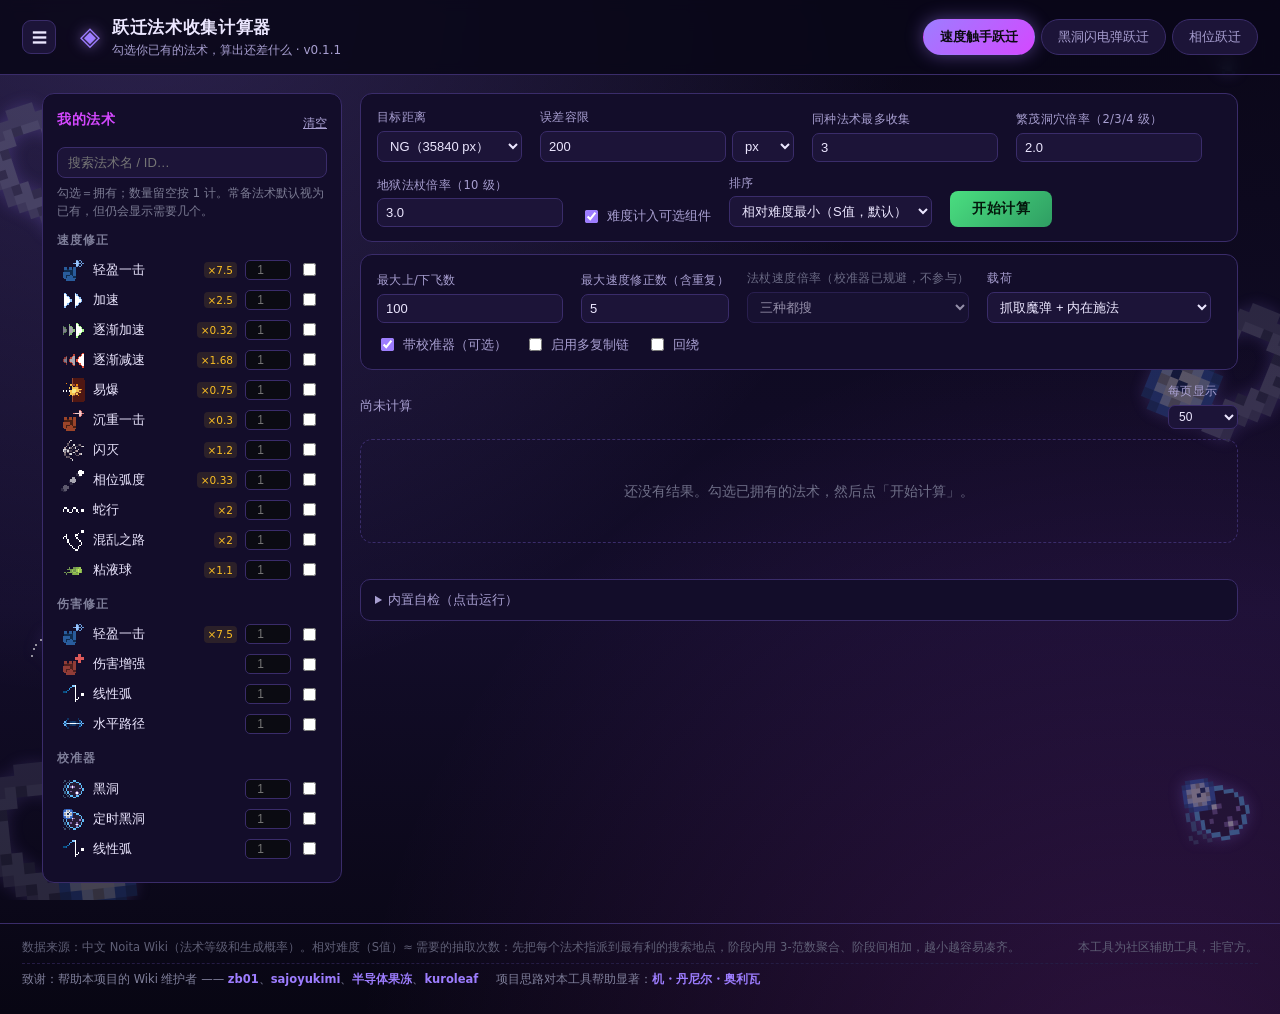
==== commit 5c139be1: "page changed" ====
--- a/index.html
+++ b/index.html
@@ -443,7 +443,7 @@
       <label class="field">
         <span>排序</span>
         <select id="sortMode">
-          <option value="weight">收集难度最小（默认）</option>
+          <option value="weight">相对难度最小（S值，默认）</option>
           <option value="error">误差最小</option>
         </select>
       </label>
@@ -532,7 +532,7 @@
 
 <footer class="foot">
   <div class="foot-main">
-    <span>数据来源：中文 Noita Wiki（法术等级和生成概率）。收集难度：单次概率取倒数后按 3-范数聚合，越小越容易凑齐。</span>
+    <span>数据来源：中文 Noita Wiki（法术等级和生成概率）。相对难度（S值）≈ 需要的抽取次数：先把每个法术指派到最有利的搜索地点，阶段内用 3-范数聚合、阶段间相加，越小越容易凑齐。</span>
     <span>本工具为社区辅助工具，非官方。</span>
   </div>
   <div class="foot-credit">
@@ -3318,8 +3318,17 @@
     // Dn 链：位置约束 = 迭代极限（D10=2 / D4,D3=3 / D2=4）
     DN_POSITIONS: [[2, 3, 4, 10], [2, 3, 4, 10], [2, 3, 4], [2]],
     DN_MAX_CHAINS: 2,     // 最多两条链相加
-    // 权重倍率（可调）
+    // 权重倍率（可调）—— 语义是「该等级法术的获取速率倍率」
     TIER_MULT: { 2: 2.0, 3: 2.0, 4: 2.0, 10: 3.0 },
+    /**
+     * 搜索模式（「去哪刷」）：模式内各等级均匀出现，一次抽取只出一个等级。
+     * 收集难度按「每个法术先指派到对自己最有利的模式 → 阶段内 3-范数 → 阶段间求和」计算。
+     */
+    FARM_MODES: [
+      { key: 'fungal', label: '繁茂', tiers: [2, 3, 4] },
+      { key: 'hell', label: '地狱', tiers: [10] },
+      { key: 'uniform', label: '均匀', tiers: [0, 1, 2, 3, 4, 5, 6, 7, 8, 9, 10] }
+    ],
     // 法杖倍率 → 容量（迅捷之杖 1.25 固定 19 格，多重之杖 1.5 固定 26 格）
     STAFFS: [
       { key: '1', mult: 1, cap: 26, label: '一般法杖 ×1.0', icon: '' },
@@ -3535,37 +3544,45 @@
 
   // ---------------------------------------------------------------- 权重
   var Weights = (function () {
-    var _cache = null, _prob = null;
+    var _cache = null, _prob = null, _tier = null, _mult = null;
 
     /**
      * @param {Array} spells data/spell_weights.json 的 spells 数组
      * @param {object} opt {scheme:'pct'|'raw', mult:{tier:factor}}
+     *
+     * mult(t) 的语义是**该等级法术的获取速率倍率**（「地狱杖出 10 级法术的频率是基准的 3 倍」），
+     * 不是「在固定获取预算里占多少份额」。因此这里是**按速率求和**，不能再除以 Σmult：
+     * 一旦除以 Σmult，把某一级的倍率调高就会稀释其它等级的速率，
+     * 导致「调高倍率反而更难」的荒谬结果（v0.1.1 曾经就是这样，v0.3.4 修正）。
      */
     function build(spells, opt) {
       opt = opt || {};
       var scheme = opt.scheme || 'pct';
       var mult = opt.mult || CFG.TIER_MULT;
-      // 等级出现频率之和（用于把「等级内概率」折算成「每次获取机会的概率」）
-      var multSum = 0;
-      for (var t = 0; t <= 10; t++) multSum += (mult[t] != null ? mult[t] : 1);
-      if (!(multSum > 0)) multSum = 1;
-
-      var map = {}, prob = {};
+
+      var map = {}, prob = {}, tierP = {};
       spells.forEach(function (s) {
-        if (s.status !== 'ok') { map[s.id] = 0; prob[s.id] = 0; return; }
+        if (s.status !== 'ok') { map[s.id] = 0; prob[s.id] = 0; tierP[s.id] = {}; return; }
         var tiers = scheme === 'raw' ? (s.tiers_raw || {}) : (s.tiers_pct || {});
-        var total = 0;
+        var total = 0, wsum = 0, per = {};
         Object.keys(tiers).forEach(function (t) {
           var v = tiers[t];
           if (!(v > 0)) return;
-          total += v * (mult[t] != null ? mult[t] : 1);
+          // pct 以百分比存储 → 除以 100 得到「该等级内命中该法术的概率」
+          var p = scheme === 'raw' ? v : v / 100;
+          var m = mult[t] != null ? mult[t] : 1;
+          per[t] = p;
+          total += p * m;
+          wsum += v * m;
         });
-        map[s.id] = total;
-        // pct 以百分比存储 → 除以 100 得到概率；raw 口径下不做换算
-        prob[s.id] = (scheme === 'raw' ? total : total / 100) / multSum;
+        map[s.id] = wsum;        // 权重（Σ 百分比 × 倍率），与文档 §4 的 W(s) 一致
+        prob[s.id] = total;      // 单次基准抽取的期望命中份数（Σ 倍率 × 等级内概率）
+        tierP[s.id] = per;
       });
       _cache = map;
       _prob = prob;
+      _tier = tierP;
+      _mult = mult;
       return map;
     }
 
@@ -3574,13 +3591,27 @@
       return _cache[id] || 0;
     }
 
-    /** 每次获取机会抽到该法术的概率 */
+    /** 每次「基准抽取」命中该法术的期望份数（= Σ 等级速率倍率 × 该等级概率） */
     function probOf(id) {
       if (!_prob) throw new Error('Weights.build() 未调用');
       return _prob[id] || 0;
     }
 
-    return { build: build, get: get, probOf: probOf };
+    /** 某法术在某等级「等级内命中概率」（0~1） */
+    function tierProb(id, t) {
+      if (!_tier) throw new Error('Weights.build() 未调用');
+      var m = _tier[id];
+      return (m && m[t]) || 0;
+    }
+
+    /** 某等级的获取速率倍率 */
+    function multOf(t) {
+      if (!_mult) throw new Error('Weights.build() 未调用');
+      return _mult[t] != null ? _mult[t] : 1;
+    }
+
+    return { build: build, get: get, probOf: probOf,
+             tierProb: tierProb, multOf: multOf };
   })();
 
   // ---------------------------------------------------------------- 相位
@@ -3636,41 +3667,160 @@
   // ---------------------------------------------------------------- 评分
   var Score = (function () {
     var NO_DATA_COST = 1e6;
-    var NORM_K = 3;          // k-范数阶数（模拟显示 k=3 最贴近真实收集成本）
-
-    /** 单份该法术的期望获取次数 = 1 / 每次机会抽到它的概率 */
+    var NORM_K = 3;          // 阶段内聚合用 3-范数（模拟显示 k=3 最贴近真实收集成本）
+
+    /** 模式效率 E_G = 模式内各等级获取速率倍率的平均 */
+    function modeEff(mode) {
+      var sum = 0;
+      mode.tiers.forEach(function (t) { sum += Weights.multOf(t); });
+      return sum / mode.tiers.length;
+    }
+
+    /** 模式内每次抽取命中该法术的概率 p_G(s)（模式内等级均匀，一次只出一个等级） */
+    function modeProb(id, mode) {
+      var sum = 0;
+      mode.tiers.forEach(function (t) { sum += Weights.tierProb(id, t); });
+      return sum / mode.tiers.length;
+    }
+
+    /** 在某个模式下，每次抽取命中该法术的期望份数 = p_G × E_G */
+    function modeGain(id, mode) {
+      return modeProb(id, mode) * modeEff(mode);
+    }
+
+    /** 对该法术最有利的模式（命中速率最大） */
+    function bestMode(id) {
+      var best = CFG.FARM_MODES[0], bestGain = -1;
+      CFG.FARM_MODES.forEach(function (m) {
+        var g = modeGain(id, m);
+        if (g > bestGain) { bestGain = g; best = m; }
+      });
+      return { mode: best, gain: bestGain };
+    }
+
+    /** 单份该法术的最优获取成本（在最有利模式下需要的抽取次数） */
     function unitCost(id) {
-      var q = Weights.probOf(id);
-      return q > 0 ? 1 / q : NO_DATA_COST;
-    }
+      var b = bestMode(id);
+      return b.gain > 0 ? 1 / b.gain : NO_DATA_COST;
+    }
+
+    function cube(x) { return x * x * x; }
+    function cbrt(x) { return Math.pow(x, 1 / NORM_K); }
 
     /**
-     * 收集难度（越小越好）
-     *   单份成本 c_s = 1 / q_s
-     *   方案成本 S = ( Σ (缺口 × c_s)^3 )^(1/3)
-     * 用 k-范数而非求和：真实收集时间由最稀有的那种主导（优惠券收集问题），
-     * 蒙特卡洛模拟显示 k=3 与真实期望的秩相关 >0.995（见 docs/权重口径评估.md）。
+     * 指派：把每个缺失法术分到某个搜索模式，使「阶段间求和」的 S 最小。
+     *
+     * 初值用「各自最有利的模式」（命中速率最大），再做局部改进：
+     * 反复尝试把某个法术挪到别的模式，只要总 S 下降就接受。
+     *
+     * 为什么不能只用「各自最有利」：一个法术在 A 模式的单价也许略低，
+     * 但 A 阶段已经被更贵的法术主导，把它挪走几乎不减 A，却凭空多出一个 B 阶段。
+     * 极端情况下会出现「倍率调高、最优方案反而更难」的假象（v0.3.6 实测过 hell 5→10 时 S 从 341 涨到 448）。
+     */
+    function assignModes(items) {
+      var modes = CFG.FARM_MODES, G = modes.length, n = items.length;
+      if (!n) return { assign: [], acc: [], stages: [], total: 0 };
+
+      // cost[i][g]：第 i 个法术在第 g 个模式下的单份成本（抽不到则按极大值处理）
+      var cost = [];
+      for (var i = 0; i < n; i++) {
+        cost[i] = [];
+        for (var g = 0; g < G; g++) {
+          var gain = modeGain(items[i].id, modes[g]);
+          cost[i][g] = gain > 0 ? items[i].lack / gain : NO_DATA_COST * items[i].lack;
+        }
+      }
+
+      // 初值：各自最有利
+      var assign = new Array(n), acc = new Array(G);
+      for (g = 0; g < G; g++) acc[g] = 0;
+      for (i = 0; i < n; i++) {
+        var b = 0;
+        for (g = 1; g < G; g++) if (cost[i][g] < cost[i][b]) b = g;
+        assign[i] = b;
+        acc[b] += cube(cost[i][b]);
+      }
+      var total = 0;
+      for (g = 0; g < G; g++) total += cbrt(acc[g]);
+
+      // 局部改进（最速下降，单步只接受最优的那一次移动）
+      for (var iter = 0; iter < 24; iter++) {
+        var bestDelta = -1e-9, bi = -1, bg = -1;
+        for (i = 0; i < n; i++) {
+          var from = assign[i];
+          for (g = 0; g < G; g++) {
+            if (g === from) continue;
+            var a1 = acc[from] - cube(cost[i][from]);
+            var a2 = acc[g] + cube(cost[i][g]);
+            if (a1 < 0) a1 = 0;
+            var nt = total - cbrt(acc[from]) - cbrt(acc[g]) + cbrt(a1) + cbrt(a2);
+            if (nt - total < bestDelta) { bestDelta = nt - total; bi = i; bg = g; }
+          }
+        }
+        if (bi < 0) break;
+        acc[assign[bi]] -= cube(cost[bi][assign[bi]]);
+        assign[bi] = bg;
+        acc[bg] += cube(cost[bi][bg]);
+        total += bestDelta;
+      }
+
+      var stages = [];
+      for (g = 0; g < G; g++) stages[g] = cbrt(acc[g]);
+      return { assign: assign, cost: cost, acc: acc, stages: stages, total: total };
+    }
+
+    /**
+     * 相对难度（S 值，越小越好）
+     *
+     *   1) 指派：每个缺失法术归到某个搜索模式（繁茂 2~4 级 / 地狱 10 级 / 均匀 0~10 级），
+     *            目标是让总 S 最小（初值取各自最有利，再局部改进）
+     *   2) 阶段内：S_G = ( Σ_{s∈G} (缺口_s / gain_s)^3 )^(1/3)   ← 3-范数逼近「最慢的那一项」
+     *   3) 阶段间：S = Σ_G S_G                                  ← 不同地点是先后去的，相加
+     *
+     * 为什么不是把各等级直接求和：现实中一次只能待在一个地点。
+     * 早期口径 `q = Σ_t M(t)·pct` 等价于「所有等级同时并行收集」，会把难度低估 4~10 倍，
+     * 且掩盖「该去哪刷」。仿真核对见 docs/4_策略仿真_v0.3.4.md（比值 0.99~1.21，页内秩相关 1.00）。
      */
     function missingCost(need, owned, guar, opt) {
       opt = opt || {};
       var skipOptional = !!opt.ignoreOptional;
-      var acc = 0, missingKinds = 0, missingPieces = 0, detail = [];
+      var modes = CFG.FARM_MODES;
+
+      // ---- 1) 收集缺口
+      var items = [], missingKinds = 0, missingPieces = 0;
       Object.keys(need).forEach(function (id) {
         if (skipOptional && CFG.OPTIONAL_IDS[id]) return;
         var n = need[id];
         var o = (guar && guar[id]) ? n : (owned[id] || 0);
         var lack = Math.max(0, n - o);
-        if (lack > 0) {
-          var c = unitCost(id) * lack;
-          acc += Math.pow(c, NORM_K);
-          missingKinds += 1;
-          missingPieces += lack;
-          detail.push({ id: id, need: n, owned: o, lack: lack, cost: c });
-        }
+        if (lack <= 0) return;
+        items.push({ id: id, lack: lack, need: n, owned: o });
+        missingKinds += 1;
+        missingPieces += lack;
       });
-      var total = acc > 0 ? Math.pow(acc, 1 / NORM_K) : 0;
+
+      var plan = assignModes(items);
+      var detail = [], groups = [], acc = {};
+      items.forEach(function (it, i) {
+        var g = plan.assign[i];
+        var m = modes[g];
+        var c = plan.cost[i][g];
+        detail.push({ id: it.id, need: it.need, owned: it.owned, lack: it.lack,
+                      cost: c, mode: m.key, modeLabel: m.label });
+        (acc[m.key] = acc[m.key] || []).push(c);
+      });
+
+      // ---- 2) 阶段内 3-范数 + 3) 阶段间求和
+      modes.forEach(function (m, g) {
+        if (!acc[m.key]) return;
+        groups.push({ key: m.key, label: m.label, cost: plan.stages[g],
+                      pieces: acc[m.key].length });
+      });
+      groups.sort(function (a, b) { return b.cost - a.cost; });
       detail.sort(function (a, b) { return b.cost - a.cost; });
-      return { sum: total, kinds: missingKinds, pieces: missingPieces, detail: detail };
+
+      return { sum: plan.total, kinds: missingKinds, pieces: missingPieces,
+               detail: detail, groups: groups };
     }
 
     /** 并列时的次级排序：误差 → 缺失种类数 → 总份数 */
@@ -3680,7 +3830,7 @@
       return a.score.pieces - b.score.pieces;
     }
 
-    /** 默认排序：收集难度升序（越小越容易凑齐），并列时按 tieBreak */
+    /** 默认排序：相对难度升序（越小越容易凑齐），并列时按 tieBreak */
     function byWeight(a, b) {
       if (a.score.sum !== b.score.sum) return a.score.sum - b.score.sum;
       return tieBreak(a, b);
@@ -3690,6 +3840,7 @@
     function byError(a, b) { return tieBreak(a, b); }
 
     return { missingCost: missingCost, missingWeight: missingCost, unitCost: unitCost,
+             modeEff: modeEff, modeProb: modeProb, modeGain: modeGain, bestMode: bestMode,
              tieBreak: tieBreak, byWeight: byWeight, byError: byError };
   })();
 
@@ -4728,7 +4879,7 @@
     state.pageIdx = 0;
     $('#resultStat').textContent = sols.length
       ? ('共 ' + sols.length + ' 个可行方案 · 用时 ' + ms + ' ms · 按' +
-         ($('#sortMode').value === 'error' ? '误差' : '收集难度（预计获取次数，越小越易凑）') + '排序')
+         ($('#sortMode').value === 'error' ? '误差' : '相对难度（S值，越小越易凑）') + '排序')
       : ('没有可行方案（用时 ' + ms + ' ms）· 可尝试放宽误差容限或调整上限');
     renderResults();
   }
@@ -4769,7 +4920,15 @@
         (lo >= 0 ? '+' : '−') + Math.abs(lo) + ' ~ ' + (hi >= 0 ? '+' : '−') + Math.abs(hi) + ' px', ''));
     }
 
-    head.appendChild(metric('收集难度', fmtInt(Math.round(sol.score.sum)) + ' 次', ''));
+    var stageTip = (sol.score.groups || []).map(function (g) {
+      return g.label + ' ' + g.cost.toFixed(1);
+    }).join(' + ');
+    head.appendChild(metric('相对难度', fmtFixed(sol.score.sum, 1) + '（S值）', '',
+      'S值 ≈ 需要的抽取次数（相对指标，越小越容易凑齐）。\n' +
+      '仿真核对：真实搜索次数约为 S 值的 1.1~1.3 倍（9 个配方，波动 ±6%）。\n' +
+      '算法：① 每个缺失法术先指派到「自己最有利」的搜索模式（繁茂 2~4 级 / 地狱 10 级 / 均匀 0~10 级）；\n' +
+      '② 阶段内用 3-范数聚合（由最难凑的那一项主导）；③ 阶段间相加（不同地点是先后去的）。\n' +
+      (stageTip ? '本例：' + stageTip + '。' : '')));
     head.appendChild(metric('缺失', sol.score.kinds + ' 种 / ' + sol.score.pieces + ' 个', ''));
     head.appendChild(metric('槽位', sol.slots + ' / ' + (sol.staffCap || 26) + ' 格', ''));
 
@@ -4837,11 +4996,19 @@
     return String(n).replace(/\B(?=(\d{3})+(?!\d))/g, ',');
   }
 
-  function metric(label, val, cls) {
+  /** 保留 digits 位小数，并给整数部分加千分位（如 1,234.5） */
+  function fmtFixed(n, digits) {
+    var parts = (Number(n) || 0).toFixed(digits == null ? 1 : digits).split('.');
+    parts[0] = parts[0].replace(/\B(?=(\d{3})+(?!\d))/g, ',');
+    return parts.join('.');
+  }
+
+  function metric(label, val, cls, tip) {
     var d = el('div', 'metric' + (cls || ''));
     d.appendChild(document.createTextNode(label + ' '));
     var b = el('b', null, val);
     d.appendChild(b);
+    if (tip) d.title = tip;
     return d;
   }
 
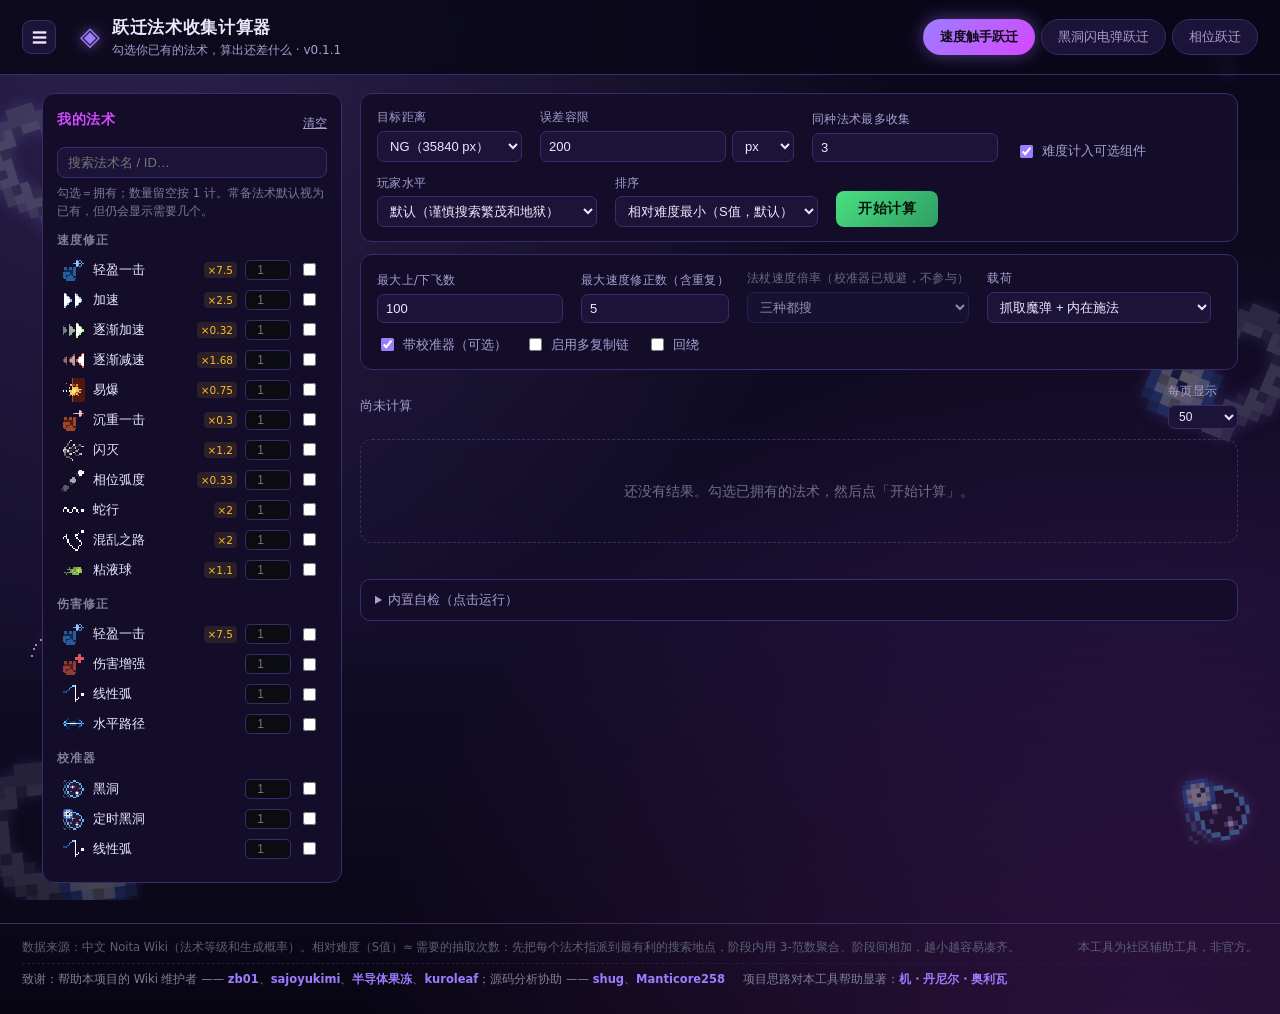
==== commit 1604f228: "feat: 收集难度改用时间代价模型（v0.2.2） 难度单位从「抽取次数」换成「走过 1 个区块（chunk，512×512 px）空隙地形的时间」， 并把三个刷点（圣山 / 繁茂 / 地狱）的产出" ====
--- a/index.html
+++ b/index.html
@@ -337,6 +337,45 @@
   .row-label { flex: none; padding-top: 0; white-space: normal; }
 }
 
+/* ---------- 最佳策略徽章 + 弹窗 ---------- */
+.plan-chip {
+  display: inline-flex; align-items: center; gap: 7px;
+  font: inherit; font-size: 12.5px; line-height: 1.4;
+  padding: 2px 9px 2px 11px; border-radius: 999px;
+  border: 1px solid var(--line); background: rgba(157, 125, 255, .08);
+  color: var(--dim); cursor: pointer;
+}
+.plan-chip b { color: var(--accent); font-weight: 600; }
+.plan-chip:hover { border-color: var(--accent); color: var(--txt); }
+.plan-q {
+  width: 15px; height: 15px; border-radius: 50%;
+  border: 1px solid var(--line2);
+  display: inline-flex; align-items: center; justify-content: center;
+  font-size: 10px; line-height: 1; color: var(--dim);
+}
+.plan-chip:hover .plan-q { border-color: var(--accent); color: var(--accent); }
+.modal-mask {
+  position: fixed; inset: 0; background: rgba(6, 4, 16, .72);
+  display: flex; align-items: center; justify-content: center; z-index: 999; padding: 16px;
+}
+.modal-box {
+  max-width: 560px; width: 100%; max-height: 80vh; overflow: auto;
+  background: var(--card); border: 1px solid var(--line2); border-radius: 12px;
+  padding: 18px 20px; box-shadow: 0 20px 60px rgba(0, 0, 0, .6);
+}
+.modal-title { font-size: 15px; font-weight: 700; color: var(--accent2); margin-bottom: 10px; }
+.modal-body { font-size: 12.5px; color: var(--dim); line-height: 1.7; }
+.modal-body b { color: var(--txt); }
+.modal-row { margin: 4px 0; }
+.modal-row.best { color: var(--ok); }
+.modal-sub { margin-top: 14px; padding-top: 10px; border-top: 1px solid var(--line); color: var(--txt); }
+.modal-close {
+  margin-top: 16px; padding: 6px 14px; border-radius: 8px; border: 1px solid var(--line2);
+  background: var(--card2); color: var(--txt); cursor: pointer; font: inherit;
+}
+.modal-close:hover { border-color: var(--accent); }
+.modal-note { margin: 6px 0 8px; font-size: 11.5px; color: #8a80b5; line-height: 1.6; }
+
 </style>
 </head>
 <body>
@@ -431,15 +470,14 @@
         <span>同种法术最多收集</span>
         <input type="number" id="maxPerSpell" value="3" min="1" step="1">
       </label>
-      <label class="field">
-        <span>繁茂洞穴倍率（2/3/4 级）</span>
-        <input type="number" id="multFungal" value="2.0" min="0" step="0.1">
+      <label class="chk" title="取消勾选后，校准器 / 零时 / 载荷等可选组件不计入收集难度"><input type="checkbox" id="countOptional" checked> 难度计入可选组件</label>
+      <label class="field" title="只影响「被怪打断的代价」和「地狱要不要整轮扫」：地形系数（空隙 1 / 混合 2 / 固体 4）是客观量，不随熟练度变">
+        <span>玩家水平</span>
+        <select id="playerMode">
+          <option value="default" selected>默认（谨慎搜索繁茂和地狱）</option>
+          <option value="expert">熟练（已经掌握繁茂地狱地形）</option>
+        </select>
       </label>
-      <label class="field">
-        <span>地狱法杖倍率（10 级）</span>
-        <input type="number" id="multHell" value="3.0" min="0" step="0.1">
-      </label>
-      <label class="chk" title="取消勾选后，校准器 / 零时 / 载荷等可选组件不计入收集难度"><input type="checkbox" id="countOptional" checked> 难度计入可选组件</label>
       <label class="field">
         <span>排序</span>
         <select id="sortMode">
@@ -492,6 +530,7 @@
         </select>
       </label>
       <label class="chk" title="黑洞必须飞出加载区（≥ 2048 px）才能让闪电弹不撞墙"><input type="checkbox" id="bfBhFar" checked> 黑洞远离加载区（≥2048 px）</label>
+      <label class="chk" title="闪电弹存在时间过长会因重力严重下垂。开启后只保留时间修正 ≤ +75f 的配置（最多一个蓝表）"><input type="checkbox" id="bfLimitSag" checked> 限制闪电弹下垂（时间修正 ≤ +75f）</label>
     </div>
 
     <div class="page-params" id="pp-phase" hidden>
@@ -536,7 +575,7 @@
     <span>本工具为社区辅助工具，非官方。</span>
   </div>
   <div class="foot-credit">
-    <span>致谢：帮助本项目的 Wiki 维护者 —— <b>zb01</b>、<b>sajoyukimi</b>、<b>半导体果冻</b>、<b>kuroleaf</b></span>
+    <span>致谢：帮助本项目的 Wiki 维护者 —— <b>zb01</b>、<b>sajoyukimi</b>、<b>半导体果冻</b>、<b>kuroleaf</b>；源码分析协助 —— <b>shug</b>、<b>Manticore258</b></span>
     <span id="pageCredit" hidden></span>
   </div>
 </footer>
@@ -3318,17 +3357,58 @@
     // Dn 链：位置约束 = 迭代极限（D10=2 / D4,D3=3 / D2=4）
     DN_POSITIONS: [[2, 3, 4, 10], [2, 3, 4, 10], [2, 3, 4], [2]],
     DN_MAX_CHAINS: 2,     // 最多两条链相加
-    // 权重倍率（可调）—— 语义是「该等级法术的获取速率倍率」
-    TIER_MULT: { 2: 2.0, 3: 2.0, 4: 2.0, 10: 3.0 },
+    /**
+     * 地狱的搜索面积（chunk）。两种模式产出一样（62.5 张/轮），区别只在「要走多少路」：
+     *   默认 = 2 chunk 宽 × 43 高，扫整轮循环 = 86 chunk 混合
+     *   熟练 = 10 chunk 混合（密集区随机分布在地狱两侧，即使知道大概位置也搜不准）
+     *          + 14 chunk 空隙（7000 px，两侧来回穿行）
+     * 重刷成本 43 两种模式都不变（用户 2026-10-31：补货难度不变）。
+     */
+    HELL_CHUNKS: { default: 86, expert: 10 },
+    HELL_TRAVERSE: { default: 0, expert: 14 },   // 两侧穿行 7000 px ≈ 14 chunk 空隙
+    HELL_CHUNK_COST: 2 * 2.0,     // 搜 1 chunk 法术 = 跑 2 chunk × 混合地形 2.0
+    HELL_REFILL: 43,              // 走 22000 px 空隙重刷一轮
     /**
      * 搜索模式（「去哪刷」）：模式内各等级均匀出现，一次抽取只出一个等级。
      * 收集难度按「每个法术先指派到对自己最有利的模式 → 阶段内 3-范数 → 阶段间求和」计算。
      */
-    FARM_MODES: [
-      { key: 'fungal', label: '繁茂', tiers: [2, 3, 4] },
-      { key: 'hell', label: '地狱', tiers: [10] },
-      { key: 'uniform', label: '均匀', tiers: [0, 1, 2, 3, 4, 5, 6, 7, 8, 9, 10] }
+    /**
+     * 三个刷点（口径 v7.2）：cost = 走一轮的时间；needsWorld = 要跨平行世界才有库存。
+     *
+     * ⚠️ 主世界 7 座圣山按用户设定「已搜完」，所以**第一轮就要跨平行世界**——
+     *    换世界成本不是「第二轮起才付」，而是每次开新世界都付（见 WORLD_RESET）。
+     *    一次跨世界会把圣山和繁茂一起补满（同一趟平行世界）。
+     */
+    ZONES: [
+      { key: 'holy',  label: '圣山', cost: 76.7,  needsWorld: true },
+      { key: 'fungi', label: '繁茂', cost: 685.7, needsWorld: true },
+      { key: 'hell',  label: '地狱', cost: 387.0, needsWorld: false }
     ],
+    WORLD_RESET: 113.2,          // 跨平行世界：上升 25.6 空隙 + 64.1 空隙 + 5.86×固体4
+    MODE: 'default',             // 'default' 默认 / 'expert' 熟练玩家
+    // 繁茂单轮成本 = 42 chunk × 4（搜法杖）× 混合 2.0 × 危险惩罚 + 入场 13.67
+    FUNGI_BASE: 42 * 4 * 2.0,
+    FUNGI_ENTRY: 4000 / 512 + 1500 / 512 * 2,
+    DANGER_FUNGI: { default: 2.0, expert: 1.5 },
+    /**
+     * 切换玩家水平。只影响繁茂的危险惩罚（默认 2.0 / 熟练 1.5），
+     * 因为「地形系数」是客观的，只有「被怪打断的频率」随熟练度变。
+     */
+    setMode: function (mode) {
+      if (!(mode in CFG.DANGER_FUNGI)) mode = 'default';
+      CFG.MODE = mode;
+      CFG.ZONES.forEach(function (z) {
+        if (z.key === 'fungi') {
+          z.cost = CFG.FUNGI_BASE * CFG.DANGER_FUNGI[mode] + CFG.FUNGI_ENTRY;
+        } else if (z.key === 'hell') {
+          z.cost = CFG.HELL_CHUNKS[mode] * CFG.HELL_CHUNK_COST
+                 + CFG.HELL_TRAVERSE[mode] * 1.0      // 空隙地形系数 1.0
+                 + CFG.HELL_REFILL;
+        }
+      });
+      return CFG.MODE;
+    },
+
     // 法杖倍率 → 容量（迅捷之杖 1.25 固定 19 格，多重之杖 1.5 固定 26 格）
     STAFFS: [
       { key: '1', mult: 1, cap: 26, label: '一般法杖 ×1.0', icon: '' },
@@ -3369,6 +3449,8 @@
     ],
     // 黑洞必须飞出加载区（4 个区块 = 2048 px），否则闪电弹会撞墙
     BH_MIN_DIST: 2048,
+    // 闪电弹存在时间修正上限：超过 +75f 会因重力严重下垂（+75 = 一个蓝表）
+    LT_MAX_TIME_UP: 75,
     /**
      * 显示名覆盖：Wiki 官方名不太常用时改用社区更热门的叫法。
      * 未列出的法术仍用 name_official（缺省退回 Wiki 页面名）。
@@ -3406,6 +3488,8 @@
     ROLE_ORDER: ['speed', 'damage', 'calibrator', 'carrier', 'limit', 'time',
                  'payload', 'trigger', 'dn', 'copy', 'aux']
   };
+  // 用同一套公式归一化繁茂成本（避免手写常数与公式差最后几位）
+  CFG.setMode('default');
 
   // ---------------------------------------------------------------- Dn 链
   var DN = (function () {
@@ -3544,57 +3628,44 @@
 
   // ---------------------------------------------------------------- 权重
   var Weights = (function () {
-    var _cache = null, _prob = null, _tier = null, _mult = null;
+    var _cache = null, _tier = null;
 
     /**
      * @param {Array} spells data/spell_weights.json 的 spells 数组
-     * @param {object} opt {scheme:'pct'|'raw', mult:{tier:factor}}
+     * @param {object} opt {scheme:'pct'|'raw'}
      *
-     * mult(t) 的语义是**该等级法术的获取速率倍率**（「地狱杖出 10 级法术的频率是基准的 3 倍」），
-     * 不是「在固定获取预算里占多少份额」。因此这里是**按速率求和**，不能再除以 Σmult：
-     * 一旦除以 Σmult，把某一级的倍率调高就会稀释其它等级的速率，
-     * 导致「调高倍率反而更难」的荒谬结果（v0.1.1 曾经就是这样，v0.3.4 修正）。
+     * 注：v0.2.2 起**不再有「等级倍率」**。旧版的「繁茂 2/3/4 级 ×2.0、地狱 10 级 ×3.0」
+     * 是 v3 口径的经验补偿，用来把「模式内等级均匀」的偏差拉回来；v7.2 改成按精确等级
+     * 算真实命中率之后，这两个倍率既不参与 S 值也不参与策略建议，是死参数，已删除
+     * （见 docs/权重口径评估.md §15）。
      */
     function build(spells, opt) {
       opt = opt || {};
       var scheme = opt.scheme || 'pct';
-      var mult = opt.mult || CFG.TIER_MULT;
-
-      var map = {}, prob = {}, tierP = {};
+
+      var map = {}, tierP = {};
       spells.forEach(function (s) {
-        if (s.status !== 'ok') { map[s.id] = 0; prob[s.id] = 0; tierP[s.id] = {}; return; }
+        if (s.status !== 'ok') { map[s.id] = 0; tierP[s.id] = {}; return; }
         var tiers = scheme === 'raw' ? (s.tiers_raw || {}) : (s.tiers_pct || {});
-        var total = 0, wsum = 0, per = {};
+        var wsum = 0, per = {};
         Object.keys(tiers).forEach(function (t) {
           var v = tiers[t];
           if (!(v > 0)) return;
           // pct 以百分比存储 → 除以 100 得到「该等级内命中该法术的概率」
-          var p = scheme === 'raw' ? v : v / 100;
-          var m = mult[t] != null ? mult[t] : 1;
-          per[t] = p;
-          total += p * m;
-          wsum += v * m;
+          per[t] = scheme === 'raw' ? v : v / 100;
+          wsum += v;
         });
-        map[s.id] = wsum;        // 权重（Σ 百分比 × 倍率），与文档 §4 的 W(s) 一致
-        prob[s.id] = total;      // 单次基准抽取的期望命中份数（Σ 倍率 × 等级内概率）
+        map[s.id] = wsum;        // 权重 = Σ 各等级百分比（不再乘倍率）
         tierP[s.id] = per;
       });
       _cache = map;
-      _prob = prob;
       _tier = tierP;
-      _mult = mult;
       return map;
     }
 
     function get(id) {
       if (!_cache) throw new Error('Weights.build() 未调用');
       return _cache[id] || 0;
-    }
-
-    /** 每次「基准抽取」命中该法术的期望份数（= Σ 等级速率倍率 × 该等级概率） */
-    function probOf(id) {
-      if (!_prob) throw new Error('Weights.build() 未调用');
-      return _prob[id] || 0;
     }
 
     /** 某法术在某等级「等级内命中概率」（0~1） */
@@ -3604,14 +3675,7 @@
       return (m && m[t]) || 0;
     }
 
-    /** 某等级的获取速率倍率 */
-    function multOf(t) {
-      if (!_mult) throw new Error('Weights.build() 未调用');
-      return _mult[t] != null ? _mult[t] : 1;
-    }
-
-    return { build: build, get: get, probOf: probOf,
-             tierProb: tierProb, multOf: multOf };
+    return { build: build, get: get, tierProb: tierProb };
   })();
 
   // ---------------------------------------------------------------- 相位
@@ -3665,126 +3729,155 @@
   })();
 
   // ---------------------------------------------------------------- 评分
+  /* ==========================================================================
+   * Score —— 收集难度（口径 v7.2，docs/权重口径评估.md §11~§12）
+   *
+   * 单位：1 = 直线穿过 1 个 chunk（512 px）空隙地形的时间。
+   *
+   *   1) 每个缺失法术在三个区域各有「走一轮能拿到几份」Y_z(s)（见 Plan.yields）
+   *   2) 单份成本 = 缺口 / Y_z(s)，单位「轮」
+   *   3) 指派：让总耗时最小（初值各自最有利 + 最速下降）
+   *   4) 区域聚合：k_z = ( Σ cost³ )^(1/3) 轮（同一区域是「一起刷」的，由最难凑的项主导）
+   *      time_z = k_z × 单轮耗时 + max(0, k_z − 1) × 换世界成本
+   *   5) 总难度 S = Σ_z time_z
+   *
+   * 为什么换世界要单独加：圣山/繁茂 刷完一轮库存就空了，第二轮起要跨平行世界（113.2）；
+   * 地狱可以原地重刷（重刷成本已摊进单轮），所以没有这一项。
+   * ========================================================================== */
   var Score = (function () {
-    var NO_DATA_COST = 1e6;
-    var NORM_K = 3;          // 阶段内聚合用 3-范数（模拟显示 k=3 最贴近真实收集成本）
-
-    /** 模式效率 E_G = 模式内各等级获取速率倍率的平均 */
-    function modeEff(mode) {
-      var sum = 0;
-      mode.tiers.forEach(function (t) { sum += Weights.multOf(t); });
-      return sum / mode.tiers.length;
-    }
-
-    /** 模式内每次抽取命中该法术的概率 p_G(s)（模式内等级均匀，一次只出一个等级） */
-    function modeProb(id, mode) {
-      var sum = 0;
-      mode.tiers.forEach(function (t) { sum += Weights.tierProb(id, t); });
-      return sum / mode.tiers.length;
-    }
-
-    /** 在某个模式下，每次抽取命中该法术的期望份数 = p_G × E_G */
-    function modeGain(id, mode) {
-      return modeProb(id, mode) * modeEff(mode);
-    }
-
-    /** 对该法术最有利的模式（命中速率最大） */
-    function bestMode(id) {
-      var best = CFG.FARM_MODES[0], bestGain = -1;
-      CFG.FARM_MODES.forEach(function (m) {
-        var g = modeGain(id, m);
-        if (g > bestGain) { bestGain = g; best = m; }
-      });
-      return { mode: best, gain: bestGain };
-    }
-
-    /** 单份该法术的最优获取成本（在最有利模式下需要的抽取次数） */
-    function unitCost(id) {
-      var b = bestMode(id);
-      return b.gain > 0 ? 1 / b.gain : NO_DATA_COST;
-    }
+    var NO_DATA = 1e6;
+    var NORM_K = 3;
 
     function cube(x) { return x * x * x; }
     function cbrt(x) { return Math.pow(x, 1 / NORM_K); }
 
     /**
-     * 指派：把每个缺失法术分到某个搜索模式，使「阶段间求和」的 S 最小。
+     * 各区域走 ks[g] 轮的总时间。
      *
-     * 初值用「各自最有利的模式」（命中速率最大），再做局部改进：
-     * 反复尝试把某个法术挪到别的模式，只要总 S 下降就接受。
-     *
-     * 为什么不能只用「各自最有利」：一个法术在 A 模式的单价也许略低，
-     * 但 A 阶段已经被更贵的法术主导，把它挪走几乎不减 A，却凭空多出一个 B 阶段。
-     * 极端情况下会出现「倍率调高、最优方案反而更难」的假象（v0.3.6 实测过 hell 5→10 时 S 从 341 涨到 448）。
+     * ⚠️ 换世界成本是**共享**的：主世界 7 座圣山已搜完，所以第一次进圣山/繁茂就要跨一次
+     * 平行世界；一趟平行世界同时补满圣山（6 座）和繁茂（53 chunk），
+     * 所以「开世界次数 = 需要跨世界的区域里轮数最多的那个」，不是各区相加。
      */
-    function assignModes(items) {
-      var modes = CFG.FARM_MODES, G = modes.length, n = items.length;
-      if (!n) return { assign: [], acc: [], stages: [], total: 0 };
-
-      // cost[i][g]：第 i 个法术在第 g 个模式下的单份成本（抽不到则按极大值处理）
-      var cost = [];
-      for (var i = 0; i < n; i++) {
-        cost[i] = [];
-        for (var g = 0; g < G; g++) {
-          var gain = modeGain(items[i].id, modes[g]);
-          cost[i][g] = gain > 0 ? items[i].lack / gain : NO_DATA_COST * items[i].lack;
+    function zoneTimes(ks) {
+      var Z = CFG.ZONES, total = 0, hops = 0, worldK = 0;
+      for (var g = 0; g < Z.length; g++) {
+        var k = ks[g] || 0;
+        total += k * Z[g].cost;
+        if (Z[g].needsWorld) {
+          if (k > hops) hops = k;
+          worldK += k;
         }
       }
-
-      // 初值：各自最有利
-      var assign = new Array(n), acc = new Array(G);
-      for (g = 0; g < G; g++) acc[g] = 0;
-      for (i = 0; i < n; i++) {
+      return { total: total + hops * CFG.WORLD_RESET, hops: hops, worldK: worldK };
+    }
+
+    /** 单个区域的时间份额（换世界成本按轮数比例摊给需要跨世界的区域） */
+    function stageSplit(ks) {
+      var Z = CFG.ZONES;
+      var info = zoneTimes(ks);
+      var hopCost = info.hops * CFG.WORLD_RESET;
+      return Z.map(function (z, g) {
+        var k = ks[g] || 0;
+        var share = (z.needsWorld && info.worldK > 0) ? hopCost * k / info.worldK : 0;
+        return { rounds: k, time: k * z.cost + share };
+      });
+    }
+
+    /** 该区域「第一轮」的有效成本：需要跨世界的刷点要连换世界一起付（主世界圣山已搜完） */
+    function firstRoundCost(z) {
+      return z.cost + (z.needsWorld ? CFG.WORLD_RESET : 0);
+    }
+
+    /** 单份该法术的耗时（在最优区域） */
+    function unitCost(id) {
+      var y = Plan.yields(id), best = NO_DATA;
+      CFG.ZONES.forEach(function (z) {
+        if (y[z.key] > 0) best = Math.min(best, firstRoundCost(z) / y[z.key]);
+      });
+      return best;
+    }
+
+    /** 某个法术最有利的区域 */
+    function bestZone(id) {
+      var y = Plan.yields(id), best = null, bestRate = -1;
+      CFG.ZONES.forEach(function (z) {
+        var rate = y[z.key] > 0 ? y[z.key] / firstRoundCost(z) : 0;
+        if (rate > bestRate) { bestRate = rate; best = z; }
+      });
+      return { zone: best, rate: bestRate };
+    }
+
+    /**
+     * 指派：把每个缺失法术分到某个区域，使「区域时间求和」最小。
+     * 初值取各自最有利，再做最速下降（单步只接受最优的那一次移动）。
+     */
+    function assignZones(items) {
+      var Z = CFG.ZONES, G = Z.length, n = items.length;
+      if (!n) return { assign: [], cost: [], stages: [], total: 0 };
+
+      var cost = [], acc = [], assign = [];
+      for (var g = 0; g < G; g++) acc[g] = 0;
+
+      for (var i = 0; i < n; i++) {
+        var y = Plan.yields(items[i].id);
+        cost[i] = [];
         var b = 0;
-        for (g = 1; g < G; g++) if (cost[i][g] < cost[i][b]) b = g;
+        for (g = 0; g < G; g++) {
+          var yz = y[Z[g].key];
+          cost[i][g] = yz > 0 ? items[i].lack / yz : NO_DATA * items[i].lack;
+          if (cost[i][g] < cost[i][b]) b = g;
+        }
         assign[i] = b;
         acc[b] += cube(cost[i][b]);
       }
-      var total = 0;
-      for (g = 0; g < G; g++) total += cbrt(acc[g]);
-
-      // 局部改进（最速下降，单步只接受最优的那一次移动）
+
+      function ksOf(a) {
+        var ks = [];
+        for (var g2 = 0; g2 < G; g2++) ks[g2] = cbrt(a[g2]);
+        return ks;
+      }
+      var cur = zoneTimes(ksOf(acc));
+
       for (var iter = 0; iter < 24; iter++) {
-        var bestDelta = -1e-9, bi = -1, bg = -1;
+        var bestDelta = -1e-9, bi = -1, bg = -1, bestKs = null, bestTotal = cur.total;
         for (i = 0; i < n; i++) {
           var from = assign[i];
           for (g = 0; g < G; g++) {
             if (g === from) continue;
-            var a1 = acc[from] - cube(cost[i][from]);
+            var a1 = acc[from] - cube(cost[i][from]); if (a1 < 0) a1 = 0;
             var a2 = acc[g] + cube(cost[i][g]);
-            if (a1 < 0) a1 = 0;
-            var nt = total - cbrt(acc[from]) - cbrt(acc[g]) + cbrt(a1) + cbrt(a2);
-            if (nt - total < bestDelta) { bestDelta = nt - total; bi = i; bg = g; }
+            var save1 = acc[from], save2 = acc[g];
+            acc[from] = a1; acc[g] = a2;
+            var ks2 = ksOf(acc), ev = zoneTimes(ks2);
+            acc[from] = save1; acc[g] = save2;
+            if (ev.total - cur.total < bestDelta) {
+              bestDelta = ev.total - cur.total; bi = i; bg = g;
+              bestKs = ks2; bestTotal = ev.total;
+            }
           }
         }
         if (bi < 0) break;
         acc[assign[bi]] -= cube(cost[bi][assign[bi]]);
         assign[bi] = bg;
         acc[bg] += cube(cost[bi][bg]);
-        total += bestDelta;
+        cur = { total: bestTotal, ks: bestKs };
       }
 
-      var stages = [];
-      for (g = 0; g < G; g++) stages[g] = cbrt(acc[g]);
-      return { assign: assign, cost: cost, acc: acc, stages: stages, total: total };
+      var ks = ksOf(acc);
+      var split = stageSplit(ks);
+      var stages = split.map(function (x) { return x.time; });
+      var rounds = split.map(function (x) { return x.rounds; });
+      return { assign: assign, cost: cost, stages: stages, rounds: rounds,
+               total: zoneTimes(ks).total, hops: zoneTimes(ks).hops };
     }
 
     /**
-     * 相对难度（S 值，越小越好）
-     *
-     *   1) 指派：每个缺失法术归到某个搜索模式（繁茂 2~4 级 / 地狱 10 级 / 均匀 0~10 级），
-     *            目标是让总 S 最小（初值取各自最有利，再局部改进）
-     *   2) 阶段内：S_G = ( Σ_{s∈G} (缺口_s / gain_s)^3 )^(1/3)   ← 3-范数逼近「最慢的那一项」
-     *   3) 阶段间：S = Σ_G S_G                                  ← 不同地点是先后去的，相加
-     *
-     * 为什么不是把各等级直接求和：现实中一次只能待在一个地点。
-     * 早期口径 `q = Σ_t M(t)·pct` 等价于「所有等级同时并行收集」，会把难度低估 4~10 倍，
-     * 且掩盖「该去哪刷」。仿真核对见 docs/4_策略仿真_v0.3.4.md（比值 0.99~1.21，页内秩相关 1.00）。
+     * 相对难度（S 值，单位「走过 1 个区块的时间」，越小越容易凑）
      */
     function missingCost(need, owned, guar, opt) {
       opt = opt || {};
       var skipOptional = !!opt.ignoreOptional;
-      var modes = CFG.FARM_MODES;
+      var Z = CFG.ZONES;
 
       // ---- 1) 收集缺口
       var items = [], missingKinds = 0, missingPieces = 0;
@@ -3799,22 +3892,24 @@
         missingPieces += lack;
       });
 
-      var plan = assignModes(items);
+      var plan = assignZones(items);
       var detail = [], groups = [], acc = {};
       items.forEach(function (it, i) {
         var g = plan.assign[i];
-        var m = modes[g];
+        var z = Z[g];
         var c = plan.cost[i][g];
         detail.push({ id: it.id, need: it.need, owned: it.owned, lack: it.lack,
-                      cost: c, mode: m.key, modeLabel: m.label });
-        (acc[m.key] = acc[m.key] || []).push(c);
+                      cost: c, zone: z.key, zoneLabel: z.label });
+        (acc[z.key] = acc[z.key] || []).push(c);
       });
 
-      // ---- 2) 阶段内 3-范数 + 3) 阶段间求和
-      modes.forEach(function (m, g) {
-        if (!acc[m.key]) return;
-        groups.push({ key: m.key, label: m.label, cost: plan.stages[g],
-                      pieces: acc[m.key].length });
+      Z.forEach(function (z, g) {
+        var cs = acc[z.key];
+        if (!cs) return;
+        var cubeSum = 0;
+        cs.forEach(function (c) { cubeSum += cube(c); });
+        groups.push({ key: z.key, label: z.label, cost: plan.stages[g],
+                      rounds: plan.rounds[g], pieces: cs.length });
       });
       groups.sort(function (a, b) { return b.cost - a.cost; });
       detail.sort(function (a, b) { return b.cost - a.cost; });
@@ -3830,7 +3925,7 @@
       return a.score.pieces - b.score.pieces;
     }
 
-    /** 默认排序：相对难度升序（越小越容易凑齐），并列时按 tieBreak */
+    /** 默认排序：相对难度升序，并列时按 tieBreak */
     function byWeight(a, b) {
       if (a.score.sum !== b.score.sum) return a.score.sum - b.score.sum;
       return tieBreak(a, b);
@@ -3840,7 +3935,9 @@
     function byError(a, b) { return tieBreak(a, b); }
 
     return { missingCost: missingCost, missingWeight: missingCost, unitCost: unitCost,
-             modeEff: modeEff, modeProb: modeProb, modeGain: modeGain, bestMode: bestMode,
+             assignZones: assignZones,
+             bestZone: bestZone, zoneTimes: zoneTimes, stageSplit: stageSplit,
+             firstRoundCost: firstRoundCost,
              tieBreak: tieBreak, byWeight: byWeight, byError: byError };
   })();
 
@@ -4465,6 +4562,9 @@
               var T = car.baseT + 75 * cnt[SPEED.length] +
                       (car.key === 'lt' ? 281 : 280) * cnt[harmIdx] - 42 * cnt[SPEED.length + 2];
               if (T < 1) return;
+              // 闪电弹飞行时间过长会因重力严重下垂 → 只保留时间修正 ≤ +75f（最多一个蓝表）
+              if (car.key === 'lt' && opt.limitLtSag !== false &&
+                  (T - car.baseT) > CFG.LT_MAX_TIME_UP) return;
               var alpha = alphaChain(st, sl, cnt);
               var v0eff = car.v0 * alpha;
               var nGrad = cnt[1];
@@ -4633,6 +4733,173 @@
     return false;
   }
 
+
+  /* ==========================================================================
+   * Plan —— 搜索策略建议（口径 v7.2，docs/权重口径评估.md §12）
+   *
+   * 单位：1 = 直线穿过 1 个 chunk（512 px）空隙地形的时间。
+   * 每个「session」= 把一处地点走一遍：
+   *   圣山一轮  = 6 座（层 0/1/2/2/3/4，每座 50.5% 法术店 / 49.5% 法杖店）+ 1 眼睛房间
+   *   繁茂一轮  = 只搜上块 42 chunk
+   *   地狱一轮  = 86 chunk（2 chunk 宽 × 43 高）
+   *
+   * ⚠️ 主世界 7 座圣山已搜完 → 第一次进圣山/繁茂就要跨一次平行世界（113.2）。
+   *    一趟平行世界同时补满圣山与繁茂，所以「开世界次数」按两者轮数的较大者算（Score.zoneTimes）。
+   *
+   * 四种策略：
+   *   greedy      —— **按法术分配**：每个缺失法术派到「每单位时间出得最多」的刷点，
+   *                  同一刷点内用 3-范数聚合轮数。这是可行方案里的最优解（与 S 值同一套算式）。
+   *   holy_first  —— 硬性优先：圣山能出的一律先在圣山刷，剩下的才轮到繁茂、地狱。
+   *   fungi_first —— 硬性优先：2/3/4 级先交给繁茂，剩下的给圣山、地狱。
+   *   hell_first  —— 硬性优先：10 级先交给地狱，剩下的给圣山、繁茂。
+   * 三种固定顺序都只在「该区域根本出不了这个法术」时才往下传，所以通常劣于 greedy——
+   * 它们的用处是当对照基线，说明「为什么值得按法术分开刷」。
+   * ========================================================================== */
+  var Plan = (function () {
+    var ZONES = ['holy', 'fungi', 'hell'];
+    var ZONE_CN = { holy: '圣山', fungi: '繁茂', hell: '地狱' };
+    var ZONE_EN = { holy: 'holy', fungi: 'fungi', hell: 'hell' };
+
+    // 单轮耗时直接从 CFG.ZONES 取（随玩家模式变化）
+    function sess(z) {
+      var found = null;
+      CFG.ZONES.forEach(function (x) { if (x.key === z) found = x; });
+      return found;
+    }
+
+    // 每轮抽取数
+    var HOLY_SPELL_LEVELS = [0, 1, 2, 2, 3, 4];   // 法术店 max_level
+    var HOLY_WAND_LEVELS  = [0, 0, 1, 1, 2, 3];   // 法杖店 max_level
+    var P_SPELL_SHOP = 51 / 101;
+    var HOLY_CARDS = 10;                          // 法术店 5 摊 × 2 排
+    var HOLY_WAND_CARDS = 5 * 4.5;                // 法杖店 5 根 × 4.5 张
+    var EYE_CARDS = 8, EYE_POOL = 465;
+    var FUNGI_DRAWS = 324;                        // 42 chunk × 7.71 张/chunk
+    var HELL_DRAWS = 62;                          // 86 chunk × 0.73 张/chunk
+
+    // 等级 × 类型的权重和（来自 gun_actions.lua，见 data/parsed/actions_full.json）
+    var TIER_W_ALL = { 0: 44.6, 1: 84.0, 2: 138.8, 3: 131.9, 4: 145.0, 5: 127.9, 6: 84.9, 7: 0.7, 10: 61.2 };
+    var TIER_W_TYPE = {
+      0: { 0: 27.4, 1: 40.7, 2: 66.0, 3: 55.8, 4: 59.8, 5: 48.5, 6: 33.8, 10: 6.9 },
+      1: { 0: 5.6, 1: 9.3, 2: 13.9, 3: 12.2, 4: 12.8, 5: 14.0, 6: 10.1, 10: 7.3 },
+      2: { 0: 3.1, 1: 20.4, 2: 40.7, 3: 46.9, 4: 53.6, 5: 42.7, 6: 24.4, 10: 6.8 },
+      3: { 0: 3.0, 1: 5.3, 2: 6.3, 3: 5.4, 4: 4.2, 5: 3.8, 6: 3.5, 10: 1.0 }
+    };
+    // 51 个法术的类型索引（0 投射物 / 1 静态 / 2 修正 / 3 多重施法 / 4 材料 / 5 其他 / 6 功能 / 7 被动）
+    var TYPE_OF = {
+      LIGHT_SHOT: 2, SPEED: 2, ACCELERATING_SHOT: 2, DECELERATING_SHOT: 2, EXPLOSIVE_PROJECTILE: 2, HEAVY_SHOT: 2,
+      FIZZLE: 2, PHASING_ARC: 2, SINEWAVE: 2, CHAOTIC_ARC: 2, LIFETIME: 2, LIFETIME_DOWN: 2,
+      ZERO_DAMAGE: 2, FLY_UPWARDS: 2, FLY_DOWNWARDS: 2, TENTACLE_TIMER: 0, BLACK_HOLE: 0, BLACK_HOLE_DEATH_TRIGGER: 0,
+      LIGHTNING: 0, SLOW_BULLET_TIMER: 0, LARPA_CHAOS: 2, LARPA_CHAOS_2: 2, ENERGY_SHIELD_SHOT: 2, TELEPORT_PROJECTILE_CLOSER: 0,
+      CASTER_CAST: 6, SWAPPER_PROJECTILE: 0, EXPLODING_DEER: 0, DAMAGE: 2, LINE_ARC: 2, NOLLA: 2,
+      RESET: 6, ADD_TRIGGER: 5, ADD_TIMER: 5, ADD_DEATH_TRIGGER: 5, DELAYED_SPELL: 1, IF_HP: 5,
+      TAU: 5, DIVIDE_2: 5, DIVIDE_3: 5, DIVIDE_4: 5, DIVIDE_10: 5, SLIMEBALL: 0,
+      GAMMA: 5, MEGALASER: 0, QUANTUM_SPLIT: 2, X_RAY: 6, IF_HALF: 5, IF_END: 5,
+      TRUE_ORBIT: 2, ORBIT_LARPA: 2, HORIZONTAL_ARC: 2
+    };
+
+    /** 商店渠道：精确等级 m 的单次命中率（Wiki pct 就是等级内条件概率） */
+    function pShop(id, m) { return Weights.tierProb(id, m); }
+
+    /** 法杖渠道：先按类型过滤，再按等级权重 */
+    function pWand(id, m) {
+      var ty = TYPE_OF[id];
+      if (ty === undefined || ty > 3) return 0;
+      var den = TIER_W_TYPE[ty] && TIER_W_TYPE[ty][m];
+      if (!den) return 0;
+      return pShop(id, m) * TIER_W_ALL[m] / den;
+    }
+
+    var cache = {};
+    /** 每个 session 的期望获得份数 */
+    function yields(id) {
+      if (cache[id]) return cache[id];
+      var holy = 0;
+      for (var i = 0; i < 6; i++) {
+        holy += P_SPELL_SHOP * HOLY_CARDS * pShop(id, HOLY_SPELL_LEVELS[i]);
+        holy += (1 - P_SPELL_SHOP) * HOLY_WAND_CARDS * pWand(id, HOLY_WAND_LEVELS[i]);
+      }
+      holy += EYE_CARDS / EYE_POOL;
+      var fungi = FUNGI_DRAWS * (pWand(id, 2) + pWand(id, 3) + pWand(id, 4)) / 3;
+      var hell = HELL_DRAWS * pShop(id, 10);
+      return (cache[id] = { holy: holy, fungi: fungi, hell: hell });
+    }
+
+    /**
+     * 固定优先顺序：每个法术交给「顺序里第一个能出它」的刷点。
+     * 这是玩家「这次只去 X」的极端版本，用来当对照基线。
+     */
+    function planByOrder(items, order) {
+      var n = items.length;
+      var rem = items.map(function (x) { return x.lack; });
+      var acc = { holy: 0, fungi: 0, hell: 0 };
+      order.forEach(function (z) {
+        for (var i = 0; i < n; i++) {
+          if (rem[i] <= 0) continue;
+          var y = yields(items[i].id)[z];
+          if (y > 0) { acc[z] += Math.pow(rem[i] / y, 3); rem[i] = 0; }
+        }
+      });
+      var ks = CFG.ZONES.map(function (z) { return Math.cbrt(acc[z.key]); });
+      var done = rem.every(function (r) { return r <= 0; });
+      return { total: Score.zoneTimes(ks).total, done: done, ks: ks };
+    }
+
+    var ORDERS = {
+      holy_first:  ['holy', 'fungi', 'hell'],
+      fungi_first: ['fungi', 'holy', 'hell'],
+      hell_first:  ['hell', 'holy', 'fungi']
+    };
+
+    /**
+     * 给一组缺口，返回最佳策略。
+     * label 形如 `hell_first` 或 `greedy:fungi`
+     *   —— greedy 时冒号后是**耗时占比最大的刷点**（不是第一步），它才回答「这个配方主要耗在哪」。
+     */
+    function best(items) {
+      if (!items || !items.length) return null;
+      var cand = [];
+      Object.keys(ORDERS).forEach(function (k) {
+        var r = planByOrder(items, ORDERS[k]);
+        cand.push({ key: k, label: k, total: r.total, done: r.done });
+      });
+
+      // greedy = 按法术分配（与 S 值同一套算式：3-范数 + 共享换世界成本）
+      var g = Score.assignZones(items);
+      var dom = null, domT = -1, first = null;
+      CFG.ZONES.forEach(function (z, gi) {
+        if (g.stages[gi] > domT) { domT = g.stages[gi]; dom = z.key; }
+        if (first === null && g.rounds[gi] > 1e-9) first = z.key;
+      });
+      cand.push({ key: 'greedy', label: 'greedy' + (dom ? ':' + ZONE_EN[dom] : ''),
+                  total: g.total, done: true, zone: dom, first: first,
+                  stages: g.stages, rounds: g.rounds, hops: g.hops });
+
+      // 平手时优先 greedy（它带区域明细，信息更多；固定顺序在这种退化为同一分配时会打平）
+      cand.sort(function (a, b) {
+        var d = a.total - b.total;
+        if (Math.abs(d) > 1e-9) return d;
+        if (a.key === 'greedy') return -1;
+        if (b.key === 'greedy') return 1;
+        return 0;
+      });
+      var top = cand[0];
+      top.all = cand;
+      top.zoneCN = top.zone ? ZONE_CN[top.zone] : null;
+      top.firstCN = top.first ? ZONE_CN[top.first] : null;
+      // 区域明细（弹窗用）：按耗时降序
+      if (top.stages) {
+        top.zoneDetail = CFG.ZONES.map(function (z, gi) {
+          return { key: z.key, label: z.label, time: top.stages[gi], rounds: top.rounds[gi] };
+        }).filter(function (x) { return x.time > 1e-9; })
+          .sort(function (a, b) { return b.time - a.time; });
+      }
+      return top;
+    }
+
+    return { best: best, yields: yields, sess: sess, ZONE_CN: ZONE_CN };
+  })();
+
   function dedupe(list, keyFn) {
     var seen = new Set(), out = [];
     list.forEach(function (s) {
@@ -4643,7 +4910,7 @@
     return out;
   }
 
-  return { CFG: CFG, DN: DN, Weights: Weights, Phase: Phase, Score: Score,
+  return { CFG: CFG, DN: DN, Weights: Weights, Phase: Phase, Score: Score, Plan: Plan,
            Zone: Zone, Chain: Chain, Solve: Solve, Tentacle: Tentacle,
            BlackFlash: BlackFlash, Format: Format };
 });
@@ -4815,13 +5082,7 @@
 
   /* ------------------------------------------------------------ 参数 */
   function readOpts() {
-    var mult = {
-      2: +$('#multFungal').value || 0,
-      3: +$('#multFungal').value || 0,
-      4: +$('#multFungal').value || 0,
-      10: +$('#multHell').value || 0
-    };
-    LDT.Weights.build(SPELLS, { scheme: 'pct', mult: mult });
+    LDT.Weights.build(SPELLS, { scheme: 'pct' });
 
     var D = targetDistance();
     var tolRaw = Math.max(0, +$('#tolerance').value || 0);
@@ -4854,6 +5115,7 @@
       common.staffs = staffMultsOf('#bfStaff');
       common.payload = payloadOf('#bfPayload');
       common.bhMinDist = $('#bfBhFar').checked ? LDT.CFG.BH_MIN_DIST : 0;
+      common.limitLtSag = $('#bfLimitSag').checked;
       common.limit = 1000;
     } else {
       common.maxPhases = Math.max(1, +$('#phMaxPhases').value || 1600);
@@ -4924,11 +5186,19 @@
       return g.label + ' ' + g.cost.toFixed(1);
     }).join(' + ');
     head.appendChild(metric('相对难度', fmtFixed(sol.score.sum, 1) + '（S值）', '',
-      'S值 ≈ 需要的抽取次数（相对指标，越小越容易凑齐）。\n' +
-      '仿真核对：真实搜索次数约为 S 值的 1.1~1.3 倍（9 个配方，波动 ±6%）。\n' +
-      '算法：① 每个缺失法术先指派到「自己最有利」的搜索模式（繁茂 2~4 级 / 地狱 10 级 / 均匀 0~10 级）；\n' +
-      '② 阶段内用 3-范数聚合（由最难凑的那一项主导）；③ 阶段间相加（不同地点是先后去的）。\n' +
+      'S值 = 预计耗时（单位：走过 1 个区块的时间，越小越容易凑齐）。\n' +
+      '算法：① 每个缺失法术算出「三个刷点各走一轮能拿到几份」；② 指派到最划算的刷点；\n' +
+      '③ 同一刷点内用 3-范数聚合出「要走几轮」（由最难凑的那项主导）；\n' +
+      '④ 换成时间：轮数 × 单轮耗时 + 开世界次数 × 跨平行世界 113.2。\n' +
+      '主世界 7 座圣山视为已搜完，所以第一轮就要跨平行世界；一趟平行世界同时补满圣山与繁茂。\n' +
+      '单轮耗时（' + (LDT.CFG.MODE === 'expert' ? '熟练' : '默认') + '）：' +
+      LDT.CFG.ZONES.map(function (z) { return z.label + ' ' + z.cost.toFixed(1); }).join(' / ') + '。\n' +
       (stageTip ? '本例：' + stageTip + '。' : '')));
+    try {
+      var planItems = (sol.score.detail || []).map(function (d) { return { id: d.id, lack: d.lack }; });
+      var plan = LDT.Plan.best(planItems);
+      if (plan) head.appendChild(planChip(plan));
+    } catch (e) { /* 策略建议是附加信息，算不出来不影响主流程 */ }
     head.appendChild(metric('缺失', sol.score.kinds + ' 种 / ' + sol.score.pieces + ' 个', ''));
     head.appendChild(metric('槽位', sol.slots + ' / ' + (sol.staffCap || 26) + ' 格', ''));
 
@@ -5001,6 +5271,73 @@
     var parts = (Number(n) || 0).toFixed(digits == null ? 1 : digits).split('.');
     parts[0] = parts[0].replace(/\B(?=(\d{3})+(?!\d))/g, ',');
     return parts.join('.');
+  }
+
+
+  // ---------- 最佳策略徽章 + 说明弹窗 ----------
+  var PLAN_HELP = [
+    ['greedy', '按法术分配：每个缺的法术各自派到「每单位时间出得最多」的刷点，同一刷点内按最难凑的那项定轮数。这是可行方案里的最优解，所以基本总是它胜出。'],
+    ['冒号后的 holy / fungi / hell', '这个配方**耗时最多**的刷点（不是第一步）：holy = 圣山，fungi = 繁茂，hell = 地狱。'],
+    ['holy_first / fungi_first / hell_first', '硬性顺序对照：只在一个刷点根本出不了该法术时才往下传。数字通常大一个量级，用来说明「为什么值得按法术分开刷」。'],
+    ['单位', '1 = 直线穿过 1 个区块（512 px）空隙地形的时间。']
+  ];
+
+  function showPlanHelp(plan) {
+    var mask = el('div', 'modal-mask');
+    var box = el('div', 'modal-box');
+    box.appendChild(el('div', 'modal-title', '最佳策略：' + plan.label));
+
+    // 1) 区域明细（最有用的一块，放最前）
+    if (plan.zoneDetail && plan.zoneDetail.length) {
+      var zd = el('div', 'modal-body');
+      zd.appendChild(el('div', 'modal-sub', '时间花在哪（本例估计）'));
+      var tot = plan.zoneDetail.reduce(function (a, x) { return a + x.time; }, 0) || 1;
+      plan.zoneDetail.forEach(function (x) {
+        zd.appendChild(el('div', 'modal-row' + (x.key === plan.zone ? ' best' : ''),
+          x.label + '：' + Math.round(x.time) + '（' + Math.round(100 * x.time / tot) + '%，约 '
+          + x.rounds.toFixed(1) + ' 轮）' + (x.key === plan.zone ? '　← 主要耗时' : '')));
+      });
+      box.appendChild(zd);
+    }
+
+    // 2) 名词解释
+    var body = el('div', 'modal-body');
+    body.appendChild(el('div', 'modal-sub', '缩写含义'));
+    PLAN_HELP.forEach(function (r) {
+      var line = el('div', 'modal-row');
+      line.appendChild(el('b', null, r[0]));
+      line.appendChild(document.createTextNode(' —— ' + r[1]));
+      body.appendChild(line);
+    });
+    box.appendChild(body);
+
+    // 3) 四种策略对照
+    var cand = el('div', 'modal-body');
+    cand.appendChild(el('div', 'modal-sub', '四种策略的估计耗时（越小越快）'));
+    (plan.all || []).forEach(function (c) {
+      cand.appendChild(el('div', 'modal-row' + (c.key === plan.key ? ' best' : ''),
+        c.label + '：' + Math.round(c.total) + (c.key === plan.key ? '　← 最快' : '')));
+    });
+    box.appendChild(cand);
+
+    var btn = el('button', 'modal-close', '知道了');
+    btn.type = 'button';
+    btn.onclick = function () { document.body.removeChild(mask); };
+    box.appendChild(btn);
+    mask.appendChild(box);
+    mask.onclick = function (ev) { if (ev.target === mask) document.body.removeChild(mask); };
+    document.body.appendChild(mask);
+  }
+
+  function planChip(plan) {
+    var b = el('button', 'plan-chip');
+    b.type = 'button';
+    b.title = '点开看各缩写的含义';
+    b.appendChild(document.createTextNode('最佳策略 '));
+    b.appendChild(el('b', null, plan.label));
+    b.appendChild(el('span', 'plan-q', '?'));
+    b.onclick = function (ev) { ev.stopPropagation(); showPlanHelp(plan); };
+    return b;
   }
 
   function metric(label, val, cls, tip) {
@@ -5253,7 +5590,12 @@
       renderResults();
     });
     $('#sortMode').addEventListener('change', function () { if (state.sols.length) solve(); });
+    $('#playerMode').addEventListener('change', function () {
+      LDT.CFG.setMode(this.value);
+      if (state.sols.length) solve();
+    });
     $('#runSelftest').addEventListener('click', runSelftest);
+    LDT.CFG.setMode($('#playerMode').value);
 
     // 校准器开启时法杖倍率不参与计算，但控件保持可选（只做标注，不禁用）
     function syncCalib() {
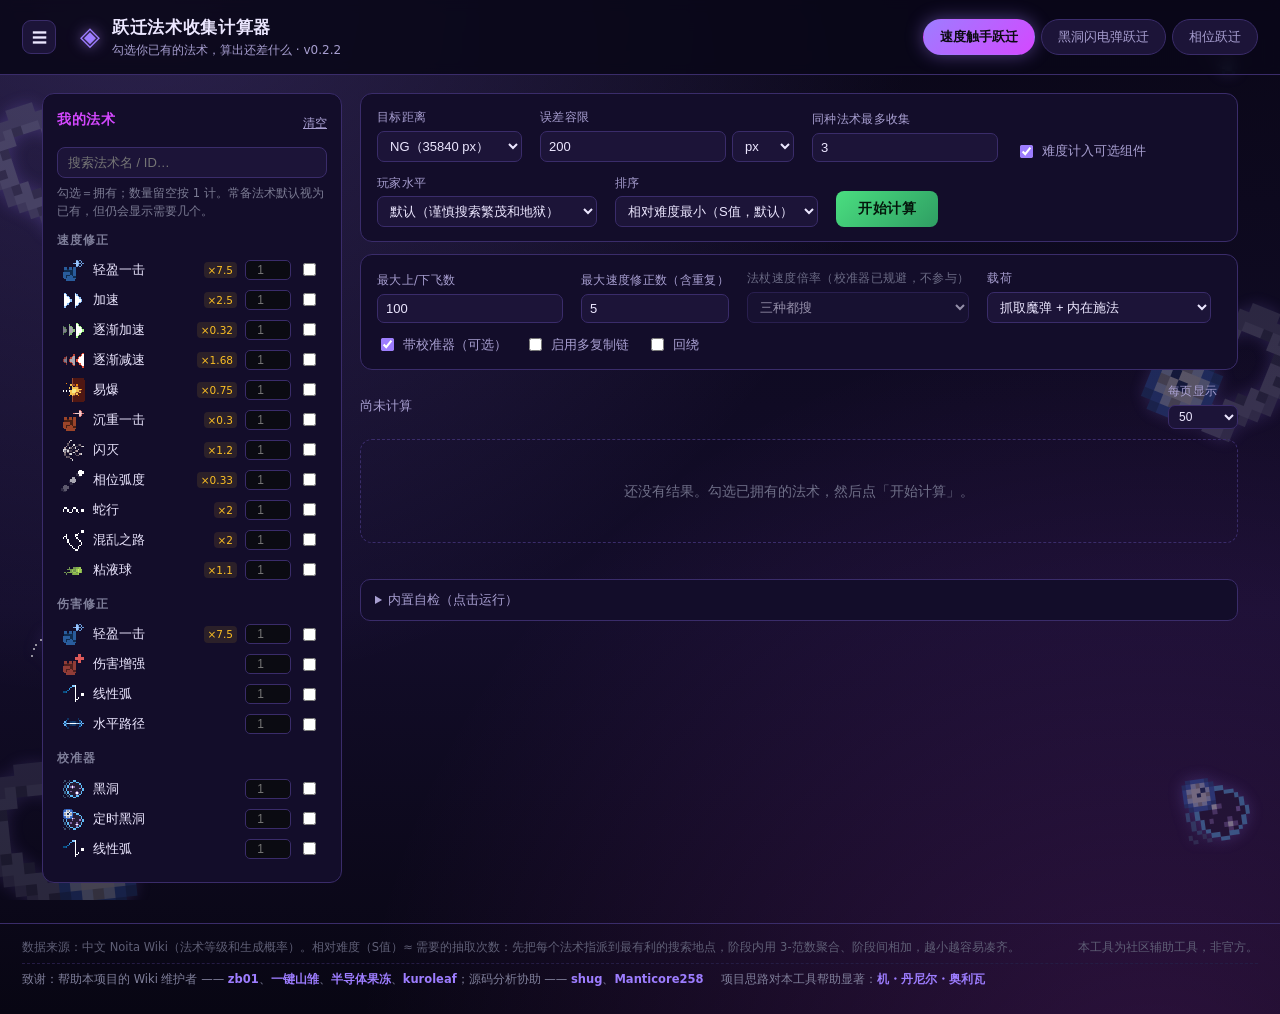
==== commit 8d94db8f: "fix: 致谢改名、标题版本号改为构建期注入、README 更新 致谢 - Wiki 维护者 sajoyukimi 本人要求改用「一键山雏」 - 改动 src/template.html 与 READ" ====
--- a/index.html
+++ b/index.html
@@ -3,7 +3,7 @@
 <head>
 <meta charset="utf-8">
 <meta name="viewport" content="width=device-width, initial-scale=1">
-<title>跃迁法术收集计算器 v0.1.1 · Noita</title>
+<title>跃迁法术收集计算器 v0.2.2 · Noita</title>
 <style>
 /* 跃迁法术收集计算器 —— 样式（黑底 + 荧光紫/绿点缀，贴近 Noita 观感） */
 /* 与旧版跃迁计算器（v0.7）保持一致的主题变量 */
@@ -415,7 +415,7 @@
     <span class="logo">◈</span>
     <div>
       <h1>跃迁法术收集计算器</h1>
-      <p class="sub">勾选你已有的法术，算出还差什么 · v0.1.1</p>
+      <p class="sub">勾选你已有的法术，算出还差什么 · v0.2.2</p>
     </div>
   </div>
   <nav class="tabs" role="tablist">
@@ -575,7 +575,7 @@
     <span>本工具为社区辅助工具，非官方。</span>
   </div>
   <div class="foot-credit">
-    <span>致谢：帮助本项目的 Wiki 维护者 —— <b>zb01</b>、<b>sajoyukimi</b>、<b>半导体果冻</b>、<b>kuroleaf</b>；源码分析协助 —— <b>shug</b>、<b>Manticore258</b></span>
+    <span>致谢：帮助本项目的 Wiki 维护者 —— <b>zb01</b>、<b>一键山雏</b>、<b>半导体果冻</b>、<b>kuroleaf</b>；源码分析协助 —— <b>shug</b>、<b>Manticore258</b></span>
     <span id="pageCredit" hidden></span>
   </div>
 </footer>
@@ -3320,7 +3320,7 @@
 };
 </script>
 <script>/**
- * 跃迁法术收集计算器 —— 核心算法引擎（v0.1.1）
+ * 跃迁法术收集计算器 —— 核心算法引擎（版本号见页面标题，由 build.py 注入）
  *
  * 设计原则：
  *   1. 不依赖 DOM，可在 Node 下直接跑自检，也可被 HTML 直接引入。
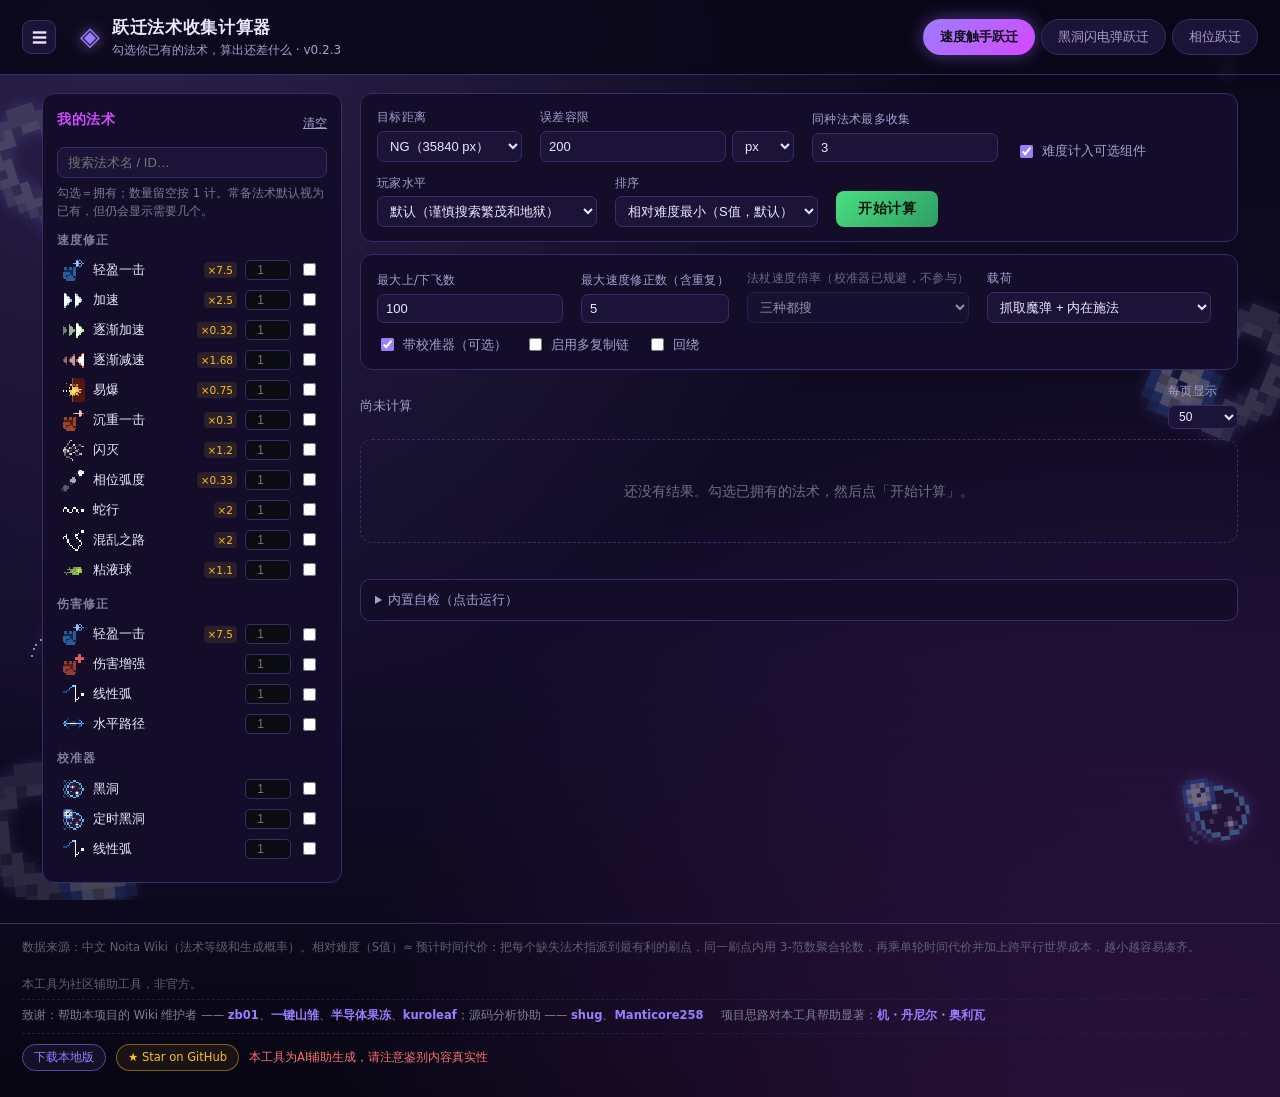
==== commit 4b944545: "feat: 收集计算器 v0.2.3 —— 底部下载 / GitHub / AI 提示，README 补充 README（中英同步） - 工具表新增「面向的用户」列：收集计算器 = 普通玩家，速度跃迁" ====
--- a/index.html
+++ b/index.html
@@ -3,7 +3,7 @@
 <head>
 <meta charset="utf-8">
 <meta name="viewport" content="width=device-width, initial-scale=1">
-<title>跃迁法术收集计算器 v0.2.2 · Noita</title>
+<title>跃迁法术收集计算器 v0.2.3 · Noita</title>
 <style>
 /* 跃迁法术收集计算器 —— 样式（黑底 + 荧光紫/绿点缀，贴近 Noita 观感） */
 /* 与旧版跃迁计算器（v0.7）保持一致的主题变量 */
@@ -304,6 +304,29 @@
   color: #7f7f9a; border-top: 1px dashed #241c44; padding-top: 6px;
 }
 .foot-credit b { color: var(--accent); font-weight: 600; }
+
+/* ---------- 页脚操作区：下载本地版 / 仓库 / AI 提示 ---------- */
+.foot-actions {
+  display: flex; flex-wrap: wrap; align-items: center; gap: 10px;
+  margin-top: 2px; padding-top: 10px; border-top: 1px dashed #241c44;
+}
+.foot-btn {
+  display: inline-flex; align-items: center; gap: 5px;
+  padding: 4px 11px; border: 1px solid var(--line2); border-radius: 999px;
+  background: rgba(157, 125, 255, .08); color: var(--accent);
+  font-size: 11.5px; line-height: 1.5; text-decoration: none; cursor: pointer;
+  transition: border-color .15s, background .15s, color .15s;
+}
+.foot-btn:hover {
+  border-color: var(--accent); background: rgba(157, 125, 255, .18); color: var(--txt);
+}
+.foot-btn.github {
+  color: var(--gold); border-color: rgba(251, 191, 36, .45); background: rgba(251, 191, 36, .07);
+}
+.foot-btn.github:hover {
+  border-color: var(--gold); background: rgba(251, 191, 36, .16); color: var(--txt);
+}
+.foot-note { color: var(--warn); font-size: 11.5px; }
 
 /* ---------- 移动端 / 窄屏 ---------- */
 @media (max-width: 980px) {
@@ -415,7 +438,7 @@
     <span class="logo">◈</span>
     <div>
       <h1>跃迁法术收集计算器</h1>
-      <p class="sub">勾选你已有的法术，算出还差什么 · v0.2.2</p>
+      <p class="sub">勾选你已有的法术，算出还差什么 · v0.2.3</p>
     </div>
   </div>
   <nav class="tabs" role="tablist">
@@ -571,12 +594,17 @@
 
 <footer class="foot">
   <div class="foot-main">
-    <span>数据来源：中文 Noita Wiki（法术等级和生成概率）。相对难度（S值）≈ 需要的抽取次数：先把每个法术指派到最有利的搜索地点，阶段内用 3-范数聚合、阶段间相加，越小越容易凑齐。</span>
+    <span>数据来源：中文 Noita Wiki（法术等级和生成概率）。相对难度（S值）≈ 预计时间代价：把每个缺失法术指派到最有利的刷点，同一刷点内用 3-范数聚合轮数，再乘单轮时间代价并加上跨平行世界成本，越小越容易凑齐。</span>
     <span>本工具为社区辅助工具，非官方。</span>
   </div>
   <div class="foot-credit">
     <span>致谢：帮助本项目的 Wiki 维护者 —— <b>zb01</b>、<b>一键山雏</b>、<b>半导体果冻</b>、<b>kuroleaf</b>；源码分析协助 —— <b>shug</b>、<b>Manticore258</b></span>
     <span id="pageCredit" hidden></span>
+  </div>
+  <div class="foot-actions">
+    <a class="foot-btn" id="dl-offline-link" href="./" download="跃迁法术收集计算器GUI_v0.2.3.html">下载本地版</a>
+    <a class="foot-btn github" href="https://github.com/DGTSAlight/noita-LDTWandCalculator-gui" target="_blank" rel="noopener noreferrer">★ Star on GitHub</a>
+    <span class="foot-note">本工具为AI辅助生成，请注意鉴别内容真实性</span>
   </div>
 </footer>
 
@@ -5597,6 +5625,14 @@
     $('#runSelftest').addEventListener('click', runSelftest);
     LDT.CFG.setMode($('#playerMode').value);
 
+    // 「下载本地版」只在在线（http/https）环境显示：
+    // file:// 双击打开时这个文件本身就已经是离线版；content://（Android）、
+    // chrome-extension:// 等内嵌协议下同理，都不该再给出下载入口。
+    var dlOffline = $('#dl-offline-link');
+    if (dlOffline && !/^https?:$/.test(location.protocol)) {
+      dlOffline.style.display = 'none';
+    }
+
     // 校准器开启时法杖倍率不参与计算，但控件保持可选（只做标注，不禁用）
     function syncCalib() {
       var on = $('#ttCalibrator').checked;
